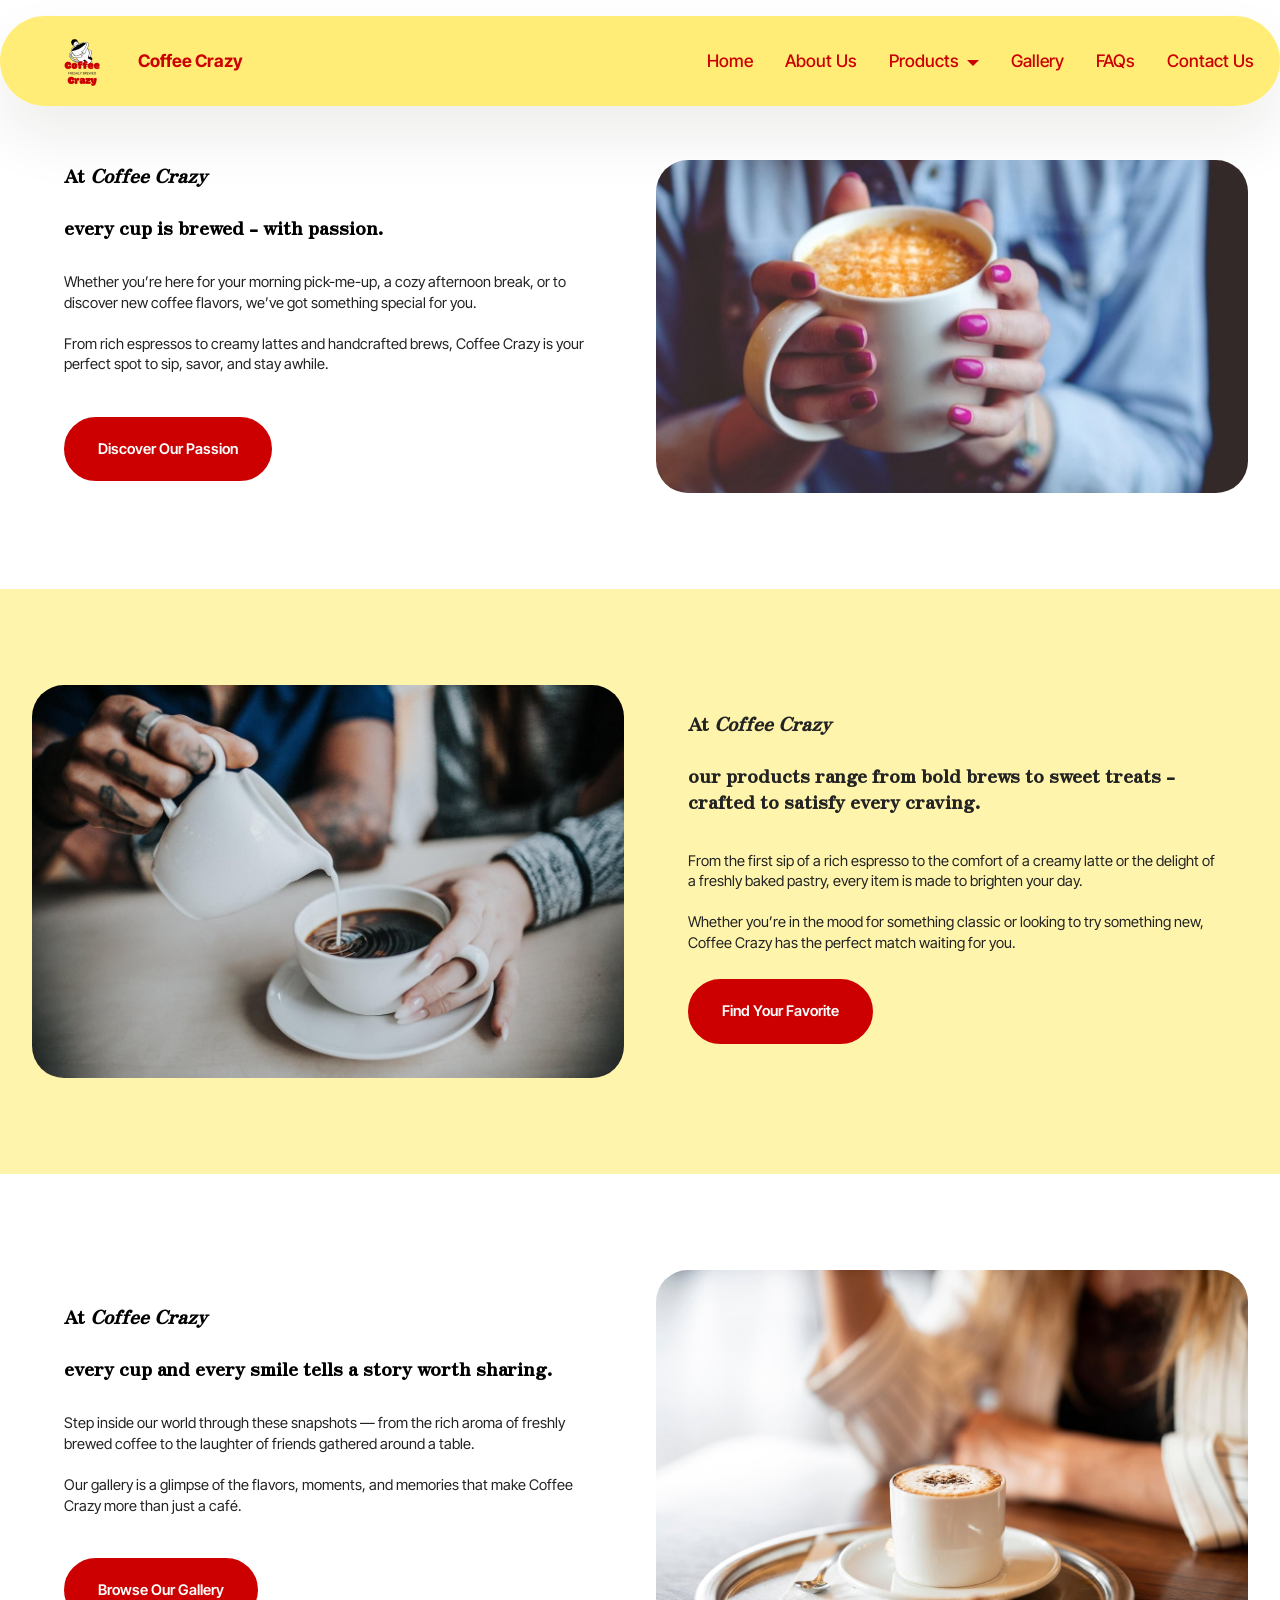
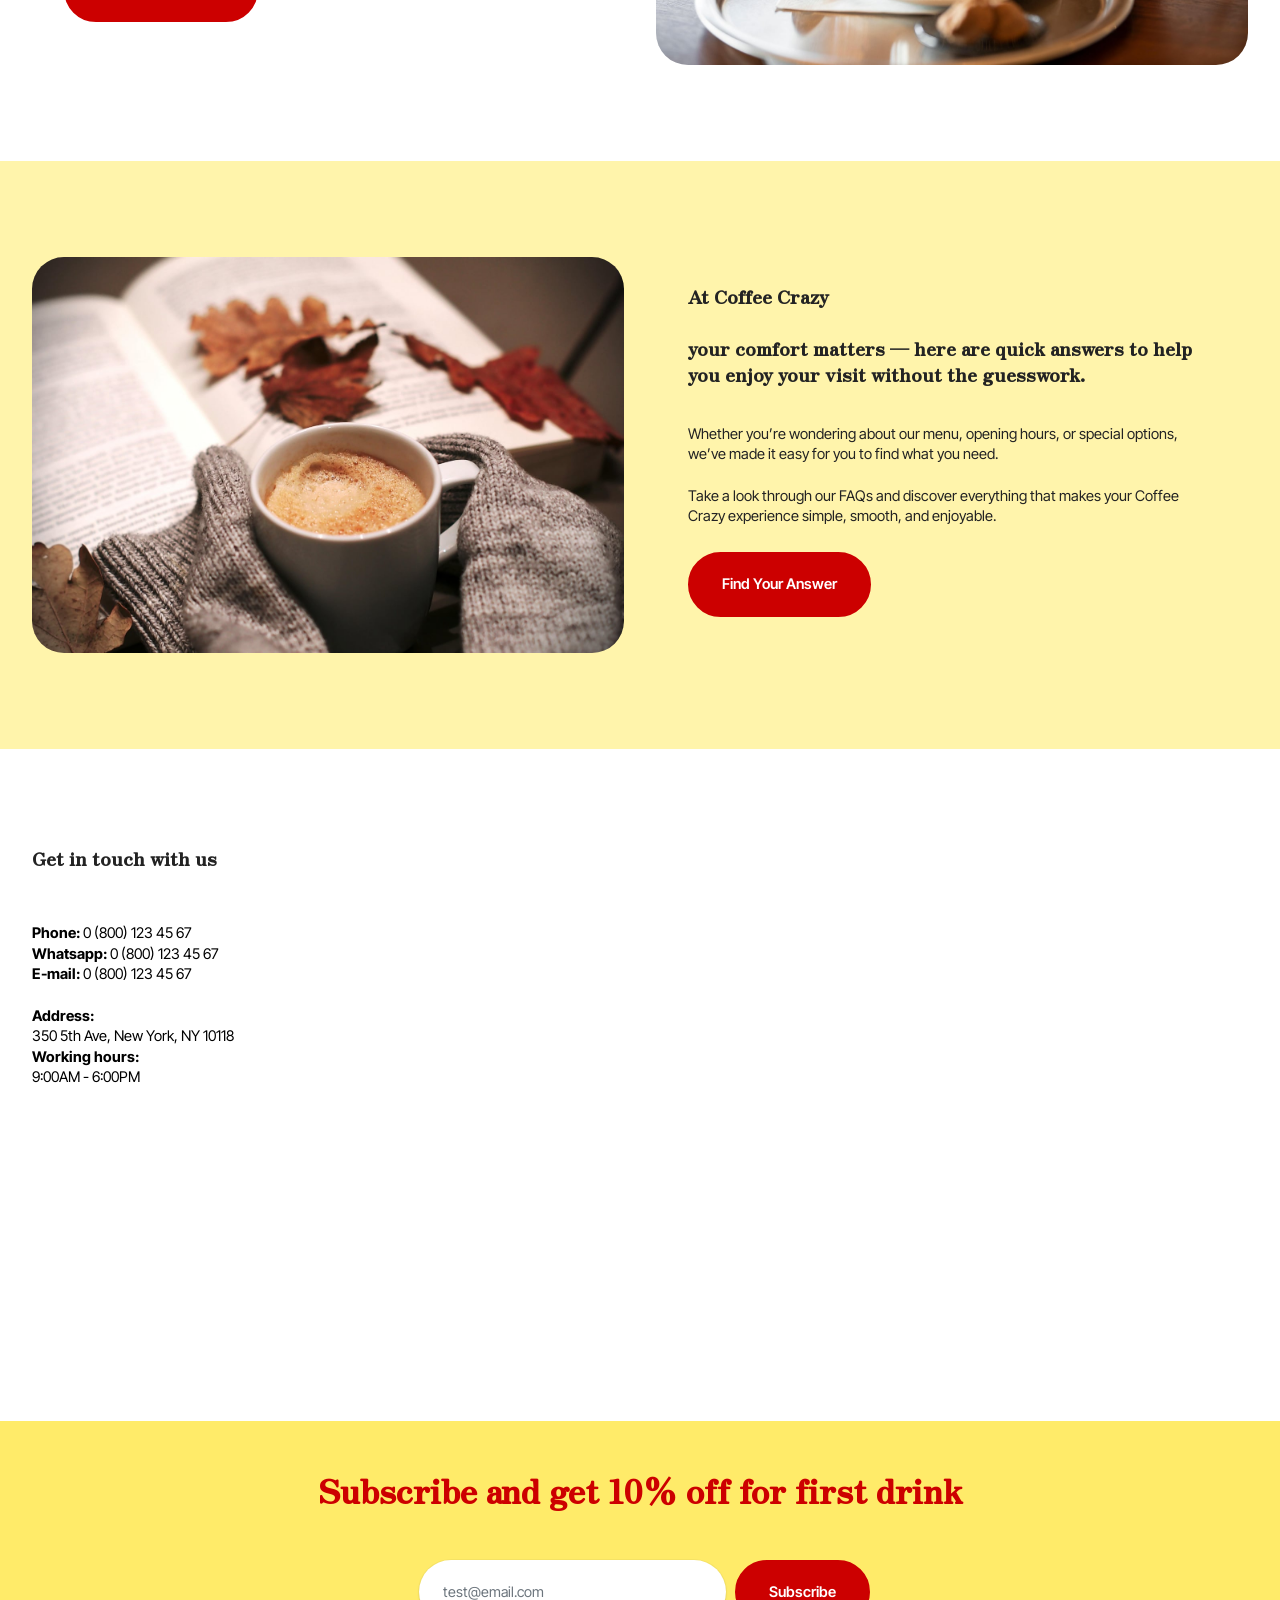
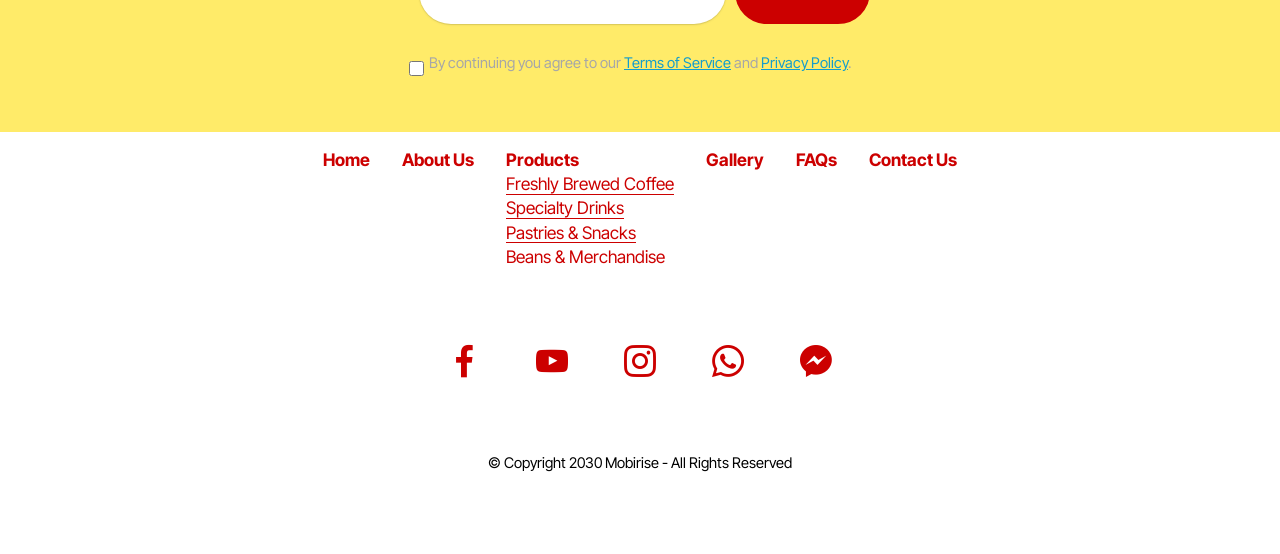
==== index.html @ 73ab34fc "create github pages" ====
<!DOCTYPE html>
<html  >
<head>
  <!-- Site made with Mobirise Website Builder v6.0.6, https://mobirise.com -->
  <meta charset="UTF-8">
  <meta http-equiv="X-UA-Compatible" content="IE=edge">
  <meta name="generator" content="Mobirise v6.0.6, mobirise.com">
  <meta name="twitter:card" content="summary_large_image"/>
  <meta name="twitter:image:src" content="assets/images/index-meta.png">
  <meta property="og:image" content="assets/images/index-meta.png">
  <meta name="twitter:title" content="Coffee Crazy">
  <meta name="viewport" content="width=device-width, initial-scale=1, minimum-scale=1">
  <link rel="shortcut icon" href="assets/images/coffee20crazy20120transparent-160x160.png" type="image/x-icon">
  <meta name="description" content="Discover Coffee Crazy – your cozy spot for freshly brewed coffee, specialty drinks, and warm community vibes. Sip, relax, and enjoy coffee made with love.">
  
  
  <title>Coffee Crazy</title>
  <link rel="stylesheet" href="assets/web/assets/mobirise-icons2/mobirise2.css">
  <link rel="stylesheet" href="assets/bootstrap/css/bootstrap.min.css">
  <link rel="stylesheet" href="assets/bootstrap/css/bootstrap-grid.min.css">
  <link rel="stylesheet" href="assets/bootstrap/css/bootstrap-reboot.min.css">
  <link rel="stylesheet" href="assets/web/assets/gdpr-plugin/gdpr-styles.css">
  <link rel="stylesheet" href="assets/animatecss/animate.css">
  <link rel="stylesheet" href="assets/dropdown/css/style.css">
  <link rel="stylesheet" href="assets/socicon/css/styles.css">
  <link rel="stylesheet" href="assets/theme/css/style.css">
  <link rel="preload" href="https://fonts.googleapis.com/css?family=Zen+Antique:400&display=swap" as="style" onload="this.onload=null;this.rel='stylesheet'">
  <noscript><link rel="stylesheet" href="https://fonts.googleapis.com/css?family=Zen+Antique:400&display=swap"></noscript>
  <link rel="preload" href="https://fonts.googleapis.com/css?family=Inter+Tight:100,200,300,400,500,600,700,800,900,100i,200i,300i,400i,500i,600i,700i,800i,900i&display=swap" as="style" onload="this.onload=null;this.rel='stylesheet'">
  <noscript><link rel="stylesheet" href="https://fonts.googleapis.com/css?family=Inter+Tight:100,200,300,400,500,600,700,800,900,100i,200i,300i,400i,500i,600i,700i,800i,900i&display=swap"></noscript>
  <link rel="preload" as="style" href="assets/mobirise/css/mbr-additional.css?v=KsfEyz"><link rel="stylesheet" href="assets/mobirise/css/mbr-additional.css?v=KsfEyz" type="text/css">

  
  
  
</head>
<body>
  
  <section data-bs-version="5.1" class="menu menu1 cid-tJGsCG1vVL" once="menu" id="menu01-1">
	

	<nav class="navbar navbar-dropdown navbar-fixed-top navbar-expand-lg">
		<div class="container">
			<div class="navbar-brand">
				<span class="navbar-logo">
					<a href="index.html#header01-b">
						<img src="assets/images/coffee20crazy20120transparent-160x160.webp" alt="Mobirise Website Builder" style="height: 5rem;">
					</a>
				</span>
				<span class="navbar-caption-wrap"><a class="navbar-caption text-primary display-4" href="index.html#header01-b">Coffee Crazy</a></span>
			</div>
			<button class="navbar-toggler" type="button" data-toggle="collapse" data-bs-toggle="collapse" data-target="#navbarSupportedContent" data-bs-target="#navbarSupportedContent" aria-controls="navbarNavAltMarkup" aria-expanded="false" aria-label="Toggle navigation">
				<div class="hamburger">
					<span></span>
					<span></span>
					<span></span>
					<span></span>
				</div>
			</button>
			<div class="collapse navbar-collapse" id="navbarSupportedContent">
				<ul class="navbar-nav nav-dropdown nav-right" data-app-modern-menu="true"><li class="nav-item">
						<a class="nav-link link text-primary display-4" href="index.html#features04-3">Home</a>
					</li>
					<li class="nav-item">
						<a class="nav-link link text-primary display-4" href="aboutus.html#header12-15" aria-expanded="false">About Us</a>
					</li>
					<li class="nav-item dropdown">
						<a class="nav-link link text-primary dropdown-toggle show display-4" href="index.html#contacts3-1" data-toggle="dropdown-submenu" data-bs-toggle="dropdown" data-bs-auto-close="outside" aria-expanded="false">Products</a><div class="dropdown-menu show" aria-labelledby="dropdown-804" data-bs-popper="none"><a class="text-primary dropdown-item display-4" href="freshlybrewedcoffee.html#features11-2f">Freshly Brewed Coffee</a><a class="text-primary show dropdown-item display-4" href="specialtydrinks.html#features11-2h">Specialty Drinks</a><a class="text-primary show dropdown-item display-4" href="pastries&snacks.html#features11-2j">Pastries &amp; Snacks</a><a class="text-primary show dropdown-item display-4" href="beans&merchandise.html#features11-2l">Beans &amp; Merchandise</a></div>
					</li><li class="nav-item"><a class="nav-link link text-primary display-4" href="page4.html#header12-1g">Gallery</a></li><li class="nav-item"><a class="nav-link link text-primary display-4" href="page5.html#header09-1l">FAQs</a></li><li class="nav-item"><a class="nav-link link text-primary display-4" href="contactus.html#contacts3-9">Contact Us</a></li></ul>
				
				
			</div>
		</div>
	</nav>
</section>

<section data-bs-version="5.1" class="header1 cid-uWAhSPWGpN" id="header01-b">
	

	
	

	<div class="container-fluid">
		<div class="row justify-content-center">
			<div class="col-12 col-md-12 col-lg-6 image-wrapper">
				<img class="w-100" src="assets/images/mbr-1-1903x1269.webp" alt="Mobirise Website Builder">
			</div>
			<div class="col-12 col-lg col-md-12">
				<div class="text-wrapper align-left">
					<h1 class="mbr-section-title mbr-fonts-style mb-4 display-5"><strong>At&nbsp;<em>Coffee Crazy</em><br><br>every cup is brewed - with passion.</strong></h1>
					<p class="mbr-text mbr-fonts-style mb-4 display-7">
						Whether you’re here for your morning pick-me-up, a cozy afternoon break, or to discover new coffee flavors, we’ve got something special for you. <br><br>From rich espressos to creamy lattes and handcrafted brews, Coffee Crazy is your perfect spot to sip, savor, and stay awhile.
					</p>
					<div class="mbr-section-btn mt-3"><a class="btn btn-info display-7" href="aboutus.html#header12-15">Discover Our Passion</a></div>
				</div>
			</div>
		</div>
	</div>
</section>

<section data-bs-version="5.1" class="header11 cid-uWEttCHLk0" id="header11-s">

    

    
    

    <div class="container">
        <div class="row justify-content-center">
            <div class="col-12 col-md-6 image-wrapper">
                <img class="w-100" src="assets/images/mbr-1256x835.webp" alt="Mobirise Website Builder">
            </div>
            <div class="col-12 col-md">
                <div class="text-wrapper text-center">
                    <h1 class="mbr-section-title mbr-fonts-style mb-3 display-5"><strong>At <em>Coffee Crazy</em></strong><br><br><strong>our products range from bold brews to sweet treats - crafted to satisfy every craving.</strong></h1>
                    <p class="mbr-text mbr-fonts-style display-7">
                        <br>From the first sip of a rich espresso to the comfort of a creamy latte or the delight of a freshly baked pastry, every item is made to brighten your day. <br><br>Whether you’re in the mood for something classic or looking to try something new, Coffee Crazy has the perfect match waiting for you.</p>
                    <div class="mbr-section-btn mt-3"><a class="btn btn-info display-7" href="products.html#header14-2">Find Your Favorite</a></div>
                </div>
            </div>
        </div>
    </div>
</section>

<section data-bs-version="5.1" class="header1 cid-uXe7oBZ0Yq" id="header01-v">
	

	
	

	<div class="container-fluid">
		<div class="row justify-content-center">
			<div class="col-12 col-md-12 col-lg-6 image-wrapper">
				<img class="w-100" src="assets/images/mbr-1673x1115.webp" alt="Mobirise Website Builder">
			</div>
			<div class="col-12 col-lg col-md-12">
				<div class="text-wrapper align-left">
					<h1 class="mbr-section-title mbr-fonts-style mb-4 display-5"><strong>At <em>Coffee Crazy</em></strong><strong><br></strong><br><strong> every cup and every smile tells a story worth sharing.</strong></h1>
					<p class="mbr-text mbr-fonts-style mb-4 display-7">
						Step inside our world through these snapshots — from the rich aroma of freshly brewed coffee to the laughter of friends gathered around a table. <br><br>Our gallery is a glimpse of the flavors, moments, and memories that make Coffee Crazy more than just a café.
					</p>
					<div class="mbr-section-btn mt-3"><a class="btn btn-primary display-7" href="page4.html#header12-1g">Browse Our Gallery</a></div>
				</div>
			</div>
		</div>
	</div>
</section>

<section data-bs-version="5.1" class="header11 cid-uXebrBd7Aq" id="header11-w">

    

    
    

    <div class="container">
        <div class="row justify-content-center">
            <div class="col-12 col-md-6 image-wrapper">
                <img class="w-100" src="assets/images/mbr-1476x987.webp" alt="Mobirise Website Builder">
            </div>
            <div class="col-12 col-md">
                <div class="text-wrapper text-center">
                    <h1 class="mbr-section-title mbr-fonts-style mb-3 display-5"><strong>At Coffee Crazy</strong><br><br><strong>your comfort matters — here are quick answers to help you enjoy your visit without the guesswork.</strong></h1>
                    <p class="mbr-text mbr-fonts-style display-7">
                        <br>Whether you’re wondering about our menu, opening hours, or special options, we’ve made it easy for you to find what you need. <br><br>Take a look through our FAQs and discover everything that makes your Coffee Crazy experience simple, smooth, and enjoyable.</p>
                    <div class="mbr-section-btn mt-3"><a class="btn btn-primary display-7" href="page5.html#header09-1l">Find Your Answer</a></div>
                </div>
            </div>
        </div>
    </div>
</section>

<section data-bs-version="5.1" class="contacts03 cid-uWEu6eNw14" id="contacts03-t">
  

  
  <div class="container">
    <div class="row justify-content-center">
      <div class="col-lg-4">
        <div class="col-12 col-md-12">
          <h5 class="mbr-section-title mbr-fonts-style mt-0 mb-4 display-5"><strong>Get in touch with us</strong></h5>
          <h6 class="mbr-section-subtitle mbr-fonts-style mt-0 mb-4 display-7">
<br><div><strong>Phone: </strong>0 (800) 123 45 67&nbsp;</div><div><strong>Whatsapp:</strong> 0 (800) 123 45 67&nbsp;</div><div><strong>E-mail:</strong> 0 (800) 123 45 67&nbsp;</div><br><div>
</div><div><strong>Address: 
</strong></div><div>350 5th Ave, New York, NY 10118
</div><div><strong>Working hours:
</strong></div><div>9:00AM - 6:00PM</div><div>
</div></h6>
          
        </div>
      </div>
      <div class="col-lg-8 side-features">
        <div class="google-map"><iframe frameborder="0" style="border:0" src="https://www.google.com/maps/embed?pb=!1m14!1m8!1m3!1d6045.3003145248895!2d-73.9884657!3d40.7477229!3m2!1i1024!2i768!4f13.1!3m3!1m2!1s0x89c259a9ac1f1b85%3A0x7e33d1c0e7af3be4!2zMzUwIDV0aCBBdmUsIE5ldyBZb3JrLCBOWSAxMDExOCwg0KHQqNCQ!5e0!3m2!1sru!2sru!4v1689597362021!5m2!1sen!2sen" allowfullscreen=""></iframe></div>
      </div>
    </div>
  </div>
</section>

<section data-bs-version="5.1" class="form1 cid-tJGQpvh1d5" id="form01-6">
	

	

	<div class="container-fluid">
		<div class="row content-wrapper justify-content-center">
			<div class="col-lg-7 mbr-form">
				<div class="col-lg-12 col-md-12 col-sm-12">
					<h5 class="mbr-section-title mbr-fonts-style mb-5 display-2"><strong>Subscribe and get 10% off&nbsp;</strong><strong>for first drink</strong></h5>
				</div>

				<div class="text-wrapper align-left" data-form-type="formoid">
					<!--Formbuilder Form-->
					<form action="https://mobirise.eu/" method="POST" class="mbr-form form-with-styler" data-form-title="Form Name"><input type="hidden" name="email" data-form-email="true" value="WWVTT3R6LeO2b4tVlAUFmzMIvX3sW8cxwnqE4bUFrd6+y8NWQ89IrPPUfMuCHo+SMKeP05lUWjP76TkN3T8ujDSl3M3mFrkxKs1iuxC5IyGtRW6uHihjryfHbFIxCNds">
						<div class="row">
							<div hidden="hidden" data-form-alert="" class="alert alert-success col-12">Thanks for filling out the form!</div>
							<div hidden="hidden" data-form-alert-danger="" class="alert alert-danger col-12">
								Oops...! some problem!
							</div>
						</div>
						<div class="dragArea row">
							<div data-for="email" class="col-lg-6 col-md-6 col-sm-12 form-group">
								<input type="email" name="email" placeholder="test@email.com" data-form-field="email" class="form-control display-7" value="" id="email-form01-6">
							</div>
							<div class="col-auto mbr-section-btn"><button type="submit" class="w-100 w-100 w-100 w-100 w-100 w-100 btn btn-primary display-7">Subscribe</button></div>
						</div>
					<span class="gdpr-block">
<label>
<span class="textGDPR display-7" style="color: #a7a7a7"><input type="checkbox" name="gdpr" id="gdpr-form01-6" required="">By continuing you agree to our <a style="color: #149dcc; text-decoration: underline;" href="terms.html">Terms of Service</a> and <a style="color: #149dcc; text-decoration: underline;" href="policy.html">Privacy Policy</a>.</span>
</label>
</span></form>
					<!--Formbuilder Form-->
				</div>
			</div>
		</div>
	</div>
</section>

<section data-bs-version="5.1" class="footer3 programm5 cid-tL7oDZlVRK" once="footers" id="footer03-3">

        

    

    <div class="container">
        <div class="row">

            <div class="row-links mb-4">
                <ul class="header-menu">
                  
                  
                  
                  
                <li class="header-menu-item mbr-fonts-style display-4"><a href="index.html#header01-b" class="text-primary"><strong>Home</strong></a><br><a href="index.html#header01-b" class="text-primary"><br></a></li><li class="header-menu-item mbr-fonts-style display-4"><a href="aboutus.html#header12-15" class="text-primary"><strong>About Us</strong></a></li><li class="header-menu-item mbr-fonts-style display-4"><a href="products.html#header14-2" class="text-primary"><strong>Products</strong></a><br><a href="freshlybrewedcoffee.html#features11-2f" class="text-primary">Freshly Brewed Coffee</a>
<div><a href="specialtydrinks.html#features11-2h" class="text-primary">Specialty Drinks</a>
</div><div><a href="pastries&snacks.html#features11-2j" class="text-primary">Pastries &amp; Snacks</a>
</div><div><a href="beans&merchandise.html#features11-2l" class="text-primary">Beans &amp; Merchandise</a></div></li><li class="header-menu-item mbr-fonts-style display-4"><a href="page4.html#header12-1g" class="text-primary"><strong>Gallery</strong></a><br><br></li><li class="header-menu-item mbr-fonts-style display-4"><a href="page5.html#header09-1l" class="text-primary"><strong>FAQs</strong></a></li><li class="header-menu-item mbr-fonts-style display-4"><a href="contactus.html#contacts3-9" class="text-primary"><strong>Contact Us</strong></a></li></ul>
              </div>

            <div class="col-12">
                <div class="social-row">
                    <div class="soc-item">
                        <a href="https://mobiri.se/" target="_blank">
                            <span class="mbr-iconfont socicon socicon-facebook display-7"></span>
                        </a>
                    </div>
                    <div class="soc-item">
                        <a href="https://mobiri.se/" target="_blank">
                            <span class="mbr-iconfont socicon-youtube socicon"></span>
                        </a>
                    </div>
                    <div class="soc-item">
                        <a href="https://mobiri.se/" target="_blank">
                            <span class="mbr-iconfont socicon-instagram socicon"></span>
                        </a>
                    </div>
                    <div class="soc-item">
                        <a href="https://mobiri.se/" target="_blank">
                            <span class="mbr-iconfont socicon-whatsapp socicon"></span>
                        </a>
                    </div>
                    <div class="soc-item">
                        <a href="https://mobiri.se/" target="_blank">
                            <span class="mbr-iconfont socicon-messenger socicon" style=""></span>
                        </a>
                    </div>
                </div>
            </div>
            <div class="col-12 mt-5">
                <p class="mbr-fonts-style copyright display-7">
                    © Copyright 2030 Mobirise - All Rights Reserved
                </p>
            </div>
        </div>
    </div>
</section><section class="display-7" style="padding: 0;align-items: center;justify-content: center;flex-wrap: wrap;    align-content: center;display: flex;position: relative;height: 4rem;"><a href="https://mobiri.se/" style="flex: 1 1;height: 4rem;position: absolute;width: 100%;z-index: 1;"><img alt="" style="height: 4rem;" src="[data-uri]"></a><p style="margin: 0;text-align: center;" class="display-7">&#8204;</p><a style="z-index:1" href="https://mobirise.com/builder/ai-website-builder.html">AI Website Builder</a></section><script src="assets/bootstrap/js/bootstrap.bundle.min.js"></script>  <script src="assets/smoothscroll/smooth-scroll.js"></script>  <script src="assets/ytplayer/index.js"></script>  <script src="assets/dropdown/js/navbar-dropdown.js"></script>  <script src="assets/theme/js/script.js"></script>  <script src="assets/formoid/formoid.min.js"></script>  
  
  
 <div id="scrollToTop" class="scrollToTop mbr-arrow-up"><a style="text-align: center;"><i class="mbr-arrow-up-icon mbr-arrow-up-icon-cm cm-icon cm-icon-smallarrow-up"></i></a></div>
    <input name="animation" type="hidden">
  </body>
</html>
---- assets/web/assets/mobirise-icons2/mobirise2.css ----
@font-face {
  font-family: 'Moririse2';
  font-display: swap;
  src:  url('mobirise2.eot?f2bix4');
  src:  url('mobirise2.eot?f2bix4#iefix') format('embedded-opentype'),
    url('mobirise2.ttf?f2bix4') format('truetype'),
    url('mobirise2.woff?f2bix4') format('woff'),
    url('mobirise2.svg?f2bix4#mobirise2') format('svg');
  font-weight: normal;
  font-style: normal;
}

[class^="mobi-"], [class*=" mobi-"] {
  /* use !important to prevent issues with browser extensions that change fonts */
  font-family: 'Moririse2' !important;
  speak: none;
  font-style: normal;
  font-weight: normal;
  font-variant: normal;
  text-transform: none;
  line-height: 1;

  /* Better Font Rendering =========== */
  -webkit-font-smoothing: antialiased;
  -moz-osx-font-smoothing: grayscale;
}

.mobi-mbri-add-submenu:before {
  content: "\e900";
}
.mobi-mbri-alert:before {
  content: "\e901";
}
.mobi-mbri-align-center:before {
  content: "\e902";
}
.mobi-mbri-align-justify:before {
  content: "\e903";
}
.mobi-mbri-align-left:before {
  content: "\e904";
}
.mobi-mbri-align-right:before {
  content: "\e905";
}
.mobi-mbri-android:before {
  content: "\e906";
}
.mobi-mbri-apple:before {
  content: "\e907";
}
.mobi-mbri-arrow-down:before {
  content: "\e908";
}
.mobi-mbri-arrow-next:before {
  content: "\e909";
}
.mobi-mbri-arrow-prev:before {
  content: "\e90a";
}
.mobi-mbri-arrow-up:before {
  content: "\e90b";
}
.mobi-mbri-bold:before {
  content: "\e90c";
}
.mobi-mbri-bookmark:before {
  content: "\e90d";
}
.mobi-mbri-bootstrap:before {
  content: "\e90e";
}
.mobi-mbri-briefcase:before {
  content: "\e90f";
}
.mobi-mbri-browse:before {
  content: "\e910";
}
.mobi-mbri-bulleted-list:before {
  content: "\e911";
}
.mobi-mbri-calendar:before {
  content: "\e912";
}
.mobi-mbri-camera:before {
  content: "\e913";
}
.mobi-mbri-cart-add:before {
  content: "\e914";
}
.mobi-mbri-cart-full:before {
  content: "\e915";
}
.mobi-mbri-cash:before {
  content: "\e916";
}
.mobi-mbri-change-style:before {
  content: "\e917";
}
.mobi-mbri-chat:before {
  content: "\e918";
}
.mobi-mbri-clock:before {
  content: "\e919";
}
.mobi-mbri-close:before {
  content: "\e91a";
}
.mobi-mbri-cloud:before {
  content: "\e91b";
}
.mobi-mbri-code:before {
  content: "\e91c";
}
.mobi-mbri-contact-form:before {
  content: "\e91d";
}
.mobi-mbri-credit-card:before {
  content: "\e91e";
}
.mobi-mbri-cursor-click:before {
  content: "\e91f";
}
.mobi-mbri-cust-feedback:before {
  content: "\e920";
}
.mobi-mbri-database:before {
  content: "\e921";
}
.mobi-mbri-delivery:before {
  content: "\e922";
}
.mobi-mbri-desktop:before {
  content: "\e923";
}
.mobi-mbri-devices:before {
  content: "\e924";
}
.mobi-mbri-down:before {
  content: "\e925";
}
.mobi-mbri-download-2:before {
  content: "\e926";
}
.mobi-mbri-download:before {
  content: "\e927";
}
.mobi-mbri-drag-n-drop-2:before {
  content: "\e928";
}
.mobi-mbri-drag-n-drop:before {
  content: "\e929";
}
.mobi-mbri-edit-2:before {
  content: "\e92a";
}
.mobi-mbri-edit:before {
  content: "\e92b";
}
.mobi-mbri-error:before {
  content: "\e92c";
}
.mobi-mbri-extension:before {
  content: "\e92d";
}
.mobi-mbri-features:before {
  content: "\e92e";
}
.mobi-mbri-file:before {
  content: "\e92f";
}
.mobi-mbri-flag:before {
  content: "\e930";
}
.mobi-mbri-folder:before {
  content: "\e931";
}
.mobi-mbri-gift:before {
  content: "\e932";
}
.mobi-mbri-github:before {
  content: "\e933";
}
.mobi-mbri-globe-2:before {
  content: "\e934";
}
.mobi-mbri-globe:before {
  content: "\e935";
}
.mobi-mbri-growing-chart:before {
  content: "\e936";
}
.mobi-mbri-hearth:before {
  content: "\e937";
}
.mobi-mbri-help:before {
  content: "\e938";
}
.mobi-mbri-home:before {
  content: "\e939";
}
.mobi-mbri-hot-cup:before {
  content: "\e93a";
}
.mobi-mbri-idea:before {
  content: "\e93b";
}
.mobi-mbri-image-gallery:before {
  content: "\e93c";
}
.mobi-mbri-image-slider:before {
  content: "\e93d";
}
.mobi-mbri-info:before {
  content: "\e93e";
}
.mobi-mbri-italic:before {
  content: "\e93f";
}
.mobi-mbri-key:before {
  content: "\e940";
}
.mobi-mbri-laptop:before {
  content: "\e941";
}
.mobi-mbri-layers:before {
  content: "\e942";
}
.mobi-mbri-left-right:before {
  content: "\e943";
}
.mobi-mbri-left:before {
  content: "\e944";
}
.mobi-mbri-letter:before {
  content: "\e945";
}
.mobi-mbri-like:before {
  content: "\e946";
}
.mobi-mbri-link:before {
  content: "\e947";
}
.mobi-mbri-lock:before {
  content: "\e948";
}
.mobi-mbri-login:before {
  content: "\e949";
}
.mobi-mbri-logout:before {
  content: "\e94a";
}
.mobi-mbri-magic-stick:before {
  content: "\e94b";
}
.mobi-mbri-map-pin:before {
  content: "\e94c";
}
.mobi-mbri-menu:before {
  content: "\e94d";
}
.mobi-mbri-mobile-2:before {
  content: "\e94e";
}
.mobi-mbri-mobile-horizontal:before {
  content: "\e94f";
}
.mobi-mbri-mobile:before {
  content: "\e950";
}
.mobi-mbri-mobirise:before {
  content: "\e951";
}
.mobi-mbri-more-horizontal:before {
  content: "\e952";
}
.mobi-mbri-more-vertical:before {
  content: "\e953";
}
.mobi-mbri-music:before {
  content: "\e954";
}
.mobi-mbri-new-file:before {
  content: "\e955";
}
.mobi-mbri-numbered-list:before {
  content: "\e956";
}
.mobi-mbri-opened-folder:before {
  content: "\e957";
}
.mobi-mbri-pages:before {
  content: "\e958";
}
.mobi-mbri-paper-plane:before {
  content: "\e959";
}
.mobi-mbri-paperclip:before {
  content: "\e95a";
}
.mobi-mbri-phone:before {
  content: "\e95b";
}
.mobi-mbri-photo:before {
  content: "\e95c";
}
.mobi-mbri-photos:before {
  content: "\e95d";
}
.mobi-mbri-pin:before {
  content: "\e95e";
}
.mobi-mbri-play:before {
  content: "\e95f";
}
.mobi-mbri-plus:before {
  content: "\e960";
}
.mobi-mbri-preview:before {
  content: "\e961";
}
.mobi-mbri-print:before {
  content: "\e962";
}
.mobi-mbri-protect:before {
  content: "\e963";
}
.mobi-mbri-question:before {
  content: "\e964";
}
.mobi-mbri-quote-left:before {
  content: "\e965";
}
.mobi-mbri-quote-right:before {
  content: "\e966";
}
.mobi-mbri-redo:before {
  content: "\e967";
}
.mobi-mbri-refresh:before {
  content: "\e968";
}
.mobi-mbri-responsive-2:before {
  content: "\e969";
}
.mobi-mbri-responsive:before {
  content: "\e96a";
}
.mobi-mbri-right:before {
  content: "\e96b";
}
.mobi-mbri-rocket:before {
  content: "\e96c";
}
.mobi-mbri-sad-face:before {
  content: "\e96d";
}
.mobi-mbri-sale:before {
  content: "\e96e";
}
.mobi-mbri-save:before {
  content: "\e96f";
}
.mobi-mbri-search:before {
  content: "\e970";
}
.mobi-mbri-setting-2:before {
  content: "\e971";
}
.mobi-mbri-setting-3:before {
  content: "\e972";
}
.mobi-mbri-setting:before {
  content: "\e973";
}
.mobi-mbri-share:before {
  content: "\e974";
}
.mobi-mbri-shopping-bag:before {
  content: "\e975";
}
.mobi-mbri-shopping-basket:before {
  content: "\e976";
}
.mobi-mbri-shopping-cart:before {
  content: "\e977";
}
.mobi-mbri-sites:before {
  content: "\e978";
}
.mobi-mbri-smile-face:before {
  content: "\e979";
}
.mobi-mbri-speed:before {
  content: "\e97a";
}
.mobi-mbri-star:before {
  content: "\e97b";
}
.mobi-mbri-success:before {
  content: "\e97c";
}
.mobi-mbri-sun:before {
  content: "\e97d";
}
.mobi-mbri-sun2:before {
  content: "\e97e";
}
.mobi-mbri-tablet-vertical:before {
  content: "\e97f";
}
.mobi-mbri-tablet:before {
  content: "\e980";
}
.mobi-mbri-target:before {
  content: "\e981";
}
.mobi-mbri-timer:before {
  content: "\e982";
}
.mobi-mbri-to-ftp:before {
  content: "\e983";
}
.mobi-mbri-to-local-drive:before {
  content: "\e984";
}
.mobi-mbri-touch-swipe:before {
  content: "\e985";
}
.mobi-mbri-touch:before {
  content: "\e986";
}
.mobi-mbri-trash:before {
  content: "\e987";
}
.mobi-mbri-underline:before {
  content: "\e988";
}
.mobi-mbri-undo:before {
  content: "\e989";
}
.mobi-mbri-unlink:before {
  content: "\e98a";
}
.mobi-mbri-unlock:before {
  content: "\e98b";
}
.mobi-mbri-up-down:before {
  content: "\e98c";
}
.mobi-mbri-up:before {
  content: "\e98d";
}
.mobi-mbri-update:before {
  content: "\e98e";
}
.mobi-mbri-upload-2:before {
  content: "\e98f";
}
.mobi-mbri-upload:before {
  content: "\e990";
}
.mobi-mbri-user-2:before {
  content: "\e991";
}
.mobi-mbri-user:before {
  content: "\e992";
}
.mobi-mbri-users:before {
  content: "\e993";
}
.mobi-mbri-video-play:before {
  content: "\e994";
}
.mobi-mbri-video:before {
  content: "\e995";
}
.mobi-mbri-watch:before {
  content: "\e996";
}
.mobi-mbri-website-theme-2:before {
  content: "\e997";
}
.mobi-mbri-website-theme:before {
  content: "\e998";
}
.mobi-mbri-wifi:before {
  content: "\e999";
}
.mobi-mbri-windows:before {
  content: "\e99a";
}
.mobi-mbri-zoom-in:before {
  content: "\e99b";
}
.mobi-mbri-zoom-out:before {
  content: "\e99c";
}
---- assets/web/assets/gdpr-plugin/gdpr-styles.css ----
.gdpr-block {
    padding: 10px;
    font-size: 14px;
    display: block;
    width: 100%;
    text-align: center;
}
.gdpr-block.covert {
	display: none;
}
.textGDPR {
    position: relative;
}
.gdpr-block label span.textGDPR input[name='gdpr']{
    width: 15px;
    height: 15px;
    margin: 0;
    position: absolute;
    top: 3px;
    left: -20px;
}
.gdpr-block label {
    color: #a7a7a7;
    vertical-align: middle;
    user-select: none;
    margin-bottom: 0;
}
---- assets/dropdown/css/style.css ----
.navbar-dropdown {
  left: 0;
  padding: 0;
  position: absolute;
  right: 0;
  top: 0;
  transition: all 0.45s ease;
  z-index: 1030;
  background: #282828; }
  .navbar-dropdown .navbar-logo {
    margin-right: 0.8rem;
    transition: margin 0.3s ease-in-out;
    vertical-align: middle; }
    .navbar-dropdown .navbar-logo img {
      height: 3.125rem;
      transition: all 0.3s ease-in-out; }
    .navbar-dropdown .navbar-logo.mbr-iconfont {
      font-size: 3.125rem;
      line-height: 3.125rem; }
  .navbar-dropdown .navbar-caption {
    font-weight: 700;
    white-space: normal;
    vertical-align: -4px;
    line-height: 3.125rem !important; }
    .navbar-dropdown .navbar-caption, .navbar-dropdown .navbar-caption:hover {
      color: inherit;
      text-decoration: none; }
  .navbar-dropdown .mbr-iconfont + .navbar-caption {
    vertical-align: -1px; }
  .navbar-dropdown.navbar-fixed-top {
    position: fixed; }
  .navbar-dropdown .navbar-brand span {
    vertical-align: -4px; }
  .navbar-dropdown.bg-color.transparent {
    background: none; }
  .navbar-dropdown.navbar-short .navbar-brand {
    padding: 0.625rem 0; }
    .navbar-dropdown.navbar-short .navbar-brand span {
      vertical-align: -1px; }
  .navbar-dropdown.navbar-short .navbar-caption {
    line-height: 2.375rem !important;
    vertical-align: -2px; }
  .navbar-dropdown.navbar-short .navbar-logo {
    margin-right: 0.5rem; }
    .navbar-dropdown.navbar-short .navbar-logo img {
      height: 2.375rem; }
    .navbar-dropdown.navbar-short .navbar-logo.mbr-iconfont {
      font-size: 2.375rem;
      line-height: 2.375rem; }
  .navbar-dropdown.navbar-short .mbr-table-cell {
    height: 3.625rem; }
  .navbar-dropdown .navbar-close {
    left: 0.6875rem;
    position: fixed;
    top: 0.75rem;
    z-index: 1000; }
  .navbar-dropdown .hamburger-icon {
    content: "";
    display: inline-block;
    vertical-align: middle;
    width: 16px;
    -webkit-box-shadow: 0 -6px 0 1px #282828,0 0 0 1px #282828,0 6px 0 1px #282828;
    -moz-box-shadow: 0 -6px 0 1px #282828,0 0 0 1px #282828,0 6px 0 1px #282828;
    box-shadow: 0 -6px 0 1px #282828,0 0 0 1px #282828,0 6px 0 1px #282828; }

.dropdown-menu .dropdown-toggle[data-toggle="dropdown-submenu"]::after {
  border-bottom: 0.35em solid transparent;
  border-left: 0.35em solid;
  border-right: 0;
  border-top: 0.35em solid transparent;
  margin-left: 0.3rem; }

.dropdown-menu .dropdown-item:focus {
  outline: 0; }

.nav-dropdown {
  font-size: 0.75rem;
  font-weight: 500;
  height: auto !important; }
  .nav-dropdown .nav-btn {
    padding-left: 1rem; }
  .nav-dropdown .link {
    margin: .667em 1.667em;
    font-weight: 500;
    padding: 0;
    transition: color .2s ease-in-out; }
    .nav-dropdown .link.dropdown-toggle {
      margin-right: 2.583em; }
      .nav-dropdown .link.dropdown-toggle::after {
        margin-left: .25rem;
        border-top: 0.35em solid;
        border-right: 0.35em solid transparent;
        border-left: 0.35em solid transparent;
        border-bottom: 0; }
      .nav-dropdown .link.dropdown-toggle[aria-expanded="true"] {
        margin: 0;
        padding: 0.667em 3.263em  0.667em 1.667em; }
  .nav-dropdown .link::after,
  .nav-dropdown .dropdown-item::after {
    color: inherit; }
  .nav-dropdown .btn {
    font-size: 0.75rem;
    font-weight: 700;
    letter-spacing: 0;
    margin-bottom: 0;
    padding-left: 1.25rem;
    padding-right: 1.25rem; }
  .nav-dropdown .dropdown-menu {
    border-radius: 0;
    border: 0;
    left: 0;
    margin: 0;
    padding-bottom: 1.25rem;
    padding-top: 1.25rem;
    position: relative; }
  .nav-dropdown .dropdown-submenu {
    margin-left: 0.125rem;
    top: 0; }
  .nav-dropdown .dropdown-item {
    font-weight: 500;
    line-height: 2;
    padding: 0.3846em 4.615em 0.3846em 1.5385em;
    position: relative;
    transition: color .2s ease-in-out, background-color .2s ease-in-out; }
    .nav-dropdown .dropdown-item::after {
      margin-top: -0.3077em;
      position: absolute;
      right: 1.1538em;
      top: 50%; }
    .nav-dropdown .dropdown-item:focus, .nav-dropdown .dropdown-item:hover {
      background: none; }

@media (max-width: 767px) {
  .nav-dropdown.navbar-toggleable-sm {
    bottom: 0;
    display: none;
    left: 0;
    overflow-x: hidden;
    position: fixed;
    top: 0;
    transform: translateX(-100%);
    -ms-transform: translateX(-100%);
    -webkit-transform: translateX(-100%);
    width: 18.75rem;
    z-index: 999; } }
.nav-dropdown.navbar-toggleable-xl {
  bottom: 0;
  display: none;
  left: 0;
  overflow-x: hidden;
  position: fixed;
  top: 0;
  transform: translateX(-100%);
  -ms-transform: translateX(-100%);
  -webkit-transform: translateX(-100%);
  width: 18.75rem;
  z-index: 999; }

.nav-dropdown-sm {
  display: block !important;
  overflow-x: hidden;
  overflow: auto;
  padding-top: 3.875rem; }
  .nav-dropdown-sm::after {
    content: "";
    display: block;
    height: 3rem;
    width: 100%; }
  .nav-dropdown-sm.collapse.in ~ .navbar-close {
    display: block !important; }
  .nav-dropdown-sm.collapsing, .nav-dropdown-sm.collapse.in {
    transform: translateX(0);
    -ms-transform: translateX(0);
    -webkit-transform: translateX(0);
    transition: all 0.25s ease-out;
    -webkit-transition: all 0.25s ease-out;
    background: #282828; }
  .nav-dropdown-sm.collapsing[aria-expanded="false"] {
    transform: translateX(-100%);
    -ms-transform: translateX(-100%);
    -webkit-transform: translateX(-100%); }
  .nav-dropdown-sm .nav-item {
    display: block;
    margin-left: 0 !important;
    padding-left: 0; }
  .nav-dropdown-sm .link,
  .nav-dropdown-sm .dropdown-item {
    border-top: 1px dotted rgba(255, 255, 255, 0.1);
    font-size: 0.8125rem;
    line-height: 1.6;
    margin: 0 !important;
    padding: 0.875rem 2.4rem 0.875rem 1.5625rem !important;
    position: relative;
    white-space: normal; }
    .nav-dropdown-sm .link:focus, .nav-dropdown-sm .link:hover,
    .nav-dropdown-sm .dropdown-item:focus,
    .nav-dropdown-sm .dropdown-item:hover {
      background: rgba(0, 0, 0, 0.2) !important;
      color: #c0a375; }
  .nav-dropdown-sm .nav-btn {
    position: relative;
    padding: 1.5625rem 1.5625rem 0 1.5625rem; }
    .nav-dropdown-sm .nav-btn::before {
      border-top: 1px dotted rgba(255, 255, 255, 0.1);
      content: "";
      left: 0;
      position: absolute;
      top: 0;
      width: 100%; }
    .nav-dropdown-sm .nav-btn + .nav-btn {
      padding-top: 0.625rem; }
      .nav-dropdown-sm .nav-btn + .nav-btn::before {
        display: none; }
  .nav-dropdown-sm .btn {
    padding: 0.625rem 0; }
  .nav-dropdown-sm .dropdown-toggle[data-toggle="dropdown-submenu"]::after {
    margin-left: .25rem;
    border-top: 0.35em solid;
    border-right: 0.35em solid transparent;
    border-left: 0.35em solid transparent;
    border-bottom: 0; }
  .nav-dropdown-sm .dropdown-toggle[data-toggle="dropdown-submenu"][aria-expanded="true"]::after {
    border-top: 0;
    border-right: 0.35em solid transparent;
    border-left: 0.35em solid transparent;
    border-bottom: 0.35em solid; }
  .nav-dropdown-sm .dropdown-menu {
    margin: 0;
    padding: 0;
    position: relative;
    top: 0;
    left: 0;
    width: 100%;
    border: 0;
    float: none;
    border-radius: 0;
    background: none; }
  .nav-dropdown-sm .dropdown-submenu {
    left: 100%;
    margin-left: 0.125rem;
    margin-top: -1.25rem;
    top: 0; }

.navbar-toggleable-sm .nav-dropdown .dropdown-menu {
  position: absolute; }

.navbar-toggleable-sm .nav-dropdown .dropdown-submenu {
  left: 100%;
  margin-left: 0.125rem;
  margin-top: -1.25rem;
  top: 0; }

.navbar-toggleable-sm.opened .nav-dropdown .dropdown-menu {
  position: relative; }

.navbar-toggleable-sm.opened .nav-dropdown .dropdown-submenu {
  left: 0;
  margin-left: 00rem;
  margin-top: 0rem;
  top: 0; }

.is-builder .nav-dropdown.collapsing {
  transition: none !important; }
---- assets/socicon/css/styles.css ----
@charset "UTF-8";

@font-face {
  font-family: 'Socicon';
  src:  url('../fonts/socicon.eot');
  src:  url('../fonts/socicon.eot?#iefix') format('embedded-opentype'),
    url('../fonts/socicon.woff2') format('woff2'),
    url('../fonts/socicon.ttf') format('truetype'),
    url('../fonts/socicon.woff') format('woff'),
    url('../fonts/socicon.svg#socicon') format('svg');
  font-weight: normal;
  font-style: normal;
  font-display: swap;
}

[data-icon]:before {
  font-family: "socicon" !important;
  content: attr(data-icon);
  font-style: normal !important;
  font-weight: normal !important;
  font-variant: normal !important;
  text-transform: none !important;
  speak: none;
  line-height: 1;
  -webkit-font-smoothing: antialiased;
  -moz-osx-font-smoothing: grayscale;
}

[class^="socicon-"], [class*=" socicon-"] {
  /* use !important to prevent issues with browser extensions that change fonts */
  font-family: 'Socicon' !important;
  speak: none;
  font-style: normal;
  font-weight: normal;
  font-variant: normal;
  text-transform: none;
  line-height: 1;

  /* Better Font Rendering =========== */
  -webkit-font-smoothing: antialiased;
  -moz-osx-font-smoothing: grayscale;
}

.socicon-500px:before {
  content: "\e000";
}
.socicon-8tracks:before {
  content: "\e001";
}
.socicon-airbnb:before {
  content: "\e002";
}
.socicon-alliance:before {
  content: "\e003";
}
.socicon-amazon:before {
  content: "\e004";
}
.socicon-amplement:before {
  content: "\e005";
}
.socicon-android:before {
  content: "\e006";
}
.socicon-angellist:before {
  content: "\e007";
}
.socicon-apple:before {
  content: "\e008";
}
.socicon-appnet:before {
  content: "\e009";
}
.socicon-baidu:before {
  content: "\e00a";
}
.socicon-bandcamp:before {
  content: "\e00b";
}
.socicon-battlenet:before {
  content: "\e00c";
}
.socicon-mixer:before {
  content: "\e00d";
}
.socicon-bebee:before {
  content: "\e00e";
}
.socicon-bebo:before {
  content: "\e00f";
}
.socicon-behance:before {
  content: "\e010";
}
.socicon-blizzard:before {
  content: "\e011";
}
.socicon-blogger:before {
  content: "\e012";
}
.socicon-buffer:before {
  content: "\e013";
}
.socicon-chrome:before {
  content: "\e014";
}
.socicon-coderwall:before {
  content: "\e015";
}
.socicon-curse:before {
  content: "\e016";
}
.socicon-dailymotion:before {
  content: "\e017";
}
.socicon-deezer:before {
  content: "\e018";
}
.socicon-delicious:before {
  content: "\e019";
}
.socicon-deviantart:before {
  content: "\e01a";
}
.socicon-diablo:before {
  content: "\e01b";
}
.socicon-digg:before {
  content: "\e01c";
}
.socicon-discord:before {
  content: "\e01d";
}
.socicon-disqus:before {
  content: "\e01e";
}
.socicon-douban:before {
  content: "\e01f";
}
.socicon-draugiem:before {
  content: "\e020";
}
.socicon-dribbble:before {
  content: "\e021";
}
.socicon-drupal:before {
  content: "\e022";
}
.socicon-ebay:before {
  content: "\e023";
}
.socicon-ello:before {
  content: "\e024";
}
.socicon-endomodo:before {
  content: "\e025";
}
.socicon-envato:before {
  content: "\e026";
}
.socicon-etsy:before {
  content: "\e027";
}
.socicon-facebook:before {
  content: "\e028";
}
.socicon-feedburner:before {
  content: "\e029";
}
.socicon-filmweb:before {
  content: "\e02a";
}
.socicon-firefox:before {
  content: "\e02b";
}
.socicon-flattr:before {
  content: "\e02c";
}
.socicon-flickr:before {
  content: "\e02d";
}
.socicon-formulr:before {
  content: "\e02e";
}
.socicon-forrst:before {
  content: "\e02f";
}
.socicon-foursquare:before {
  content: "\e030";
}
.socicon-friendfeed:before {
  content: "\e031";
}
.socicon-github:before {
  content: "\e032";
}
.socicon-goodreads:before {
  content: "\e033";
}
.socicon-google:before {
  content: "\e034";
}
.socicon-googlescholar:before {
  content: "\e035";
}
.socicon-googlegroups:before {
  content: "\e036";
}
.socicon-googlephotos:before {
  content: "\e037";
}
.socicon-googleplus:before {
  content: "\e038";
}
.socicon-grooveshark:before {
  content: "\e039";
}
.socicon-hackerrank:before {
  content: "\e03a";
}
.socicon-hearthstone:before {
  content: "\e03b";
}
.socicon-hellocoton:before {
  content: "\e03c";
}
.socicon-heroes:before {
  content: "\e03d";
}
.socicon-smashcast:before {
  content: "\e03e";
}
.socicon-horde:before {
  content: "\e03f";
}
.socicon-houzz:before {
  content: "\e040";
}
.socicon-icq:before {
  content: "\e041";
}
.socicon-identica:before {
  content: "\e042";
}
.socicon-imdb:before {
  content: "\e043";
}
.socicon-instagram:before {
  content: "\e044";
}
.socicon-issuu:before {
  content: "\e045";
}
.socicon-istock:before {
  content: "\e046";
}
.socicon-itunes:before {
  content: "\e047";
}
.socicon-keybase:before {
  content: "\e048";
}
.socicon-lanyrd:before {
  content: "\e049";
}
.socicon-lastfm:before {
  content: "\e04a";
}
.socicon-line:before {
  content: "\e04b";
}
.socicon-linkedin:before {
  content: "\e04c";
}
.socicon-livejournal:before {
  content: "\e04d";
}
.socicon-lyft:before {
  content: "\e04e";
}
.socicon-macos:before {
  content: "\e04f";
}
.socicon-mail:before {
  content: "\e050";
}
.socicon-medium:before {
  content: "\e051";
}
.socicon-meetup:before {
  content: "\e052";
}
.socicon-mixcloud:before {
  content: "\e053";
}
.socicon-modelmayhem:before {
  content: "\e054";
}
.socicon-mumble:before {
  content: "\e055";
}
.socicon-myspace:before {
  content: "\e056";
}
.socicon-newsvine:before {
  content: "\e057";
}
.socicon-nintendo:before {
  content: "\e058";
}
.socicon-npm:before {
  content: "\e059";
}
.socicon-odnoklassniki:before {
  content: "\e05a";
}
.socicon-openid:before {
  content: "\e05b";
}
.socicon-opera:before {
  content: "\e05c";
}
.socicon-outlook:before {
  content: "\e05d";
}
.socicon-overwatch:before {
  content: "\e05e";
}
.socicon-patreon:before {
  content: "\e05f";
}
.socicon-paypal:before {
  content: "\e060";
}
.socicon-periscope:before {
  content: "\e061";
}
.socicon-persona:before {
  content: "\e062";
}
.socicon-pinterest:before {
  content: "\e063";
}
.socicon-play:before {
  content: "\e064";
}
.socicon-player:before {
  content: "\e065";
}
.socicon-playstation:before {
  content: "\e066";
}
.socicon-pocket:before {
  content: "\e067";
}
.socicon-qq:before {
  content: "\e068";
}
.socicon-quora:before {
  content: "\e069";
}
.socicon-raidcall:before {
  content: "\e06a";
}
.socicon-ravelry:before {
  content: "\e06b";
}
.socicon-reddit:before {
  content: "\e06c";
}
.socicon-renren:before {
  content: "\e06d";
}
.socicon-researchgate:before {
  content: "\e06e";
}
.socicon-residentadvisor:before {
  content: "\e06f";
}
.socicon-reverbnation:before {
  content: "\e070";
}
.socicon-rss:before {
  content: "\e071";
}
.socicon-sharethis:before {
  content: "\e072";
}
.socicon-skype:before {
  content: "\e073";
}
.socicon-slideshare:before {
  content: "\e074";
}
.socicon-smugmug:before {
  content: "\e075";
}
.socicon-snapchat:before {
  content: "\e076";
}
.socicon-songkick:before {
  content: "\e077";
}
.socicon-soundcloud:before {
  content: "\e078";
}
.socicon-spotify:before {
  content: "\e079";
}
.socicon-stackexchange:before {
  content: "\e07a";
}
.socicon-stackoverflow:before {
  content: "\e07b";
}
.socicon-starcraft:before {
  content: "\e07c";
}
.socicon-stayfriends:before {
  content: "\e07d";
}
.socicon-steam:before {
  content: "\e07e";
}
.socicon-storehouse:before {
  content: "\e07f";
}
.socicon-strava:before {
  content: "\e080";
}
.socicon-streamjar:before {
  content: "\e081";
}
.socicon-stumbleupon:before {
  content: "\e082";
}
.socicon-swarm:before {
  content: "\e083";
}
.socicon-teamspeak:before {
  content: "\e084";
}
.socicon-teamviewer:before {
  content: "\e085";
}
.socicon-technorati:before {
  content: "\e086";
}
.socicon-telegram:before {
  content: "\e087";
}
.socicon-tripadvisor:before {
  content: "\e088";
}
.socicon-tripit:before {
  content: "\e089";
}
.socicon-triplej:before {
  content: "\e08a";
}
.socicon-tumblr:before {
  content: "\e08b";
}
.socicon-twitch:before {
  content: "\e08c";
}
.socicon-twitter:before {
  content: "\e08d";
}
.socicon-uber:before {
  content: "\e08e";
}
.socicon-ventrilo:before {
  content: "\e08f";
}
.socicon-viadeo:before {
  content: "\e090";
}
.socicon-viber:before {
  content: "\e091";
}
.socicon-viewbug:before {
  content: "\e092";
}
.socicon-vimeo:before {
  content: "\e093";
}
.socicon-vine:before {
  content: "\e094";
}
.socicon-vkontakte:before {
  content: "\e095";
}
.socicon-warcraft:before {
  content: "\e096";
}
.socicon-wechat:before {
  content: "\e097";
}
.socicon-weibo:before {
  content: "\e098";
}
.socicon-whatsapp:before {
  content: "\e099";
}
.socicon-wikipedia:before {
  content: "\e09a";
}
.socicon-windows:before {
  content: "\e09b";
}
.socicon-wordpress:before {
  content: "\e09c";
}
.socicon-wykop:before {
  content: "\e09d";
}
.socicon-xbox:before {
  content: "\e09e";
}
.socicon-xing:before {
  content: "\e09f";
}
.socicon-yahoo:before {
  content: "\e0a0";
}
.socicon-yammer:before {
  content: "\e0a1";
}
.socicon-yandex:before {
  content: "\e0a2";
}
.socicon-yelp:before {
  content: "\e0a3";
}
.socicon-younow:before {
  content: "\e0a4";
}
.socicon-youtube:before {
  content: "\e0a5";
}
.socicon-zapier:before {
  content: "\e0a6";
}
.socicon-zerply:before {
  content: "\e0a7";
}
.socicon-zomato:before {
  content: "\e0a8";
}
.socicon-zynga:before {
  content: "\e0a9";
}
.socicon-bluesky:before {
  content: "\e0aa";
}
.socicon-threads:before {
  content: "\e0ab";
}
.socicon-spreadshirt:before {
  content: "\e901";
}
.socicon-gamejolt:before {
  content: "\e902";
}
.socicon-trello:before {
  content: "\e903";
}
.socicon-tunein:before {
  content: "\e904";
}
.socicon-bloglovin:before {
  content: "\e905";
}
.socicon-gamewisp:before {
  content: "\e906";
}
.socicon-messenger:before {
  content: "\e907";
}
.socicon-pandora:before {
  content: "\e908";
}
.socicon-augment:before {
  content: "\e909";
}
.socicon-bitbucket:before {
  content: "\e90a";
}
.socicon-fyuse:before {
  content: "\e90b";
}
.socicon-yt-gaming:before {
  content: "\e90c";
}
.socicon-sketchfab:before {
  content: "\e90d";
}
.socicon-mobcrush:before {
  content: "\e90e";
}
.socicon-microsoft:before {
  content: "\e90f";
}
.socicon-realtor:before {
  content: "\e910";
}
.socicon-tidal:before {
  content: "\e911";
}
.socicon-qobuz:before {
  content: "\e912";
}
.socicon-natgeo:before {
  content: "\e913";
}
.socicon-mastodon:before {
  content: "\e914";
}
.socicon-unsplash:before {
  content: "\e915";
}
.socicon-homeadvisor:before {
  content: "\e916";
}
.socicon-angieslist:before {
  content: "\e917";
}
.socicon-codepen:before {
  content: "\e918";
}
.socicon-slack:before {
  content: "\e919";
}
.socicon-openaigym:before {
  content: "\e91a";
}
.socicon-logmein:before {
  content: "\e91b";
}
.socicon-fiverr:before {
  content: "\e91c";
}
.socicon-gotomeeting:before {
  content: "\e91d";
}
.socicon-aliexpress:before {
  content: "\e91e";
}
.socicon-guru:before {
  content: "\e91f";
}
.socicon-appstore:before {
  content: "\e920";
}
.socicon-homes:before {
  content: "\e921";
}
.socicon-zoom:before {
  content: "\e922";
}
.socicon-alibaba:before {
  content: "\e923";
}
.socicon-craigslist:before {
  content: "\e924";
}
.socicon-wix:before {
  content: "\e925";
}
.socicon-redfin:before {
  content: "\e926";
}
.socicon-googlecalendar:before {
  content: "\e927";
}
.socicon-shopify:before {
  content: "\e928";
}
.socicon-freelancer:before {
  content: "\e929";
}
.socicon-seedrs:before {
  content: "\e92a";
}
.socicon-bing:before {
  content: "\e92b";
}
.socicon-doodle:before {
  content: "\e92c";
}
.socicon-bonanza:before {
  content: "\e92d";
}
.socicon-squarespace:before {
  content: "\e92e";
}
.socicon-toptal:before {
  content: "\e92f";
}
.socicon-gust:before {
  content: "\e930";
}
.socicon-ask:before {
  content: "\e931";
}
.socicon-trulia:before {
  content: "\e932";
}
.socicon-loomly:before {
  content: "\e933";
}
.socicon-ghost:before {
  content: "\e934";
}
.socicon-upwork:before {
  content: "\e935";
}
.socicon-fundable:before {
  content: "\e936";
}
.socicon-booking:before {
  content: "\e937";
}
.socicon-googlemaps:before {
  content: "\e938";
}
.socicon-zillow:before {
  content: "\e939";
}
.socicon-niconico:before {
  content: "\e93a";
}
.socicon-toneden:before {
  content: "\e93b";
}
.socicon-crunchbase:before {
  content: "\e93c";
}
.socicon-homefy:before {
  content: "\e93d";
}
.socicon-calendly:before {
  content: "\e93e";
}
.socicon-livemaster:before {
  content: "\e93f";
}
.socicon-udemy:before {
  content: "\e940";
}
.socicon-codered:before {
  content: "\e941";
}
.socicon-origin:before {
  content: "\e942";
}
.socicon-nextdoor:before {
  content: "\e943";
}
.socicon-portfolio:before {
  content: "\e944";
}
.socicon-instructables:before {
  content: "\e945";
}
.socicon-gitlab:before {
  content: "\e946";
}
.socicon-hackernews:before {
  content: "\e947";
}
.socicon-smashwords:before {
  content: "\e948";
}
.socicon-kobo:before {
  content: "\e949";
}
.socicon-bookbub:before {
  content: "\e94a";
}
.socicon-mailru:before {
  content: "\e94b";
}
.socicon-moddb:before {
  content: "\e94c";
}
.socicon-indiedb:before {
  content: "\e94d";
}
.socicon-traxsource:before {
  content: "\e94e";
}
.socicon-gamefor:before {
  content: "\e94f";
}
.socicon-pixiv:before {
  content: "\e950";
}
.socicon-myanimelist:before {
  content: "\e951";
}
.socicon-blackberry:before {
  content: "\e952";
}
.socicon-wickr:before {
  content: "\e953";
}
.socicon-spip:before {
  content: "\e954";
}
.socicon-napster:before {
  content: "\e955";
}
.socicon-beatport:before {
  content: "\e956";
}
.socicon-hackerone:before {
  content: "\e957";
}
.socicon-internet:before {
  content: "\e958";
}
.socicon-ubuntu:before {
  content: "\e959";
}
.socicon-artstation:before {
  content: "\e95a";
}
.socicon-invision:before {
  content: "\e95b";
}
.socicon-torial:before {
  content: "\e95c";
}
.socicon-collectorz:before {
  content: "\e95d";
}
.socicon-seenthis:before {
  content: "\e95e";
}
.socicon-googleplaymusic:before {
  content: "\e95f";
}
.socicon-debian:before {
  content: "\e960";
}
.socicon-filmfreeway:before {
  content: "\e961";
}
.socicon-gnome:before {
  content: "\e962";
}
.socicon-itchio:before {
  content: "\e963";
}
.socicon-jamendo:before {
  content: "\e964";
}
.socicon-mix:before {
  content: "\e965";
}
.socicon-sharepoint:before {
  content: "\e966";
}
.socicon-tinder:before {
  content: "\e967";
}
.socicon-windguru:before {
  content: "\e968";
}
.socicon-cdbaby:before {
  content: "\e969";
}
.socicon-elementaryos:before {
  content: "\e96a";
}
.socicon-stage32:before {
  content: "\e96b";
}
.socicon-tiktok:before {
  content: "\e96c";
}
.socicon-gitter:before {
  content: "\e96d";
}
.socicon-letterboxd:before {
  content: "\e96e";
}
.socicon-threema:before {
  content: "\e96f";
}
.socicon-splice:before {
  content: "\e970";
}
.socicon-metapop:before {
  content: "\e971";
}
.socicon-naver:before {
  content: "\e972";
}
.socicon-remote:before {
  content: "\e973";
}
.socicon-flipboard:before {
  content: "\e974";
}
.socicon-googlehangouts:before {
  content: "\e975";
}
.socicon-dlive:before {
  content: "\e976";
}
.socicon-vsco:before {
  content: "\e977";
}
.socicon-stitcher:before {
  content: "\e978";
}
.socicon-avvo:before {
  content: "\e979";
}
.socicon-redbubble:before {
  content: "\e97a";
}
.socicon-society6:before {
  content: "\e97b";
}
.socicon-zazzle:before {
  content: "\e97c";
}
.socicon-eitaa:before {
  content: "\e97d";
}
.socicon-soroush:before {
  content: "\e97e";
}
.socicon-bale:before {
  content: "\e97f";
}
---- assets/theme/css/style.css ----
@charset "UTF-8";
section {
  background-color: #ffffff;
}

body {
  font-style: normal;
  line-height: 1.5;
  font-weight: 400;
  color: #232323;
  position: relative;
}

button {
  background-color: transparent;
  border-color: transparent;
}

.embla__button,
.carousel-control {
  background-color: #edefea !important;
  opacity: 0.8 !important;
  color: #464845 !important;
  border-color: #edefea !important;
}

.carousel .close,
.modalWindow .close {
  background-color: #edefea !important;
  color: #464845 !important;
  border-color: #edefea !important;
  opacity: 0.8 !important;
}

.carousel .close:hover,
.modalWindow .close:hover {
  opacity: 1 !important;
}

.carousel-indicators li {
  background-color: #edefea !important;
  border: 2px solid #464845 !important;
}

.carousel-indicators li:hover,
.carousel-indicators li:active {
  opacity: 0.8 !important;
}

.embla__button:hover,
.carousel-control:hover {
  background-color: #edefea !important;
  opacity: 1 !important;
}

.modalWindow-video-container {
  height: 80%;
}

section,
.container,
.container-fluid {
  position: relative;
  word-wrap: break-word;
}

a.mbr-iconfont:hover {
  text-decoration: none;
}

.article .lead p,
.article .lead ul,
.article .lead ol,
.article .lead pre,
.article .lead blockquote {
  margin-bottom: 0;
}

a {
  font-style: normal;
  font-weight: 400;
  cursor: pointer;
}
a, a:hover {
  text-decoration: none;
}

.mbr-section-title {
  font-style: normal;
  line-height: 1.3;
}

.mbr-section-subtitle {
  line-height: 1.3;
}

.mbr-text {
  font-style: normal;
  line-height: 1.7;
}

h1,
h2,
h3,
h4,
h5,
h6,
.display-1,
.display-2,
.display-4,
.display-5,
.display-7,
span,
p,
a {
  line-height: 1;
  word-break: break-word;
  word-wrap: break-word;
  font-weight: 400;
}

b,
strong {
  font-weight: bold;
}

input:-webkit-autofill, input:-webkit-autofill:hover, input:-webkit-autofill:focus, input:-webkit-autofill:active {
  transition-delay: 9999s;
  -webkit-transition-property: background-color, color;
  transition-property: background-color, color;
}

textarea[type=hidden] {
  display: none;
}

section {
  background-position: 50% 50%;
  background-repeat: no-repeat;
  background-size: cover;
}
section .mbr-background-video,
section .mbr-background-video-preview {
  position: absolute;
  bottom: 0;
  left: 0;
  right: 0;
  top: 0;
}

.hidden {
  visibility: hidden;
}

.mbr-z-index20 {
  z-index: 20;
}

/*! Base colors */
.mbr-white {
  color: #ffffff;
}

.mbr-black {
  color: #111111;
}

.mbr-bg-white {
  background-color: #ffffff;
}

.mbr-bg-black {
  background-color: #000000;
}

/*! Text-aligns */
.align-left {
  text-align: left;
}

.align-center {
  text-align: center;
}

.align-right {
  text-align: right;
}

/*! Font-weight  */
.mbr-light {
  font-weight: 300;
}

.mbr-regular {
  font-weight: 400;
}

.mbr-semibold {
  font-weight: 500;
}

.mbr-bold {
  font-weight: 700;
}

/*! Media  */
.media-content {
  flex-basis: 100%;
}

.media-container-row {
  display: flex;
  flex-direction: row;
  flex-wrap: wrap;
  justify-content: center;
  align-content: center;
  align-items: start;
}
.media-container-row .media-size-item {
  width: 400px;
}

.media-container-column {
  display: flex;
  flex-direction: column;
  flex-wrap: wrap;
  justify-content: center;
  align-content: center;
  align-items: stretch;
}
.media-container-column > * {
  width: 100%;
}

@media (min-width: 992px) {
  .media-container-row {
    flex-wrap: nowrap;
  }
}
figure {
  margin-bottom: 0;
  overflow: hidden;
}

figure[mbr-media-size] {
  transition: width 0.1s;
}

img,
iframe {
  display: block;
  width: 100%;
}

.card {
  background-color: transparent;
  border: none;
}

.card-box {
  width: 100%;
}

.card-img {
  text-align: center;
  flex-shrink: 0;
  -webkit-flex-shrink: 0;
}

.media {
  max-width: 100%;
  margin: 0 auto;
}

.mbr-figure {
  align-self: center;
}

.media-container > div {
  max-width: 100%;
}

.mbr-figure img,
.card-img img {
  width: 100%;
}

@media (max-width: 991px) {
  .media-size-item {
    width: auto !important;
  }
  .media {
    width: auto;
  }
  .mbr-figure {
    width: 100% !important;
  }
}
/*! Buttons */
.mbr-section-btn {
  margin-left: -0.6rem;
  margin-right: -0.6rem;
  font-size: 0;
}

.btn {
  font-weight: 600;
  border-width: 1px;
  font-style: normal;
  margin: 0.6rem 0.6rem;
  white-space: normal;
  transition: all 0.2s ease-in-out;
  display: inline-flex;
  align-items: center;
  justify-content: center;
  word-break: break-word;
}

.btn-sm {
  font-weight: 600;
  letter-spacing: 0px;
  transition: all 0.3s ease-in-out;
}

.btn-md {
  font-weight: 600;
  letter-spacing: 0px;
  transition: all 0.3s ease-in-out;
}

.btn-lg {
  font-weight: 600;
  letter-spacing: 0px;
  transition: all 0.3s ease-in-out;
}

.btn-form {
  margin: 0;
}
.btn-form:hover {
  cursor: pointer;
}

nav .mbr-section-btn {
  margin-left: 0rem;
  margin-right: 0rem;
}

/*! Btn icon margin */
.btn .mbr-iconfont,
.btn.btn-sm .mbr-iconfont {
  order: 1;
  cursor: pointer;
  margin-left: 0.5rem;
  vertical-align: sub;
}

.btn.btn-md .mbr-iconfont,
.btn.btn-md .mbr-iconfont {
  margin-left: 0.8rem;
}

.mbr-regular {
  font-weight: 400;
}

.mbr-semibold {
  font-weight: 500;
}

.mbr-bold {
  font-weight: 700;
}

[type=submit] {
  -webkit-appearance: none;
}

/*! Full-screen */
.mbr-fullscreen .mbr-overlay {
  min-height: 100vh;
}

.mbr-fullscreen {
  display: flex;
  display: -moz-flex;
  display: -ms-flex;
  display: -o-flex;
  align-items: center;
  min-height: 100vh;
  padding-top: 3rem;
  padding-bottom: 3rem;
}

/*! Map */
.map {
  height: 25rem;
  position: relative;
}
.map iframe {
  width: 100%;
  height: 100%;
}

/*! Scroll to top arrow */
.mbr-arrow-up {
  bottom: 25px;
  right: 90px;
  position: fixed;
  text-align: right;
  z-index: 5000;
  color: #ffffff;
  font-size: 22px;
}

.mbr-arrow-up a {
  background: rgba(0, 0, 0, 0.2);
  border-radius: 50%;
  color: #fff;
  display: inline-block;
  height: 60px;
  width: 60px;
  border: 2px solid #fff;
  outline-style: none !important;
  position: relative;
  text-decoration: none;
  transition: all 0.3s ease-in-out;
  cursor: pointer;
  text-align: center;
}
.mbr-arrow-up a:hover {
  background-color: rgba(0, 0, 0, 0.4);
}
.mbr-arrow-up a i {
  line-height: 60px;
}

.mbr-arrow-up-icon {
  display: block;
  color: #fff;
}

.mbr-arrow-up-icon::before {
  content: "›";
  display: inline-block;
  font-family: serif;
  font-size: 22px;
  line-height: 1;
  font-style: normal;
  position: relative;
  top: 6px;
  left: -4px;
  transform: rotate(-90deg);
}

/*! Arrow Down */
.mbr-arrow {
  position: absolute;
  bottom: 45px;
  left: 50%;
  width: 60px;
  height: 60px;
  cursor: pointer;
  background-color: rgba(80, 80, 80, 0.5);
  border-radius: 50%;
  transform: translateX(-50%);
}
@media (max-width: 767px) {
  .mbr-arrow {
    display: none;
  }
}
.mbr-arrow > a {
  display: inline-block;
  text-decoration: none;
  outline-style: none;
  animation: arrowdown 1.7s ease-in-out infinite;
  color: #ffffff;
}
.mbr-arrow > a > i {
  position: absolute;
  top: -2px;
  left: 15px;
  font-size: 2rem;
}

#scrollToTop a i::before {
  content: "";
  position: absolute;
  display: block;
  border-bottom: 2.5px solid #fff;
  border-left: 2.5px solid #fff;
  width: 27.8%;
  height: 27.8%;
  left: 50%;
  top: 51%;
  transform: translateY(-30%) translateX(-50%) rotate(135deg);
}

@keyframes arrowdown {
  0% {
    transform: translateY(0px);
  }
  50% {
    transform: translateY(-5px);
  }
  100% {
    transform: translateY(0px);
  }
}
@media (max-width: 500px) {
  .mbr-arrow-up {
    left: 0;
    right: 0;
    text-align: center;
  }
}
/*Gradients animation*/
@keyframes gradient-animation {
  from {
    background-position: 0% 100%;
    animation-timing-function: ease-in-out;
  }
  to {
    background-position: 100% 0%;
    animation-timing-function: ease-in-out;
  }
}
.bg-gradient {
  background-size: 200% 200%;
  animation: gradient-animation 5s infinite alternate;
  -webkit-animation: gradient-animation 5s infinite alternate;
}

.menu .navbar-brand {
  display: -webkit-flex;
}
.menu .navbar-brand span {
  display: flex;
  display: -webkit-flex;
}
.menu .navbar-brand .navbar-caption-wrap {
  display: -webkit-flex;
}
.menu .navbar-brand .navbar-logo img {
  display: -webkit-flex;
  width: auto;
}
@media (min-width: 768px) and (max-width: 991px) {
  .menu .navbar-toggleable-sm .navbar-nav {
    display: -ms-flexbox;
  }
}
@media (max-width: 991px) {
  .menu .navbar-collapse {
    max-height: 93.5vh;
  }
  .menu .navbar-collapse.show {
    overflow: auto;
  }
}
@media (min-width: 992px) {
  .menu .navbar-nav.nav-dropdown {
    display: -webkit-flex;
  }
  .menu .navbar-toggleable-sm .navbar-collapse {
    display: -webkit-flex !important;
  }
  .menu .collapsed .navbar-collapse {
    max-height: 93.5vh;
  }
  .menu .collapsed .navbar-collapse.show {
    overflow: auto;
  }
}
@media (max-width: 767px) {
  .menu .navbar-collapse {
    max-height: 80vh;
  }
}

.nav-link .mbr-iconfont {
  margin-right: 0.5rem;
}

.navbar {
  display: -webkit-flex;
  -webkit-flex-wrap: wrap;
  -webkit-align-items: center;
  -webkit-justify-content: space-between;
}

.navbar-collapse {
  -webkit-flex-basis: 100%;
  -webkit-flex-grow: 1;
  -webkit-align-items: center;
}

.nav-dropdown .link {
  padding: 0.667em 1.667em !important;
  margin: 0 !important;
}

.nav {
  display: -webkit-flex;
  -webkit-flex-wrap: wrap;
}

.row {
  display: -webkit-flex;
  -webkit-flex-wrap: wrap;
}

.justify-content-center {
  -webkit-justify-content: center;
}

.form-inline {
  display: -webkit-flex;
}

.card-wrapper {
  -webkit-flex: 1;
}

.carousel-control {
  z-index: 10;
  display: -webkit-flex;
}

.carousel-controls {
  display: -webkit-flex;
}

.media {
  display: -webkit-flex;
}

.form-group:focus {
  outline: none;
}

.jq-selectbox__select {
  padding: 7px 0;
  position: relative;
}

.jq-selectbox__dropdown {
  overflow: hidden;
  border-radius: 10px;
  position: absolute;
  top: 100%;
  left: 0 !important;
  width: 100% !important;
}

.jq-selectbox__trigger-arrow {
  right: 0;
  transform: translateY(-50%);
}

.jq-selectbox li {
  padding: 1.07em 0.5em;
}

input[type=range] {
  padding-left: 0 !important;
  padding-right: 0 !important;
}

.modal-dialog,
.modal-content {
  height: 100%;
}

.modal-dialog .carousel-inner {
  height: calc(100vh - 1.75rem);
}
@media (max-width: 575px) {
  .modal-dialog .carousel-inner {
    height: calc(100vh - 1rem);
  }
}

.carousel-item {
  text-align: center;
}

.carousel-item img {
  margin: auto;
}

.navbar-toggler {
  align-self: flex-start;
  padding: 0.25rem 0.75rem;
  font-size: 1.25rem;
  line-height: 1;
  background: transparent;
  border: 1px solid transparent;
  border-radius: 0.25rem;
}

.navbar-toggler:focus,
.navbar-toggler:hover {
  text-decoration: none;
  box-shadow: none;
}

.navbar-toggler-icon {
  display: inline-block;
  width: 1.5em;
  height: 1.5em;
  vertical-align: middle;
  content: "";
  background: no-repeat center center;
  background-size: 100% 100%;
}

.navbar-toggler-left {
  position: absolute;
  left: 1rem;
}

.navbar-toggler-right {
  position: absolute;
  right: 1rem;
}

.card-img {
  width: auto;
}

.menu .navbar.collapsed:not(.beta-menu) {
  flex-direction: column;
}

.carousel-item.active,
.carousel-item-next,
.carousel-item-prev {
  display: flex;
}

.note-air-layout .dropup .dropdown-menu,
.note-air-layout .navbar-fixed-bottom .dropdown .dropdown-menu {
  bottom: initial !important;
}

html,
body {
  height: auto;
  min-height: 100vh;
}

.dropup .dropdown-toggle::after {
  display: none;
}

.form-asterisk {
  font-family: initial;
  position: absolute;
  top: -2px;
  font-weight: normal;
}

.form-control-label {
  position: relative;
  cursor: pointer;
  margin-bottom: 0.357em;
  padding: 0;
}

.alert {
  color: #ffffff;
  border-radius: 0;
  border: 0;
  font-size: 1.1rem;
  line-height: 1.5;
  margin-bottom: 1.875rem;
  padding: 1.25rem;
  position: relative;
  text-align: center;
}
.alert.alert-form::after {
  background-color: inherit;
  bottom: -7px;
  content: "";
  display: block;
  height: 14px;
  left: 50%;
  margin-left: -7px;
  position: absolute;
  transform: rotate(45deg);
  width: 14px;
}

.form-control {
  background-color: #ffffff;
  background-clip: border-box;
  color: #232323;
  line-height: 1rem !important;
  height: auto;
  padding: 1.2rem 2rem;
  transition: border-color 0.25s ease 0s;
  border: 1px solid transparent !important;
  border-radius: 4px;
  box-shadow: rgba(0, 0, 0, 0.07) 0px 1px 1px 0px, rgba(0, 0, 0, 0.07) 0px 1px 3px 0px, rgba(0, 0, 0, 0.03) 0px 0px 0px 1px;
}
.form-active .form-control:invalid {
  border-color: red;
}

.row > * {
  padding-right: 1rem;
  padding-left: 1rem;
}

form .row {
  margin-left: -0.6rem;
  margin-right: -0.6rem;
}
form .row [class*=col] {
  padding-left: 0.6rem;
  padding-right: 0.6rem;
}

form .mbr-section-btn {
  padding-left: 0.6rem;
  padding-right: 0.6rem;
}

form .form-check-input {
  margin-top: 0.5;
}

textarea.form-control {
  line-height: 1.5rem !important;
}

.form-group {
  margin-bottom: 1.2rem;
}

.form-control,
form .btn {
  min-height: 48px;
}

.gdpr-block label span.textGDPR input[name=gdpr] {
  top: 7px;
}

.form-control:focus {
  box-shadow: none;
}

:focus {
  outline: none;
}

.mbr-overlay {
  background-color: #000;
  bottom: 0;
  left: 0;
  opacity: 0.5;
  position: absolute;
  right: 0;
  top: 0;
  z-index: 0;
  pointer-events: none;
}

blockquote {
  font-style: italic;
  padding: 3rem;
  font-size: 1.09rem;
  position: relative;
  border-left: 3px solid;
}

ul,
ol,
pre,
blockquote {
  margin-bottom: 2.3125rem;
}

.mt-4 {
  margin-top: 2rem !important;
}

.mb-4 {
  margin-bottom: 2rem !important;
}

.container,
.container-fluid {
  padding-left: 16px;
  padding-right: 16px;
}

.row {
  margin-left: -16px;
  margin-right: -16px;
}
.row > [class*=col] {
  padding-left: 16px;
  padding-right: 16px;
}

@media (min-width: 992px) {
  .container-fluid {
    padding-left: 32px;
    padding-right: 32px;
  }
}
@media (max-width: 991px) {
  .mbr-container {
    padding-left: 16px;
    padding-right: 16px;
  }
}
.app-video-wrapper > img {
  opacity: 1;
}

.app-video-wrapper {
  background: transparent;
}

.item {
  position: relative;
}

.dropdown-menu .dropdown-menu {
  left: 100%;
}

.dropdown-item + .dropdown-menu {
  display: none;
}

.dropdown-item:hover + .dropdown-menu,
.dropdown-menu:hover {
  display: block;
}

@media (min-aspect-ratio: 16/9) {
  .mbr-video-foreground {
    height: 300% !important;
    top: -100% !important;
  }
}
@media (max-aspect-ratio: 16/9) {
  .mbr-video-foreground {
    width: 300% !important;
    left: -100% !important;
  }
}.engine {
	position: absolute;
	text-indent: -2400px;
	text-align: center;
	padding: 0;
	top: 0;
	left: -2400px;
}
---- assets/mobirise/css/mbr-additional.css ----
.btn {
  border-width: 2px;
}
img,
.card-wrap,
.card-wrapper,
.video-wrapper,
.mbr-figure iframe,
.google-map iframe,
.slide-content,
.plan,
.card,
.item-wrapper {
  border-radius: 2rem !important;
}
.video-wrapper {
  overflow: hidden;
}
body {
  font-family: Inter Tight;
}
.display-1 {
  font-family: 'Zen Antique', serif;
  font-size: 3.3rem;
  line-height: 1;
}
.display-1 > .mbr-iconfont {
  font-size: 4.125rem;
}
.display-2 {
  font-family: 'Zen Antique', serif;
  font-size: 2.3rem;
  line-height: 1;
}
.display-2 > .mbr-iconfont {
  font-size: 2.875rem;
}
.display-4 {
  font-family: 'Inter Tight', sans-serif;
  font-size: 1.1rem;
  line-height: 1.5;
}
.display-4 > .mbr-iconfont {
  font-size: 1.375rem;
}
.display-5 {
  font-family: 'Zen Antique', serif;
  font-size: 1.2rem;
  line-height: 1.5;
}
.display-5 > .mbr-iconfont {
  font-size: 1.5rem;
}
.display-7 {
  font-family: 'Inter Tight', sans-serif;
  font-size: 0.9rem;
  line-height: 1.3;
}
.display-7 > .mbr-iconfont {
  font-size: 1.125rem;
}
/* ---- Fluid typography for mobile devices ---- */
/* 1.4 - font scale ratio ( bootstrap == 1.42857 ) */
/* 100vw - current viewport width */
/* (48 - 20)  48 == 48rem == 768px, 20 == 20rem == 320px(minimal supported viewport) */
/* 0.65 - min scale variable, may vary */
@media (max-width: 992px) {
  .display-1 {
    font-size: 2.64rem;
  }
}
@media (max-width: 768px) {
  .display-1 {
    font-size: 2.31rem;
    font-size: calc( 1.805rem + (3.3 - 1.805) * ((100vw - 20rem) / (48 - 20)));
    line-height: calc( 1.1 * (1.805rem + (3.3 - 1.805) * ((100vw - 20rem) / (48 - 20))));
  }
  .display-2 {
    font-size: 1.84rem;
    font-size: calc( 1.455rem + (2.3 - 1.455) * ((100vw - 20rem) / (48 - 20)));
    line-height: calc( 1.3 * (1.455rem + (2.3 - 1.455) * ((100vw - 20rem) / (48 - 20))));
  }
  .display-4 {
    font-size: 0.88rem;
    font-size: calc( 1.0350000000000001rem + (1.1 - 1.0350000000000001) * ((100vw - 20rem) / (48 - 20)));
    line-height: calc( 1.4 * (1.0350000000000001rem + (1.1 - 1.0350000000000001) * ((100vw - 20rem) / (48 - 20))));
  }
  .display-5 {
    font-size: 0.96rem;
    font-size: calc( 1.07rem + (1.2 - 1.07) * ((100vw - 20rem) / (48 - 20)));
    line-height: calc( 1.4 * (1.07rem + (1.2 - 1.07) * ((100vw - 20rem) / (48 - 20))));
  }
  .display-7 {
    font-size: 0.72rem;
    font-size: calc( 0.965rem + (0.9 - 0.965) * ((100vw - 20rem) / (48 - 20)));
    line-height: calc( 1.4 * (0.965rem + (0.9 - 0.965) * ((100vw - 20rem) / (48 - 20))));
  }
}
@media (min-width: 992px) and (max-width: 1400px) {
  .display-1 {
    font-size: 2.31rem;
    font-size: calc( 1.805rem + (3.3 - 1.805) * ((100vw - 62rem) / (87 - 62)));
    line-height: calc( 1.1 * (1.805rem + (3.3 - 1.805) * ((100vw - 62rem) / (87 - 62))));
  }
  .display-2 {
    font-size: 1.84rem;
    font-size: calc( 1.455rem + (2.3 - 1.455) * ((100vw - 62rem) / (87 - 62)));
    line-height: calc( 1.3 * (1.455rem + (2.3 - 1.455) * ((100vw - 62rem) / (87 - 62))));
  }
  .display-4 {
    font-size: 0.88rem;
    font-size: calc( 1.0350000000000001rem + (1.1 - 1.0350000000000001) * ((100vw - 62rem) / (87 - 62)));
    line-height: calc( 1.4 * (1.0350000000000001rem + (1.1 - 1.0350000000000001) * ((100vw - 62rem) / (87 - 62))));
  }
  .display-5 {
    font-size: 0.96rem;
    font-size: calc( 1.07rem + (1.2 - 1.07) * ((100vw - 62rem) / (87 - 62)));
    line-height: calc( 1.4 * (1.07rem + (1.2 - 1.07) * ((100vw - 62rem) / (87 - 62))));
  }
  .display-7 {
    font-size: 0.72rem;
    font-size: calc( 0.965rem + (0.9 - 0.965) * ((100vw - 62rem) / (87 - 62)));
    line-height: calc( 1.4 * (0.965rem + (0.9 - 0.965) * ((100vw - 62rem) / (87 - 62))));
  }
}
/* Buttons */
.btn {
  padding: 1.25rem 2rem;
  border-radius: 4px;
}
@media (max-width: 767px) {
  .btn {
    padding: 0.75rem 1.5rem;
  }
}
.btn-sm {
  padding: 0.6rem 1.2rem;
  border-radius: 4px;
}
.btn-md {
  padding: 0.6rem 1.2rem;
  border-radius: 4px;
}
.btn-lg {
  padding: 1.25rem 2rem;
  border-radius: 4px;
}
.bg-primary {
  background-color: #cc0000 !important;
}
.bg-success {
  background-color: #000000 !important;
}
.bg-info {
  background-color: #cc0000 !important;
}
.bg-warning {
  background-color: #ffffff !important;
}
.bg-danger {
  background-color: #f7f7f7 !important;
}
.btn-primary,
.btn-primary:active {
  background-color: #cc0000 !important;
  border-color: #cc0000 !important;
  color: #ffffff !important;
  box-shadow: none;
}
.btn-primary:hover,
.btn-primary:focus,
.btn-primary.focus,
.btn-primary.active {
  color: inherit;
  background-color: #ff0000 !important;
  border-color: #ff0000 !important;
  box-shadow: none;
}
.btn-primary.disabled,
.btn-primary:disabled {
  color: #ffffff !important;
  background-color: #ff0000 !important;
  border-color: #ff0000 !important;
}
.btn-secondary,
.btn-secondary:active {
  background-color: #ffeb69 !important;
  border-color: #ffeb69 !important;
  color: #695b00 !important;
  box-shadow: none;
}
.btn-secondary:hover,
.btn-secondary:focus,
.btn-secondary.focus,
.btn-secondary.active {
  color: inherit;
  background-color: #fff29c !important;
  border-color: #fff29c !important;
  box-shadow: none;
}
.btn-secondary.disabled,
.btn-secondary:disabled {
  color: #695b00 !important;
  background-color: #fff29c !important;
  border-color: #fff29c !important;
}
.btn-info,
.btn-info:active {
  background-color: #cc0000 !important;
  border-color: #cc0000 !important;
  color: #ffffff !important;
  box-shadow: none;
}
.btn-info:hover,
.btn-info:focus,
.btn-info.focus,
.btn-info.active {
  color: inherit;
  background-color: #ff0000 !important;
  border-color: #ff0000 !important;
  box-shadow: none;
}
.btn-info.disabled,
.btn-info:disabled {
  color: #ffffff !important;
  background-color: #ff0000 !important;
  border-color: #ff0000 !important;
}
.btn-success,
.btn-success:active {
  background-color: #000000 !important;
  border-color: #000000 !important;
  color: #ffffff !important;
  box-shadow: none;
}
.btn-success:hover,
.btn-success:focus,
.btn-success.focus,
.btn-success.active {
  color: inherit;
  background-color: #1a1a1a !important;
  border-color: #1a1a1a !important;
  box-shadow: none;
}
.btn-success.disabled,
.btn-success:disabled {
  color: #ffffff !important;
  background-color: #1a1a1a !important;
  border-color: #1a1a1a !important;
}
.btn-warning,
.btn-warning:active {
  background-color: #ffffff !important;
  border-color: #ffffff !important;
  color: #808080 !important;
  box-shadow: none;
}
.btn-warning:hover,
.btn-warning:focus,
.btn-warning.focus,
.btn-warning.active {
  color: inherit;
  background-color: #ffffff !important;
  border-color: #ffffff !important;
  box-shadow: none;
}
.btn-warning.disabled,
.btn-warning:disabled {
  color: #808080 !important;
  background-color: #ffffff !important;
  border-color: #ffffff !important;
}
.btn-danger,
.btn-danger:active {
  background-color: #f7f7f7 !important;
  border-color: #f7f7f7 !important;
  color: #787878 !important;
  box-shadow: none;
}
.btn-danger:hover,
.btn-danger:focus,
.btn-danger.focus,
.btn-danger.active {
  color: inherit;
  background-color: #ffffff !important;
  border-color: #ffffff !important;
  box-shadow: none;
}
.btn-danger.disabled,
.btn-danger:disabled {
  color: #787878 !important;
  background-color: #ffffff !important;
  border-color: #ffffff !important;
}
.btn-white,
.btn-white:active {
  background-color: #eff0ec !important;
  border-color: #eff0ec !important;
  color: #757b62 !important;
  box-shadow: none;
}
.btn-white:hover,
.btn-white:focus,
.btn-white.focus,
.btn-white.active {
  color: inherit;
  background-color: #ffffff !important;
  border-color: #ffffff !important;
  box-shadow: none;
}
.btn-white.disabled,
.btn-white:disabled {
  color: #757b62 !important;
  background-color: #ffffff !important;
  border-color: #ffffff !important;
}
.btn-black,
.btn-black:active {
  background-color: #232323 !important;
  border-color: #232323 !important;
  color: #ffffff !important;
  box-shadow: none;
}
.btn-black:hover,
.btn-black:focus,
.btn-black.focus,
.btn-black.active {
  color: inherit;
  background-color: #3d3d3d !important;
  border-color: #3d3d3d !important;
  box-shadow: none;
}
.btn-black.disabled,
.btn-black:disabled {
  color: #ffffff !important;
  background-color: #3d3d3d !important;
  border-color: #3d3d3d !important;
}
.btn-primary-outline,
.btn-primary-outline:active {
  background-color: transparent !important;
  border-color: #cc0000;
  color: #cc0000;
}
.btn-primary-outline:hover,
.btn-primary-outline:focus,
.btn-primary-outline.focus,
.btn-primary-outline.active {
  color: #750000 !important;
  background-color: transparent !important;
  border-color: #750000 !important;
  box-shadow: none !important;
}
.btn-primary-outline.disabled,
.btn-primary-outline:disabled {
  color: #ffffff !important;
  background-color: #cc0000 !important;
  border-color: #cc0000 !important;
}
.btn-secondary-outline,
.btn-secondary-outline:active {
  background-color: transparent !important;
  border-color: #ffeb69;
  color: #ffeb69;
}
.btn-secondary-outline:hover,
.btn-secondary-outline:focus,
.btn-secondary-outline.focus,
.btn-secondary-outline.active {
  color: #ffdf12 !important;
  background-color: transparent !important;
  border-color: #ffdf12 !important;
  box-shadow: none !important;
}
.btn-secondary-outline.disabled,
.btn-secondary-outline:disabled {
  color: #695b00 !important;
  background-color: #ffeb69 !important;
  border-color: #ffeb69 !important;
}
.btn-info-outline,
.btn-info-outline:active {
  background-color: transparent !important;
  border-color: #cc0000;
  color: #cc0000;
}
.btn-info-outline:hover,
.btn-info-outline:focus,
.btn-info-outline.focus,
.btn-info-outline.active {
  color: #750000 !important;
  background-color: transparent !important;
  border-color: #750000 !important;
  box-shadow: none !important;
}
.btn-info-outline.disabled,
.btn-info-outline:disabled {
  color: #ffffff !important;
  background-color: #cc0000 !important;
  border-color: #cc0000 !important;
}
.btn-success-outline,
.btn-success-outline:active {
  background-color: transparent !important;
  border-color: #000000;
  color: #000000;
}
.btn-success-outline:hover,
.btn-success-outline:focus,
.btn-success-outline.focus,
.btn-success-outline.active {
  color: #000000 !important;
  background-color: transparent !important;
  border-color: #000000 !important;
  box-shadow: none !important;
}
.btn-success-outline.disabled,
.btn-success-outline:disabled {
  color: #ffffff !important;
  background-color: #000000 !important;
  border-color: #000000 !important;
}
.btn-warning-outline,
.btn-warning-outline:active {
  background-color: transparent !important;
  border-color: #ffffff;
  color: #ffffff;
}
.btn-warning-outline:hover,
.btn-warning-outline:focus,
.btn-warning-outline.focus,
.btn-warning-outline.active {
  color: #d4d4d4 !important;
  background-color: transparent !important;
  border-color: #d4d4d4 !important;
  box-shadow: none !important;
}
.btn-warning-outline.disabled,
.btn-warning-outline:disabled {
  color: #808080 !important;
  background-color: #ffffff !important;
  border-color: #ffffff !important;
}
.btn-danger-outline,
.btn-danger-outline:active {
  background-color: transparent !important;
  border-color: #f7f7f7;
  color: #f7f7f7;
}
.btn-danger-outline:hover,
.btn-danger-outline:focus,
.btn-danger-outline.focus,
.btn-danger-outline.active {
  color: #cccccc !important;
  background-color: transparent !important;
  border-color: #cccccc !important;
  box-shadow: none !important;
}
.btn-danger-outline.disabled,
.btn-danger-outline:disabled {
  color: #787878 !important;
  background-color: #f7f7f7 !important;
  border-color: #f7f7f7 !important;
}
.btn-black-outline,
.btn-black-outline:active {
  background-color: transparent !important;
  border-color: #232323;
  color: #232323;
}
.btn-black-outline:hover,
.btn-black-outline:focus,
.btn-black-outline.focus,
.btn-black-outline.active {
  color: #000000 !important;
  background-color: transparent !important;
  border-color: #000000 !important;
  box-shadow: none !important;
}
.btn-black-outline.disabled,
.btn-black-outline:disabled {
  color: #ffffff !important;
  background-color: #232323 !important;
  border-color: #232323 !important;
}
.btn-white-outline,
.btn-white-outline:active {
  background-color: transparent !important;
  border-color: #fafafa;
  color: #fafafa;
}
.btn-white-outline:hover,
.btn-white-outline:focus,
.btn-white-outline.focus,
.btn-white-outline.active {
  color: #cfcfcf !important;
  background-color: transparent !important;
  border-color: #cfcfcf !important;
  box-shadow: none !important;
}
.btn-white-outline.disabled,
.btn-white-outline:disabled {
  color: #7a7a7a !important;
  background-color: #fafafa !important;
  border-color: #fafafa !important;
}
.text-primary {
  color: #cc0000 !important;
}
.text-secondary {
  color: #ffeb69 !important;
}
.text-success {
  color: #000000 !important;
}
.text-info {
  color: #cc0000 !important;
}
.text-warning {
  color: #ffffff !important;
}
.text-danger {
  color: #f7f7f7 !important;
}
.text-white {
  color: #fafafa !important;
}
.text-black {
  color: #232323 !important;
}
a.text-primary:hover,
a.text-primary:focus,
a.text-primary.active {
  color: #660000 !important;
}
a.text-secondary:hover,
a.text-secondary:focus,
a.text-secondary.active {
  color: #ffdd03 !important;
}
a.text-success:hover,
a.text-success:focus,
a.text-success.active {
  color: #000000 !important;
}
a.text-info:hover,
a.text-info:focus,
a.text-info.active {
  color: #660000 !important;
}
a.text-warning:hover,
a.text-warning:focus,
a.text-warning.active {
  color: #cccccc !important;
}
a.text-danger:hover,
a.text-danger:focus,
a.text-danger.active {
  color: #c4c4c4 !important;
}
a.text-white:hover,
a.text-white:focus,
a.text-white.active {
  color: #c7c7c7 !important;
}
a.text-black:hover,
a.text-black:focus,
a.text-black.active {
  color: #000000 !important;
}
a[class*="text-"]:not(.nav-link):not(.dropdown-item):not([role]):not(.navbar-caption) {
  transition: 0.2s;
  position: relative;
  background-image: linear-gradient(currentColor 50%, currentColor 50%);
  background-size: 10000px 2px;
  background-repeat: no-repeat;
  background-position: 0 1.2em;
}
.nav-tabs .nav-link.active {
  color: #cc0000;
}
.nav-tabs .nav-link:not(.active) {
  color: #232323;
}
.alert-success {
  background-color: #70c770;
}
.alert-info {
  background-color: #cc0000;
}
.alert-warning {
  background-color: #ffffff;
}
.alert-danger {
  background-color: #f7f7f7;
}
.mbr-section-btn .btn:not(.btn-form) {
  border-radius: 100px;
}
.mbr-gallery-filter li a {
  border-radius: 100px !important;
}
.mbr-gallery-filter li.active .btn {
  background-color: #cc0000;
  border-color: #cc0000;
  color: #ffffff;
}
.mbr-gallery-filter li.active .btn:focus {
  box-shadow: none;
}
.nav-tabs .nav-link {
  border-radius: 100px !important;
}
a,
a:hover {
  color: #cc0000;
}
.mbr-plan-header.bg-primary .mbr-plan-subtitle,
.mbr-plan-header.bg-primary .mbr-plan-price-desc {
  color: #ff9999;
}
.mbr-plan-header.bg-success .mbr-plan-subtitle,
.mbr-plan-header.bg-success .mbr-plan-price-desc {
  color: #b3b3b3;
}
.mbr-plan-header.bg-info .mbr-plan-subtitle,
.mbr-plan-header.bg-info .mbr-plan-price-desc {
  color: #ff9999;
}
.mbr-plan-header.bg-warning .mbr-plan-subtitle,
.mbr-plan-header.bg-warning .mbr-plan-price-desc {
  color: #ffffff;
}
.mbr-plan-header.bg-danger .mbr-plan-subtitle,
.mbr-plan-header.bg-danger .mbr-plan-price-desc {
  color: #ffffff;
}
/* Scroll to top button*/
#scrollToTop a {
  border-radius: 100px;
}
.form-control {
  font-family: 'Inter Tight', sans-serif;
  font-size: 0.9rem;
  line-height: 1.3;
  font-weight: 400;
  border-radius: 40px !important;
}
.form-control > .mbr-iconfont {
  font-size: 1.125rem;
}
.form-control:hover,
.form-control:focus {
  box-shadow: rgba(0, 0, 0, 0.07) 0px 1px 1px 0px, rgba(0, 0, 0, 0.07) 0px 1px 3px 0px, rgba(0, 0, 0, 0.03) 0px 0px 0px 1px;
  border-color: #cc0000 !important;
}
.form-control:-webkit-input-placeholder {
  font-family: 'Inter Tight', sans-serif;
  font-size: 0.9rem;
  line-height: 1.3;
  font-weight: 400;
}
.form-control:-webkit-input-placeholder > .mbr-iconfont {
  font-size: 1.125rem;
}
blockquote {
  border-color: #cc0000;
}
/* Forms */
.mbr-form .input-group-btn .btn {
  border-radius: 100px !important;
}
.mbr-form .input-group-btn .btn:hover {
  box-shadow: 0 10px 40px 0 rgba(0, 0, 0, 0.2);
}
.mbr-form .input-group-btn button[type="submit"] {
  border-radius: 100px !important;
  padding: 1rem 3rem;
}
.mbr-form .input-group-btn button[type="submit"]:hover {
  box-shadow: 0 10px 40px 0 rgba(0, 0, 0, 0.2);
}
.jq-selectbox li:hover,
.jq-selectbox li.selected {
  background-color: #cc0000;
  color: #ffffff;
}
.jq-number__spin {
  transition: 0.25s ease;
}
.jq-number__spin:hover {
  border-color: #cc0000;
}
.jq-selectbox .jq-selectbox__trigger-arrow,
.jq-number__spin.minus:after,
.jq-number__spin.plus:after {
  transition: 0.4s;
  border-top-color: #232323;
  border-bottom-color: #232323;
}
.jq-selectbox:hover .jq-selectbox__trigger-arrow,
.jq-number__spin.minus:hover:after,
.jq-number__spin.plus:hover:after {
  border-top-color: #cc0000;
  border-bottom-color: #cc0000;
}
.xdsoft_datetimepicker .xdsoft_calendar td.xdsoft_default,
.xdsoft_datetimepicker .xdsoft_calendar td.xdsoft_current,
.xdsoft_datetimepicker .xdsoft_timepicker .xdsoft_time_box > div > div.xdsoft_current {
  color: #ffffff !important;
  background-color: #cc0000 !important;
  box-shadow: none !important;
}
.xdsoft_datetimepicker .xdsoft_calendar td:hover,
.xdsoft_datetimepicker .xdsoft_timepicker .xdsoft_time_box > div > div:hover {
  color: #000000 !important;
  background: #ffeb69 !important;
  box-shadow: none !important;
}
.lazy-bg {
  background-image: none !important;
}
.lazy-placeholder:not(section),
.lazy-none {
  display: block;
  position: relative;
  padding-bottom: 56.25%;
  width: 100%;
  height: auto;
}
iframe.lazy-placeholder,
.lazy-placeholder:after {
  content: '';
  position: absolute;
  width: 200px;
  height: 200px;
  background: transparent no-repeat center;
  background-size: contain;
  top: 50%;
  left: 50%;
  transform: translateX(-50%) translateY(-50%);
  background-image: url("data:image/svg+xml;charset=UTF-8,%3csvg width='32' height='32' viewBox='0 0 64 64' xmlns='http://www.w3.org/2000/svg' stroke='%23cc0000' %3e%3cg fill='none' fill-rule='evenodd'%3e%3cg transform='translate(16 16)' stroke-width='2'%3e%3ccircle stroke-opacity='.5' cx='16' cy='16' r='16'/%3e%3cpath d='M32 16c0-9.94-8.06-16-16-16'%3e%3canimateTransform attributeName='transform' type='rotate' from='0 16 16' to='360 16 16' dur='1s' repeatCount='indefinite'/%3e%3c/path%3e%3c/g%3e%3c/g%3e%3c/svg%3e");
}
section.lazy-placeholder:after {
  opacity: 0.5;
}
body {
  overflow-x: hidden;
}
a {
  transition: color 0.6s;
}
@media (max-width: 1400px) {
  .container {
    max-width: 100%;
  }
}
@media (max-width: 1400px) and (min-width: 768px) {
  .container {
    padding-left: 32px;
    padding-right: 32px;
  }
}
@media (max-width: 1400px) and (min-width: 768px) {
  .container-fluid {
    padding-left: 32px;
    padding-right: 32px;
  }
}
@media (max-width: 767px) {
  .container-fluid {
    padding-left: 16px;
    padding-right: 16px;
  }
}
.cid-uWzuOpXOfu {
  z-index: 1000;
  width: 100%;
  position: relative;
}
.cid-uWzuOpXOfu .dropdown-item:before {
  font-family: Moririse2 !important;
  content: "\e966";
  display: inline-block;
  width: 0;
  position: absolute;
  left: 1rem;
  top: 0.5rem;
  margin-right: 0.5rem;
  line-height: 1;
  font-size: inherit;
  vertical-align: middle;
  text-align: center;
  overflow: hidden;
  transform: scale(0, 1);
  transition: all 0.25s ease-in-out;
}
@media (max-width: 767px) {
  .cid-uWzuOpXOfu .navbar-toggler {
    transform: scale(0.8);
  }
}
.cid-uWzuOpXOfu .navbar-brand {
  flex-shrink: 0;
  align-items: center;
  margin-right: 0;
  padding: 10px 0;
  transition: all 0.3s;
  word-break: break-word;
  z-index: 1;
}
.cid-uWzuOpXOfu .navbar-brand img {
  max-width: 100%;
  max-height: 100%;
  border-radius: 0px !important;
}
.cid-uWzuOpXOfu .navbar-brand .navbar-caption {
  line-height: inherit !important;
}
.cid-uWzuOpXOfu .navbar-brand .navbar-logo a {
  outline: none;
}
.cid-uWzuOpXOfu .navbar-nav {
  margin: auto;
  margin-left: 0;
  margin-left: auto;
  margin-right: 0;
}
.cid-uWzuOpXOfu .navbar-nav .nav-item {
  padding: 0 !important;
  transition: .3s all !important;
}
.cid-uWzuOpXOfu .navbar-nav .nav-item .nav-link {
  padding: 16px !important;
  margin: 0 !important;
  border-radius: 1rem !important;
  transition: .3s all !important;
}
.cid-uWzuOpXOfu .navbar-nav .nav-item .nav-link:hover {
  background-color: rgba(27, 31, 10, 0.06);
}
.cid-uWzuOpXOfu .navbar-nav .open .nav-link::after {
  transform: rotate(180deg);
}
@media (min-width: 992px) {
  .cid-uWzuOpXOfu .navbar-nav .open .nav-link::before {
    content: "";
    width: 100%;
    height: 20px;
    top: 100%;
    background: transparent;
    position: absolute;
  }
}
.cid-uWzuOpXOfu .navbar-nav .dropdown-item {
  padding: 12px !important;
  border-radius: 0.5rem !important;
  margin: 0 8px !important;
  transition: .3s all !important;
}
.cid-uWzuOpXOfu .navbar-nav .dropdown-item:hover {
  background-color: rgba(27, 31, 10, 0.06);
}
@media (min-width: 992px) {
  .cid-uWzuOpXOfu .navbar-nav {
    padding-left: 1.5rem;
  }
}
.cid-uWzuOpXOfu .nav-link {
  width: fit-content;
  position: relative;
}
.cid-uWzuOpXOfu .navbar-logo {
  padding-left: 2rem;
  margin: 0 !important;
}
@media (max-width: 767px) {
  .cid-uWzuOpXOfu .navbar-logo {
    padding-left: 1rem;
  }
}
.cid-uWzuOpXOfu .navbar-caption {
  padding-left: 1rem;
  padding-right: .5rem;
}
@media (max-width: 767px) {
  .cid-uWzuOpXOfu .nav-dropdown {
    padding-bottom: 0.5rem;
  }
}
.cid-uWzuOpXOfu .nav-dropdown .link.dropdown-toggle::after {
  margin-left: 0.5rem;
  margin-top: 0.2rem;
  transition: .3s all;
}
.cid-uWzuOpXOfu .container {
  display: flex;
  height: 90px;
  padding: 0.5rem 0.6rem;
  flex-wrap: nowrap;
  background: rgba(255, 235, 105, 0.9) !important;
  left: 0;
  right: 0;
  -webkit-box-pack: justify;
  -ms-flex-pack: justify;
  justify-content: flex-end;
  -webkit-box-align: center;
  -webkit-align-items: center;
  -ms-flex-align: center;
  align-items: center;
  border-radius: 100vw;
  margin-top: 1rem;
  background-color: #ffeb69;
  box-shadow: 0 30px 60px 0 rgba(27, 31, 10, 0.08);
}
@media (max-width: 992px) {
  .cid-uWzuOpXOfu .container {
    padding-right: 2rem;
  }
}
@media (max-width: 767px) {
  .cid-uWzuOpXOfu .container {
    width: 95%;
    height: 56px !important;
    padding-right: 1rem;
    margin-top: 0rem;
  }
}
.cid-uWzuOpXOfu .iconfont-wrapper {
  color: #ff4552 !important;
  font-size: 1.5rem;
  padding-right: 0.5rem;
}
.cid-uWzuOpXOfu .dropdown-menu {
  flex-wrap: wrap;
  flex-direction: column;
  max-width: 100%;
  padding: 12px 4px !important;
  border-radius: 1.5rem;
  transition: .3s all !important;
  min-width: auto;
  background: #ffeb69;
  background: rgba(255, 235, 105, 0.9) !important;
}
.cid-uWzuOpXOfu .nav-item:focus,
.cid-uWzuOpXOfu .nav-link:focus {
  outline: none;
}
.cid-uWzuOpXOfu .dropdown .dropdown-menu .dropdown-item {
  width: auto;
  transition: all 0.25s ease-in-out;
}
.cid-uWzuOpXOfu .dropdown .dropdown-menu .dropdown-item::after {
  right: 0.5rem;
}
.cid-uWzuOpXOfu .dropdown .dropdown-menu .dropdown-item .mbr-iconfont {
  margin-right: 0.5rem;
  vertical-align: sub;
}
.cid-uWzuOpXOfu .dropdown .dropdown-menu .dropdown-item .mbr-iconfont:before {
  display: inline-block;
  transform: scale(1, 1);
  transition: all 0.25s ease-in-out;
}
.cid-uWzuOpXOfu .collapsed .dropdown-menu .dropdown-item:before {
  display: none;
}
.cid-uWzuOpXOfu .collapsed .dropdown .dropdown-menu .dropdown-item {
  padding: 0.235em 1.5em 0.235em 1.5em !important;
  transition: none;
  margin: 0 !important;
}
.cid-uWzuOpXOfu .navbar {
  min-height: 90px;
  transition: all 0.3s;
  border-bottom: 1px solid transparent;
  background: transparent !important;
  padding: 0 !important;
  border: none !important;
  box-shadow: none !important;
  border-radius: 0 !important;
}
.cid-uWzuOpXOfu .navbar.opened {
  transition: all 0.3s;
}
.cid-uWzuOpXOfu .navbar .dropdown-item {
  padding: 0.5rem 1.8rem;
}
.cid-uWzuOpXOfu .navbar .navbar-logo img {
  width: auto;
}
.cid-uWzuOpXOfu .navbar .navbar-collapse {
  z-index: 1;
  justify-content: flex-end;
}
.cid-uWzuOpXOfu .navbar.collapsed {
  justify-content: center;
}
.cid-uWzuOpXOfu .navbar.collapsed .nav-item .nav-link::before {
  display: none;
}
.cid-uWzuOpXOfu .navbar.collapsed.opened .dropdown-menu {
  top: 0;
}
@media (min-width: 992px) {
  .cid-uWzuOpXOfu .navbar.collapsed.opened:not(.navbar-short) .navbar-collapse {
    max-height: calc(98.5vh - 5rem);
  }
}
.cid-uWzuOpXOfu .navbar.collapsed .dropdown-menu .dropdown-submenu {
  left: 0 !important;
}
.cid-uWzuOpXOfu .navbar.collapsed .dropdown-menu .dropdown-item:after {
  right: auto;
}
.cid-uWzuOpXOfu .navbar.collapsed .dropdown-menu .dropdown-toggle[data-toggle="dropdown-submenu"]:after {
  margin-left: 0.5rem;
  margin-top: 0.2rem;
  border-top: 0.35em solid;
  border-right: 0.35em solid transparent;
  border-left: 0.35em solid transparent;
  border-bottom: 0;
  top: 41%;
}
.cid-uWzuOpXOfu .navbar.collapsed ul.navbar-nav li {
  margin: auto;
}
.cid-uWzuOpXOfu .navbar.collapsed .dropdown-menu .dropdown-item {
  padding: 0.25rem 1.5rem;
  text-align: center;
}
.cid-uWzuOpXOfu .navbar.collapsed .icons-menu {
  padding-left: 0;
  padding-right: 0;
  padding-top: 0.5rem;
  padding-bottom: 0.5rem;
}
@media (max-width: 767px) {
  .cid-uWzuOpXOfu .navbar {
    min-height: 72px;
  }
  .cid-uWzuOpXOfu .navbar .navbar-logo img {
    height: 2rem !important;
  }
}
@media (max-width: 991px) {
  .cid-uWzuOpXOfu .navbar .nav-item .nav-link::before {
    display: none;
  }
  .cid-uWzuOpXOfu .navbar.opened .dropdown-menu {
    top: 0;
  }
  .cid-uWzuOpXOfu .navbar .dropdown-menu .dropdown-submenu {
    left: 0 !important;
  }
  .cid-uWzuOpXOfu .navbar .dropdown-menu .dropdown-item:after {
    right: auto;
  }
  .cid-uWzuOpXOfu .navbar .dropdown-menu .dropdown-toggle[data-toggle="dropdown-submenu"]:after {
    margin-left: 0.5rem;
    margin-top: 0.2rem;
    border-top: 0.35em solid;
    border-right: 0.35em solid transparent;
    border-left: 0.35em solid transparent;
    border-bottom: 0;
    top: 40%;
  }
  .cid-uWzuOpXOfu .navbar .dropdown-menu .dropdown-item {
    padding: 0.25rem 1.5rem !important;
    text-align: center;
  }
  .cid-uWzuOpXOfu .navbar .navbar-brand {
    flex-shrink: initial;
    flex-basis: auto;
    word-break: break-word;
    padding-right: 10px;
  }
  .cid-uWzuOpXOfu .navbar .navbar-toggler {
    flex-basis: auto;
  }
  .cid-uWzuOpXOfu .navbar .icons-menu {
    padding-left: 0;
    padding-top: 0.5rem;
    padding-bottom: 0.5rem;
  }
}
.cid-uWzuOpXOfu .navbar.navbar-short .navbar-logo img {
  height: 2rem;
}
.cid-uWzuOpXOfu .dropdown-item.active,
.cid-uWzuOpXOfu .dropdown-item:active {
  background-color: transparent;
}
.cid-uWzuOpXOfu .navbar-expand-lg .navbar-nav .nav-link {
  padding: 0;
}
.cid-uWzuOpXOfu .nav-dropdown .link.dropdown-toggle {
  margin-right: 1.667em;
}
.cid-uWzuOpXOfu .nav-dropdown .link.dropdown-toggle[aria-expanded="true"] {
  margin-right: 0;
  padding: 0.667em 1.667em;
}
.cid-uWzuOpXOfu .navbar.navbar-expand-lg .dropdown .dropdown-menu {
  background: #ffeb69;
}
.cid-uWzuOpXOfu .navbar.navbar-expand-lg .dropdown .dropdown-menu .dropdown-submenu {
  margin: 0;
  left: 105%;
  transform: none;
  top: -12px;
}
.cid-uWzuOpXOfu .navbar .dropdown.open > .dropdown-menu {
  display: flex;
}
.cid-uWzuOpXOfu ul.navbar-nav {
  flex-wrap: wrap;
}
.cid-uWzuOpXOfu .navbar-buttons {
  text-align: center;
  min-width: 140px;
}
@media (max-width: 992px) {
  .cid-uWzuOpXOfu .navbar-buttons {
    text-align: left;
  }
}
.cid-uWzuOpXOfu button.navbar-toggler {
  outline: none;
  width: 31px;
  height: 20px;
  cursor: pointer;
  transition: all 0.2s;
  position: relative;
  align-self: center;
}
.cid-uWzuOpXOfu button.navbar-toggler .hamburger span {
  position: absolute;
  right: 0;
  width: 30px;
  height: 2px;
  border-right: 5px;
  background-color: #cc0000;
}
.cid-uWzuOpXOfu button.navbar-toggler .hamburger span:nth-child(1) {
  top: 0;
  transition: all 0.2s;
}
.cid-uWzuOpXOfu button.navbar-toggler .hamburger span:nth-child(2) {
  top: 8px;
  transition: all 0.15s;
}
.cid-uWzuOpXOfu button.navbar-toggler .hamburger span:nth-child(3) {
  top: 8px;
  transition: all 0.15s;
}
.cid-uWzuOpXOfu button.navbar-toggler .hamburger span:nth-child(4) {
  top: 16px;
  transition: all 0.2s;
}
.cid-uWzuOpXOfu nav.opened .hamburger span:nth-child(1) {
  top: 8px;
  width: 0;
  opacity: 0;
  right: 50%;
  transition: all 0.2s;
}
.cid-uWzuOpXOfu nav.opened .hamburger span:nth-child(2) {
  transform: rotate(45deg);
  transition: all 0.25s;
}
.cid-uWzuOpXOfu nav.opened .hamburger span:nth-child(3) {
  transform: rotate(-45deg);
  transition: all 0.25s;
}
.cid-uWzuOpXOfu nav.opened .hamburger span:nth-child(4) {
  top: 8px;
  width: 0;
  opacity: 0;
  right: 50%;
  transition: all 0.2s;
}
.cid-uWzuOpXOfu .navbar-dropdown {
  padding: 0 1rem;
}
.cid-uWzuOpXOfu a.nav-link {
  display: flex;
  align-items: center;
  justify-content: center;
}
.cid-uWzuOpXOfu .icons-menu {
  flex-wrap: nowrap;
  display: flex;
  justify-content: center;
  padding-left: 1rem;
  padding-right: 1rem;
  padding-top: 0.3rem;
  text-align: center;
}
@media (max-width: 992px) {
  .cid-uWzuOpXOfu .icons-menu {
    justify-content: flex-start;
    margin-bottom: .5rem;
  }
}
@media screen and (-ms-high-contrast: active), (-ms-high-contrast: none) {
  .cid-uWzuOpXOfu .navbar {
    height: 70px;
  }
  .cid-uWzuOpXOfu .navbar.opened {
    height: auto;
  }
  .cid-uWzuOpXOfu .nav-item .nav-link:hover::before {
    width: 175%;
    max-width: calc(100% + 2rem);
    left: -1rem;
  }
}
.cid-uWzuOpXOfu .navbar .dropdown > .dropdown-menu {
  display: none;
  width: max-content;
  max-width: 500px !important;
  transform: translateX(-50%);
  top: calc(100% + 20px);
  left: 50%;
}
.cid-uWzuOpXOfu .navbar .dropdown > .dropdown-menu .dropdown-item {
  line-height: 1 !important;
}
.cid-uWzuOpXOfu .navbar .dropdown > .dropdown-menu .dropdown .dropdown-item {
  align-items: center;
  display: flex;
  height: max-content !important;
  min-height: max-content !important;
}
.cid-uWzuOpXOfu .navbar .dropdown > .dropdown-menu .dropdown .dropdown-item::after {
  display: inline-block;
  position: static;
  margin-left: 0.5rem;
  margin-top: 0;
  margin-right: 0;
  margin-bottom: 0;
  transition: .3s all;
  transform: rotate(-90deg);
}
.cid-uWzuOpXOfu .navbar .dropdown > .dropdown-menu .dropdown.open .dropdown-item::after {
  transform: rotate(0deg);
}
.cid-uWzuOpXOfu .mbr-section-btn {
  margin: -0.6rem -0.6rem;
}
.cid-uWzuOpXOfu .navbar-toggler {
  margin-left: 12px;
  margin-right: 8px;
  order: 1000;
}
@media (max-width: 991px) {
  .cid-uWzuOpXOfu .navbar-brand {
    margin-right: auto;
  }
  .cid-uWzuOpXOfu .navbar-collapse {
    z-index: -1 !important;
    position: absolute;
    top: 110%;
    left: 0;
    width: 100%;
    padding: 1rem;
    border-radius: 1.5rem;
    background: #ffeb69;
    opacity: 1;
    border-color: rgba(255, 235, 105, 0.9) !important;
    background: rgba(255, 235, 105, 0.9) !important;
    backdrop-filter: blur(8px);
  }
  .cid-uWzuOpXOfu .navbar-nav .nav-item .nav-link::after {
    margin-left: 10px;
  }
  .cid-uWzuOpXOfu .navbar-nav .dropdown-item:hover {
    background-color: rgba(27, 31, 10, 0.06);
  }
  .cid-uWzuOpXOfu .navbar .dropdown > .dropdown-menu {
    max-width: 100% !important;
    transform: translateX(0);
    top: 10px;
    left: 0;
    padding: 8px !important;
    border-radius: 1rem;
    background-color: rgba(27, 31, 10, 0.04) !important;
  }
  .cid-uWzuOpXOfu .navbar .dropdown > .dropdown-menu .dropdown-item {
    padding: 8px !important;
    line-height: 1 !important;
    margin-bottom: 4px !important;
  }
  .cid-uWzuOpXOfu .navbar .dropdown > .dropdown-menu .dropdown .dropdown-item {
    align-items: center;
    display: flex;
    height: max-content !important;
    min-height: max-content !important;
  }
  .cid-uWzuOpXOfu .navbar .dropdown > .dropdown-menu .dropdown .dropdown-item::after {
    display: inline-block;
    position: static;
    margin-left: 0.5rem;
    margin-top: 0;
    margin-right: 0;
    margin-bottom: 0;
    transition: .3s all;
    transform: rotate(0deg);
  }
  .cid-uWzuOpXOfu .navbar .dropdown > .dropdown-menu .dropdown.open .dropdown-item::after {
    transform: rotate(180deg);
  }
  .cid-uWzuOpXOfu .navbar .dropdown > .dropdown-menu .dropdown-submenu {
    position: static;
    width: 100%;
    max-width: 100% !important;
    transform: translateX(0) !important;
    top: 0;
    left: 0;
    padding: 8px !important;
    border-radius: 1rem;
    background-color: rgba(27, 31, 10, 0.04) !important;
  }
  .cid-uWzuOpXOfu .navbar .dropdown.open > .dropdown-menu {
    display: flex !important;
    flex-direction: column;
    align-items: flex-start;
  }
}
@media (max-width: 575px) {
  .cid-uWzuOpXOfu .navbar-collapse {
    padding: 1rem;
  }
}
.cid-uWzuOvr8KN {
  padding-top: 10rem;
  padding-bottom: 6rem;
  background: #ffffff;
}
.cid-uWzuOvr8KN .mbr-fallback-image.disabled {
  display: none;
}
.cid-uWzuOvr8KN .mbr-fallback-image {
  display: block;
  background-size: cover;
  background-position: center center;
  width: 100%;
  height: 100%;
  position: absolute;
  top: 0;
}
@media (max-width: 767px) {
  .cid-uWzuOvr8KN .row {
    flex-direction: column-reverse;
  }
  .cid-uWzuOvr8KN .row .map-wrapper {
    margin-bottom: 2rem;
  }
}
.cid-uWzuOvr8KN .google-map {
  height: 100%;
  position: relative;
}
.cid-uWzuOvr8KN .google-map iframe {
  height: 100%;
  width: 100%;
}
.cid-uWzuOvr8KN .google-map [data-state-details] {
  color: #6b6763;
  height: 1.5em;
  margin-top: -0.75em;
  padding-left: 1.25rem;
  padding-right: 1.25rem;
  position: absolute;
  text-align: center;
  top: 50%;
  width: 100%;
}
.cid-uWzuOvr8KN .google-map[data-state] {
  background: #e9e5dc;
}
.cid-uWzuOvr8KN .google-map[data-state="loading"] [data-state-details] {
  display: none;
}
.cid-uWzuOvr8KN .image-wrapper {
  display: flex;
  align-items: center;
}
.cid-uWzuOvr8KN .card-wrapper {
  display: flex;
  border-radius: 4px;
  background: #f7f7f7;
}
.cid-uWzuOvr8KN .card-wrapper:not(:nth-last-child(1)) {
  margin-bottom: 2rem;
}
@media (max-width: 991px) {
  .cid-uWzuOvr8KN .card-wrapper {
    padding: 1rem 2rem;
  }
}
@media (min-width: 992px) {
  .cid-uWzuOvr8KN .card-wrapper {
    padding: 2rem 4rem;
  }
}
.cid-uWzuOvr8KN .mbr-iconfont {
  font-size: 2rem;
  padding-right: 1.5rem;
  color: #cc0000;
}
.cid-uWzuOvr8KN P {
  text-align: left;
}
.cid-uWzuOvr8KN .mbr-section-title {
  color: #cc0000;
}
.cid-uWzuOvr8KN .card-title {
  color: #cc0000;
}
.cid-uWzuOtq8Ou {
  padding-top: 4rem;
  padding-bottom: 4rem;
  background-color: #ffeb69;
}
.cid-uWzuOtq8Ou input {
  padding: 1.2rem 1.5rem;
  border: none !important;
  height: 100%;
}
.cid-uWzuOtq8Ou input:hover {
  border: none !important;
}
.cid-uWzuOtq8Ou .btn {
  height: 100%;
  margin: auto;
}
@media (min-width: 992px) {
  .cid-uWzuOtq8Ou .text-wrapper {
    padding: 0 2rem;
  }
}
.cid-uWzuOtq8Ou .row {
  justify-content: center;
}
.cid-uWzuOtq8Ou .mbr-section-btn {
  display: flex;
  margin-bottom: 1.2rem;
  width: fit-content;
}
.cid-uWzuOtq8Ou .mbr-section-btn .btn {
  width: auto;
}
@media (max-width: 991px) {
  .cid-uWzuOtq8Ou .image-wrapper {
    margin-bottom: 2rem;
  }
  .cid-uWzuOtq8Ou .content-wrapper {
    flex-direction: column-reverse;
  }
}
.cid-uWzuOtq8Ou .justify-content-center {
  align-items: center;
}
.cid-uWzuOtq8Ou .mbr-section-title {
  text-align: center;
  color: #cc0000;
}
.cid-uWzuOw2odF {
  padding-top: 1rem;
  padding-bottom: 1rem;
  background-color: #ffffff;
}
@media (max-width: 991px) {
  .cid-uWzuOw2odF .container {
    padding: 0 16px;
  }
}
@media (max-width: 767px) {
  .cid-uWzuOw2odF .container {
    padding: 0 12px;
  }
}
.cid-uWzuOw2odF .social-row {
  display: flex;
  justify-content: center;
  align-items: center;
  flex-wrap: wrap;
}
.cid-uWzuOw2odF .social-row .soc-item {
  margin: 8px;
}
.cid-uWzuOw2odF .social-row .soc-item a:hover .mbr-iconfont,
.cid-uWzuOw2odF .social-row .soc-item a:focus .mbr-iconfont {
  background-color: #ffffff;
}
.cid-uWzuOw2odF .social-row .soc-item a .mbr-iconfont {
  width: 72px;
  height: 72px;
  display: flex;
  align-items: center;
  justify-content: center;
  border-radius: 100%;
  font-size: 32px;
  background-color: #ffffff;
  color: #cc0000;
  transition: all 0.3s ease-in-out;
}
.cid-uWzuOw2odF .row-links {
  width: 100%;
  justify-content: center;
}
.cid-uWzuOw2odF .header-menu {
  list-style: none;
  display: flex;
  justify-content: center;
  flex-wrap: wrap;
  padding: 0;
  margin-bottom: 0;
}
.cid-uWzuOw2odF .header-menu li {
  padding: 0 1rem 1rem 1rem;
}
.cid-uWzuOw2odF .header-menu li p {
  margin: 0;
}
.cid-uWzuOw2odF .copyright {
  margin-bottom: 0;
  color: #000000;
  text-align: center;
}
.cid-uWzuOw2odF .mbr-section-title {
  color: #ffffff;
}
.cid-uWzuOw2odF header-menu-item {
  text-align: center;
}
.cid-tJGsCG1vVL {
  z-index: 1000;
  width: 100%;
  position: relative;
}
.cid-tJGsCG1vVL .dropdown-item:before {
  font-family: Moririse2 !important;
  content: "\e966";
  display: inline-block;
  width: 0;
  position: absolute;
  left: 1rem;
  top: 0.5rem;
  margin-right: 0.5rem;
  line-height: 1;
  font-size: inherit;
  vertical-align: middle;
  text-align: center;
  overflow: hidden;
  transform: scale(0, 1);
  transition: all 0.25s ease-in-out;
}
@media (max-width: 767px) {
  .cid-tJGsCG1vVL .navbar-toggler {
    transform: scale(0.8);
  }
}
.cid-tJGsCG1vVL .navbar-brand {
  flex-shrink: 0;
  align-items: center;
  margin-right: 0;
  padding: 10px 0;
  transition: all 0.3s;
  word-break: break-word;
  z-index: 1;
}
.cid-tJGsCG1vVL .navbar-brand img {
  max-width: 100%;
  max-height: 100%;
  border-radius: 0px !important;
}
.cid-tJGsCG1vVL .navbar-brand .navbar-caption {
  line-height: inherit !important;
}
.cid-tJGsCG1vVL .navbar-brand .navbar-logo a {
  outline: none;
}
.cid-tJGsCG1vVL .navbar-nav {
  margin: auto;
  margin-left: 0;
  margin-left: auto;
  margin-right: 0;
}
.cid-tJGsCG1vVL .navbar-nav .nav-item {
  padding: 0 !important;
  transition: .3s all !important;
}
.cid-tJGsCG1vVL .navbar-nav .nav-item .nav-link {
  padding: 16px !important;
  margin: 0 !important;
  border-radius: 1rem !important;
  transition: .3s all !important;
}
.cid-tJGsCG1vVL .navbar-nav .nav-item .nav-link:hover {
  background-color: rgba(27, 31, 10, 0.06);
}
.cid-tJGsCG1vVL .navbar-nav .open .nav-link::after {
  transform: rotate(180deg);
}
@media (min-width: 992px) {
  .cid-tJGsCG1vVL .navbar-nav .open .nav-link::before {
    content: "";
    width: 100%;
    height: 20px;
    top: 100%;
    background: transparent;
    position: absolute;
  }
}
.cid-tJGsCG1vVL .navbar-nav .dropdown-item {
  padding: 12px !important;
  border-radius: 0.5rem !important;
  margin: 0 8px !important;
  transition: .3s all !important;
}
.cid-tJGsCG1vVL .navbar-nav .dropdown-item:hover {
  background-color: rgba(27, 31, 10, 0.06);
}
@media (min-width: 992px) {
  .cid-tJGsCG1vVL .navbar-nav {
    padding-left: 1.5rem;
  }
}
.cid-tJGsCG1vVL .nav-link {
  width: fit-content;
  position: relative;
}
.cid-tJGsCG1vVL .navbar-logo {
  padding-left: 2rem;
  margin: 0 !important;
}
@media (max-width: 767px) {
  .cid-tJGsCG1vVL .navbar-logo {
    padding-left: 1rem;
  }
}
.cid-tJGsCG1vVL .navbar-caption {
  padding-left: 1rem;
  padding-right: .5rem;
}
@media (max-width: 767px) {
  .cid-tJGsCG1vVL .nav-dropdown {
    padding-bottom: 0.5rem;
  }
}
.cid-tJGsCG1vVL .nav-dropdown .link.dropdown-toggle::after {
  margin-left: 0.5rem;
  margin-top: 0.2rem;
  transition: .3s all;
}
.cid-tJGsCG1vVL .container {
  display: flex;
  height: 90px;
  padding: 0.5rem 0.6rem;
  flex-wrap: nowrap;
  background: rgba(255, 235, 105, 0.9) !important;
  left: 0;
  right: 0;
  -webkit-box-pack: justify;
  -ms-flex-pack: justify;
  justify-content: flex-end;
  -webkit-box-align: center;
  -webkit-align-items: center;
  -ms-flex-align: center;
  align-items: center;
  border-radius: 100vw;
  margin-top: 1rem;
  background-color: #ffeb69;
  box-shadow: 0 30px 60px 0 rgba(27, 31, 10, 0.08);
}
@media (max-width: 992px) {
  .cid-tJGsCG1vVL .container {
    padding-right: 2rem;
  }
}
@media (max-width: 767px) {
  .cid-tJGsCG1vVL .container {
    width: 95%;
    height: 56px !important;
    padding-right: 1rem;
    margin-top: 0rem;
  }
}
.cid-tJGsCG1vVL .iconfont-wrapper {
  color: #ff4552 !important;
  font-size: 1.5rem;
  padding-right: 0.5rem;
}
.cid-tJGsCG1vVL .dropdown-menu {
  flex-wrap: wrap;
  flex-direction: column;
  max-width: 100%;
  padding: 12px 4px !important;
  border-radius: 1.5rem;
  transition: .3s all !important;
  min-width: auto;
  background: #ffeb69;
  background: rgba(255, 235, 105, 0.9) !important;
}
.cid-tJGsCG1vVL .nav-item:focus,
.cid-tJGsCG1vVL .nav-link:focus {
  outline: none;
}
.cid-tJGsCG1vVL .dropdown .dropdown-menu .dropdown-item {
  width: auto;
  transition: all 0.25s ease-in-out;
}
.cid-tJGsCG1vVL .dropdown .dropdown-menu .dropdown-item::after {
  right: 0.5rem;
}
.cid-tJGsCG1vVL .dropdown .dropdown-menu .dropdown-item .mbr-iconfont {
  margin-right: 0.5rem;
  vertical-align: sub;
}
.cid-tJGsCG1vVL .dropdown .dropdown-menu .dropdown-item .mbr-iconfont:before {
  display: inline-block;
  transform: scale(1, 1);
  transition: all 0.25s ease-in-out;
}
.cid-tJGsCG1vVL .collapsed .dropdown-menu .dropdown-item:before {
  display: none;
}
.cid-tJGsCG1vVL .collapsed .dropdown .dropdown-menu .dropdown-item {
  padding: 0.235em 1.5em 0.235em 1.5em !important;
  transition: none;
  margin: 0 !important;
}
.cid-tJGsCG1vVL .navbar {
  min-height: 90px;
  transition: all 0.3s;
  border-bottom: 1px solid transparent;
  background: transparent !important;
  padding: 0 !important;
  border: none !important;
  box-shadow: none !important;
  border-radius: 0 !important;
}
.cid-tJGsCG1vVL .navbar.opened {
  transition: all 0.3s;
}
.cid-tJGsCG1vVL .navbar .dropdown-item {
  padding: 0.5rem 1.8rem;
}
.cid-tJGsCG1vVL .navbar .navbar-logo img {
  width: auto;
}
.cid-tJGsCG1vVL .navbar .navbar-collapse {
  z-index: 1;
  justify-content: flex-end;
}
.cid-tJGsCG1vVL .navbar.collapsed {
  justify-content: center;
}
.cid-tJGsCG1vVL .navbar.collapsed .nav-item .nav-link::before {
  display: none;
}
.cid-tJGsCG1vVL .navbar.collapsed.opened .dropdown-menu {
  top: 0;
}
@media (min-width: 992px) {
  .cid-tJGsCG1vVL .navbar.collapsed.opened:not(.navbar-short) .navbar-collapse {
    max-height: calc(98.5vh - 5rem);
  }
}
.cid-tJGsCG1vVL .navbar.collapsed .dropdown-menu .dropdown-submenu {
  left: 0 !important;
}
.cid-tJGsCG1vVL .navbar.collapsed .dropdown-menu .dropdown-item:after {
  right: auto;
}
.cid-tJGsCG1vVL .navbar.collapsed .dropdown-menu .dropdown-toggle[data-toggle="dropdown-submenu"]:after {
  margin-left: 0.5rem;
  margin-top: 0.2rem;
  border-top: 0.35em solid;
  border-right: 0.35em solid transparent;
  border-left: 0.35em solid transparent;
  border-bottom: 0;
  top: 41%;
}
.cid-tJGsCG1vVL .navbar.collapsed ul.navbar-nav li {
  margin: auto;
}
.cid-tJGsCG1vVL .navbar.collapsed .dropdown-menu .dropdown-item {
  padding: 0.25rem 1.5rem;
  text-align: center;
}
.cid-tJGsCG1vVL .navbar.collapsed .icons-menu {
  padding-left: 0;
  padding-right: 0;
  padding-top: 0.5rem;
  padding-bottom: 0.5rem;
}
@media (max-width: 767px) {
  .cid-tJGsCG1vVL .navbar {
    min-height: 72px;
  }
  .cid-tJGsCG1vVL .navbar .navbar-logo img {
    height: 2rem !important;
  }
}
@media (max-width: 991px) {
  .cid-tJGsCG1vVL .navbar .nav-item .nav-link::before {
    display: none;
  }
  .cid-tJGsCG1vVL .navbar.opened .dropdown-menu {
    top: 0;
  }
  .cid-tJGsCG1vVL .navbar .dropdown-menu .dropdown-submenu {
    left: 0 !important;
  }
  .cid-tJGsCG1vVL .navbar .dropdown-menu .dropdown-item:after {
    right: auto;
  }
  .cid-tJGsCG1vVL .navbar .dropdown-menu .dropdown-toggle[data-toggle="dropdown-submenu"]:after {
    margin-left: 0.5rem;
    margin-top: 0.2rem;
    border-top: 0.35em solid;
    border-right: 0.35em solid transparent;
    border-left: 0.35em solid transparent;
    border-bottom: 0;
    top: 40%;
  }
  .cid-tJGsCG1vVL .navbar .dropdown-menu .dropdown-item {
    padding: 0.25rem 1.5rem !important;
    text-align: center;
  }
  .cid-tJGsCG1vVL .navbar .navbar-brand {
    flex-shrink: initial;
    flex-basis: auto;
    word-break: break-word;
    padding-right: 10px;
  }
  .cid-tJGsCG1vVL .navbar .navbar-toggler {
    flex-basis: auto;
  }
  .cid-tJGsCG1vVL .navbar .icons-menu {
    padding-left: 0;
    padding-top: 0.5rem;
    padding-bottom: 0.5rem;
  }
}
.cid-tJGsCG1vVL .navbar.navbar-short .navbar-logo img {
  height: 2rem;
}
.cid-tJGsCG1vVL .dropdown-item.active,
.cid-tJGsCG1vVL .dropdown-item:active {
  background-color: transparent;
}
.cid-tJGsCG1vVL .navbar-expand-lg .navbar-nav .nav-link {
  padding: 0;
}
.cid-tJGsCG1vVL .nav-dropdown .link.dropdown-toggle {
  margin-right: 1.667em;
}
.cid-tJGsCG1vVL .nav-dropdown .link.dropdown-toggle[aria-expanded="true"] {
  margin-right: 0;
  padding: 0.667em 1.667em;
}
.cid-tJGsCG1vVL .navbar.navbar-expand-lg .dropdown .dropdown-menu {
  background: #ffeb69;
}
.cid-tJGsCG1vVL .navbar.navbar-expand-lg .dropdown .dropdown-menu .dropdown-submenu {
  margin: 0;
  left: 105%;
  transform: none;
  top: -12px;
}
.cid-tJGsCG1vVL .navbar .dropdown.open > .dropdown-menu {
  display: flex;
}
.cid-tJGsCG1vVL ul.navbar-nav {
  flex-wrap: wrap;
}
.cid-tJGsCG1vVL .navbar-buttons {
  text-align: center;
  min-width: 140px;
}
@media (max-width: 992px) {
  .cid-tJGsCG1vVL .navbar-buttons {
    text-align: left;
  }
}
.cid-tJGsCG1vVL button.navbar-toggler {
  outline: none;
  width: 31px;
  height: 20px;
  cursor: pointer;
  transition: all 0.2s;
  position: relative;
  align-self: center;
}
.cid-tJGsCG1vVL button.navbar-toggler .hamburger span {
  position: absolute;
  right: 0;
  width: 30px;
  height: 2px;
  border-right: 5px;
  background-color: #cc0000;
}
.cid-tJGsCG1vVL button.navbar-toggler .hamburger span:nth-child(1) {
  top: 0;
  transition: all 0.2s;
}
.cid-tJGsCG1vVL button.navbar-toggler .hamburger span:nth-child(2) {
  top: 8px;
  transition: all 0.15s;
}
.cid-tJGsCG1vVL button.navbar-toggler .hamburger span:nth-child(3) {
  top: 8px;
  transition: all 0.15s;
}
.cid-tJGsCG1vVL button.navbar-toggler .hamburger span:nth-child(4) {
  top: 16px;
  transition: all 0.2s;
}
.cid-tJGsCG1vVL nav.opened .hamburger span:nth-child(1) {
  top: 8px;
  width: 0;
  opacity: 0;
  right: 50%;
  transition: all 0.2s;
}
.cid-tJGsCG1vVL nav.opened .hamburger span:nth-child(2) {
  transform: rotate(45deg);
  transition: all 0.25s;
}
.cid-tJGsCG1vVL nav.opened .hamburger span:nth-child(3) {
  transform: rotate(-45deg);
  transition: all 0.25s;
}
.cid-tJGsCG1vVL nav.opened .hamburger span:nth-child(4) {
  top: 8px;
  width: 0;
  opacity: 0;
  right: 50%;
  transition: all 0.2s;
}
.cid-tJGsCG1vVL .navbar-dropdown {
  padding: 0 1rem;
}
.cid-tJGsCG1vVL a.nav-link {
  display: flex;
  align-items: center;
  justify-content: center;
}
.cid-tJGsCG1vVL .icons-menu {
  flex-wrap: nowrap;
  display: flex;
  justify-content: center;
  padding-left: 1rem;
  padding-right: 1rem;
  padding-top: 0.3rem;
  text-align: center;
}
@media (max-width: 992px) {
  .cid-tJGsCG1vVL .icons-menu {
    justify-content: flex-start;
    margin-bottom: .5rem;
  }
}
@media screen and (-ms-high-contrast: active), (-ms-high-contrast: none) {
  .cid-tJGsCG1vVL .navbar {
    height: 70px;
  }
  .cid-tJGsCG1vVL .navbar.opened {
    height: auto;
  }
  .cid-tJGsCG1vVL .nav-item .nav-link:hover::before {
    width: 175%;
    max-width: calc(100% + 2rem);
    left: -1rem;
  }
}
.cid-tJGsCG1vVL .navbar .dropdown > .dropdown-menu {
  display: none;
  width: max-content;
  max-width: 500px !important;
  transform: translateX(-50%);
  top: calc(100% + 20px);
  left: 50%;
}
.cid-tJGsCG1vVL .navbar .dropdown > .dropdown-menu .dropdown-item {
  line-height: 1 !important;
}
.cid-tJGsCG1vVL .navbar .dropdown > .dropdown-menu .dropdown .dropdown-item {
  align-items: center;
  display: flex;
  height: max-content !important;
  min-height: max-content !important;
}
.cid-tJGsCG1vVL .navbar .dropdown > .dropdown-menu .dropdown .dropdown-item::after {
  display: inline-block;
  position: static;
  margin-left: 0.5rem;
  margin-top: 0;
  margin-right: 0;
  margin-bottom: 0;
  transition: .3s all;
  transform: rotate(-90deg);
}
.cid-tJGsCG1vVL .navbar .dropdown > .dropdown-menu .dropdown.open .dropdown-item::after {
  transform: rotate(0deg);
}
.cid-tJGsCG1vVL .mbr-section-btn {
  margin: -0.6rem -0.6rem;
}
.cid-tJGsCG1vVL .navbar-toggler {
  margin-left: 12px;
  margin-right: 8px;
  order: 1000;
}
@media (max-width: 991px) {
  .cid-tJGsCG1vVL .navbar-brand {
    margin-right: auto;
  }
  .cid-tJGsCG1vVL .navbar-collapse {
    z-index: -1 !important;
    position: absolute;
    top: 110%;
    left: 0;
    width: 100%;
    padding: 1rem;
    border-radius: 1.5rem;
    background: #ffeb69;
    opacity: 1;
    border-color: rgba(255, 235, 105, 0.9) !important;
    background: rgba(255, 235, 105, 0.9) !important;
    backdrop-filter: blur(8px);
  }
  .cid-tJGsCG1vVL .navbar-nav .nav-item .nav-link::after {
    margin-left: 10px;
  }
  .cid-tJGsCG1vVL .navbar-nav .dropdown-item:hover {
    background-color: rgba(27, 31, 10, 0.06);
  }
  .cid-tJGsCG1vVL .navbar .dropdown > .dropdown-menu {
    max-width: 100% !important;
    transform: translateX(0);
    top: 10px;
    left: 0;
    padding: 8px !important;
    border-radius: 1rem;
    background-color: rgba(27, 31, 10, 0.04) !important;
  }
  .cid-tJGsCG1vVL .navbar .dropdown > .dropdown-menu .dropdown-item {
    padding: 8px !important;
    line-height: 1 !important;
    margin-bottom: 4px !important;
  }
  .cid-tJGsCG1vVL .navbar .dropdown > .dropdown-menu .dropdown .dropdown-item {
    align-items: center;
    display: flex;
    height: max-content !important;
    min-height: max-content !important;
  }
  .cid-tJGsCG1vVL .navbar .dropdown > .dropdown-menu .dropdown .dropdown-item::after {
    display: inline-block;
    position: static;
    margin-left: 0.5rem;
    margin-top: 0;
    margin-right: 0;
    margin-bottom: 0;
    transition: .3s all;
    transform: rotate(0deg);
  }
  .cid-tJGsCG1vVL .navbar .dropdown > .dropdown-menu .dropdown.open .dropdown-item::after {
    transform: rotate(180deg);
  }
  .cid-tJGsCG1vVL .navbar .dropdown > .dropdown-menu .dropdown-submenu {
    position: static;
    width: 100%;
    max-width: 100% !important;
    transform: translateX(0) !important;
    top: 0;
    left: 0;
    padding: 8px !important;
    border-radius: 1rem;
    background-color: rgba(27, 31, 10, 0.04) !important;
  }
  .cid-tJGsCG1vVL .navbar .dropdown.open > .dropdown-menu {
    display: flex !important;
    flex-direction: column;
    align-items: flex-start;
  }
}
@media (max-width: 575px) {
  .cid-tJGsCG1vVL .navbar-collapse {
    padding: 1rem;
  }
}
.cid-uXepxAZPL7 {
  padding-top: 10rem;
  padding-bottom: 6rem;
}
.cid-uXepxAZPL7 .mbr-fallback-image.disabled {
  display: none;
}
.cid-uXepxAZPL7 .mbr-fallback-image {
  display: block;
  background-size: cover;
  background-position: center center;
  width: 100%;
  height: 100%;
  position: absolute;
  top: 0;
  background-image: url("../../../assets/images/background13.webp");
}
.cid-uXepxAZPL7 .card-wrapper {
  background: #fff4ab;
  border-radius: 4px;
}
@media (max-width: 767px) {
  .cid-uXepxAZPL7 .card-wrapper {
    padding: 1rem;
  }
}
@media (min-width: 768px) and (max-width: 991px) {
  .cid-uXepxAZPL7 .card-wrapper {
    padding: 2rem;
  }
}
@media (min-width: 992px) {
  .cid-uXepxAZPL7 .card-wrapper {
    padding: 4rem;
  }
}
.cid-uXepxAZPL7 .card-title {
  color: #cc0000;
}
.cid-uWAj9oo1ho {
  padding-top: 6rem;
  padding-bottom: 6rem;
  background-color: #ffffff;
}
.cid-uWAj9oo1ho .mbr-fallback-image.disabled {
  display: none;
}
.cid-uWAj9oo1ho .mbr-fallback-image {
  display: block;
  background-size: cover;
  background-position: center center;
  width: 100%;
  height: 100%;
  position: absolute;
  top: 0;
}
.cid-uWAj9oo1ho .item-wrapper {
  display: flex;
  margin-bottom: 2rem;
}
@media (max-width: 767px) {
  .cid-uWAj9oo1ho .item-wrapper {
    margin-bottom: 1rem;
  }
}
.cid-uWAj9oo1ho .mbr-section-title {
  text-align: center;
  color: #cc0000;
}
.cid-uWAj9oo1ho .mbr-section-subtitle {
  text-align: center;
}
.cid-uWAj9oo1ho .image-wrapper {
  width: 5rem;
  height: 5rem;
  border-radius: 50%;
  overflow: hidden;
}
.cid-uWAj9oo1ho .image-wrapper img {
  height: 100%;
  width: 100%;
  object-fit: cover;
}
.cid-uWAj9oo1ho .content-head {
  max-width: 800px;
}
.cid-uWAj9oo1ho .img-box {
  display: flex;
  justify-content: center;
}
.cid-uWAj9oo1ho .card-title {
  text-align: center;
}
.cid-uWAj9oo1ho .card-text {
  text-align: center;
}
.cid-uWAj9oo1ho .link {
  text-align: center;
}
.cid-uXexubBrDm {
  padding-top: 6rem;
  padding-bottom: 2rem;
  background-color: #fff4ab;
}
.cid-uXexubBrDm .mbr-fallback-image.disabled {
  display: none;
}
.cid-uXexubBrDm .mbr-fallback-image {
  display: block;
  background-size: cover;
  background-position: center center;
  width: 100%;
  height: 100%;
  position: absolute;
  top: 0;
}
.cid-uXexubBrDm .mbr-section-title {
  color: #cc0000;
}
.cid-uXewG1gtp0 {
  padding-top: 2rem;
  padding-bottom: 6rem;
  background-color: #fff4ab;
}
.cid-uXewG1gtp0 .mbr-fallback-image.disabled {
  display: none;
}
.cid-uXewG1gtp0 .mbr-fallback-image {
  display: block;
  background-size: cover;
  background-position: center center;
  width: 100%;
  height: 100%;
  position: absolute;
  top: 0;
}
.cid-uXewG1gtp0 .mbr-section-title {
  color: #cc0000;
}
.cid-uXf0Hh912x {
  padding-top: 6rem;
  padding-bottom: 6rem;
  background-image: url("../../../assets/images/mbr-1920x1734.webp");
}
.cid-uXf0Hh912x .mbr-fallback-image.disabled {
  display: none;
}
.cid-uXf0Hh912x .mbr-fallback-image {
  display: block;
  background-size: cover;
  background-position: center center;
  width: 100%;
  height: 100%;
  position: absolute;
  top: 0;
}
.cid-uXf0Hh912x .item {
  display: flex;
  align-items: center;
  margin-bottom: 4rem;
  flex-direction: column;
}
.cid-uXf0Hh912x .icon-box {
  margin-bottom: 1rem;
  text-align: center;
  display: inline-block;
}
.cid-uXf0Hh912x .text-box {
  text-align: center;
}
.cid-uXf0Hh912x span {
  font-size: 9rem;
  color: #cc0000;
  font-weight: bold;
  display: block;
}
@media (max-width: 991px) {
  .cid-uXf0Hh912x .card {
    margin-bottom: 2rem;
  }
  .cid-uXf0Hh912x .card-wrapper {
    margin-bottom: 2rem;
  }
}
@media (max-width: 768px) {
  .cid-uXf0Hh912x span {
    font-size: 21vw;
  }
}
.cid-uXf0Hh912x .item .icon-box .step-number {
  color: #cc0000;
}
.cid-uWB3SLRk2U {
  padding-top: 4rem;
  padding-bottom: 4rem;
  background-color: #ffeb69;
}
.cid-uWB3SLRk2U input {
  padding: 1.2rem 1.5rem;
  border: none !important;
  height: 100%;
}
.cid-uWB3SLRk2U input:hover {
  border: none !important;
}
.cid-uWB3SLRk2U .btn {
  height: 100%;
  margin: auto;
}
@media (min-width: 992px) {
  .cid-uWB3SLRk2U .text-wrapper {
    padding: 0 2rem;
  }
}
.cid-uWB3SLRk2U .row {
  justify-content: center;
}
.cid-uWB3SLRk2U .mbr-section-btn {
  display: flex;
  margin-bottom: 1.2rem;
  width: fit-content;
}
@media (min-width: 768px) {
  .cid-uWB3SLRk2U .mbr-section-btn {
    margin-left: initial;
  }
}
.cid-uWB3SLRk2U .mbr-section-btn .btn {
  width: auto;
}
@media (max-width: 991px) {
  .cid-uWB3SLRk2U .image-wrapper {
    margin-bottom: 2rem;
  }
  .cid-uWB3SLRk2U .content-wrapper {
    flex-direction: column-reverse;
  }
}
.cid-uWB3SLRk2U .justify-content-center {
  align-items: center;
}
.cid-uWB3SLRk2U .mbr-section-title {
  text-align: center;
  color: #cc0000;
}
.cid-tL7oDZlVRK {
  padding-top: 1rem;
  padding-bottom: 1rem;
  background-color: #ffffff;
}
@media (max-width: 991px) {
  .cid-tL7oDZlVRK .container {
    padding: 0 16px;
  }
}
@media (max-width: 767px) {
  .cid-tL7oDZlVRK .container {
    padding: 0 12px;
  }
}
.cid-tL7oDZlVRK .social-row {
  display: flex;
  justify-content: center;
  align-items: center;
  flex-wrap: wrap;
}
.cid-tL7oDZlVRK .social-row .soc-item {
  margin: 8px;
}
.cid-tL7oDZlVRK .social-row .soc-item a:hover .mbr-iconfont,
.cid-tL7oDZlVRK .social-row .soc-item a:focus .mbr-iconfont {
  background-color: #ffffff;
}
.cid-tL7oDZlVRK .social-row .soc-item a .mbr-iconfont {
  width: 72px;
  height: 72px;
  display: flex;
  align-items: center;
  justify-content: center;
  border-radius: 100%;
  font-size: 32px;
  background-color: #ffffff;
  color: #cc0000;
  transition: all 0.3s ease-in-out;
}
.cid-tL7oDZlVRK .row-links {
  width: 100%;
  justify-content: center;
}
.cid-tL7oDZlVRK .header-menu {
  list-style: none;
  display: flex;
  justify-content: center;
  flex-wrap: wrap;
  padding: 0;
  margin-bottom: 0;
}
.cid-tL7oDZlVRK .header-menu li {
  padding: 0 1rem 1rem 1rem;
}
.cid-tL7oDZlVRK .header-menu li p {
  margin: 0;
}
.cid-tL7oDZlVRK .copyright {
  margin-bottom: 0;
  color: #000000;
  text-align: center;
}
.cid-tL7oDZlVRK .mbr-section-title {
  color: #ffffff;
}
.cid-tL7oDZlVRK header-menu-item {
  text-align: center;
}
.cid-tJGsCG1vVL {
  z-index: 1000;
  width: 100%;
  position: relative;
}
.cid-tJGsCG1vVL .dropdown-item:before {
  font-family: Moririse2 !important;
  content: "\e966";
  display: inline-block;
  width: 0;
  position: absolute;
  left: 1rem;
  top: 0.5rem;
  margin-right: 0.5rem;
  line-height: 1;
  font-size: inherit;
  vertical-align: middle;
  text-align: center;
  overflow: hidden;
  transform: scale(0, 1);
  transition: all 0.25s ease-in-out;
}
@media (max-width: 767px) {
  .cid-tJGsCG1vVL .navbar-toggler {
    transform: scale(0.8);
  }
}
.cid-tJGsCG1vVL .navbar-brand {
  flex-shrink: 0;
  align-items: center;
  margin-right: 0;
  padding: 10px 0;
  transition: all 0.3s;
  word-break: break-word;
  z-index: 1;
}
.cid-tJGsCG1vVL .navbar-brand img {
  max-width: 100%;
  max-height: 100%;
  border-radius: 0px !important;
}
.cid-tJGsCG1vVL .navbar-brand .navbar-caption {
  line-height: inherit !important;
}
.cid-tJGsCG1vVL .navbar-brand .navbar-logo a {
  outline: none;
}
.cid-tJGsCG1vVL .navbar-nav {
  margin: auto;
  margin-left: 0;
  margin-left: auto;
  margin-right: 0;
}
.cid-tJGsCG1vVL .navbar-nav .nav-item {
  padding: 0 !important;
  transition: .3s all !important;
}
.cid-tJGsCG1vVL .navbar-nav .nav-item .nav-link {
  padding: 16px !important;
  margin: 0 !important;
  border-radius: 1rem !important;
  transition: .3s all !important;
}
.cid-tJGsCG1vVL .navbar-nav .nav-item .nav-link:hover {
  background-color: rgba(27, 31, 10, 0.06);
}
.cid-tJGsCG1vVL .navbar-nav .open .nav-link::after {
  transform: rotate(180deg);
}
@media (min-width: 992px) {
  .cid-tJGsCG1vVL .navbar-nav .open .nav-link::before {
    content: "";
    width: 100%;
    height: 20px;
    top: 100%;
    background: transparent;
    position: absolute;
  }
}
.cid-tJGsCG1vVL .navbar-nav .dropdown-item {
  padding: 12px !important;
  border-radius: 0.5rem !important;
  margin: 0 8px !important;
  transition: .3s all !important;
}
.cid-tJGsCG1vVL .navbar-nav .dropdown-item:hover {
  background-color: rgba(27, 31, 10, 0.06);
}
@media (min-width: 992px) {
  .cid-tJGsCG1vVL .navbar-nav {
    padding-left: 1.5rem;
  }
}
.cid-tJGsCG1vVL .nav-link {
  width: fit-content;
  position: relative;
}
.cid-tJGsCG1vVL .navbar-logo {
  padding-left: 2rem;
  margin: 0 !important;
}
@media (max-width: 767px) {
  .cid-tJGsCG1vVL .navbar-logo {
    padding-left: 1rem;
  }
}
.cid-tJGsCG1vVL .navbar-caption {
  padding-left: 1rem;
  padding-right: .5rem;
}
@media (max-width: 767px) {
  .cid-tJGsCG1vVL .nav-dropdown {
    padding-bottom: 0.5rem;
  }
}
.cid-tJGsCG1vVL .nav-dropdown .link.dropdown-toggle::after {
  margin-left: 0.5rem;
  margin-top: 0.2rem;
  transition: .3s all;
}
.cid-tJGsCG1vVL .container {
  display: flex;
  height: 90px;
  padding: 0.5rem 0.6rem;
  flex-wrap: nowrap;
  background: rgba(255, 235, 105, 0.9) !important;
  left: 0;
  right: 0;
  -webkit-box-pack: justify;
  -ms-flex-pack: justify;
  justify-content: flex-end;
  -webkit-box-align: center;
  -webkit-align-items: center;
  -ms-flex-align: center;
  align-items: center;
  border-radius: 100vw;
  margin-top: 1rem;
  background-color: #ffeb69;
  box-shadow: 0 30px 60px 0 rgba(27, 31, 10, 0.08);
}
@media (max-width: 992px) {
  .cid-tJGsCG1vVL .container {
    padding-right: 2rem;
  }
}
@media (max-width: 767px) {
  .cid-tJGsCG1vVL .container {
    width: 95%;
    height: 56px !important;
    padding-right: 1rem;
    margin-top: 0rem;
  }
}
.cid-tJGsCG1vVL .iconfont-wrapper {
  color: #ff4552 !important;
  font-size: 1.5rem;
  padding-right: 0.5rem;
}
.cid-tJGsCG1vVL .dropdown-menu {
  flex-wrap: wrap;
  flex-direction: column;
  max-width: 100%;
  padding: 12px 4px !important;
  border-radius: 1.5rem;
  transition: .3s all !important;
  min-width: auto;
  background: #ffeb69;
  background: rgba(255, 235, 105, 0.9) !important;
}
.cid-tJGsCG1vVL .nav-item:focus,
.cid-tJGsCG1vVL .nav-link:focus {
  outline: none;
}
.cid-tJGsCG1vVL .dropdown .dropdown-menu .dropdown-item {
  width: auto;
  transition: all 0.25s ease-in-out;
}
.cid-tJGsCG1vVL .dropdown .dropdown-menu .dropdown-item::after {
  right: 0.5rem;
}
.cid-tJGsCG1vVL .dropdown .dropdown-menu .dropdown-item .mbr-iconfont {
  margin-right: 0.5rem;
  vertical-align: sub;
}
.cid-tJGsCG1vVL .dropdown .dropdown-menu .dropdown-item .mbr-iconfont:before {
  display: inline-block;
  transform: scale(1, 1);
  transition: all 0.25s ease-in-out;
}
.cid-tJGsCG1vVL .collapsed .dropdown-menu .dropdown-item:before {
  display: none;
}
.cid-tJGsCG1vVL .collapsed .dropdown .dropdown-menu .dropdown-item {
  padding: 0.235em 1.5em 0.235em 1.5em !important;
  transition: none;
  margin: 0 !important;
}
.cid-tJGsCG1vVL .navbar {
  min-height: 90px;
  transition: all 0.3s;
  border-bottom: 1px solid transparent;
  background: transparent !important;
  padding: 0 !important;
  border: none !important;
  box-shadow: none !important;
  border-radius: 0 !important;
}
.cid-tJGsCG1vVL .navbar.opened {
  transition: all 0.3s;
}
.cid-tJGsCG1vVL .navbar .dropdown-item {
  padding: 0.5rem 1.8rem;
}
.cid-tJGsCG1vVL .navbar .navbar-logo img {
  width: auto;
}
.cid-tJGsCG1vVL .navbar .navbar-collapse {
  z-index: 1;
  justify-content: flex-end;
}
.cid-tJGsCG1vVL .navbar.collapsed {
  justify-content: center;
}
.cid-tJGsCG1vVL .navbar.collapsed .nav-item .nav-link::before {
  display: none;
}
.cid-tJGsCG1vVL .navbar.collapsed.opened .dropdown-menu {
  top: 0;
}
@media (min-width: 992px) {
  .cid-tJGsCG1vVL .navbar.collapsed.opened:not(.navbar-short) .navbar-collapse {
    max-height: calc(98.5vh - 5rem);
  }
}
.cid-tJGsCG1vVL .navbar.collapsed .dropdown-menu .dropdown-submenu {
  left: 0 !important;
}
.cid-tJGsCG1vVL .navbar.collapsed .dropdown-menu .dropdown-item:after {
  right: auto;
}
.cid-tJGsCG1vVL .navbar.collapsed .dropdown-menu .dropdown-toggle[data-toggle="dropdown-submenu"]:after {
  margin-left: 0.5rem;
  margin-top: 0.2rem;
  border-top: 0.35em solid;
  border-right: 0.35em solid transparent;
  border-left: 0.35em solid transparent;
  border-bottom: 0;
  top: 41%;
}
.cid-tJGsCG1vVL .navbar.collapsed ul.navbar-nav li {
  margin: auto;
}
.cid-tJGsCG1vVL .navbar.collapsed .dropdown-menu .dropdown-item {
  padding: 0.25rem 1.5rem;
  text-align: center;
}
.cid-tJGsCG1vVL .navbar.collapsed .icons-menu {
  padding-left: 0;
  padding-right: 0;
  padding-top: 0.5rem;
  padding-bottom: 0.5rem;
}
@media (max-width: 767px) {
  .cid-tJGsCG1vVL .navbar {
    min-height: 72px;
  }
  .cid-tJGsCG1vVL .navbar .navbar-logo img {
    height: 2rem !important;
  }
}
@media (max-width: 991px) {
  .cid-tJGsCG1vVL .navbar .nav-item .nav-link::before {
    display: none;
  }
  .cid-tJGsCG1vVL .navbar.opened .dropdown-menu {
    top: 0;
  }
  .cid-tJGsCG1vVL .navbar .dropdown-menu .dropdown-submenu {
    left: 0 !important;
  }
  .cid-tJGsCG1vVL .navbar .dropdown-menu .dropdown-item:after {
    right: auto;
  }
  .cid-tJGsCG1vVL .navbar .dropdown-menu .dropdown-toggle[data-toggle="dropdown-submenu"]:after {
    margin-left: 0.5rem;
    margin-top: 0.2rem;
    border-top: 0.35em solid;
    border-right: 0.35em solid transparent;
    border-left: 0.35em solid transparent;
    border-bottom: 0;
    top: 40%;
  }
  .cid-tJGsCG1vVL .navbar .dropdown-menu .dropdown-item {
    padding: 0.25rem 1.5rem !important;
    text-align: center;
  }
  .cid-tJGsCG1vVL .navbar .navbar-brand {
    flex-shrink: initial;
    flex-basis: auto;
    word-break: break-word;
    padding-right: 10px;
  }
  .cid-tJGsCG1vVL .navbar .navbar-toggler {
    flex-basis: auto;
  }
  .cid-tJGsCG1vVL .navbar .icons-menu {
    padding-left: 0;
    padding-top: 0.5rem;
    padding-bottom: 0.5rem;
  }
}
.cid-tJGsCG1vVL .navbar.navbar-short .navbar-logo img {
  height: 2rem;
}
.cid-tJGsCG1vVL .dropdown-item.active,
.cid-tJGsCG1vVL .dropdown-item:active {
  background-color: transparent;
}
.cid-tJGsCG1vVL .navbar-expand-lg .navbar-nav .nav-link {
  padding: 0;
}
.cid-tJGsCG1vVL .nav-dropdown .link.dropdown-toggle {
  margin-right: 1.667em;
}
.cid-tJGsCG1vVL .nav-dropdown .link.dropdown-toggle[aria-expanded="true"] {
  margin-right: 0;
  padding: 0.667em 1.667em;
}
.cid-tJGsCG1vVL .navbar.navbar-expand-lg .dropdown .dropdown-menu {
  background: #ffeb69;
}
.cid-tJGsCG1vVL .navbar.navbar-expand-lg .dropdown .dropdown-menu .dropdown-submenu {
  margin: 0;
  left: 105%;
  transform: none;
  top: -12px;
}
.cid-tJGsCG1vVL .navbar .dropdown.open > .dropdown-menu {
  display: flex;
}
.cid-tJGsCG1vVL ul.navbar-nav {
  flex-wrap: wrap;
}
.cid-tJGsCG1vVL .navbar-buttons {
  text-align: center;
  min-width: 140px;
}
@media (max-width: 992px) {
  .cid-tJGsCG1vVL .navbar-buttons {
    text-align: left;
  }
}
.cid-tJGsCG1vVL button.navbar-toggler {
  outline: none;
  width: 31px;
  height: 20px;
  cursor: pointer;
  transition: all 0.2s;
  position: relative;
  align-self: center;
}
.cid-tJGsCG1vVL button.navbar-toggler .hamburger span {
  position: absolute;
  right: 0;
  width: 30px;
  height: 2px;
  border-right: 5px;
  background-color: #cc0000;
}
.cid-tJGsCG1vVL button.navbar-toggler .hamburger span:nth-child(1) {
  top: 0;
  transition: all 0.2s;
}
.cid-tJGsCG1vVL button.navbar-toggler .hamburger span:nth-child(2) {
  top: 8px;
  transition: all 0.15s;
}
.cid-tJGsCG1vVL button.navbar-toggler .hamburger span:nth-child(3) {
  top: 8px;
  transition: all 0.15s;
}
.cid-tJGsCG1vVL button.navbar-toggler .hamburger span:nth-child(4) {
  top: 16px;
  transition: all 0.2s;
}
.cid-tJGsCG1vVL nav.opened .hamburger span:nth-child(1) {
  top: 8px;
  width: 0;
  opacity: 0;
  right: 50%;
  transition: all 0.2s;
}
.cid-tJGsCG1vVL nav.opened .hamburger span:nth-child(2) {
  transform: rotate(45deg);
  transition: all 0.25s;
}
.cid-tJGsCG1vVL nav.opened .hamburger span:nth-child(3) {
  transform: rotate(-45deg);
  transition: all 0.25s;
}
.cid-tJGsCG1vVL nav.opened .hamburger span:nth-child(4) {
  top: 8px;
  width: 0;
  opacity: 0;
  right: 50%;
  transition: all 0.2s;
}
.cid-tJGsCG1vVL .navbar-dropdown {
  padding: 0 1rem;
}
.cid-tJGsCG1vVL a.nav-link {
  display: flex;
  align-items: center;
  justify-content: center;
}
.cid-tJGsCG1vVL .icons-menu {
  flex-wrap: nowrap;
  display: flex;
  justify-content: center;
  padding-left: 1rem;
  padding-right: 1rem;
  padding-top: 0.3rem;
  text-align: center;
}
@media (max-width: 992px) {
  .cid-tJGsCG1vVL .icons-menu {
    justify-content: flex-start;
    margin-bottom: .5rem;
  }
}
@media screen and (-ms-high-contrast: active), (-ms-high-contrast: none) {
  .cid-tJGsCG1vVL .navbar {
    height: 70px;
  }
  .cid-tJGsCG1vVL .navbar.opened {
    height: auto;
  }
  .cid-tJGsCG1vVL .nav-item .nav-link:hover::before {
    width: 175%;
    max-width: calc(100% + 2rem);
    left: -1rem;
  }
}
.cid-tJGsCG1vVL .navbar .dropdown > .dropdown-menu {
  display: none;
  width: max-content;
  max-width: 500px !important;
  transform: translateX(-50%);
  top: calc(100% + 20px);
  left: 50%;
}
.cid-tJGsCG1vVL .navbar .dropdown > .dropdown-menu .dropdown-item {
  line-height: 1 !important;
}
.cid-tJGsCG1vVL .navbar .dropdown > .dropdown-menu .dropdown .dropdown-item {
  align-items: center;
  display: flex;
  height: max-content !important;
  min-height: max-content !important;
}
.cid-tJGsCG1vVL .navbar .dropdown > .dropdown-menu .dropdown .dropdown-item::after {
  display: inline-block;
  position: static;
  margin-left: 0.5rem;
  margin-top: 0;
  margin-right: 0;
  margin-bottom: 0;
  transition: .3s all;
  transform: rotate(-90deg);
}
.cid-tJGsCG1vVL .navbar .dropdown > .dropdown-menu .dropdown.open .dropdown-item::after {
  transform: rotate(0deg);
}
.cid-tJGsCG1vVL .mbr-section-btn {
  margin: -0.6rem -0.6rem;
}
.cid-tJGsCG1vVL .navbar-toggler {
  margin-left: 12px;
  margin-right: 8px;
  order: 1000;
}
@media (max-width: 991px) {
  .cid-tJGsCG1vVL .navbar-brand {
    margin-right: auto;
  }
  .cid-tJGsCG1vVL .navbar-collapse {
    z-index: -1 !important;
    position: absolute;
    top: 110%;
    left: 0;
    width: 100%;
    padding: 1rem;
    border-radius: 1.5rem;
    background: #ffeb69;
    opacity: 1;
    border-color: rgba(255, 235, 105, 0.9) !important;
    background: rgba(255, 235, 105, 0.9) !important;
    backdrop-filter: blur(8px);
  }
  .cid-tJGsCG1vVL .navbar-nav .nav-item .nav-link::after {
    margin-left: 10px;
  }
  .cid-tJGsCG1vVL .navbar-nav .dropdown-item:hover {
    background-color: rgba(27, 31, 10, 0.06);
  }
  .cid-tJGsCG1vVL .navbar .dropdown > .dropdown-menu {
    max-width: 100% !important;
    transform: translateX(0);
    top: 10px;
    left: 0;
    padding: 8px !important;
    border-radius: 1rem;
    background-color: rgba(27, 31, 10, 0.04) !important;
  }
  .cid-tJGsCG1vVL .navbar .dropdown > .dropdown-menu .dropdown-item {
    padding: 8px !important;
    line-height: 1 !important;
    margin-bottom: 4px !important;
  }
  .cid-tJGsCG1vVL .navbar .dropdown > .dropdown-menu .dropdown .dropdown-item {
    align-items: center;
    display: flex;
    height: max-content !important;
    min-height: max-content !important;
  }
  .cid-tJGsCG1vVL .navbar .dropdown > .dropdown-menu .dropdown .dropdown-item::after {
    display: inline-block;
    position: static;
    margin-left: 0.5rem;
    margin-top: 0;
    margin-right: 0;
    margin-bottom: 0;
    transition: .3s all;
    transform: rotate(0deg);
  }
  .cid-tJGsCG1vVL .navbar .dropdown > .dropdown-menu .dropdown.open .dropdown-item::after {
    transform: rotate(180deg);
  }
  .cid-tJGsCG1vVL .navbar .dropdown > .dropdown-menu .dropdown-submenu {
    position: static;
    width: 100%;
    max-width: 100% !important;
    transform: translateX(0) !important;
    top: 0;
    left: 0;
    padding: 8px !important;
    border-radius: 1rem;
    background-color: rgba(27, 31, 10, 0.04) !important;
  }
  .cid-tJGsCG1vVL .navbar .dropdown.open > .dropdown-menu {
    display: flex !important;
    flex-direction: column;
    align-items: flex-start;
  }
}
@media (max-width: 575px) {
  .cid-tJGsCG1vVL .navbar-collapse {
    padding: 1rem;
  }
}
.cid-uWAhSPWGpN {
  padding-top: 10rem;
  padding-bottom: 6rem;
  background-color: #ffffff;
}
.cid-uWAhSPWGpN .mbr-fallback-image.disabled {
  display: none;
}
.cid-uWAhSPWGpN .mbr-fallback-image {
  display: block;
  background-size: cover;
  background-position: center center;
  width: 100%;
  height: 100%;
  position: absolute;
  top: 0;
}
@media (max-width: 991px) {
  .cid-uWAhSPWGpN .image-wrapper {
    margin-bottom: 1rem;
  }
}
.cid-uWAhSPWGpN .row {
  flex-direction: row-reverse;
}
.cid-uWAhSPWGpN .row {
  align-items: center;
}
@media (max-width: 991px) {
  .cid-uWAhSPWGpN .image-wrapper {
    padding: 1rem;
  }
}
@media (min-width: 992px) {
  .cid-uWAhSPWGpN .text-wrapper {
    padding: 0 2rem;
  }
}
.cid-uWAhSPWGpN .mbr-section-title {
  color: #000000;
}
.cid-uWAhSPWGpN .mbr-text,
.cid-uWAhSPWGpN .mbr-section-btn {
  color: #232323;
  text-align: left;
}
.cid-uWEttCHLk0 {
  padding-top: 6rem;
  padding-bottom: 6rem;
  background-color: #fff4ab;
}
.cid-uWEttCHLk0 .mbr-fallback-image.disabled {
  display: none;
}
.cid-uWEttCHLk0 .mbr-fallback-image {
  display: block;
  background-size: cover;
  background-position: center center;
  width: 100%;
  height: 100%;
  position: absolute;
  top: 0;
}
.cid-uWEttCHLk0 .row {
  align-items: center;
}
@media (max-width: 991px) {
  .cid-uWEttCHLk0 .image-wrapper {
    padding: 1rem;
  }
}
@media (min-width: 992px) {
  .cid-uWEttCHLk0 .text-wrapper {
    padding: 0 2rem;
  }
}
.cid-uWEttCHLk0 .mbr-section-title {
  text-align: left;
}
.cid-uWEttCHLk0 .mbr-text,
.cid-uWEttCHLk0 .mbr-section-btn {
  text-align: left;
}
.cid-uXe7oBZ0Yq {
  padding-top: 6rem;
  padding-bottom: 6rem;
  background-color: #ffffff;
}
.cid-uXe7oBZ0Yq .mbr-fallback-image.disabled {
  display: none;
}
.cid-uXe7oBZ0Yq .mbr-fallback-image {
  display: block;
  background-size: cover;
  background-position: center center;
  width: 100%;
  height: 100%;
  position: absolute;
  top: 0;
}
@media (max-width: 991px) {
  .cid-uXe7oBZ0Yq .image-wrapper {
    margin-bottom: 1rem;
  }
}
.cid-uXe7oBZ0Yq .row {
  flex-direction: row-reverse;
}
.cid-uXe7oBZ0Yq .row {
  align-items: center;
}
@media (max-width: 991px) {
  .cid-uXe7oBZ0Yq .image-wrapper {
    padding: 1rem;
  }
}
@media (min-width: 992px) {
  .cid-uXe7oBZ0Yq .text-wrapper {
    padding: 0 2rem;
  }
}
.cid-uXe7oBZ0Yq .mbr-section-title {
  color: #000000;
}
.cid-uXe7oBZ0Yq .mbr-text,
.cid-uXe7oBZ0Yq .mbr-section-btn {
  color: #232323;
}
.cid-uXebrBd7Aq {
  padding-top: 6rem;
  padding-bottom: 6rem;
  background-color: #fff4ab;
}
.cid-uXebrBd7Aq .mbr-fallback-image.disabled {
  display: none;
}
.cid-uXebrBd7Aq .mbr-fallback-image {
  display: block;
  background-size: cover;
  background-position: center center;
  width: 100%;
  height: 100%;
  position: absolute;
  top: 0;
}
.cid-uXebrBd7Aq .row {
  align-items: center;
}
@media (max-width: 991px) {
  .cid-uXebrBd7Aq .image-wrapper {
    padding: 1rem;
  }
}
@media (min-width: 992px) {
  .cid-uXebrBd7Aq .text-wrapper {
    padding: 0 2rem;
  }
}
.cid-uXebrBd7Aq .mbr-section-title {
  text-align: left;
}
.cid-uXebrBd7Aq .mbr-text,
.cid-uXebrBd7Aq .mbr-section-btn {
  text-align: left;
}
.cid-uWEu6eNw14 {
  padding-top: 6rem;
  padding-bottom: 6rem;
  background-color: #ffffff;
}
.cid-uWEu6eNw14 .mbr-fallback-image.disabled {
  display: none;
}
.cid-uWEu6eNw14 .mbr-fallback-image {
  display: block;
  background-size: cover;
  background-position: center center;
  width: 100%;
  height: 100%;
  position: absolute;
  top: 0;
}
.cid-uWEu6eNw14 .mbr-text {
  color: #000000;
}
.cid-uWEu6eNw14 .mbr-section-subtitle {
  color: #ffffff;
  text-align: left;
}
.cid-uWEu6eNw14 .main-button {
  margin-bottom: 2rem;
}
@media (max-width: 767px) {
  .cid-uWEu6eNw14 .main-button {
    margin-bottom: 2rem;
  }
}
.cid-uWEu6eNw14 .mbr-section-subtitle,
.cid-uWEu6eNw14 .main-button {
  color: #000000;
}
.cid-uWEu6eNw14 .google-map {
  height: 30rem;
  position: relative;
  border-radius: 2rem;
}
.cid-uWEu6eNw14 .google-map iframe {
  height: 100%;
  width: 100%;
  border-radius: 2rem;
}
.cid-uWEu6eNw14 .google-map [data-state-details] {
  color: #6b6763;
  height: 1.5em;
  margin-top: -0.75em;
  padding-left: 1.25rem;
  padding-right: 1.25rem;
  position: absolute;
  text-align: center;
  top: 50%;
  width: 100%;
}
.cid-uWEu6eNw14 .google-map[data-state] {
  background: #e9e5dc;
}
.cid-uWEu6eNw14 .google-map[data-state="loading"] [data-state-details] {
  display: none;
}
.cid-tJGQpvh1d5 {
  padding-top: 4rem;
  padding-bottom: 4rem;
  background-color: #ffeb69;
}
.cid-tJGQpvh1d5 input {
  padding: 1.2rem 1.5rem;
  border: none !important;
  height: 100%;
}
.cid-tJGQpvh1d5 input:hover {
  border: none !important;
}
.cid-tJGQpvh1d5 .btn {
  height: 100%;
  margin: auto;
}
@media (min-width: 992px) {
  .cid-tJGQpvh1d5 .text-wrapper {
    padding: 0 2rem;
  }
}
.cid-tJGQpvh1d5 .row {
  justify-content: center;
}
.cid-tJGQpvh1d5 .mbr-section-btn {
  display: flex;
  margin-bottom: 1.2rem;
  width: fit-content;
}
.cid-tJGQpvh1d5 .mbr-section-btn .btn {
  width: auto;
}
@media (max-width: 991px) {
  .cid-tJGQpvh1d5 .image-wrapper {
    margin-bottom: 2rem;
  }
  .cid-tJGQpvh1d5 .content-wrapper {
    flex-direction: column-reverse;
  }
}
.cid-tJGQpvh1d5 .justify-content-center {
  align-items: center;
}
.cid-tJGQpvh1d5 .mbr-section-title {
  text-align: center;
  color: #cc0000;
}
.cid-tL7oDZlVRK {
  padding-top: 1rem;
  padding-bottom: 1rem;
  background-color: #ffffff;
}
@media (max-width: 991px) {
  .cid-tL7oDZlVRK .container {
    padding: 0 16px;
  }
}
@media (max-width: 767px) {
  .cid-tL7oDZlVRK .container {
    padding: 0 12px;
  }
}
.cid-tL7oDZlVRK .social-row {
  display: flex;
  justify-content: center;
  align-items: center;
  flex-wrap: wrap;
}
.cid-tL7oDZlVRK .social-row .soc-item {
  margin: 8px;
}
.cid-tL7oDZlVRK .social-row .soc-item a:hover .mbr-iconfont,
.cid-tL7oDZlVRK .social-row .soc-item a:focus .mbr-iconfont {
  background-color: #ffffff;
}
.cid-tL7oDZlVRK .social-row .soc-item a .mbr-iconfont {
  width: 72px;
  height: 72px;
  display: flex;
  align-items: center;
  justify-content: center;
  border-radius: 100%;
  font-size: 32px;
  background-color: #ffffff;
  color: #cc0000;
  transition: all 0.3s ease-in-out;
}
.cid-tL7oDZlVRK .row-links {
  width: 100%;
  justify-content: center;
}
.cid-tL7oDZlVRK .header-menu {
  list-style: none;
  display: flex;
  justify-content: center;
  flex-wrap: wrap;
  padding: 0;
  margin-bottom: 0;
}
.cid-tL7oDZlVRK .header-menu li {
  padding: 0 1rem 1rem 1rem;
}
.cid-tL7oDZlVRK .header-menu li p {
  margin: 0;
}
.cid-tL7oDZlVRK .copyright {
  margin-bottom: 0;
  color: #000000;
  text-align: center;
}
.cid-tL7oDZlVRK .mbr-section-title {
  color: #ffffff;
}
.cid-tL7oDZlVRK header-menu-item {
  text-align: center;
}
.cid-tJGsCG1vVL {
  z-index: 1000;
  width: 100%;
  position: relative;
}
.cid-tJGsCG1vVL .dropdown-item:before {
  font-family: Moririse2 !important;
  content: "\e966";
  display: inline-block;
  width: 0;
  position: absolute;
  left: 1rem;
  top: 0.5rem;
  margin-right: 0.5rem;
  line-height: 1;
  font-size: inherit;
  vertical-align: middle;
  text-align: center;
  overflow: hidden;
  transform: scale(0, 1);
  transition: all 0.25s ease-in-out;
}
@media (max-width: 767px) {
  .cid-tJGsCG1vVL .navbar-toggler {
    transform: scale(0.8);
  }
}
.cid-tJGsCG1vVL .navbar-brand {
  flex-shrink: 0;
  align-items: center;
  margin-right: 0;
  padding: 10px 0;
  transition: all 0.3s;
  word-break: break-word;
  z-index: 1;
}
.cid-tJGsCG1vVL .navbar-brand img {
  max-width: 100%;
  max-height: 100%;
  border-radius: 0px !important;
}
.cid-tJGsCG1vVL .navbar-brand .navbar-caption {
  line-height: inherit !important;
}
.cid-tJGsCG1vVL .navbar-brand .navbar-logo a {
  outline: none;
}
.cid-tJGsCG1vVL .navbar-nav {
  margin: auto;
  margin-left: 0;
  margin-left: auto;
  margin-right: 0;
}
.cid-tJGsCG1vVL .navbar-nav .nav-item {
  padding: 0 !important;
  transition: .3s all !important;
}
.cid-tJGsCG1vVL .navbar-nav .nav-item .nav-link {
  padding: 16px !important;
  margin: 0 !important;
  border-radius: 1rem !important;
  transition: .3s all !important;
}
.cid-tJGsCG1vVL .navbar-nav .nav-item .nav-link:hover {
  background-color: rgba(27, 31, 10, 0.06);
}
.cid-tJGsCG1vVL .navbar-nav .open .nav-link::after {
  transform: rotate(180deg);
}
@media (min-width: 992px) {
  .cid-tJGsCG1vVL .navbar-nav .open .nav-link::before {
    content: "";
    width: 100%;
    height: 20px;
    top: 100%;
    background: transparent;
    position: absolute;
  }
}
.cid-tJGsCG1vVL .navbar-nav .dropdown-item {
  padding: 12px !important;
  border-radius: 0.5rem !important;
  margin: 0 8px !important;
  transition: .3s all !important;
}
.cid-tJGsCG1vVL .navbar-nav .dropdown-item:hover {
  background-color: rgba(27, 31, 10, 0.06);
}
@media (min-width: 992px) {
  .cid-tJGsCG1vVL .navbar-nav {
    padding-left: 1.5rem;
  }
}
.cid-tJGsCG1vVL .nav-link {
  width: fit-content;
  position: relative;
}
.cid-tJGsCG1vVL .navbar-logo {
  padding-left: 2rem;
  margin: 0 !important;
}
@media (max-width: 767px) {
  .cid-tJGsCG1vVL .navbar-logo {
    padding-left: 1rem;
  }
}
.cid-tJGsCG1vVL .navbar-caption {
  padding-left: 1rem;
  padding-right: .5rem;
}
@media (max-width: 767px) {
  .cid-tJGsCG1vVL .nav-dropdown {
    padding-bottom: 0.5rem;
  }
}
.cid-tJGsCG1vVL .nav-dropdown .link.dropdown-toggle::after {
  margin-left: 0.5rem;
  margin-top: 0.2rem;
  transition: .3s all;
}
.cid-tJGsCG1vVL .container {
  display: flex;
  height: 90px;
  padding: 0.5rem 0.6rem;
  flex-wrap: nowrap;
  background: rgba(255, 235, 105, 0.9) !important;
  left: 0;
  right: 0;
  -webkit-box-pack: justify;
  -ms-flex-pack: justify;
  justify-content: flex-end;
  -webkit-box-align: center;
  -webkit-align-items: center;
  -ms-flex-align: center;
  align-items: center;
  border-radius: 100vw;
  margin-top: 1rem;
  background-color: #ffeb69;
  box-shadow: 0 30px 60px 0 rgba(27, 31, 10, 0.08);
}
@media (max-width: 992px) {
  .cid-tJGsCG1vVL .container {
    padding-right: 2rem;
  }
}
@media (max-width: 767px) {
  .cid-tJGsCG1vVL .container {
    width: 95%;
    height: 56px !important;
    padding-right: 1rem;
    margin-top: 0rem;
  }
}
.cid-tJGsCG1vVL .iconfont-wrapper {
  color: #ff4552 !important;
  font-size: 1.5rem;
  padding-right: 0.5rem;
}
.cid-tJGsCG1vVL .dropdown-menu {
  flex-wrap: wrap;
  flex-direction: column;
  max-width: 100%;
  padding: 12px 4px !important;
  border-radius: 1.5rem;
  transition: .3s all !important;
  min-width: auto;
  background: #ffeb69;
  background: rgba(255, 235, 105, 0.9) !important;
}
.cid-tJGsCG1vVL .nav-item:focus,
.cid-tJGsCG1vVL .nav-link:focus {
  outline: none;
}
.cid-tJGsCG1vVL .dropdown .dropdown-menu .dropdown-item {
  width: auto;
  transition: all 0.25s ease-in-out;
}
.cid-tJGsCG1vVL .dropdown .dropdown-menu .dropdown-item::after {
  right: 0.5rem;
}
.cid-tJGsCG1vVL .dropdown .dropdown-menu .dropdown-item .mbr-iconfont {
  margin-right: 0.5rem;
  vertical-align: sub;
}
.cid-tJGsCG1vVL .dropdown .dropdown-menu .dropdown-item .mbr-iconfont:before {
  display: inline-block;
  transform: scale(1, 1);
  transition: all 0.25s ease-in-out;
}
.cid-tJGsCG1vVL .collapsed .dropdown-menu .dropdown-item:before {
  display: none;
}
.cid-tJGsCG1vVL .collapsed .dropdown .dropdown-menu .dropdown-item {
  padding: 0.235em 1.5em 0.235em 1.5em !important;
  transition: none;
  margin: 0 !important;
}
.cid-tJGsCG1vVL .navbar {
  min-height: 90px;
  transition: all 0.3s;
  border-bottom: 1px solid transparent;
  background: transparent !important;
  padding: 0 !important;
  border: none !important;
  box-shadow: none !important;
  border-radius: 0 !important;
}
.cid-tJGsCG1vVL .navbar.opened {
  transition: all 0.3s;
}
.cid-tJGsCG1vVL .navbar .dropdown-item {
  padding: 0.5rem 1.8rem;
}
.cid-tJGsCG1vVL .navbar .navbar-logo img {
  width: auto;
}
.cid-tJGsCG1vVL .navbar .navbar-collapse {
  z-index: 1;
  justify-content: flex-end;
}
.cid-tJGsCG1vVL .navbar.collapsed {
  justify-content: center;
}
.cid-tJGsCG1vVL .navbar.collapsed .nav-item .nav-link::before {
  display: none;
}
.cid-tJGsCG1vVL .navbar.collapsed.opened .dropdown-menu {
  top: 0;
}
@media (min-width: 992px) {
  .cid-tJGsCG1vVL .navbar.collapsed.opened:not(.navbar-short) .navbar-collapse {
    max-height: calc(98.5vh - 5rem);
  }
}
.cid-tJGsCG1vVL .navbar.collapsed .dropdown-menu .dropdown-submenu {
  left: 0 !important;
}
.cid-tJGsCG1vVL .navbar.collapsed .dropdown-menu .dropdown-item:after {
  right: auto;
}
.cid-tJGsCG1vVL .navbar.collapsed .dropdown-menu .dropdown-toggle[data-toggle="dropdown-submenu"]:after {
  margin-left: 0.5rem;
  margin-top: 0.2rem;
  border-top: 0.35em solid;
  border-right: 0.35em solid transparent;
  border-left: 0.35em solid transparent;
  border-bottom: 0;
  top: 41%;
}
.cid-tJGsCG1vVL .navbar.collapsed ul.navbar-nav li {
  margin: auto;
}
.cid-tJGsCG1vVL .navbar.collapsed .dropdown-menu .dropdown-item {
  padding: 0.25rem 1.5rem;
  text-align: center;
}
.cid-tJGsCG1vVL .navbar.collapsed .icons-menu {
  padding-left: 0;
  padding-right: 0;
  padding-top: 0.5rem;
  padding-bottom: 0.5rem;
}
@media (max-width: 767px) {
  .cid-tJGsCG1vVL .navbar {
    min-height: 72px;
  }
  .cid-tJGsCG1vVL .navbar .navbar-logo img {
    height: 2rem !important;
  }
}
@media (max-width: 991px) {
  .cid-tJGsCG1vVL .navbar .nav-item .nav-link::before {
    display: none;
  }
  .cid-tJGsCG1vVL .navbar.opened .dropdown-menu {
    top: 0;
  }
  .cid-tJGsCG1vVL .navbar .dropdown-menu .dropdown-submenu {
    left: 0 !important;
  }
  .cid-tJGsCG1vVL .navbar .dropdown-menu .dropdown-item:after {
    right: auto;
  }
  .cid-tJGsCG1vVL .navbar .dropdown-menu .dropdown-toggle[data-toggle="dropdown-submenu"]:after {
    margin-left: 0.5rem;
    margin-top: 0.2rem;
    border-top: 0.35em solid;
    border-right: 0.35em solid transparent;
    border-left: 0.35em solid transparent;
    border-bottom: 0;
    top: 40%;
  }
  .cid-tJGsCG1vVL .navbar .dropdown-menu .dropdown-item {
    padding: 0.25rem 1.5rem !important;
    text-align: center;
  }
  .cid-tJGsCG1vVL .navbar .navbar-brand {
    flex-shrink: initial;
    flex-basis: auto;
    word-break: break-word;
    padding-right: 10px;
  }
  .cid-tJGsCG1vVL .navbar .navbar-toggler {
    flex-basis: auto;
  }
  .cid-tJGsCG1vVL .navbar .icons-menu {
    padding-left: 0;
    padding-top: 0.5rem;
    padding-bottom: 0.5rem;
  }
}
.cid-tJGsCG1vVL .navbar.navbar-short .navbar-logo img {
  height: 2rem;
}
.cid-tJGsCG1vVL .dropdown-item.active,
.cid-tJGsCG1vVL .dropdown-item:active {
  background-color: transparent;
}
.cid-tJGsCG1vVL .navbar-expand-lg .navbar-nav .nav-link {
  padding: 0;
}
.cid-tJGsCG1vVL .nav-dropdown .link.dropdown-toggle {
  margin-right: 1.667em;
}
.cid-tJGsCG1vVL .nav-dropdown .link.dropdown-toggle[aria-expanded="true"] {
  margin-right: 0;
  padding: 0.667em 1.667em;
}
.cid-tJGsCG1vVL .navbar.navbar-expand-lg .dropdown .dropdown-menu {
  background: #ffeb69;
}
.cid-tJGsCG1vVL .navbar.navbar-expand-lg .dropdown .dropdown-menu .dropdown-submenu {
  margin: 0;
  left: 105%;
  transform: none;
  top: -12px;
}
.cid-tJGsCG1vVL .navbar .dropdown.open > .dropdown-menu {
  display: flex;
}
.cid-tJGsCG1vVL ul.navbar-nav {
  flex-wrap: wrap;
}
.cid-tJGsCG1vVL .navbar-buttons {
  text-align: center;
  min-width: 140px;
}
@media (max-width: 992px) {
  .cid-tJGsCG1vVL .navbar-buttons {
    text-align: left;
  }
}
.cid-tJGsCG1vVL button.navbar-toggler {
  outline: none;
  width: 31px;
  height: 20px;
  cursor: pointer;
  transition: all 0.2s;
  position: relative;
  align-self: center;
}
.cid-tJGsCG1vVL button.navbar-toggler .hamburger span {
  position: absolute;
  right: 0;
  width: 30px;
  height: 2px;
  border-right: 5px;
  background-color: #cc0000;
}
.cid-tJGsCG1vVL button.navbar-toggler .hamburger span:nth-child(1) {
  top: 0;
  transition: all 0.2s;
}
.cid-tJGsCG1vVL button.navbar-toggler .hamburger span:nth-child(2) {
  top: 8px;
  transition: all 0.15s;
}
.cid-tJGsCG1vVL button.navbar-toggler .hamburger span:nth-child(3) {
  top: 8px;
  transition: all 0.15s;
}
.cid-tJGsCG1vVL button.navbar-toggler .hamburger span:nth-child(4) {
  top: 16px;
  transition: all 0.2s;
}
.cid-tJGsCG1vVL nav.opened .hamburger span:nth-child(1) {
  top: 8px;
  width: 0;
  opacity: 0;
  right: 50%;
  transition: all 0.2s;
}
.cid-tJGsCG1vVL nav.opened .hamburger span:nth-child(2) {
  transform: rotate(45deg);
  transition: all 0.25s;
}
.cid-tJGsCG1vVL nav.opened .hamburger span:nth-child(3) {
  transform: rotate(-45deg);
  transition: all 0.25s;
}
.cid-tJGsCG1vVL nav.opened .hamburger span:nth-child(4) {
  top: 8px;
  width: 0;
  opacity: 0;
  right: 50%;
  transition: all 0.2s;
}
.cid-tJGsCG1vVL .navbar-dropdown {
  padding: 0 1rem;
}
.cid-tJGsCG1vVL a.nav-link {
  display: flex;
  align-items: center;
  justify-content: center;
}
.cid-tJGsCG1vVL .icons-menu {
  flex-wrap: nowrap;
  display: flex;
  justify-content: center;
  padding-left: 1rem;
  padding-right: 1rem;
  padding-top: 0.3rem;
  text-align: center;
}
@media (max-width: 992px) {
  .cid-tJGsCG1vVL .icons-menu {
    justify-content: flex-start;
    margin-bottom: .5rem;
  }
}
@media screen and (-ms-high-contrast: active), (-ms-high-contrast: none) {
  .cid-tJGsCG1vVL .navbar {
    height: 70px;
  }
  .cid-tJGsCG1vVL .navbar.opened {
    height: auto;
  }
  .cid-tJGsCG1vVL .nav-item .nav-link:hover::before {
    width: 175%;
    max-width: calc(100% + 2rem);
    left: -1rem;
  }
}
.cid-tJGsCG1vVL .navbar .dropdown > .dropdown-menu {
  display: none;
  width: max-content;
  max-width: 500px !important;
  transform: translateX(-50%);
  top: calc(100% + 20px);
  left: 50%;
}
.cid-tJGsCG1vVL .navbar .dropdown > .dropdown-menu .dropdown-item {
  line-height: 1 !important;
}
.cid-tJGsCG1vVL .navbar .dropdown > .dropdown-menu .dropdown .dropdown-item {
  align-items: center;
  display: flex;
  height: max-content !important;
  min-height: max-content !important;
}
.cid-tJGsCG1vVL .navbar .dropdown > .dropdown-menu .dropdown .dropdown-item::after {
  display: inline-block;
  position: static;
  margin-left: 0.5rem;
  margin-top: 0;
  margin-right: 0;
  margin-bottom: 0;
  transition: .3s all;
  transform: rotate(-90deg);
}
.cid-tJGsCG1vVL .navbar .dropdown > .dropdown-menu .dropdown.open .dropdown-item::after {
  transform: rotate(0deg);
}
.cid-tJGsCG1vVL .mbr-section-btn {
  margin: -0.6rem -0.6rem;
}
.cid-tJGsCG1vVL .navbar-toggler {
  margin-left: 12px;
  margin-right: 8px;
  order: 1000;
}
@media (max-width: 991px) {
  .cid-tJGsCG1vVL .navbar-brand {
    margin-right: auto;
  }
  .cid-tJGsCG1vVL .navbar-collapse {
    z-index: -1 !important;
    position: absolute;
    top: 110%;
    left: 0;
    width: 100%;
    padding: 1rem;
    border-radius: 1.5rem;
    background: #ffeb69;
    opacity: 1;
    border-color: rgba(255, 235, 105, 0.9) !important;
    background: rgba(255, 235, 105, 0.9) !important;
    backdrop-filter: blur(8px);
  }
  .cid-tJGsCG1vVL .navbar-nav .nav-item .nav-link::after {
    margin-left: 10px;
  }
  .cid-tJGsCG1vVL .navbar-nav .dropdown-item:hover {
    background-color: rgba(27, 31, 10, 0.06);
  }
  .cid-tJGsCG1vVL .navbar .dropdown > .dropdown-menu {
    max-width: 100% !important;
    transform: translateX(0);
    top: 10px;
    left: 0;
    padding: 8px !important;
    border-radius: 1rem;
    background-color: rgba(27, 31, 10, 0.04) !important;
  }
  .cid-tJGsCG1vVL .navbar .dropdown > .dropdown-menu .dropdown-item {
    padding: 8px !important;
    line-height: 1 !important;
    margin-bottom: 4px !important;
  }
  .cid-tJGsCG1vVL .navbar .dropdown > .dropdown-menu .dropdown .dropdown-item {
    align-items: center;
    display: flex;
    height: max-content !important;
    min-height: max-content !important;
  }
  .cid-tJGsCG1vVL .navbar .dropdown > .dropdown-menu .dropdown .dropdown-item::after {
    display: inline-block;
    position: static;
    margin-left: 0.5rem;
    margin-top: 0;
    margin-right: 0;
    margin-bottom: 0;
    transition: .3s all;
    transform: rotate(0deg);
  }
  .cid-tJGsCG1vVL .navbar .dropdown > .dropdown-menu .dropdown.open .dropdown-item::after {
    transform: rotate(180deg);
  }
  .cid-tJGsCG1vVL .navbar .dropdown > .dropdown-menu .dropdown-submenu {
    position: static;
    width: 100%;
    max-width: 100% !important;
    transform: translateX(0) !important;
    top: 0;
    left: 0;
    padding: 8px !important;
    border-radius: 1rem;
    background-color: rgba(27, 31, 10, 0.04) !important;
  }
  .cid-tJGsCG1vVL .navbar .dropdown.open > .dropdown-menu {
    display: flex !important;
    flex-direction: column;
    align-items: flex-start;
  }
}
@media (max-width: 575px) {
  .cid-tJGsCG1vVL .navbar-collapse {
    padding: 1rem;
  }
}
.cid-uXfg8drkFs {
  padding-top: 10rem;
  padding-bottom: 6rem;
}
.cid-uXfg8drkFs .mbr-fallback-image.disabled {
  display: none;
}
.cid-uXfg8drkFs .mbr-fallback-image {
  display: block;
  background-size: cover;
  background-position: center center;
  width: 100%;
  height: 100%;
  position: absolute;
  top: 0;
  background-image: url("../../../assets/images/background13.webp");
}
.cid-uXfg8drkFs .card-wrapper {
  background: #fff4ab;
  border-radius: 4px;
}
@media (max-width: 767px) {
  .cid-uXfg8drkFs .card-wrapper {
    padding: 1rem;
  }
}
@media (min-width: 768px) and (max-width: 991px) {
  .cid-uXfg8drkFs .card-wrapper {
    padding: 2rem;
  }
}
@media (min-width: 992px) {
  .cid-uXfg8drkFs .card-wrapper {
    padding: 4rem;
  }
}
.cid-uXfg8drkFs .card-title {
  color: #cc0000;
}
.cid-uWErsyPei4 {
  padding-top: 6rem;
  padding-bottom: 6rem;
  background-color: #ffffff;
}
.cid-uWErsyPei4 .item {
  margin-bottom: 2rem;
}
@media (max-width: 767px) {
  .cid-uWErsyPei4 .item {
    margin-bottom: 1rem;
  }
}
.cid-uWErsyPei4 .item-wrapper {
  height: 100%;
  position: relative;
}
.cid-uWErsyPei4 .item-wrapper img {
  height: 100%;
  object-fit: cover;
}
.cid-uWErsyPei4 .item-wrapper .icon-wrapper {
  pointer-events: none;
  position: absolute;
  width: 60px;
  height: 60px;
  font-size: 22px;
  left: 50%;
  top: 50%;
  display: flex;
  align-items: center;
  justify-content: center;
  border: 2px solid transparent;
  border-radius: 50%;
  opacity: 0;
  color: #464845 !important;
  transform: translateX(-50%) translateY(-50%);
  background-color: #edefea !important;
  transition: 0.2s;
}
.cid-uWErsyPei4 .item-wrapper:hover .icon-wrapper {
  opacity: 1;
}
.cid-uWErsyPei4 .carousel-control,
.cid-uWErsyPei4 .close {
  background: #1b1b1b;
}
.cid-uWErsyPei4 .carousel-control-prev {
  margin-left: 2.5rem;
}
.cid-uWErsyPei4 .carousel-control-prev span {
  margin-right: 5px;
}
.cid-uWErsyPei4 .carousel-control-next {
  margin-right: 2.5rem;
}
.cid-uWErsyPei4 .carousel-control-next span {
  margin-left: 5px;
}
.cid-uWErsyPei4 .close {
  position: fixed;
  opacity: 0.5;
  font-size: 22px;
  font-weight: 300;
  width: 60px;
  height: 60px;
  border-radius: 50%;
  color: #fff;
  top: 2.5rem;
  right: 2.5rem;
  border: 2px solid #fff;
  text-shadow: none;
  z-index: 5;
  transition: opacity 0.3s ease;
  font-family: 'Moririse2';
  align-items: center;
  justify-content: center;
  display: flex;
}
.cid-uWErsyPei4 .close::before {
  content: '\e91a';
}
.cid-uWErsyPei4 .close:hover {
  opacity: 1;
  background: #000;
  color: #fff;
}
.cid-uWErsyPei4 .carousel-control {
  display: flex;
  top: 50%;
  width: 60px;
  height: 60px;
  margin-top: -1.5rem;
  font-size: 22px;
  background-color: rgba(0, 0, 0, 0.5);
  border: 2px solid #fff;
  border-radius: 50%;
  transition: all 0.3s;
}
.cid-uWErsyPei4 .carousel-control.carousel-control-prev {
  left: 0;
  margin-left: 2.5rem;
}
.cid-uWErsyPei4 .carousel-control.carousel-control-next {
  right: 0;
  margin-right: 2.5rem;
}
@media (max-width: 767px) {
  .cid-uWErsyPei4 .carousel-control {
    top: auto;
    bottom: 1rem;
  }
}
.cid-uWErsyPei4 .carousel-indicators {
  position: absolute;
  bottom: 0;
  margin-bottom: 3px;
}
.cid-uWErsyPei4 .carousel-indicators li {
  max-width: 15px;
  height: 15px;
  width: 15px;
  max-height: 15px;
  margin: 3px;
  background-color: rgba(0, 0, 0, 0.5);
  border: 2px solid #fff;
  border-radius: 50%;
  opacity: 0.5;
  transition: all 0.3s;
}
.cid-uWErsyPei4 .carousel-indicators li.active,
.cid-uWErsyPei4 .carousel-indicators li:hover {
  opacity: 0.9;
}
.cid-uWErsyPei4 .carousel-indicators li::after,
.cid-uWErsyPei4 .carousel-indicators li::before {
  content: none;
}
.cid-uWErsyPei4 .carousel-indicators.ie-fix {
  left: 50%;
  display: block;
  width: 60%;
  margin-left: -30%;
  text-align: center;
}
@media (max-width: 768px) {
  .cid-uWErsyPei4 .carousel-indicators {
    display: none !important;
  }
}
@media (max-width: 991px) {
  .cid-uWErsyPei4 .carousel-indicators {
    margin-bottom: 3.625rem !important;
    padding-left: 2.5rem;
    padding-right: 2.5rem;
  }
}
@media (max-width: 767px) {
  .cid-uWErsyPei4 .carousel-indicators {
    display: none;
  }
}
.cid-uWErsyPei4 .carousel-inner {
  display: flex;
  align-items: center;
}
.cid-uWErsyPei4 .carousel-inner > .active {
  display: block;
}
.cid-uWErsyPei4 .carousel-control.left {
  left: 0;
  margin-left: 2.5rem;
}
.cid-uWErsyPei4 .carousel-control.right {
  right: 0;
  margin-right: 2.5rem;
}
.cid-uWErsyPei4 .carousel-control:hover {
  background: #1b1b1b;
  color: #fff;
  opacity: 1;
}
@media (max-width: 768px) {
  .cid-uWErsyPei4 .carousel-control,
  .cid-uWErsyPei4 .carousel-indicators,
  .cid-uWErsyPei4 .modal .close {
    position: fixed;
  }
}
@media (max-width: 767px) {
  .cid-uWErsyPei4 .mbr-slider .carousel-control {
    top: auto;
    bottom: 20px;
  }
  .cid-uWErsyPei4 .mbr-slider > .container .carousel-control {
    margin-bottom: 0;
  }
}
.cid-uWErsyPei4 .carousel-indicators .active,
.cid-uWErsyPei4 .carousel-indicators li {
  width: 7px;
  height: 7px;
  margin: 3px;
  background: #000000;
  opacity: 0.5;
  border: 4px solid #000000;
}
.cid-uWErsyPei4 .carousel-indicators .active {
  background: #fff;
}
.cid-uWErsyPei4 .carousel-indicators li {
  max-width: 15px;
  max-height: 15px;
  border-radius: 50%;
}
.cid-uWErsyPei4 .modal {
  padding-left: 0 !important;
  position: fixed;
  overflow: hidden;
  padding-right: 0 !important;
}
.cid-uWErsyPei4 .modal-dialog {
  margin: 0 auto;
  max-width: 100%;
  padding-left: 1rem;
  padding-right: 1rem;
}
.cid-uWErsyPei4 .modal-content {
  border-radius: 0;
  border: none;
  background: transparent;
}
.cid-uWErsyPei4 .modal-body {
  padding: 0;
  display: flex;
  align-items: center;
}
.cid-uWErsyPei4 .modal-body img {
  width: 100%;
  object-fit: contain;
  max-height: calc(100vh - 1.75rem);
}
.cid-uWErsyPei4 .carousel {
  width: 100%;
}
.cid-uWErsyPei4 .modal-backdrop.in {
  opacity: 0.8;
}
.cid-uWErsyPei4 .modal.fade .modal-dialog {
  transition: margin-top 0.3s ease-out;
}
.cid-uWErsyPei4 .modal.fade .modal-dialog,
.cid-uWErsyPei4 .modal.in .modal-dialog {
  transform: none;
}
.cid-uWErsyPei4 .mbr-gallery .item-wrapper {
  cursor: pointer;
}
.cid-uWErsyPei4 .content-head {
  max-width: 800px;
}
.cid-uWErsyPei4 H3 {
  color: #cc0000;
}
.cid-uXfgplJRD6 {
  padding-top: 5rem;
  padding-bottom: 5rem;
  background-color: #fff4ab;
}
.cid-uXfgplJRD6 .mbr-section-title {
  text-align: center;
  color: #cc0000;
}
.cid-uXfgplJRD6 .mbr-section-subtitle {
  text-align: center;
  color: #232323;
}
.cid-uXflasyfbS {
  padding-top: 4rem;
  padding-bottom: 4rem;
  background-color: #ffeb69;
}
.cid-uXflasyfbS input {
  padding: 1.2rem 1.5rem;
  border: none !important;
  height: 100%;
}
.cid-uXflasyfbS input:hover {
  border: none !important;
}
.cid-uXflasyfbS .btn {
  height: 100%;
  margin: auto;
}
@media (min-width: 992px) {
  .cid-uXflasyfbS .text-wrapper {
    padding: 0 2rem;
  }
}
.cid-uXflasyfbS .row {
  justify-content: center;
}
.cid-uXflasyfbS .mbr-section-btn {
  display: flex;
  margin-bottom: 1.2rem;
  width: fit-content;
}
@media (min-width: 768px) {
  .cid-uXflasyfbS .mbr-section-btn {
    margin-left: initial;
  }
}
.cid-uXflasyfbS .mbr-section-btn .btn {
  width: auto;
}
@media (max-width: 991px) {
  .cid-uXflasyfbS .image-wrapper {
    margin-bottom: 2rem;
  }
  .cid-uXflasyfbS .content-wrapper {
    flex-direction: column-reverse;
  }
}
.cid-uXflasyfbS .justify-content-center {
  align-items: center;
}
.cid-uXflasyfbS .mbr-section-title {
  text-align: center;
  color: #cc0000;
}
.cid-tL7oDZlVRK {
  padding-top: 1rem;
  padding-bottom: 1rem;
  background-color: #ffffff;
}
@media (max-width: 991px) {
  .cid-tL7oDZlVRK .container {
    padding: 0 16px;
  }
}
@media (max-width: 767px) {
  .cid-tL7oDZlVRK .container {
    padding: 0 12px;
  }
}
.cid-tL7oDZlVRK .social-row {
  display: flex;
  justify-content: center;
  align-items: center;
  flex-wrap: wrap;
}
.cid-tL7oDZlVRK .social-row .soc-item {
  margin: 8px;
}
.cid-tL7oDZlVRK .social-row .soc-item a:hover .mbr-iconfont,
.cid-tL7oDZlVRK .social-row .soc-item a:focus .mbr-iconfont {
  background-color: #ffffff;
}
.cid-tL7oDZlVRK .social-row .soc-item a .mbr-iconfont {
  width: 72px;
  height: 72px;
  display: flex;
  align-items: center;
  justify-content: center;
  border-radius: 100%;
  font-size: 32px;
  background-color: #ffffff;
  color: #cc0000;
  transition: all 0.3s ease-in-out;
}
.cid-tL7oDZlVRK .row-links {
  width: 100%;
  justify-content: center;
}
.cid-tL7oDZlVRK .header-menu {
  list-style: none;
  display: flex;
  justify-content: center;
  flex-wrap: wrap;
  padding: 0;
  margin-bottom: 0;
}
.cid-tL7oDZlVRK .header-menu li {
  padding: 0 1rem 1rem 1rem;
}
.cid-tL7oDZlVRK .header-menu li p {
  margin: 0;
}
.cid-tL7oDZlVRK .copyright {
  margin-bottom: 0;
  color: #000000;
  text-align: center;
}
.cid-tL7oDZlVRK .mbr-section-title {
  color: #ffffff;
}
.cid-tL7oDZlVRK header-menu-item {
  text-align: center;
}
.cid-tJGsCG1vVL {
  z-index: 1000;
  width: 100%;
  position: relative;
}
.cid-tJGsCG1vVL .dropdown-item:before {
  font-family: Moririse2 !important;
  content: "\e966";
  display: inline-block;
  width: 0;
  position: absolute;
  left: 1rem;
  top: 0.5rem;
  margin-right: 0.5rem;
  line-height: 1;
  font-size: inherit;
  vertical-align: middle;
  text-align: center;
  overflow: hidden;
  transform: scale(0, 1);
  transition: all 0.25s ease-in-out;
}
@media (max-width: 767px) {
  .cid-tJGsCG1vVL .navbar-toggler {
    transform: scale(0.8);
  }
}
.cid-tJGsCG1vVL .navbar-brand {
  flex-shrink: 0;
  align-items: center;
  margin-right: 0;
  padding: 10px 0;
  transition: all 0.3s;
  word-break: break-word;
  z-index: 1;
}
.cid-tJGsCG1vVL .navbar-brand img {
  max-width: 100%;
  max-height: 100%;
  border-radius: 0px !important;
}
.cid-tJGsCG1vVL .navbar-brand .navbar-caption {
  line-height: inherit !important;
}
.cid-tJGsCG1vVL .navbar-brand .navbar-logo a {
  outline: none;
}
.cid-tJGsCG1vVL .navbar-nav {
  margin: auto;
  margin-left: 0;
  margin-left: auto;
  margin-right: 0;
}
.cid-tJGsCG1vVL .navbar-nav .nav-item {
  padding: 0 !important;
  transition: .3s all !important;
}
.cid-tJGsCG1vVL .navbar-nav .nav-item .nav-link {
  padding: 16px !important;
  margin: 0 !important;
  border-radius: 1rem !important;
  transition: .3s all !important;
}
.cid-tJGsCG1vVL .navbar-nav .nav-item .nav-link:hover {
  background-color: rgba(27, 31, 10, 0.06);
}
.cid-tJGsCG1vVL .navbar-nav .open .nav-link::after {
  transform: rotate(180deg);
}
@media (min-width: 992px) {
  .cid-tJGsCG1vVL .navbar-nav .open .nav-link::before {
    content: "";
    width: 100%;
    height: 20px;
    top: 100%;
    background: transparent;
    position: absolute;
  }
}
.cid-tJGsCG1vVL .navbar-nav .dropdown-item {
  padding: 12px !important;
  border-radius: 0.5rem !important;
  margin: 0 8px !important;
  transition: .3s all !important;
}
.cid-tJGsCG1vVL .navbar-nav .dropdown-item:hover {
  background-color: rgba(27, 31, 10, 0.06);
}
@media (min-width: 992px) {
  .cid-tJGsCG1vVL .navbar-nav {
    padding-left: 1.5rem;
  }
}
.cid-tJGsCG1vVL .nav-link {
  width: fit-content;
  position: relative;
}
.cid-tJGsCG1vVL .navbar-logo {
  padding-left: 2rem;
  margin: 0 !important;
}
@media (max-width: 767px) {
  .cid-tJGsCG1vVL .navbar-logo {
    padding-left: 1rem;
  }
}
.cid-tJGsCG1vVL .navbar-caption {
  padding-left: 1rem;
  padding-right: .5rem;
}
@media (max-width: 767px) {
  .cid-tJGsCG1vVL .nav-dropdown {
    padding-bottom: 0.5rem;
  }
}
.cid-tJGsCG1vVL .nav-dropdown .link.dropdown-toggle::after {
  margin-left: 0.5rem;
  margin-top: 0.2rem;
  transition: .3s all;
}
.cid-tJGsCG1vVL .container {
  display: flex;
  height: 90px;
  padding: 0.5rem 0.6rem;
  flex-wrap: nowrap;
  background: rgba(255, 235, 105, 0.9) !important;
  left: 0;
  right: 0;
  -webkit-box-pack: justify;
  -ms-flex-pack: justify;
  justify-content: flex-end;
  -webkit-box-align: center;
  -webkit-align-items: center;
  -ms-flex-align: center;
  align-items: center;
  border-radius: 100vw;
  margin-top: 1rem;
  background-color: #ffeb69;
  box-shadow: 0 30px 60px 0 rgba(27, 31, 10, 0.08);
}
@media (max-width: 992px) {
  .cid-tJGsCG1vVL .container {
    padding-right: 2rem;
  }
}
@media (max-width: 767px) {
  .cid-tJGsCG1vVL .container {
    width: 95%;
    height: 56px !important;
    padding-right: 1rem;
    margin-top: 0rem;
  }
}
.cid-tJGsCG1vVL .iconfont-wrapper {
  color: #ff4552 !important;
  font-size: 1.5rem;
  padding-right: 0.5rem;
}
.cid-tJGsCG1vVL .dropdown-menu {
  flex-wrap: wrap;
  flex-direction: column;
  max-width: 100%;
  padding: 12px 4px !important;
  border-radius: 1.5rem;
  transition: .3s all !important;
  min-width: auto;
  background: #ffeb69;
  background: rgba(255, 235, 105, 0.9) !important;
}
.cid-tJGsCG1vVL .nav-item:focus,
.cid-tJGsCG1vVL .nav-link:focus {
  outline: none;
}
.cid-tJGsCG1vVL .dropdown .dropdown-menu .dropdown-item {
  width: auto;
  transition: all 0.25s ease-in-out;
}
.cid-tJGsCG1vVL .dropdown .dropdown-menu .dropdown-item::after {
  right: 0.5rem;
}
.cid-tJGsCG1vVL .dropdown .dropdown-menu .dropdown-item .mbr-iconfont {
  margin-right: 0.5rem;
  vertical-align: sub;
}
.cid-tJGsCG1vVL .dropdown .dropdown-menu .dropdown-item .mbr-iconfont:before {
  display: inline-block;
  transform: scale(1, 1);
  transition: all 0.25s ease-in-out;
}
.cid-tJGsCG1vVL .collapsed .dropdown-menu .dropdown-item:before {
  display: none;
}
.cid-tJGsCG1vVL .collapsed .dropdown .dropdown-menu .dropdown-item {
  padding: 0.235em 1.5em 0.235em 1.5em !important;
  transition: none;
  margin: 0 !important;
}
.cid-tJGsCG1vVL .navbar {
  min-height: 90px;
  transition: all 0.3s;
  border-bottom: 1px solid transparent;
  background: transparent !important;
  padding: 0 !important;
  border: none !important;
  box-shadow: none !important;
  border-radius: 0 !important;
}
.cid-tJGsCG1vVL .navbar.opened {
  transition: all 0.3s;
}
.cid-tJGsCG1vVL .navbar .dropdown-item {
  padding: 0.5rem 1.8rem;
}
.cid-tJGsCG1vVL .navbar .navbar-logo img {
  width: auto;
}
.cid-tJGsCG1vVL .navbar .navbar-collapse {
  z-index: 1;
  justify-content: flex-end;
}
.cid-tJGsCG1vVL .navbar.collapsed {
  justify-content: center;
}
.cid-tJGsCG1vVL .navbar.collapsed .nav-item .nav-link::before {
  display: none;
}
.cid-tJGsCG1vVL .navbar.collapsed.opened .dropdown-menu {
  top: 0;
}
@media (min-width: 992px) {
  .cid-tJGsCG1vVL .navbar.collapsed.opened:not(.navbar-short) .navbar-collapse {
    max-height: calc(98.5vh - 5rem);
  }
}
.cid-tJGsCG1vVL .navbar.collapsed .dropdown-menu .dropdown-submenu {
  left: 0 !important;
}
.cid-tJGsCG1vVL .navbar.collapsed .dropdown-menu .dropdown-item:after {
  right: auto;
}
.cid-tJGsCG1vVL .navbar.collapsed .dropdown-menu .dropdown-toggle[data-toggle="dropdown-submenu"]:after {
  margin-left: 0.5rem;
  margin-top: 0.2rem;
  border-top: 0.35em solid;
  border-right: 0.35em solid transparent;
  border-left: 0.35em solid transparent;
  border-bottom: 0;
  top: 41%;
}
.cid-tJGsCG1vVL .navbar.collapsed ul.navbar-nav li {
  margin: auto;
}
.cid-tJGsCG1vVL .navbar.collapsed .dropdown-menu .dropdown-item {
  padding: 0.25rem 1.5rem;
  text-align: center;
}
.cid-tJGsCG1vVL .navbar.collapsed .icons-menu {
  padding-left: 0;
  padding-right: 0;
  padding-top: 0.5rem;
  padding-bottom: 0.5rem;
}
@media (max-width: 767px) {
  .cid-tJGsCG1vVL .navbar {
    min-height: 72px;
  }
  .cid-tJGsCG1vVL .navbar .navbar-logo img {
    height: 2rem !important;
  }
}
@media (max-width: 991px) {
  .cid-tJGsCG1vVL .navbar .nav-item .nav-link::before {
    display: none;
  }
  .cid-tJGsCG1vVL .navbar.opened .dropdown-menu {
    top: 0;
  }
  .cid-tJGsCG1vVL .navbar .dropdown-menu .dropdown-submenu {
    left: 0 !important;
  }
  .cid-tJGsCG1vVL .navbar .dropdown-menu .dropdown-item:after {
    right: auto;
  }
  .cid-tJGsCG1vVL .navbar .dropdown-menu .dropdown-toggle[data-toggle="dropdown-submenu"]:after {
    margin-left: 0.5rem;
    margin-top: 0.2rem;
    border-top: 0.35em solid;
    border-right: 0.35em solid transparent;
    border-left: 0.35em solid transparent;
    border-bottom: 0;
    top: 40%;
  }
  .cid-tJGsCG1vVL .navbar .dropdown-menu .dropdown-item {
    padding: 0.25rem 1.5rem !important;
    text-align: center;
  }
  .cid-tJGsCG1vVL .navbar .navbar-brand {
    flex-shrink: initial;
    flex-basis: auto;
    word-break: break-word;
    padding-right: 10px;
  }
  .cid-tJGsCG1vVL .navbar .navbar-toggler {
    flex-basis: auto;
  }
  .cid-tJGsCG1vVL .navbar .icons-menu {
    padding-left: 0;
    padding-top: 0.5rem;
    padding-bottom: 0.5rem;
  }
}
.cid-tJGsCG1vVL .navbar.navbar-short .navbar-logo img {
  height: 2rem;
}
.cid-tJGsCG1vVL .dropdown-item.active,
.cid-tJGsCG1vVL .dropdown-item:active {
  background-color: transparent;
}
.cid-tJGsCG1vVL .navbar-expand-lg .navbar-nav .nav-link {
  padding: 0;
}
.cid-tJGsCG1vVL .nav-dropdown .link.dropdown-toggle {
  margin-right: 1.667em;
}
.cid-tJGsCG1vVL .nav-dropdown .link.dropdown-toggle[aria-expanded="true"] {
  margin-right: 0;
  padding: 0.667em 1.667em;
}
.cid-tJGsCG1vVL .navbar.navbar-expand-lg .dropdown .dropdown-menu {
  background: #ffeb69;
}
.cid-tJGsCG1vVL .navbar.navbar-expand-lg .dropdown .dropdown-menu .dropdown-submenu {
  margin: 0;
  left: 105%;
  transform: none;
  top: -12px;
}
.cid-tJGsCG1vVL .navbar .dropdown.open > .dropdown-menu {
  display: flex;
}
.cid-tJGsCG1vVL ul.navbar-nav {
  flex-wrap: wrap;
}
.cid-tJGsCG1vVL .navbar-buttons {
  text-align: center;
  min-width: 140px;
}
@media (max-width: 992px) {
  .cid-tJGsCG1vVL .navbar-buttons {
    text-align: left;
  }
}
.cid-tJGsCG1vVL button.navbar-toggler {
  outline: none;
  width: 31px;
  height: 20px;
  cursor: pointer;
  transition: all 0.2s;
  position: relative;
  align-self: center;
}
.cid-tJGsCG1vVL button.navbar-toggler .hamburger span {
  position: absolute;
  right: 0;
  width: 30px;
  height: 2px;
  border-right: 5px;
  background-color: #cc0000;
}
.cid-tJGsCG1vVL button.navbar-toggler .hamburger span:nth-child(1) {
  top: 0;
  transition: all 0.2s;
}
.cid-tJGsCG1vVL button.navbar-toggler .hamburger span:nth-child(2) {
  top: 8px;
  transition: all 0.15s;
}
.cid-tJGsCG1vVL button.navbar-toggler .hamburger span:nth-child(3) {
  top: 8px;
  transition: all 0.15s;
}
.cid-tJGsCG1vVL button.navbar-toggler .hamburger span:nth-child(4) {
  top: 16px;
  transition: all 0.2s;
}
.cid-tJGsCG1vVL nav.opened .hamburger span:nth-child(1) {
  top: 8px;
  width: 0;
  opacity: 0;
  right: 50%;
  transition: all 0.2s;
}
.cid-tJGsCG1vVL nav.opened .hamburger span:nth-child(2) {
  transform: rotate(45deg);
  transition: all 0.25s;
}
.cid-tJGsCG1vVL nav.opened .hamburger span:nth-child(3) {
  transform: rotate(-45deg);
  transition: all 0.25s;
}
.cid-tJGsCG1vVL nav.opened .hamburger span:nth-child(4) {
  top: 8px;
  width: 0;
  opacity: 0;
  right: 50%;
  transition: all 0.2s;
}
.cid-tJGsCG1vVL .navbar-dropdown {
  padding: 0 1rem;
}
.cid-tJGsCG1vVL a.nav-link {
  display: flex;
  align-items: center;
  justify-content: center;
}
.cid-tJGsCG1vVL .icons-menu {
  flex-wrap: nowrap;
  display: flex;
  justify-content: center;
  padding-left: 1rem;
  padding-right: 1rem;
  padding-top: 0.3rem;
  text-align: center;
}
@media (max-width: 992px) {
  .cid-tJGsCG1vVL .icons-menu {
    justify-content: flex-start;
    margin-bottom: .5rem;
  }
}
@media screen and (-ms-high-contrast: active), (-ms-high-contrast: none) {
  .cid-tJGsCG1vVL .navbar {
    height: 70px;
  }
  .cid-tJGsCG1vVL .navbar.opened {
    height: auto;
  }
  .cid-tJGsCG1vVL .nav-item .nav-link:hover::before {
    width: 175%;
    max-width: calc(100% + 2rem);
    left: -1rem;
  }
}
.cid-tJGsCG1vVL .navbar .dropdown > .dropdown-menu {
  display: none;
  width: max-content;
  max-width: 500px !important;
  transform: translateX(-50%);
  top: calc(100% + 20px);
  left: 50%;
}
.cid-tJGsCG1vVL .navbar .dropdown > .dropdown-menu .dropdown-item {
  line-height: 1 !important;
}
.cid-tJGsCG1vVL .navbar .dropdown > .dropdown-menu .dropdown .dropdown-item {
  align-items: center;
  display: flex;
  height: max-content !important;
  min-height: max-content !important;
}
.cid-tJGsCG1vVL .navbar .dropdown > .dropdown-menu .dropdown .dropdown-item::after {
  display: inline-block;
  position: static;
  margin-left: 0.5rem;
  margin-top: 0;
  margin-right: 0;
  margin-bottom: 0;
  transition: .3s all;
  transform: rotate(-90deg);
}
.cid-tJGsCG1vVL .navbar .dropdown > .dropdown-menu .dropdown.open .dropdown-item::after {
  transform: rotate(0deg);
}
.cid-tJGsCG1vVL .mbr-section-btn {
  margin: -0.6rem -0.6rem;
}
.cid-tJGsCG1vVL .navbar-toggler {
  margin-left: 12px;
  margin-right: 8px;
  order: 1000;
}
@media (max-width: 991px) {
  .cid-tJGsCG1vVL .navbar-brand {
    margin-right: auto;
  }
  .cid-tJGsCG1vVL .navbar-collapse {
    z-index: -1 !important;
    position: absolute;
    top: 110%;
    left: 0;
    width: 100%;
    padding: 1rem;
    border-radius: 1.5rem;
    background: #ffeb69;
    opacity: 1;
    border-color: rgba(255, 235, 105, 0.9) !important;
    background: rgba(255, 235, 105, 0.9) !important;
    backdrop-filter: blur(8px);
  }
  .cid-tJGsCG1vVL .navbar-nav .nav-item .nav-link::after {
    margin-left: 10px;
  }
  .cid-tJGsCG1vVL .navbar-nav .dropdown-item:hover {
    background-color: rgba(27, 31, 10, 0.06);
  }
  .cid-tJGsCG1vVL .navbar .dropdown > .dropdown-menu {
    max-width: 100% !important;
    transform: translateX(0);
    top: 10px;
    left: 0;
    padding: 8px !important;
    border-radius: 1rem;
    background-color: rgba(27, 31, 10, 0.04) !important;
  }
  .cid-tJGsCG1vVL .navbar .dropdown > .dropdown-menu .dropdown-item {
    padding: 8px !important;
    line-height: 1 !important;
    margin-bottom: 4px !important;
  }
  .cid-tJGsCG1vVL .navbar .dropdown > .dropdown-menu .dropdown .dropdown-item {
    align-items: center;
    display: flex;
    height: max-content !important;
    min-height: max-content !important;
  }
  .cid-tJGsCG1vVL .navbar .dropdown > .dropdown-menu .dropdown .dropdown-item::after {
    display: inline-block;
    position: static;
    margin-left: 0.5rem;
    margin-top: 0;
    margin-right: 0;
    margin-bottom: 0;
    transition: .3s all;
    transform: rotate(0deg);
  }
  .cid-tJGsCG1vVL .navbar .dropdown > .dropdown-menu .dropdown.open .dropdown-item::after {
    transform: rotate(180deg);
  }
  .cid-tJGsCG1vVL .navbar .dropdown > .dropdown-menu .dropdown-submenu {
    position: static;
    width: 100%;
    max-width: 100% !important;
    transform: translateX(0) !important;
    top: 0;
    left: 0;
    padding: 8px !important;
    border-radius: 1rem;
    background-color: rgba(27, 31, 10, 0.04) !important;
  }
  .cid-tJGsCG1vVL .navbar .dropdown.open > .dropdown-menu {
    display: flex !important;
    flex-direction: column;
    align-items: flex-start;
  }
}
@media (max-width: 575px) {
  .cid-tJGsCG1vVL .navbar-collapse {
    padding: 1rem;
  }
}
.cid-uXfrynEHdo {
  display: flex;
  padding-top: 7rem;
  padding-bottom: 0rem;
  background-color: #ffffff;
}
.cid-uXfrynEHdo .mbr-fallback-image.disabled {
  display: none;
}
.cid-uXfrynEHdo .mbr-fallback-image {
  display: block;
  background-size: cover;
  background-position: center center;
  width: 100%;
  height: 100%;
  position: absolute;
  top: 0;
}
.cid-uXfrynEHdo .content-wrap {
  padding: 5rem 1rem;
}
@media (min-width: 992px) {
  .cid-uXfrynEHdo .content-wrap {
    padding: 5rem 3rem;
  }
}
@media (min-width: 768px) {
  .cid-uXfrynEHdo {
    align-items: center;
  }
  .cid-uXfrynEHdo .row {
    justify-content: center;
  }
}
@media (max-width: 991px) and (min-width: 768px) {
  .cid-uXfrynEHdo .content-wrap {
    min-width: 50%;
  }
}
@media (max-width: 767px) {
  .cid-uXfrynEHdo {
    -webkit-align-items: center;
    align-items: center;
  }
  .cid-uXfrynEHdo .mbr-row {
    -webkit-justify-content: center;
    justify-content: center;
  }
  .cid-uXfrynEHdo .content-wrap {
    width: 100%;
  }
}
.cid-uXfrynEHdo .mbr-section-title {
  text-align: center;
  color: #cc0000;
}
.cid-uXfrynEHdo .mbr-text,
.cid-uXfrynEHdo .mbr-section-btn {
  text-align: center;
  color: #000000;
}
.cid-uWErEs6sh5 {
  padding-top: 6rem;
  padding-bottom: 0rem;
  background-color: #fff4ab;
}
.cid-uWErEs6sh5 .mbr-iconfont {
  font-size: 1.2rem !important;
  font-family: 'Moririse2' !important;
  color: white;
  transition: all 0.3s;
  transform: rotate(180deg);
  padding-left: 0.5rem;
}
.cid-uWErEs6sh5 .panel-group {
  border: none;
}
.cid-uWErEs6sh5 .card-header {
  padding: 0rem;
}
@media (max-width: 767px) {
  .cid-uWErEs6sh5 .card-header {
    padding: 0rem;
  }
}
.cid-uWErEs6sh5 .panel-body {
  padding: 0rem;
  padding-bottom: 0.5rem;
  margin-top: 1rem;
}
.cid-uWErEs6sh5 .img-col {
  padding: 0;
}
.cid-uWErEs6sh5 .img-item {
  height: 100%;
}
.cid-uWErEs6sh5 img {
  height: 100%;
  object-fit: cover;
}
.cid-uWErEs6sh5 .collapsed span {
  transform: rotate(0deg);
}
.cid-uWErEs6sh5 .panel-title {
  display: flex;
  align-items: center;
  justify-content: space-between;
}
.cid-uWErEs6sh5 p {
  margin-bottom: 0.3rem;
}
.cid-uWErEs6sh5 .panel-title-edit {
  color: #000000;
}
.cid-uWErEs6sh5 .card .card-header {
  background-color: transparent;
  margin-bottom: 0;
  border: 0;
  border-radius: 2rem;
}
.cid-uWErEs6sh5 .card {
  background: #ffffff;
  padding: 2.25rem;
  margin-bottom: 1rem;
}
@media (max-width: 767px) {
  .cid-uWErEs6sh5 .card {
    padding: 2rem 1.5rem;
    margin-bottom: 1rem;
  }
}
@media (min-width: 992px) and (max-width: 1200px) {
  .cid-uWErEs6sh5 .card {
    margin-bottom: 1rem;
    padding: 2rem 1.5rem;
  }
}
.cid-uWErEs6sh5 .panel-text {
  color: #000000;
}
.cid-uWErEs6sh5 .mbr-section-title {
  text-align: center;
  color: #cc0000;
}
.cid-uWErEs6sh5 .mbr-section-subtitle {
  color: #000000;
  text-align: center;
}
.cid-uWErEs6sh5 .panel-title-edit,
.cid-uWErEs6sh5 .mbr-iconfont {
  color: #cc0000;
}
.cid-uXfsPsavre {
  padding-top: 2rem;
  padding-bottom: 0rem;
  background-color: #fff4ab;
}
.cid-uXfsPsavre .mbr-iconfont {
  font-size: 1.2rem !important;
  font-family: 'Moririse2' !important;
  color: white;
  transition: all 0.3s;
  transform: rotate(180deg);
  padding-left: 0.5rem;
}
.cid-uXfsPsavre .panel-group {
  border: none;
}
.cid-uXfsPsavre .card-header {
  padding: 0rem;
}
@media (max-width: 767px) {
  .cid-uXfsPsavre .card-header {
    padding: 0rem;
  }
}
.cid-uXfsPsavre .panel-body {
  padding: 0rem;
  padding-bottom: 0.5rem;
  margin-top: 1rem;
}
.cid-uXfsPsavre .img-col {
  padding: 0;
}
.cid-uXfsPsavre .img-item {
  height: 100%;
}
.cid-uXfsPsavre img {
  height: 100%;
  object-fit: cover;
}
.cid-uXfsPsavre .collapsed span {
  transform: rotate(0deg);
}
.cid-uXfsPsavre .panel-title {
  display: flex;
  align-items: center;
  justify-content: space-between;
}
.cid-uXfsPsavre p {
  margin-bottom: 0.3rem;
}
.cid-uXfsPsavre .panel-title-edit {
  color: #000000;
}
.cid-uXfsPsavre .card .card-header {
  background-color: transparent;
  margin-bottom: 0;
  border: 0;
  border-radius: 2rem;
}
.cid-uXfsPsavre .card {
  background: #ffffff;
  padding: 2.25rem;
  margin-bottom: 1rem;
}
@media (max-width: 767px) {
  .cid-uXfsPsavre .card {
    padding: 2rem 1.5rem;
    margin-bottom: 1rem;
  }
}
@media (min-width: 992px) and (max-width: 1200px) {
  .cid-uXfsPsavre .card {
    margin-bottom: 1rem;
    padding: 2rem 1.5rem;
  }
}
.cid-uXfsPsavre .panel-text {
  color: #000000;
}
.cid-uXfsPsavre .mbr-section-title {
  text-align: center;
  color: #cc0000;
}
.cid-uXfsPsavre .mbr-section-subtitle {
  color: #000000;
  text-align: center;
}
.cid-uXfsPsavre .panel-title-edit,
.cid-uXfsPsavre .mbr-iconfont {
  color: #cc0000;
}
.cid-uXfsPZ0nbx {
  padding-top: 2rem;
  padding-bottom: 0rem;
  background-color: #fff4ab;
}
.cid-uXfsPZ0nbx .mbr-iconfont {
  font-size: 1.2rem !important;
  font-family: 'Moririse2' !important;
  color: white;
  transition: all 0.3s;
  transform: rotate(180deg);
  padding-left: 0.5rem;
}
.cid-uXfsPZ0nbx .panel-group {
  border: none;
}
.cid-uXfsPZ0nbx .card-header {
  padding: 0rem;
}
@media (max-width: 767px) {
  .cid-uXfsPZ0nbx .card-header {
    padding: 0rem;
  }
}
.cid-uXfsPZ0nbx .panel-body {
  padding: 0rem;
  padding-bottom: 0.5rem;
  margin-top: 1rem;
}
.cid-uXfsPZ0nbx .img-col {
  padding: 0;
}
.cid-uXfsPZ0nbx .img-item {
  height: 100%;
}
.cid-uXfsPZ0nbx img {
  height: 100%;
  object-fit: cover;
}
.cid-uXfsPZ0nbx .collapsed span {
  transform: rotate(0deg);
}
.cid-uXfsPZ0nbx .panel-title {
  display: flex;
  align-items: center;
  justify-content: space-between;
}
.cid-uXfsPZ0nbx p {
  margin-bottom: 0.3rem;
}
.cid-uXfsPZ0nbx .panel-title-edit {
  color: #000000;
}
.cid-uXfsPZ0nbx .card .card-header {
  background-color: transparent;
  margin-bottom: 0;
  border: 0;
  border-radius: 2rem;
}
.cid-uXfsPZ0nbx .card {
  background: #ffffff;
  padding: 2.25rem;
  margin-bottom: 1rem;
}
@media (max-width: 767px) {
  .cid-uXfsPZ0nbx .card {
    padding: 2rem 1.5rem;
    margin-bottom: 1rem;
  }
}
@media (min-width: 992px) and (max-width: 1200px) {
  .cid-uXfsPZ0nbx .card {
    margin-bottom: 1rem;
    padding: 2rem 1.5rem;
  }
}
.cid-uXfsPZ0nbx .panel-text {
  color: #000000;
}
.cid-uXfsPZ0nbx .mbr-section-title {
  text-align: center;
  color: #cc0000;
}
.cid-uXfsPZ0nbx .mbr-section-subtitle {
  color: #000000;
  text-align: center;
}
.cid-uXfsPZ0nbx .panel-title-edit,
.cid-uXfsPZ0nbx .mbr-iconfont {
  color: #cc0000;
}
.cid-uXfsQC3FKc {
  padding-top: 2rem;
  padding-bottom: 6rem;
  background-color: #fff4ab;
}
.cid-uXfsQC3FKc .mbr-iconfont {
  font-size: 1.2rem !important;
  font-family: 'Moririse2' !important;
  color: white;
  transition: all 0.3s;
  transform: rotate(180deg);
  padding-left: 0.5rem;
}
.cid-uXfsQC3FKc .panel-group {
  border: none;
}
.cid-uXfsQC3FKc .card-header {
  padding: 0rem;
}
@media (max-width: 767px) {
  .cid-uXfsQC3FKc .card-header {
    padding: 0rem;
  }
}
.cid-uXfsQC3FKc .panel-body {
  padding: 0rem;
  padding-bottom: 0.5rem;
  margin-top: 1rem;
}
.cid-uXfsQC3FKc .img-col {
  padding: 0;
}
.cid-uXfsQC3FKc .img-item {
  height: 100%;
}
.cid-uXfsQC3FKc img {
  height: 100%;
  object-fit: cover;
}
.cid-uXfsQC3FKc .collapsed span {
  transform: rotate(0deg);
}
.cid-uXfsQC3FKc .panel-title {
  display: flex;
  align-items: center;
  justify-content: space-between;
}
.cid-uXfsQC3FKc p {
  margin-bottom: 0.3rem;
}
.cid-uXfsQC3FKc .panel-title-edit {
  color: #000000;
}
.cid-uXfsQC3FKc .card .card-header {
  background-color: transparent;
  margin-bottom: 0;
  border: 0;
  border-radius: 2rem;
}
.cid-uXfsQC3FKc .card {
  background: #ffffff;
  padding: 2.25rem;
  margin-bottom: 1rem;
}
@media (max-width: 767px) {
  .cid-uXfsQC3FKc .card {
    padding: 2rem 1.5rem;
    margin-bottom: 1rem;
  }
}
@media (min-width: 992px) and (max-width: 1200px) {
  .cid-uXfsQC3FKc .card {
    margin-bottom: 1rem;
    padding: 2rem 1.5rem;
  }
}
.cid-uXfsQC3FKc .panel-text {
  color: #000000;
}
.cid-uXfsQC3FKc .mbr-section-title {
  text-align: center;
  color: #cc0000;
}
.cid-uXfsQC3FKc .mbr-section-subtitle {
  color: #000000;
  text-align: center;
}
.cid-uXfsQC3FKc .panel-title-edit,
.cid-uXfsQC3FKc .mbr-iconfont {
  color: #cc0000;
}
.cid-uXfqoS9r2G {
  padding-top: 4rem;
  padding-bottom: 4rem;
  background-color: #ffeb69;
}
.cid-uXfqoS9r2G input {
  padding: 1.2rem 1.5rem;
  border: none !important;
  height: 100%;
}
.cid-uXfqoS9r2G input:hover {
  border: none !important;
}
.cid-uXfqoS9r2G .btn {
  height: 100%;
  margin: auto;
}
@media (min-width: 992px) {
  .cid-uXfqoS9r2G .text-wrapper {
    padding: 0 2rem;
  }
}
.cid-uXfqoS9r2G .row {
  justify-content: center;
}
.cid-uXfqoS9r2G .mbr-section-btn {
  display: flex;
  margin-bottom: 1.2rem;
  width: fit-content;
}
@media (min-width: 768px) {
  .cid-uXfqoS9r2G .mbr-section-btn {
    margin-left: initial;
  }
}
.cid-uXfqoS9r2G .mbr-section-btn .btn {
  width: auto;
}
@media (max-width: 991px) {
  .cid-uXfqoS9r2G .image-wrapper {
    margin-bottom: 2rem;
  }
  .cid-uXfqoS9r2G .content-wrapper {
    flex-direction: column-reverse;
  }
}
.cid-uXfqoS9r2G .justify-content-center {
  align-items: center;
}
.cid-uXfqoS9r2G .mbr-section-title {
  text-align: center;
  color: #cc0000;
}
.cid-tL7oDZlVRK {
  padding-top: 1rem;
  padding-bottom: 1rem;
  background-color: #ffffff;
}
@media (max-width: 991px) {
  .cid-tL7oDZlVRK .container {
    padding: 0 16px;
  }
}
@media (max-width: 767px) {
  .cid-tL7oDZlVRK .container {
    padding: 0 12px;
  }
}
.cid-tL7oDZlVRK .social-row {
  display: flex;
  justify-content: center;
  align-items: center;
  flex-wrap: wrap;
}
.cid-tL7oDZlVRK .social-row .soc-item {
  margin: 8px;
}
.cid-tL7oDZlVRK .social-row .soc-item a:hover .mbr-iconfont,
.cid-tL7oDZlVRK .social-row .soc-item a:focus .mbr-iconfont {
  background-color: #ffffff;
}
.cid-tL7oDZlVRK .social-row .soc-item a .mbr-iconfont {
  width: 72px;
  height: 72px;
  display: flex;
  align-items: center;
  justify-content: center;
  border-radius: 100%;
  font-size: 32px;
  background-color: #ffffff;
  color: #cc0000;
  transition: all 0.3s ease-in-out;
}
.cid-tL7oDZlVRK .row-links {
  width: 100%;
  justify-content: center;
}
.cid-tL7oDZlVRK .header-menu {
  list-style: none;
  display: flex;
  justify-content: center;
  flex-wrap: wrap;
  padding: 0;
  margin-bottom: 0;
}
.cid-tL7oDZlVRK .header-menu li {
  padding: 0 1rem 1rem 1rem;
}
.cid-tL7oDZlVRK .header-menu li p {
  margin: 0;
}
.cid-tL7oDZlVRK .copyright {
  margin-bottom: 0;
  color: #000000;
  text-align: center;
}
.cid-tL7oDZlVRK .mbr-section-title {
  color: #ffffff;
}
.cid-tL7oDZlVRK header-menu-item {
  text-align: center;
}
.cid-tJGsCG1vVL {
  z-index: 1000;
  width: 100%;
  position: relative;
}
.cid-tJGsCG1vVL .dropdown-item:before {
  font-family: Moririse2 !important;
  content: "\e966";
  display: inline-block;
  width: 0;
  position: absolute;
  left: 1rem;
  top: 0.5rem;
  margin-right: 0.5rem;
  line-height: 1;
  font-size: inherit;
  vertical-align: middle;
  text-align: center;
  overflow: hidden;
  transform: scale(0, 1);
  transition: all 0.25s ease-in-out;
}
@media (max-width: 767px) {
  .cid-tJGsCG1vVL .navbar-toggler {
    transform: scale(0.8);
  }
}
.cid-tJGsCG1vVL .navbar-brand {
  flex-shrink: 0;
  align-items: center;
  margin-right: 0;
  padding: 10px 0;
  transition: all 0.3s;
  word-break: break-word;
  z-index: 1;
}
.cid-tJGsCG1vVL .navbar-brand img {
  max-width: 100%;
  max-height: 100%;
  border-radius: 0px !important;
}
.cid-tJGsCG1vVL .navbar-brand .navbar-caption {
  line-height: inherit !important;
}
.cid-tJGsCG1vVL .navbar-brand .navbar-logo a {
  outline: none;
}
.cid-tJGsCG1vVL .navbar-nav {
  margin: auto;
  margin-left: 0;
  margin-left: auto;
  margin-right: 0;
}
.cid-tJGsCG1vVL .navbar-nav .nav-item {
  padding: 0 !important;
  transition: .3s all !important;
}
.cid-tJGsCG1vVL .navbar-nav .nav-item .nav-link {
  padding: 16px !important;
  margin: 0 !important;
  border-radius: 1rem !important;
  transition: .3s all !important;
}
.cid-tJGsCG1vVL .navbar-nav .nav-item .nav-link:hover {
  background-color: rgba(27, 31, 10, 0.06);
}
.cid-tJGsCG1vVL .navbar-nav .open .nav-link::after {
  transform: rotate(180deg);
}
@media (min-width: 992px) {
  .cid-tJGsCG1vVL .navbar-nav .open .nav-link::before {
    content: "";
    width: 100%;
    height: 20px;
    top: 100%;
    background: transparent;
    position: absolute;
  }
}
.cid-tJGsCG1vVL .navbar-nav .dropdown-item {
  padding: 12px !important;
  border-radius: 0.5rem !important;
  margin: 0 8px !important;
  transition: .3s all !important;
}
.cid-tJGsCG1vVL .navbar-nav .dropdown-item:hover {
  background-color: rgba(27, 31, 10, 0.06);
}
@media (min-width: 992px) {
  .cid-tJGsCG1vVL .navbar-nav {
    padding-left: 1.5rem;
  }
}
.cid-tJGsCG1vVL .nav-link {
  width: fit-content;
  position: relative;
}
.cid-tJGsCG1vVL .navbar-logo {
  padding-left: 2rem;
  margin: 0 !important;
}
@media (max-width: 767px) {
  .cid-tJGsCG1vVL .navbar-logo {
    padding-left: 1rem;
  }
}
.cid-tJGsCG1vVL .navbar-caption {
  padding-left: 1rem;
  padding-right: .5rem;
}
@media (max-width: 767px) {
  .cid-tJGsCG1vVL .nav-dropdown {
    padding-bottom: 0.5rem;
  }
}
.cid-tJGsCG1vVL .nav-dropdown .link.dropdown-toggle::after {
  margin-left: 0.5rem;
  margin-top: 0.2rem;
  transition: .3s all;
}
.cid-tJGsCG1vVL .container {
  display: flex;
  height: 90px;
  padding: 0.5rem 0.6rem;
  flex-wrap: nowrap;
  background: rgba(255, 235, 105, 0.9) !important;
  left: 0;
  right: 0;
  -webkit-box-pack: justify;
  -ms-flex-pack: justify;
  justify-content: flex-end;
  -webkit-box-align: center;
  -webkit-align-items: center;
  -ms-flex-align: center;
  align-items: center;
  border-radius: 100vw;
  margin-top: 1rem;
  background-color: #ffeb69;
  box-shadow: 0 30px 60px 0 rgba(27, 31, 10, 0.08);
}
@media (max-width: 992px) {
  .cid-tJGsCG1vVL .container {
    padding-right: 2rem;
  }
}
@media (max-width: 767px) {
  .cid-tJGsCG1vVL .container {
    width: 95%;
    height: 56px !important;
    padding-right: 1rem;
    margin-top: 0rem;
  }
}
.cid-tJGsCG1vVL .iconfont-wrapper {
  color: #ff4552 !important;
  font-size: 1.5rem;
  padding-right: 0.5rem;
}
.cid-tJGsCG1vVL .dropdown-menu {
  flex-wrap: wrap;
  flex-direction: column;
  max-width: 100%;
  padding: 12px 4px !important;
  border-radius: 1.5rem;
  transition: .3s all !important;
  min-width: auto;
  background: #ffeb69;
  background: rgba(255, 235, 105, 0.9) !important;
}
.cid-tJGsCG1vVL .nav-item:focus,
.cid-tJGsCG1vVL .nav-link:focus {
  outline: none;
}
.cid-tJGsCG1vVL .dropdown .dropdown-menu .dropdown-item {
  width: auto;
  transition: all 0.25s ease-in-out;
}
.cid-tJGsCG1vVL .dropdown .dropdown-menu .dropdown-item::after {
  right: 0.5rem;
}
.cid-tJGsCG1vVL .dropdown .dropdown-menu .dropdown-item .mbr-iconfont {
  margin-right: 0.5rem;
  vertical-align: sub;
}
.cid-tJGsCG1vVL .dropdown .dropdown-menu .dropdown-item .mbr-iconfont:before {
  display: inline-block;
  transform: scale(1, 1);
  transition: all 0.25s ease-in-out;
}
.cid-tJGsCG1vVL .collapsed .dropdown-menu .dropdown-item:before {
  display: none;
}
.cid-tJGsCG1vVL .collapsed .dropdown .dropdown-menu .dropdown-item {
  padding: 0.235em 1.5em 0.235em 1.5em !important;
  transition: none;
  margin: 0 !important;
}
.cid-tJGsCG1vVL .navbar {
  min-height: 90px;
  transition: all 0.3s;
  border-bottom: 1px solid transparent;
  background: transparent !important;
  padding: 0 !important;
  border: none !important;
  box-shadow: none !important;
  border-radius: 0 !important;
}
.cid-tJGsCG1vVL .navbar.opened {
  transition: all 0.3s;
}
.cid-tJGsCG1vVL .navbar .dropdown-item {
  padding: 0.5rem 1.8rem;
}
.cid-tJGsCG1vVL .navbar .navbar-logo img {
  width: auto;
}
.cid-tJGsCG1vVL .navbar .navbar-collapse {
  z-index: 1;
  justify-content: flex-end;
}
.cid-tJGsCG1vVL .navbar.collapsed {
  justify-content: center;
}
.cid-tJGsCG1vVL .navbar.collapsed .nav-item .nav-link::before {
  display: none;
}
.cid-tJGsCG1vVL .navbar.collapsed.opened .dropdown-menu {
  top: 0;
}
@media (min-width: 992px) {
  .cid-tJGsCG1vVL .navbar.collapsed.opened:not(.navbar-short) .navbar-collapse {
    max-height: calc(98.5vh - 5rem);
  }
}
.cid-tJGsCG1vVL .navbar.collapsed .dropdown-menu .dropdown-submenu {
  left: 0 !important;
}
.cid-tJGsCG1vVL .navbar.collapsed .dropdown-menu .dropdown-item:after {
  right: auto;
}
.cid-tJGsCG1vVL .navbar.collapsed .dropdown-menu .dropdown-toggle[data-toggle="dropdown-submenu"]:after {
  margin-left: 0.5rem;
  margin-top: 0.2rem;
  border-top: 0.35em solid;
  border-right: 0.35em solid transparent;
  border-left: 0.35em solid transparent;
  border-bottom: 0;
  top: 41%;
}
.cid-tJGsCG1vVL .navbar.collapsed ul.navbar-nav li {
  margin: auto;
}
.cid-tJGsCG1vVL .navbar.collapsed .dropdown-menu .dropdown-item {
  padding: 0.25rem 1.5rem;
  text-align: center;
}
.cid-tJGsCG1vVL .navbar.collapsed .icons-menu {
  padding-left: 0;
  padding-right: 0;
  padding-top: 0.5rem;
  padding-bottom: 0.5rem;
}
@media (max-width: 767px) {
  .cid-tJGsCG1vVL .navbar {
    min-height: 72px;
  }
  .cid-tJGsCG1vVL .navbar .navbar-logo img {
    height: 2rem !important;
  }
}
@media (max-width: 991px) {
  .cid-tJGsCG1vVL .navbar .nav-item .nav-link::before {
    display: none;
  }
  .cid-tJGsCG1vVL .navbar.opened .dropdown-menu {
    top: 0;
  }
  .cid-tJGsCG1vVL .navbar .dropdown-menu .dropdown-submenu {
    left: 0 !important;
  }
  .cid-tJGsCG1vVL .navbar .dropdown-menu .dropdown-item:after {
    right: auto;
  }
  .cid-tJGsCG1vVL .navbar .dropdown-menu .dropdown-toggle[data-toggle="dropdown-submenu"]:after {
    margin-left: 0.5rem;
    margin-top: 0.2rem;
    border-top: 0.35em solid;
    border-right: 0.35em solid transparent;
    border-left: 0.35em solid transparent;
    border-bottom: 0;
    top: 40%;
  }
  .cid-tJGsCG1vVL .navbar .dropdown-menu .dropdown-item {
    padding: 0.25rem 1.5rem !important;
    text-align: center;
  }
  .cid-tJGsCG1vVL .navbar .navbar-brand {
    flex-shrink: initial;
    flex-basis: auto;
    word-break: break-word;
    padding-right: 10px;
  }
  .cid-tJGsCG1vVL .navbar .navbar-toggler {
    flex-basis: auto;
  }
  .cid-tJGsCG1vVL .navbar .icons-menu {
    padding-left: 0;
    padding-top: 0.5rem;
    padding-bottom: 0.5rem;
  }
}
.cid-tJGsCG1vVL .navbar.navbar-short .navbar-logo img {
  height: 2rem;
}
.cid-tJGsCG1vVL .dropdown-item.active,
.cid-tJGsCG1vVL .dropdown-item:active {
  background-color: transparent;
}
.cid-tJGsCG1vVL .navbar-expand-lg .navbar-nav .nav-link {
  padding: 0;
}
.cid-tJGsCG1vVL .nav-dropdown .link.dropdown-toggle {
  margin-right: 1.667em;
}
.cid-tJGsCG1vVL .nav-dropdown .link.dropdown-toggle[aria-expanded="true"] {
  margin-right: 0;
  padding: 0.667em 1.667em;
}
.cid-tJGsCG1vVL .navbar.navbar-expand-lg .dropdown .dropdown-menu {
  background: #ffeb69;
}
.cid-tJGsCG1vVL .navbar.navbar-expand-lg .dropdown .dropdown-menu .dropdown-submenu {
  margin: 0;
  left: 105%;
  transform: none;
  top: -12px;
}
.cid-tJGsCG1vVL .navbar .dropdown.open > .dropdown-menu {
  display: flex;
}
.cid-tJGsCG1vVL ul.navbar-nav {
  flex-wrap: wrap;
}
.cid-tJGsCG1vVL .navbar-buttons {
  text-align: center;
  min-width: 140px;
}
@media (max-width: 992px) {
  .cid-tJGsCG1vVL .navbar-buttons {
    text-align: left;
  }
}
.cid-tJGsCG1vVL button.navbar-toggler {
  outline: none;
  width: 31px;
  height: 20px;
  cursor: pointer;
  transition: all 0.2s;
  position: relative;
  align-self: center;
}
.cid-tJGsCG1vVL button.navbar-toggler .hamburger span {
  position: absolute;
  right: 0;
  width: 30px;
  height: 2px;
  border-right: 5px;
  background-color: #cc0000;
}
.cid-tJGsCG1vVL button.navbar-toggler .hamburger span:nth-child(1) {
  top: 0;
  transition: all 0.2s;
}
.cid-tJGsCG1vVL button.navbar-toggler .hamburger span:nth-child(2) {
  top: 8px;
  transition: all 0.15s;
}
.cid-tJGsCG1vVL button.navbar-toggler .hamburger span:nth-child(3) {
  top: 8px;
  transition: all 0.15s;
}
.cid-tJGsCG1vVL button.navbar-toggler .hamburger span:nth-child(4) {
  top: 16px;
  transition: all 0.2s;
}
.cid-tJGsCG1vVL nav.opened .hamburger span:nth-child(1) {
  top: 8px;
  width: 0;
  opacity: 0;
  right: 50%;
  transition: all 0.2s;
}
.cid-tJGsCG1vVL nav.opened .hamburger span:nth-child(2) {
  transform: rotate(45deg);
  transition: all 0.25s;
}
.cid-tJGsCG1vVL nav.opened .hamburger span:nth-child(3) {
  transform: rotate(-45deg);
  transition: all 0.25s;
}
.cid-tJGsCG1vVL nav.opened .hamburger span:nth-child(4) {
  top: 8px;
  width: 0;
  opacity: 0;
  right: 50%;
  transition: all 0.2s;
}
.cid-tJGsCG1vVL .navbar-dropdown {
  padding: 0 1rem;
}
.cid-tJGsCG1vVL a.nav-link {
  display: flex;
  align-items: center;
  justify-content: center;
}
.cid-tJGsCG1vVL .icons-menu {
  flex-wrap: nowrap;
  display: flex;
  justify-content: center;
  padding-left: 1rem;
  padding-right: 1rem;
  padding-top: 0.3rem;
  text-align: center;
}
@media (max-width: 992px) {
  .cid-tJGsCG1vVL .icons-menu {
    justify-content: flex-start;
    margin-bottom: .5rem;
  }
}
@media screen and (-ms-high-contrast: active), (-ms-high-contrast: none) {
  .cid-tJGsCG1vVL .navbar {
    height: 70px;
  }
  .cid-tJGsCG1vVL .navbar.opened {
    height: auto;
  }
  .cid-tJGsCG1vVL .nav-item .nav-link:hover::before {
    width: 175%;
    max-width: calc(100% + 2rem);
    left: -1rem;
  }
}
.cid-tJGsCG1vVL .navbar .dropdown > .dropdown-menu {
  display: none;
  width: max-content;
  max-width: 500px !important;
  transform: translateX(-50%);
  top: calc(100% + 20px);
  left: 50%;
}
.cid-tJGsCG1vVL .navbar .dropdown > .dropdown-menu .dropdown-item {
  line-height: 1 !important;
}
.cid-tJGsCG1vVL .navbar .dropdown > .dropdown-menu .dropdown .dropdown-item {
  align-items: center;
  display: flex;
  height: max-content !important;
  min-height: max-content !important;
}
.cid-tJGsCG1vVL .navbar .dropdown > .dropdown-menu .dropdown .dropdown-item::after {
  display: inline-block;
  position: static;
  margin-left: 0.5rem;
  margin-top: 0;
  margin-right: 0;
  margin-bottom: 0;
  transition: .3s all;
  transform: rotate(-90deg);
}
.cid-tJGsCG1vVL .navbar .dropdown > .dropdown-menu .dropdown.open .dropdown-item::after {
  transform: rotate(0deg);
}
.cid-tJGsCG1vVL .mbr-section-btn {
  margin: -0.6rem -0.6rem;
}
.cid-tJGsCG1vVL .navbar-toggler {
  margin-left: 12px;
  margin-right: 8px;
  order: 1000;
}
@media (max-width: 991px) {
  .cid-tJGsCG1vVL .navbar-brand {
    margin-right: auto;
  }
  .cid-tJGsCG1vVL .navbar-collapse {
    z-index: -1 !important;
    position: absolute;
    top: 110%;
    left: 0;
    width: 100%;
    padding: 1rem;
    border-radius: 1.5rem;
    background: #ffeb69;
    opacity: 1;
    border-color: rgba(255, 235, 105, 0.9) !important;
    background: rgba(255, 235, 105, 0.9) !important;
    backdrop-filter: blur(8px);
  }
  .cid-tJGsCG1vVL .navbar-nav .nav-item .nav-link::after {
    margin-left: 10px;
  }
  .cid-tJGsCG1vVL .navbar-nav .dropdown-item:hover {
    background-color: rgba(27, 31, 10, 0.06);
  }
  .cid-tJGsCG1vVL .navbar .dropdown > .dropdown-menu {
    max-width: 100% !important;
    transform: translateX(0);
    top: 10px;
    left: 0;
    padding: 8px !important;
    border-radius: 1rem;
    background-color: rgba(27, 31, 10, 0.04) !important;
  }
  .cid-tJGsCG1vVL .navbar .dropdown > .dropdown-menu .dropdown-item {
    padding: 8px !important;
    line-height: 1 !important;
    margin-bottom: 4px !important;
  }
  .cid-tJGsCG1vVL .navbar .dropdown > .dropdown-menu .dropdown .dropdown-item {
    align-items: center;
    display: flex;
    height: max-content !important;
    min-height: max-content !important;
  }
  .cid-tJGsCG1vVL .navbar .dropdown > .dropdown-menu .dropdown .dropdown-item::after {
    display: inline-block;
    position: static;
    margin-left: 0.5rem;
    margin-top: 0;
    margin-right: 0;
    margin-bottom: 0;
    transition: .3s all;
    transform: rotate(0deg);
  }
  .cid-tJGsCG1vVL .navbar .dropdown > .dropdown-menu .dropdown.open .dropdown-item::after {
    transform: rotate(180deg);
  }
  .cid-tJGsCG1vVL .navbar .dropdown > .dropdown-menu .dropdown-submenu {
    position: static;
    width: 100%;
    max-width: 100% !important;
    transform: translateX(0) !important;
    top: 0;
    left: 0;
    padding: 8px !important;
    border-radius: 1rem;
    background-color: rgba(27, 31, 10, 0.04) !important;
  }
  .cid-tJGsCG1vVL .navbar .dropdown.open > .dropdown-menu {
    display: flex !important;
    flex-direction: column;
    align-items: flex-start;
  }
}
@media (max-width: 575px) {
  .cid-tJGsCG1vVL .navbar-collapse {
    padding: 1rem;
  }
}
.cid-tJGD1DIY2H {
  padding-top: 10rem;
  padding-bottom: 6rem;
}
.cid-tJGD1DIY2H .mbr-fallback-image.disabled {
  display: none;
}
.cid-tJGD1DIY2H .mbr-fallback-image {
  display: block;
  background-size: cover;
  background-position: center center;
  width: 100%;
  height: 100%;
  position: absolute;
  top: 0;
  background-image: url("../../../assets/images/background13.webp");
}
.cid-tJGD1DIY2H .card-wrapper {
  background: #fff4ab;
  border-radius: 4px;
}
@media (max-width: 767px) {
  .cid-tJGD1DIY2H .card-wrapper {
    padding: 1rem;
  }
}
@media (min-width: 768px) and (max-width: 991px) {
  .cid-tJGD1DIY2H .card-wrapper {
    padding: 2rem;
  }
}
@media (min-width: 992px) {
  .cid-tJGD1DIY2H .card-wrapper {
    padding: 4rem;
  }
}
.cid-tJGD1DIY2H .card-title {
  color: #cc0000;
}
.cid-tJGKiS9ad3 {
  padding-top: 6rem;
  padding-bottom: 6rem;
  background-color: #ffffff;
}
.cid-tJGKiS9ad3 img,
.cid-tJGKiS9ad3 .item-img {
  width: 100%;
  height: 100%;
  height: 400px;
  object-fit: cover;
}
.cid-tJGKiS9ad3 .item:focus,
.cid-tJGKiS9ad3 span:focus {
  outline: none;
}
.cid-tJGKiS9ad3 .item {
  margin-bottom: 2rem;
}
@media (max-width: 767px) {
  .cid-tJGKiS9ad3 .item {
    margin-bottom: 1rem;
  }
}
.cid-tJGKiS9ad3 .item-content {
  margin-top: 2rem;
  padding: 0 2.25rem 2.25rem;
  display: flex;
  flex-direction: column;
  height: 100%;
}
@media (max-width: 767px) {
  .cid-tJGKiS9ad3 .item-content {
    padding: 0 2rem 1.5rem;
    margin-top: 1rem;
  }
}
.cid-tJGKiS9ad3 .item-wrapper {
  position: relative;
  border-radius: 2rem;
  background: #f7f7f7;
  height: 100%;
  display: flex;
  flex-flow: column nowrap;
}
.cid-tJGKiS9ad3 .item-wrapper .item-footer {
  margin-top: auto;
}
.cid-tJGKiS9ad3 .mbr-section-title {
  color: #cc0000;
  text-align: center;
}
.cid-tJGKiS9ad3 .item-title {
  text-align: left;
  color: #cc0000;
}
.cid-tJGKiS9ad3 .item-subtitle {
  text-align: left;
}
.cid-tJGKiS9ad3 .mbr-text,
.cid-tJGKiS9ad3 .item .mbr-section-btn {
  text-align: left;
}
.cid-tJGKiS9ad3 .mbr-section-subtitle,
.cid-tJGKiS9ad3 .mbr-section-head .mbr-section-btn {
  text-align: center;
}
.cid-uXfENYPnF3 {
  padding-top: 6rem;
  padding-bottom: 6rem;
  background-color: #fff4ab;
}
.cid-uXfENYPnF3 .mbr-fallback-image.disabled {
  display: none;
}
.cid-uXfENYPnF3 .mbr-fallback-image {
  display: block;
  background-size: cover;
  background-position: center center;
  width: 100%;
  height: 100%;
  position: absolute;
  top: 0;
}
.cid-uXfENYPnF3 .mbr-iconfont {
  margin: auto;
  display: inline-flex;
  font-size: 2rem;
  color: #cc0000;
  width: 40px;
  justify-content: center;
  align-items: center;
}
.cid-uXfENYPnF3 .card-title,
.cid-uXfENYPnF3 .iconfont-wrapper {
  color: #232323;
}
.cid-uXfENYPnF3 .card-text {
  color: #232323;
}
.cid-uXfENYPnF3 .mbr-section-title {
  color: #232323;
}
.cid-uXfENYPnF3 .mbr-section-subtitle {
  color: #232323;
}
.cid-uXfENYPnF3 .content-head {
  max-width: 800px;
}
.cid-tJGQpvh1d5 {
  padding-top: 3rem;
  padding-bottom: 3rem;
  background-color: #ffeb69;
}
.cid-tJGQpvh1d5 input {
  padding: 1.2rem 1.5rem;
  border: none !important;
  height: 100%;
}
.cid-tJGQpvh1d5 input:hover {
  border: none !important;
}
.cid-tJGQpvh1d5 .btn {
  height: 100%;
  margin: auto;
}
@media (min-width: 992px) {
  .cid-tJGQpvh1d5 .text-wrapper {
    padding: 0 2rem;
  }
}
.cid-tJGQpvh1d5 .row {
  justify-content: center;
}
.cid-tJGQpvh1d5 .mbr-section-btn {
  display: flex;
  margin-bottom: 1.2rem;
  width: fit-content;
}
.cid-tJGQpvh1d5 .mbr-section-btn .btn {
  width: auto;
}
@media (max-width: 991px) {
  .cid-tJGQpvh1d5 .image-wrapper {
    margin-bottom: 2rem;
  }
  .cid-tJGQpvh1d5 .content-wrapper {
    flex-direction: column-reverse;
  }
}
.cid-tJGQpvh1d5 .justify-content-center {
  align-items: center;
}
.cid-tJGQpvh1d5 .mbr-section-title {
  text-align: center;
  color: #cc0000;
}
.cid-tL7oDZlVRK {
  padding-top: 1rem;
  padding-bottom: 1rem;
  background-color: #ffffff;
}
@media (max-width: 991px) {
  .cid-tL7oDZlVRK .container {
    padding: 0 16px;
  }
}
@media (max-width: 767px) {
  .cid-tL7oDZlVRK .container {
    padding: 0 12px;
  }
}
.cid-tL7oDZlVRK .social-row {
  display: flex;
  justify-content: center;
  align-items: center;
  flex-wrap: wrap;
}
.cid-tL7oDZlVRK .social-row .soc-item {
  margin: 8px;
}
.cid-tL7oDZlVRK .social-row .soc-item a:hover .mbr-iconfont,
.cid-tL7oDZlVRK .social-row .soc-item a:focus .mbr-iconfont {
  background-color: #ffffff;
}
.cid-tL7oDZlVRK .social-row .soc-item a .mbr-iconfont {
  width: 72px;
  height: 72px;
  display: flex;
  align-items: center;
  justify-content: center;
  border-radius: 100%;
  font-size: 32px;
  background-color: #ffffff;
  color: #cc0000;
  transition: all 0.3s ease-in-out;
}
.cid-tL7oDZlVRK .row-links {
  width: 100%;
  justify-content: center;
}
.cid-tL7oDZlVRK .header-menu {
  list-style: none;
  display: flex;
  justify-content: center;
  flex-wrap: wrap;
  padding: 0;
  margin-bottom: 0;
}
.cid-tL7oDZlVRK .header-menu li {
  padding: 0 1rem 1rem 1rem;
}
.cid-tL7oDZlVRK .header-menu li p {
  margin: 0;
}
.cid-tL7oDZlVRK .copyright {
  margin-bottom: 0;
  color: #000000;
  text-align: center;
}
.cid-tL7oDZlVRK .mbr-section-title {
  color: #ffffff;
}
.cid-tL7oDZlVRK header-menu-item {
  text-align: center;
}
.cid-uXfIHWkma1 {
  z-index: 1000;
  width: 100%;
  position: relative;
}
.cid-uXfIHWkma1 .dropdown-item:before {
  font-family: Moririse2 !important;
  content: "\e966";
  display: inline-block;
  width: 0;
  position: absolute;
  left: 1rem;
  top: 0.5rem;
  margin-right: 0.5rem;
  line-height: 1;
  font-size: inherit;
  vertical-align: middle;
  text-align: center;
  overflow: hidden;
  transform: scale(0, 1);
  transition: all 0.25s ease-in-out;
}
@media (max-width: 767px) {
  .cid-uXfIHWkma1 .navbar-toggler {
    transform: scale(0.8);
  }
}
.cid-uXfIHWkma1 .navbar-brand {
  flex-shrink: 0;
  align-items: center;
  margin-right: 0;
  padding: 10px 0;
  transition: all 0.3s;
  word-break: break-word;
  z-index: 1;
}
.cid-uXfIHWkma1 .navbar-brand img {
  max-width: 100%;
  max-height: 100%;
  border-radius: 0px !important;
}
.cid-uXfIHWkma1 .navbar-brand .navbar-caption {
  line-height: inherit !important;
}
.cid-uXfIHWkma1 .navbar-brand .navbar-logo a {
  outline: none;
}
.cid-uXfIHWkma1 .navbar-nav {
  margin: auto;
  margin-left: 0;
  margin-left: auto;
  margin-right: 0;
}
.cid-uXfIHWkma1 .navbar-nav .nav-item {
  padding: 0 !important;
  transition: .3s all !important;
}
.cid-uXfIHWkma1 .navbar-nav .nav-item .nav-link {
  padding: 16px !important;
  margin: 0 !important;
  border-radius: 1rem !important;
  transition: .3s all !important;
}
.cid-uXfIHWkma1 .navbar-nav .nav-item .nav-link:hover {
  background-color: rgba(27, 31, 10, 0.06);
}
.cid-uXfIHWkma1 .navbar-nav .open .nav-link::after {
  transform: rotate(180deg);
}
@media (min-width: 992px) {
  .cid-uXfIHWkma1 .navbar-nav .open .nav-link::before {
    content: "";
    width: 100%;
    height: 20px;
    top: 100%;
    background: transparent;
    position: absolute;
  }
}
.cid-uXfIHWkma1 .navbar-nav .dropdown-item {
  padding: 12px !important;
  border-radius: 0.5rem !important;
  margin: 0 8px !important;
  transition: .3s all !important;
}
.cid-uXfIHWkma1 .navbar-nav .dropdown-item:hover {
  background-color: rgba(27, 31, 10, 0.06);
}
@media (min-width: 992px) {
  .cid-uXfIHWkma1 .navbar-nav {
    padding-left: 1.5rem;
  }
}
.cid-uXfIHWkma1 .nav-link {
  width: fit-content;
  position: relative;
}
.cid-uXfIHWkma1 .navbar-logo {
  padding-left: 2rem;
  margin: 0 !important;
}
@media (max-width: 767px) {
  .cid-uXfIHWkma1 .navbar-logo {
    padding-left: 1rem;
  }
}
.cid-uXfIHWkma1 .navbar-caption {
  padding-left: 1rem;
  padding-right: .5rem;
}
@media (max-width: 767px) {
  .cid-uXfIHWkma1 .nav-dropdown {
    padding-bottom: 0.5rem;
  }
}
.cid-uXfIHWkma1 .nav-dropdown .link.dropdown-toggle::after {
  margin-left: 0.5rem;
  margin-top: 0.2rem;
  transition: .3s all;
}
.cid-uXfIHWkma1 .container {
  display: flex;
  height: 90px;
  padding: 0.5rem 0.6rem;
  flex-wrap: nowrap;
  background: rgba(255, 235, 105, 0.9) !important;
  left: 0;
  right: 0;
  -webkit-box-pack: justify;
  -ms-flex-pack: justify;
  justify-content: flex-end;
  -webkit-box-align: center;
  -webkit-align-items: center;
  -ms-flex-align: center;
  align-items: center;
  border-radius: 100vw;
  margin-top: 1rem;
  background-color: #ffeb69;
  box-shadow: 0 30px 60px 0 rgba(27, 31, 10, 0.08);
}
@media (max-width: 992px) {
  .cid-uXfIHWkma1 .container {
    padding-right: 2rem;
  }
}
@media (max-width: 767px) {
  .cid-uXfIHWkma1 .container {
    width: 95%;
    height: 56px !important;
    padding-right: 1rem;
    margin-top: 0rem;
  }
}
.cid-uXfIHWkma1 .iconfont-wrapper {
  color: #ff4552 !important;
  font-size: 1.5rem;
  padding-right: 0.5rem;
}
.cid-uXfIHWkma1 .dropdown-menu {
  flex-wrap: wrap;
  flex-direction: column;
  max-width: 100%;
  padding: 12px 4px !important;
  border-radius: 1.5rem;
  transition: .3s all !important;
  min-width: auto;
  background: #ffeb69;
  background: rgba(255, 235, 105, 0.9) !important;
}
.cid-uXfIHWkma1 .nav-item:focus,
.cid-uXfIHWkma1 .nav-link:focus {
  outline: none;
}
.cid-uXfIHWkma1 .dropdown .dropdown-menu .dropdown-item {
  width: auto;
  transition: all 0.25s ease-in-out;
}
.cid-uXfIHWkma1 .dropdown .dropdown-menu .dropdown-item::after {
  right: 0.5rem;
}
.cid-uXfIHWkma1 .dropdown .dropdown-menu .dropdown-item .mbr-iconfont {
  margin-right: 0.5rem;
  vertical-align: sub;
}
.cid-uXfIHWkma1 .dropdown .dropdown-menu .dropdown-item .mbr-iconfont:before {
  display: inline-block;
  transform: scale(1, 1);
  transition: all 0.25s ease-in-out;
}
.cid-uXfIHWkma1 .collapsed .dropdown-menu .dropdown-item:before {
  display: none;
}
.cid-uXfIHWkma1 .collapsed .dropdown .dropdown-menu .dropdown-item {
  padding: 0.235em 1.5em 0.235em 1.5em !important;
  transition: none;
  margin: 0 !important;
}
.cid-uXfIHWkma1 .navbar {
  min-height: 90px;
  transition: all 0.3s;
  border-bottom: 1px solid transparent;
  background: transparent !important;
  padding: 0 !important;
  border: none !important;
  box-shadow: none !important;
  border-radius: 0 !important;
}
.cid-uXfIHWkma1 .navbar.opened {
  transition: all 0.3s;
}
.cid-uXfIHWkma1 .navbar .dropdown-item {
  padding: 0.5rem 1.8rem;
}
.cid-uXfIHWkma1 .navbar .navbar-logo img {
  width: auto;
}
.cid-uXfIHWkma1 .navbar .navbar-collapse {
  z-index: 1;
  justify-content: flex-end;
}
.cid-uXfIHWkma1 .navbar.collapsed {
  justify-content: center;
}
.cid-uXfIHWkma1 .navbar.collapsed .nav-item .nav-link::before {
  display: none;
}
.cid-uXfIHWkma1 .navbar.collapsed.opened .dropdown-menu {
  top: 0;
}
@media (min-width: 992px) {
  .cid-uXfIHWkma1 .navbar.collapsed.opened:not(.navbar-short) .navbar-collapse {
    max-height: calc(98.5vh - 5rem);
  }
}
.cid-uXfIHWkma1 .navbar.collapsed .dropdown-menu .dropdown-submenu {
  left: 0 !important;
}
.cid-uXfIHWkma1 .navbar.collapsed .dropdown-menu .dropdown-item:after {
  right: auto;
}
.cid-uXfIHWkma1 .navbar.collapsed .dropdown-menu .dropdown-toggle[data-toggle="dropdown-submenu"]:after {
  margin-left: 0.5rem;
  margin-top: 0.2rem;
  border-top: 0.35em solid;
  border-right: 0.35em solid transparent;
  border-left: 0.35em solid transparent;
  border-bottom: 0;
  top: 41%;
}
.cid-uXfIHWkma1 .navbar.collapsed ul.navbar-nav li {
  margin: auto;
}
.cid-uXfIHWkma1 .navbar.collapsed .dropdown-menu .dropdown-item {
  padding: 0.25rem 1.5rem;
  text-align: center;
}
.cid-uXfIHWkma1 .navbar.collapsed .icons-menu {
  padding-left: 0;
  padding-right: 0;
  padding-top: 0.5rem;
  padding-bottom: 0.5rem;
}
@media (max-width: 767px) {
  .cid-uXfIHWkma1 .navbar {
    min-height: 72px;
  }
  .cid-uXfIHWkma1 .navbar .navbar-logo img {
    height: 2rem !important;
  }
}
@media (max-width: 991px) {
  .cid-uXfIHWkma1 .navbar .nav-item .nav-link::before {
    display: none;
  }
  .cid-uXfIHWkma1 .navbar.opened .dropdown-menu {
    top: 0;
  }
  .cid-uXfIHWkma1 .navbar .dropdown-menu .dropdown-submenu {
    left: 0 !important;
  }
  .cid-uXfIHWkma1 .navbar .dropdown-menu .dropdown-item:after {
    right: auto;
  }
  .cid-uXfIHWkma1 .navbar .dropdown-menu .dropdown-toggle[data-toggle="dropdown-submenu"]:after {
    margin-left: 0.5rem;
    margin-top: 0.2rem;
    border-top: 0.35em solid;
    border-right: 0.35em solid transparent;
    border-left: 0.35em solid transparent;
    border-bottom: 0;
    top: 40%;
  }
  .cid-uXfIHWkma1 .navbar .dropdown-menu .dropdown-item {
    padding: 0.25rem 1.5rem !important;
    text-align: center;
  }
  .cid-uXfIHWkma1 .navbar .navbar-brand {
    flex-shrink: initial;
    flex-basis: auto;
    word-break: break-word;
    padding-right: 10px;
  }
  .cid-uXfIHWkma1 .navbar .navbar-toggler {
    flex-basis: auto;
  }
  .cid-uXfIHWkma1 .navbar .icons-menu {
    padding-left: 0;
    padding-top: 0.5rem;
    padding-bottom: 0.5rem;
  }
}
.cid-uXfIHWkma1 .navbar.navbar-short .navbar-logo img {
  height: 2rem;
}
.cid-uXfIHWkma1 .dropdown-item.active,
.cid-uXfIHWkma1 .dropdown-item:active {
  background-color: transparent;
}
.cid-uXfIHWkma1 .navbar-expand-lg .navbar-nav .nav-link {
  padding: 0;
}
.cid-uXfIHWkma1 .nav-dropdown .link.dropdown-toggle {
  margin-right: 1.667em;
}
.cid-uXfIHWkma1 .nav-dropdown .link.dropdown-toggle[aria-expanded="true"] {
  margin-right: 0;
  padding: 0.667em 1.667em;
}
.cid-uXfIHWkma1 .navbar.navbar-expand-lg .dropdown .dropdown-menu {
  background: #ffeb69;
}
.cid-uXfIHWkma1 .navbar.navbar-expand-lg .dropdown .dropdown-menu .dropdown-submenu {
  margin: 0;
  left: 105%;
  transform: none;
  top: -12px;
}
.cid-uXfIHWkma1 .navbar .dropdown.open > .dropdown-menu {
  display: flex;
}
.cid-uXfIHWkma1 ul.navbar-nav {
  flex-wrap: wrap;
}
.cid-uXfIHWkma1 .navbar-buttons {
  text-align: center;
  min-width: 140px;
}
@media (max-width: 992px) {
  .cid-uXfIHWkma1 .navbar-buttons {
    text-align: left;
  }
}
.cid-uXfIHWkma1 button.navbar-toggler {
  outline: none;
  width: 31px;
  height: 20px;
  cursor: pointer;
  transition: all 0.2s;
  position: relative;
  align-self: center;
}
.cid-uXfIHWkma1 button.navbar-toggler .hamburger span {
  position: absolute;
  right: 0;
  width: 30px;
  height: 2px;
  border-right: 5px;
  background-color: #cc0000;
}
.cid-uXfIHWkma1 button.navbar-toggler .hamburger span:nth-child(1) {
  top: 0;
  transition: all 0.2s;
}
.cid-uXfIHWkma1 button.navbar-toggler .hamburger span:nth-child(2) {
  top: 8px;
  transition: all 0.15s;
}
.cid-uXfIHWkma1 button.navbar-toggler .hamburger span:nth-child(3) {
  top: 8px;
  transition: all 0.15s;
}
.cid-uXfIHWkma1 button.navbar-toggler .hamburger span:nth-child(4) {
  top: 16px;
  transition: all 0.2s;
}
.cid-uXfIHWkma1 nav.opened .hamburger span:nth-child(1) {
  top: 8px;
  width: 0;
  opacity: 0;
  right: 50%;
  transition: all 0.2s;
}
.cid-uXfIHWkma1 nav.opened .hamburger span:nth-child(2) {
  transform: rotate(45deg);
  transition: all 0.25s;
}
.cid-uXfIHWkma1 nav.opened .hamburger span:nth-child(3) {
  transform: rotate(-45deg);
  transition: all 0.25s;
}
.cid-uXfIHWkma1 nav.opened .hamburger span:nth-child(4) {
  top: 8px;
  width: 0;
  opacity: 0;
  right: 50%;
  transition: all 0.2s;
}
.cid-uXfIHWkma1 .navbar-dropdown {
  padding: 0 1rem;
}
.cid-uXfIHWkma1 a.nav-link {
  display: flex;
  align-items: center;
  justify-content: center;
}
.cid-uXfIHWkma1 .icons-menu {
  flex-wrap: nowrap;
  display: flex;
  justify-content: center;
  padding-left: 1rem;
  padding-right: 1rem;
  padding-top: 0.3rem;
  text-align: center;
}
@media (max-width: 992px) {
  .cid-uXfIHWkma1 .icons-menu {
    justify-content: flex-start;
    margin-bottom: .5rem;
  }
}
@media screen and (-ms-high-contrast: active), (-ms-high-contrast: none) {
  .cid-uXfIHWkma1 .navbar {
    height: 70px;
  }
  .cid-uXfIHWkma1 .navbar.opened {
    height: auto;
  }
  .cid-uXfIHWkma1 .nav-item .nav-link:hover::before {
    width: 175%;
    max-width: calc(100% + 2rem);
    left: -1rem;
  }
}
.cid-uXfIHWkma1 .navbar .dropdown > .dropdown-menu {
  display: none;
  width: max-content;
  max-width: 500px !important;
  transform: translateX(-50%);
  top: calc(100% + 20px);
  left: 50%;
}
.cid-uXfIHWkma1 .navbar .dropdown > .dropdown-menu .dropdown-item {
  line-height: 1 !important;
}
.cid-uXfIHWkma1 .navbar .dropdown > .dropdown-menu .dropdown .dropdown-item {
  align-items: center;
  display: flex;
  height: max-content !important;
  min-height: max-content !important;
}
.cid-uXfIHWkma1 .navbar .dropdown > .dropdown-menu .dropdown .dropdown-item::after {
  display: inline-block;
  position: static;
  margin-left: 0.5rem;
  margin-top: 0;
  margin-right: 0;
  margin-bottom: 0;
  transition: .3s all;
  transform: rotate(-90deg);
}
.cid-uXfIHWkma1 .navbar .dropdown > .dropdown-menu .dropdown.open .dropdown-item::after {
  transform: rotate(0deg);
}
.cid-uXfIHWkma1 .mbr-section-btn {
  margin: -0.6rem -0.6rem;
}
.cid-uXfIHWkma1 .navbar-toggler {
  margin-left: 12px;
  margin-right: 8px;
  order: 1000;
}
@media (max-width: 991px) {
  .cid-uXfIHWkma1 .navbar-brand {
    margin-right: auto;
  }
  .cid-uXfIHWkma1 .navbar-collapse {
    z-index: -1 !important;
    position: absolute;
    top: 110%;
    left: 0;
    width: 100%;
    padding: 1rem;
    border-radius: 1.5rem;
    background: #ffeb69;
    opacity: 1;
    border-color: rgba(255, 235, 105, 0.9) !important;
    background: rgba(255, 235, 105, 0.9) !important;
    backdrop-filter: blur(8px);
  }
  .cid-uXfIHWkma1 .navbar-nav .nav-item .nav-link::after {
    margin-left: 10px;
  }
  .cid-uXfIHWkma1 .navbar-nav .dropdown-item:hover {
    background-color: rgba(27, 31, 10, 0.06);
  }
  .cid-uXfIHWkma1 .navbar .dropdown > .dropdown-menu {
    max-width: 100% !important;
    transform: translateX(0);
    top: 10px;
    left: 0;
    padding: 8px !important;
    border-radius: 1rem;
    background-color: rgba(27, 31, 10, 0.04) !important;
  }
  .cid-uXfIHWkma1 .navbar .dropdown > .dropdown-menu .dropdown-item {
    padding: 8px !important;
    line-height: 1 !important;
    margin-bottom: 4px !important;
  }
  .cid-uXfIHWkma1 .navbar .dropdown > .dropdown-menu .dropdown .dropdown-item {
    align-items: center;
    display: flex;
    height: max-content !important;
    min-height: max-content !important;
  }
  .cid-uXfIHWkma1 .navbar .dropdown > .dropdown-menu .dropdown .dropdown-item::after {
    display: inline-block;
    position: static;
    margin-left: 0.5rem;
    margin-top: 0;
    margin-right: 0;
    margin-bottom: 0;
    transition: .3s all;
    transform: rotate(0deg);
  }
  .cid-uXfIHWkma1 .navbar .dropdown > .dropdown-menu .dropdown.open .dropdown-item::after {
    transform: rotate(180deg);
  }
  .cid-uXfIHWkma1 .navbar .dropdown > .dropdown-menu .dropdown-submenu {
    position: static;
    width: 100%;
    max-width: 100% !important;
    transform: translateX(0) !important;
    top: 0;
    left: 0;
    padding: 8px !important;
    border-radius: 1rem;
    background-color: rgba(27, 31, 10, 0.04) !important;
  }
  .cid-uXfIHWkma1 .navbar .dropdown.open > .dropdown-menu {
    display: flex !important;
    flex-direction: column;
    align-items: flex-start;
  }
}
@media (max-width: 575px) {
  .cid-uXfIHWkma1 .navbar-collapse {
    padding: 1rem;
  }
}
.cid-uXfWDAg7FU {
  padding-top: 10rem;
  padding-bottom: 0rem;
  background-color: #ffffff;
}
.cid-uXfWDAg7FU .mbr-fallback-image.disabled {
  display: none;
}
.cid-uXfWDAg7FU .mbr-fallback-image {
  display: block;
  background-size: cover;
  background-position: center center;
  width: 100%;
  height: 100%;
  position: absolute;
  top: 0;
}
.cid-uXfWDAg7FU .top-line {
  display: flex;
  justify-content: space-between;
}
.cid-uXfWDAg7FU .mbr-section-title,
.cid-uXfWDAg7FU .mbr-section-subtitle {
  text-align: center;
}
.cid-uXfWDAg7FU .item:not(:nth-last-child(1)) {
  margin-bottom: 2rem;
}
.cid-uXfWDAg7FU .item-wrapper {
  border-radius: 4px;
  background-color: #fafafa;
}
.cid-uXfWDAg7FU .image-wrapper img {
  width: 100%;
  object-fit: cover;
}
@media (max-width: 767px) {
  .cid-uXfWDAg7FU .card-box {
    padding: 1rem;
  }
}
@media (min-width: 768px) {
  .cid-uXfWDAg7FU .card-box {
    padding-right: 2rem;
  }
}
@media (min-width: 992px) {
  .cid-uXfWDAg7FU .card-box {
    padding-left: 2rem;
    padding-right: 4rem;
  }
}
.cid-uXfWE6Ueod {
  padding-top: 0rem;
  padding-bottom: 6rem;
  background-color: #ffffff;
}
.cid-uXfWE6Ueod .mbr-fallback-image.disabled {
  display: none;
}
.cid-uXfWE6Ueod .mbr-fallback-image {
  display: block;
  background-size: cover;
  background-position: center center;
  width: 100%;
  height: 100%;
  position: absolute;
  top: 0;
}
.cid-uXfWE6Ueod .top-line {
  display: flex;
  justify-content: space-between;
}
.cid-uXfWE6Ueod .mbr-section-title,
.cid-uXfWE6Ueod .mbr-section-subtitle {
  text-align: center;
}
.cid-uXfWE6Ueod .item:not(:nth-last-child(1)) {
  margin-bottom: 2rem;
}
.cid-uXfWE6Ueod .item-wrapper {
  border-radius: 4px;
  background-color: #fafafa;
}
.cid-uXfWE6Ueod .image-wrapper img {
  width: 100%;
  object-fit: cover;
}
@media (max-width: 767px) {
  .cid-uXfWE6Ueod .card-box {
    padding: 1rem;
  }
}
@media (min-width: 768px) {
  .cid-uXfWE6Ueod .card-box {
    padding-right: 2rem;
  }
}
@media (min-width: 992px) {
  .cid-uXfWE6Ueod .card-box {
    padding-left: 2rem;
    padding-right: 4rem;
  }
}
.cid-uXfIHZWHyB {
  padding-top: 3rem;
  padding-bottom: 3rem;
  background-color: #ffeb69;
}
.cid-uXfIHZWHyB input {
  padding: 1.2rem 1.5rem;
  border: none !important;
  height: 100%;
}
.cid-uXfIHZWHyB input:hover {
  border: none !important;
}
.cid-uXfIHZWHyB .btn {
  height: 100%;
  margin: auto;
}
@media (min-width: 992px) {
  .cid-uXfIHZWHyB .text-wrapper {
    padding: 0 2rem;
  }
}
.cid-uXfIHZWHyB .row {
  justify-content: center;
}
.cid-uXfIHZWHyB .mbr-section-btn {
  display: flex;
  margin-bottom: 1.2rem;
  width: fit-content;
}
.cid-uXfIHZWHyB .mbr-section-btn .btn {
  width: auto;
}
@media (max-width: 991px) {
  .cid-uXfIHZWHyB .image-wrapper {
    margin-bottom: 2rem;
  }
  .cid-uXfIHZWHyB .content-wrapper {
    flex-direction: column-reverse;
  }
}
.cid-uXfIHZWHyB .justify-content-center {
  align-items: center;
}
.cid-uXfIHZWHyB .mbr-section-title {
  text-align: center;
  color: #cc0000;
}
.cid-uXfII0hXEP {
  padding-top: 1rem;
  padding-bottom: 1rem;
  background-color: #ffffff;
}
@media (max-width: 991px) {
  .cid-uXfII0hXEP .container {
    padding: 0 16px;
  }
}
@media (max-width: 767px) {
  .cid-uXfII0hXEP .container {
    padding: 0 12px;
  }
}
.cid-uXfII0hXEP .social-row {
  display: flex;
  justify-content: center;
  align-items: center;
  flex-wrap: wrap;
}
.cid-uXfII0hXEP .social-row .soc-item {
  margin: 8px;
}
.cid-uXfII0hXEP .social-row .soc-item a:hover .mbr-iconfont,
.cid-uXfII0hXEP .social-row .soc-item a:focus .mbr-iconfont {
  background-color: #ffffff;
}
.cid-uXfII0hXEP .social-row .soc-item a .mbr-iconfont {
  width: 72px;
  height: 72px;
  display: flex;
  align-items: center;
  justify-content: center;
  border-radius: 100%;
  font-size: 32px;
  background-color: #ffffff;
  color: #cc0000;
  transition: all 0.3s ease-in-out;
}
.cid-uXfII0hXEP .row-links {
  width: 100%;
  justify-content: center;
}
.cid-uXfII0hXEP .header-menu {
  list-style: none;
  display: flex;
  justify-content: center;
  flex-wrap: wrap;
  padding: 0;
  margin-bottom: 0;
}
.cid-uXfII0hXEP .header-menu li {
  padding: 0 1rem 1rem 1rem;
}
.cid-uXfII0hXEP .header-menu li p {
  margin: 0;
}
.cid-uXfII0hXEP .copyright {
  margin-bottom: 0;
  color: #000000;
  text-align: center;
}
.cid-uXfII0hXEP .mbr-section-title {
  color: #ffffff;
}
.cid-uXfII0hXEP header-menu-item {
  text-align: center;
}
.cid-uXfILBezKj {
  z-index: 1000;
  width: 100%;
  position: relative;
}
.cid-uXfILBezKj .dropdown-item:before {
  font-family: Moririse2 !important;
  content: "\e966";
  display: inline-block;
  width: 0;
  position: absolute;
  left: 1rem;
  top: 0.5rem;
  margin-right: 0.5rem;
  line-height: 1;
  font-size: inherit;
  vertical-align: middle;
  text-align: center;
  overflow: hidden;
  transform: scale(0, 1);
  transition: all 0.25s ease-in-out;
}
@media (max-width: 767px) {
  .cid-uXfILBezKj .navbar-toggler {
    transform: scale(0.8);
  }
}
.cid-uXfILBezKj .navbar-brand {
  flex-shrink: 0;
  align-items: center;
  margin-right: 0;
  padding: 10px 0;
  transition: all 0.3s;
  word-break: break-word;
  z-index: 1;
}
.cid-uXfILBezKj .navbar-brand img {
  max-width: 100%;
  max-height: 100%;
  border-radius: 0px !important;
}
.cid-uXfILBezKj .navbar-brand .navbar-caption {
  line-height: inherit !important;
}
.cid-uXfILBezKj .navbar-brand .navbar-logo a {
  outline: none;
}
.cid-uXfILBezKj .navbar-nav {
  margin: auto;
  margin-left: 0;
  margin-left: auto;
  margin-right: 0;
}
.cid-uXfILBezKj .navbar-nav .nav-item {
  padding: 0 !important;
  transition: .3s all !important;
}
.cid-uXfILBezKj .navbar-nav .nav-item .nav-link {
  padding: 16px !important;
  margin: 0 !important;
  border-radius: 1rem !important;
  transition: .3s all !important;
}
.cid-uXfILBezKj .navbar-nav .nav-item .nav-link:hover {
  background-color: rgba(27, 31, 10, 0.06);
}
.cid-uXfILBezKj .navbar-nav .open .nav-link::after {
  transform: rotate(180deg);
}
@media (min-width: 992px) {
  .cid-uXfILBezKj .navbar-nav .open .nav-link::before {
    content: "";
    width: 100%;
    height: 20px;
    top: 100%;
    background: transparent;
    position: absolute;
  }
}
.cid-uXfILBezKj .navbar-nav .dropdown-item {
  padding: 12px !important;
  border-radius: 0.5rem !important;
  margin: 0 8px !important;
  transition: .3s all !important;
}
.cid-uXfILBezKj .navbar-nav .dropdown-item:hover {
  background-color: rgba(27, 31, 10, 0.06);
}
@media (min-width: 992px) {
  .cid-uXfILBezKj .navbar-nav {
    padding-left: 1.5rem;
  }
}
.cid-uXfILBezKj .nav-link {
  width: fit-content;
  position: relative;
}
.cid-uXfILBezKj .navbar-logo {
  padding-left: 2rem;
  margin: 0 !important;
}
@media (max-width: 767px) {
  .cid-uXfILBezKj .navbar-logo {
    padding-left: 1rem;
  }
}
.cid-uXfILBezKj .navbar-caption {
  padding-left: 1rem;
  padding-right: .5rem;
}
@media (max-width: 767px) {
  .cid-uXfILBezKj .nav-dropdown {
    padding-bottom: 0.5rem;
  }
}
.cid-uXfILBezKj .nav-dropdown .link.dropdown-toggle::after {
  margin-left: 0.5rem;
  margin-top: 0.2rem;
  transition: .3s all;
}
.cid-uXfILBezKj .container {
  display: flex;
  height: 90px;
  padding: 0.5rem 0.6rem;
  flex-wrap: nowrap;
  background: rgba(255, 235, 105, 0.9) !important;
  left: 0;
  right: 0;
  -webkit-box-pack: justify;
  -ms-flex-pack: justify;
  justify-content: flex-end;
  -webkit-box-align: center;
  -webkit-align-items: center;
  -ms-flex-align: center;
  align-items: center;
  border-radius: 100vw;
  margin-top: 1rem;
  background-color: #ffeb69;
  box-shadow: 0 30px 60px 0 rgba(27, 31, 10, 0.08);
}
@media (max-width: 992px) {
  .cid-uXfILBezKj .container {
    padding-right: 2rem;
  }
}
@media (max-width: 767px) {
  .cid-uXfILBezKj .container {
    width: 95%;
    height: 56px !important;
    padding-right: 1rem;
    margin-top: 0rem;
  }
}
.cid-uXfILBezKj .iconfont-wrapper {
  color: #ff4552 !important;
  font-size: 1.5rem;
  padding-right: 0.5rem;
}
.cid-uXfILBezKj .dropdown-menu {
  flex-wrap: wrap;
  flex-direction: column;
  max-width: 100%;
  padding: 12px 4px !important;
  border-radius: 1.5rem;
  transition: .3s all !important;
  min-width: auto;
  background: #ffeb69;
  background: rgba(255, 235, 105, 0.9) !important;
}
.cid-uXfILBezKj .nav-item:focus,
.cid-uXfILBezKj .nav-link:focus {
  outline: none;
}
.cid-uXfILBezKj .dropdown .dropdown-menu .dropdown-item {
  width: auto;
  transition: all 0.25s ease-in-out;
}
.cid-uXfILBezKj .dropdown .dropdown-menu .dropdown-item::after {
  right: 0.5rem;
}
.cid-uXfILBezKj .dropdown .dropdown-menu .dropdown-item .mbr-iconfont {
  margin-right: 0.5rem;
  vertical-align: sub;
}
.cid-uXfILBezKj .dropdown .dropdown-menu .dropdown-item .mbr-iconfont:before {
  display: inline-block;
  transform: scale(1, 1);
  transition: all 0.25s ease-in-out;
}
.cid-uXfILBezKj .collapsed .dropdown-menu .dropdown-item:before {
  display: none;
}
.cid-uXfILBezKj .collapsed .dropdown .dropdown-menu .dropdown-item {
  padding: 0.235em 1.5em 0.235em 1.5em !important;
  transition: none;
  margin: 0 !important;
}
.cid-uXfILBezKj .navbar {
  min-height: 90px;
  transition: all 0.3s;
  border-bottom: 1px solid transparent;
  background: transparent !important;
  padding: 0 !important;
  border: none !important;
  box-shadow: none !important;
  border-radius: 0 !important;
}
.cid-uXfILBezKj .navbar.opened {
  transition: all 0.3s;
}
.cid-uXfILBezKj .navbar .dropdown-item {
  padding: 0.5rem 1.8rem;
}
.cid-uXfILBezKj .navbar .navbar-logo img {
  width: auto;
}
.cid-uXfILBezKj .navbar .navbar-collapse {
  z-index: 1;
  justify-content: flex-end;
}
.cid-uXfILBezKj .navbar.collapsed {
  justify-content: center;
}
.cid-uXfILBezKj .navbar.collapsed .nav-item .nav-link::before {
  display: none;
}
.cid-uXfILBezKj .navbar.collapsed.opened .dropdown-menu {
  top: 0;
}
@media (min-width: 992px) {
  .cid-uXfILBezKj .navbar.collapsed.opened:not(.navbar-short) .navbar-collapse {
    max-height: calc(98.5vh - 5rem);
  }
}
.cid-uXfILBezKj .navbar.collapsed .dropdown-menu .dropdown-submenu {
  left: 0 !important;
}
.cid-uXfILBezKj .navbar.collapsed .dropdown-menu .dropdown-item:after {
  right: auto;
}
.cid-uXfILBezKj .navbar.collapsed .dropdown-menu .dropdown-toggle[data-toggle="dropdown-submenu"]:after {
  margin-left: 0.5rem;
  margin-top: 0.2rem;
  border-top: 0.35em solid;
  border-right: 0.35em solid transparent;
  border-left: 0.35em solid transparent;
  border-bottom: 0;
  top: 41%;
}
.cid-uXfILBezKj .navbar.collapsed ul.navbar-nav li {
  margin: auto;
}
.cid-uXfILBezKj .navbar.collapsed .dropdown-menu .dropdown-item {
  padding: 0.25rem 1.5rem;
  text-align: center;
}
.cid-uXfILBezKj .navbar.collapsed .icons-menu {
  padding-left: 0;
  padding-right: 0;
  padding-top: 0.5rem;
  padding-bottom: 0.5rem;
}
@media (max-width: 767px) {
  .cid-uXfILBezKj .navbar {
    min-height: 72px;
  }
  .cid-uXfILBezKj .navbar .navbar-logo img {
    height: 2rem !important;
  }
}
@media (max-width: 991px) {
  .cid-uXfILBezKj .navbar .nav-item .nav-link::before {
    display: none;
  }
  .cid-uXfILBezKj .navbar.opened .dropdown-menu {
    top: 0;
  }
  .cid-uXfILBezKj .navbar .dropdown-menu .dropdown-submenu {
    left: 0 !important;
  }
  .cid-uXfILBezKj .navbar .dropdown-menu .dropdown-item:after {
    right: auto;
  }
  .cid-uXfILBezKj .navbar .dropdown-menu .dropdown-toggle[data-toggle="dropdown-submenu"]:after {
    margin-left: 0.5rem;
    margin-top: 0.2rem;
    border-top: 0.35em solid;
    border-right: 0.35em solid transparent;
    border-left: 0.35em solid transparent;
    border-bottom: 0;
    top: 40%;
  }
  .cid-uXfILBezKj .navbar .dropdown-menu .dropdown-item {
    padding: 0.25rem 1.5rem !important;
    text-align: center;
  }
  .cid-uXfILBezKj .navbar .navbar-brand {
    flex-shrink: initial;
    flex-basis: auto;
    word-break: break-word;
    padding-right: 10px;
  }
  .cid-uXfILBezKj .navbar .navbar-toggler {
    flex-basis: auto;
  }
  .cid-uXfILBezKj .navbar .icons-menu {
    padding-left: 0;
    padding-top: 0.5rem;
    padding-bottom: 0.5rem;
  }
}
.cid-uXfILBezKj .navbar.navbar-short .navbar-logo img {
  height: 2rem;
}
.cid-uXfILBezKj .dropdown-item.active,
.cid-uXfILBezKj .dropdown-item:active {
  background-color: transparent;
}
.cid-uXfILBezKj .navbar-expand-lg .navbar-nav .nav-link {
  padding: 0;
}
.cid-uXfILBezKj .nav-dropdown .link.dropdown-toggle {
  margin-right: 1.667em;
}
.cid-uXfILBezKj .nav-dropdown .link.dropdown-toggle[aria-expanded="true"] {
  margin-right: 0;
  padding: 0.667em 1.667em;
}
.cid-uXfILBezKj .navbar.navbar-expand-lg .dropdown .dropdown-menu {
  background: #ffeb69;
}
.cid-uXfILBezKj .navbar.navbar-expand-lg .dropdown .dropdown-menu .dropdown-submenu {
  margin: 0;
  left: 105%;
  transform: none;
  top: -12px;
}
.cid-uXfILBezKj .navbar .dropdown.open > .dropdown-menu {
  display: flex;
}
.cid-uXfILBezKj ul.navbar-nav {
  flex-wrap: wrap;
}
.cid-uXfILBezKj .navbar-buttons {
  text-align: center;
  min-width: 140px;
}
@media (max-width: 992px) {
  .cid-uXfILBezKj .navbar-buttons {
    text-align: left;
  }
}
.cid-uXfILBezKj button.navbar-toggler {
  outline: none;
  width: 31px;
  height: 20px;
  cursor: pointer;
  transition: all 0.2s;
  position: relative;
  align-self: center;
}
.cid-uXfILBezKj button.navbar-toggler .hamburger span {
  position: absolute;
  right: 0;
  width: 30px;
  height: 2px;
  border-right: 5px;
  background-color: #cc0000;
}
.cid-uXfILBezKj button.navbar-toggler .hamburger span:nth-child(1) {
  top: 0;
  transition: all 0.2s;
}
.cid-uXfILBezKj button.navbar-toggler .hamburger span:nth-child(2) {
  top: 8px;
  transition: all 0.15s;
}
.cid-uXfILBezKj button.navbar-toggler .hamburger span:nth-child(3) {
  top: 8px;
  transition: all 0.15s;
}
.cid-uXfILBezKj button.navbar-toggler .hamburger span:nth-child(4) {
  top: 16px;
  transition: all 0.2s;
}
.cid-uXfILBezKj nav.opened .hamburger span:nth-child(1) {
  top: 8px;
  width: 0;
  opacity: 0;
  right: 50%;
  transition: all 0.2s;
}
.cid-uXfILBezKj nav.opened .hamburger span:nth-child(2) {
  transform: rotate(45deg);
  transition: all 0.25s;
}
.cid-uXfILBezKj nav.opened .hamburger span:nth-child(3) {
  transform: rotate(-45deg);
  transition: all 0.25s;
}
.cid-uXfILBezKj nav.opened .hamburger span:nth-child(4) {
  top: 8px;
  width: 0;
  opacity: 0;
  right: 50%;
  transition: all 0.2s;
}
.cid-uXfILBezKj .navbar-dropdown {
  padding: 0 1rem;
}
.cid-uXfILBezKj a.nav-link {
  display: flex;
  align-items: center;
  justify-content: center;
}
.cid-uXfILBezKj .icons-menu {
  flex-wrap: nowrap;
  display: flex;
  justify-content: center;
  padding-left: 1rem;
  padding-right: 1rem;
  padding-top: 0.3rem;
  text-align: center;
}
@media (max-width: 992px) {
  .cid-uXfILBezKj .icons-menu {
    justify-content: flex-start;
    margin-bottom: .5rem;
  }
}
@media screen and (-ms-high-contrast: active), (-ms-high-contrast: none) {
  .cid-uXfILBezKj .navbar {
    height: 70px;
  }
  .cid-uXfILBezKj .navbar.opened {
    height: auto;
  }
  .cid-uXfILBezKj .nav-item .nav-link:hover::before {
    width: 175%;
    max-width: calc(100% + 2rem);
    left: -1rem;
  }
}
.cid-uXfILBezKj .navbar .dropdown > .dropdown-menu {
  display: none;
  width: max-content;
  max-width: 500px !important;
  transform: translateX(-50%);
  top: calc(100% + 20px);
  left: 50%;
}
.cid-uXfILBezKj .navbar .dropdown > .dropdown-menu .dropdown-item {
  line-height: 1 !important;
}
.cid-uXfILBezKj .navbar .dropdown > .dropdown-menu .dropdown .dropdown-item {
  align-items: center;
  display: flex;
  height: max-content !important;
  min-height: max-content !important;
}
.cid-uXfILBezKj .navbar .dropdown > .dropdown-menu .dropdown .dropdown-item::after {
  display: inline-block;
  position: static;
  margin-left: 0.5rem;
  margin-top: 0;
  margin-right: 0;
  margin-bottom: 0;
  transition: .3s all;
  transform: rotate(-90deg);
}
.cid-uXfILBezKj .navbar .dropdown > .dropdown-menu .dropdown.open .dropdown-item::after {
  transform: rotate(0deg);
}
.cid-uXfILBezKj .mbr-section-btn {
  margin: -0.6rem -0.6rem;
}
.cid-uXfILBezKj .navbar-toggler {
  margin-left: 12px;
  margin-right: 8px;
  order: 1000;
}
@media (max-width: 991px) {
  .cid-uXfILBezKj .navbar-brand {
    margin-right: auto;
  }
  .cid-uXfILBezKj .navbar-collapse {
    z-index: -1 !important;
    position: absolute;
    top: 110%;
    left: 0;
    width: 100%;
    padding: 1rem;
    border-radius: 1.5rem;
    background: #ffeb69;
    opacity: 1;
    border-color: rgba(255, 235, 105, 0.9) !important;
    background: rgba(255, 235, 105, 0.9) !important;
    backdrop-filter: blur(8px);
  }
  .cid-uXfILBezKj .navbar-nav .nav-item .nav-link::after {
    margin-left: 10px;
  }
  .cid-uXfILBezKj .navbar-nav .dropdown-item:hover {
    background-color: rgba(27, 31, 10, 0.06);
  }
  .cid-uXfILBezKj .navbar .dropdown > .dropdown-menu {
    max-width: 100% !important;
    transform: translateX(0);
    top: 10px;
    left: 0;
    padding: 8px !important;
    border-radius: 1rem;
    background-color: rgba(27, 31, 10, 0.04) !important;
  }
  .cid-uXfILBezKj .navbar .dropdown > .dropdown-menu .dropdown-item {
    padding: 8px !important;
    line-height: 1 !important;
    margin-bottom: 4px !important;
  }
  .cid-uXfILBezKj .navbar .dropdown > .dropdown-menu .dropdown .dropdown-item {
    align-items: center;
    display: flex;
    height: max-content !important;
    min-height: max-content !important;
  }
  .cid-uXfILBezKj .navbar .dropdown > .dropdown-menu .dropdown .dropdown-item::after {
    display: inline-block;
    position: static;
    margin-left: 0.5rem;
    margin-top: 0;
    margin-right: 0;
    margin-bottom: 0;
    transition: .3s all;
    transform: rotate(0deg);
  }
  .cid-uXfILBezKj .navbar .dropdown > .dropdown-menu .dropdown.open .dropdown-item::after {
    transform: rotate(180deg);
  }
  .cid-uXfILBezKj .navbar .dropdown > .dropdown-menu .dropdown-submenu {
    position: static;
    width: 100%;
    max-width: 100% !important;
    transform: translateX(0) !important;
    top: 0;
    left: 0;
    padding: 8px !important;
    border-radius: 1rem;
    background-color: rgba(27, 31, 10, 0.04) !important;
  }
  .cid-uXfILBezKj .navbar .dropdown.open > .dropdown-menu {
    display: flex !important;
    flex-direction: column;
    align-items: flex-start;
  }
}
@media (max-width: 575px) {
  .cid-uXfILBezKj .navbar-collapse {
    padding: 1rem;
  }
}
.cid-uXfYS1BLtt {
  padding-top: 10rem;
  padding-bottom: 0rem;
  background-color: #ffffff;
}
.cid-uXfYS1BLtt .mbr-fallback-image.disabled {
  display: none;
}
.cid-uXfYS1BLtt .mbr-fallback-image {
  display: block;
  background-size: cover;
  background-position: center center;
  width: 100%;
  height: 100%;
  position: absolute;
  top: 0;
}
.cid-uXfYS1BLtt .top-line {
  display: flex;
  justify-content: space-between;
}
.cid-uXfYS1BLtt .mbr-section-title,
.cid-uXfYS1BLtt .mbr-section-subtitle {
  text-align: center;
}
.cid-uXfYS1BLtt .item:not(:nth-last-child(1)) {
  margin-bottom: 2rem;
}
.cid-uXfYS1BLtt .item-wrapper {
  border-radius: 4px;
  background-color: #fafafa;
}
.cid-uXfYS1BLtt .image-wrapper img {
  width: 100%;
  object-fit: cover;
}
@media (max-width: 767px) {
  .cid-uXfYS1BLtt .card-box {
    padding: 1rem;
  }
}
@media (min-width: 768px) {
  .cid-uXfYS1BLtt .card-box {
    padding-right: 2rem;
  }
}
@media (min-width: 992px) {
  .cid-uXfYS1BLtt .card-box {
    padding-left: 2rem;
    padding-right: 4rem;
  }
}
.cid-uXfYSDGzn6 {
  padding-top: 0rem;
  padding-bottom: 6rem;
  background-color: #ffffff;
}
.cid-uXfYSDGzn6 .mbr-fallback-image.disabled {
  display: none;
}
.cid-uXfYSDGzn6 .mbr-fallback-image {
  display: block;
  background-size: cover;
  background-position: center center;
  width: 100%;
  height: 100%;
  position: absolute;
  top: 0;
}
.cid-uXfYSDGzn6 .top-line {
  display: flex;
  justify-content: space-between;
}
.cid-uXfYSDGzn6 .mbr-section-title,
.cid-uXfYSDGzn6 .mbr-section-subtitle {
  text-align: center;
}
.cid-uXfYSDGzn6 .item:not(:nth-last-child(1)) {
  margin-bottom: 2rem;
}
.cid-uXfYSDGzn6 .item-wrapper {
  border-radius: 4px;
  background-color: #fafafa;
}
.cid-uXfYSDGzn6 .image-wrapper img {
  width: 100%;
  object-fit: cover;
}
@media (max-width: 767px) {
  .cid-uXfYSDGzn6 .card-box {
    padding: 1rem;
  }
}
@media (min-width: 768px) {
  .cid-uXfYSDGzn6 .card-box {
    padding-right: 2rem;
  }
}
@media (min-width: 992px) {
  .cid-uXfYSDGzn6 .card-box {
    padding-left: 2rem;
    padding-right: 4rem;
  }
}
.cid-uXfILCMLC8 {
  padding-top: 3rem;
  padding-bottom: 3rem;
  background-color: #ffeb69;
}
.cid-uXfILCMLC8 input {
  padding: 1.2rem 1.5rem;
  border: none !important;
  height: 100%;
}
.cid-uXfILCMLC8 input:hover {
  border: none !important;
}
.cid-uXfILCMLC8 .btn {
  height: 100%;
  margin: auto;
}
@media (min-width: 992px) {
  .cid-uXfILCMLC8 .text-wrapper {
    padding: 0 2rem;
  }
}
.cid-uXfILCMLC8 .row {
  justify-content: center;
}
.cid-uXfILCMLC8 .mbr-section-btn {
  display: flex;
  margin-bottom: 1.2rem;
  width: fit-content;
}
.cid-uXfILCMLC8 .mbr-section-btn .btn {
  width: auto;
}
@media (max-width: 991px) {
  .cid-uXfILCMLC8 .image-wrapper {
    margin-bottom: 2rem;
  }
  .cid-uXfILCMLC8 .content-wrapper {
    flex-direction: column-reverse;
  }
}
.cid-uXfILCMLC8 .justify-content-center {
  align-items: center;
}
.cid-uXfILCMLC8 .mbr-section-title {
  text-align: center;
  color: #cc0000;
}
.cid-uXfILD5GJq {
  padding-top: 1rem;
  padding-bottom: 1rem;
  background-color: #ffffff;
}
@media (max-width: 991px) {
  .cid-uXfILD5GJq .container {
    padding: 0 16px;
  }
}
@media (max-width: 767px) {
  .cid-uXfILD5GJq .container {
    padding: 0 12px;
  }
}
.cid-uXfILD5GJq .social-row {
  display: flex;
  justify-content: center;
  align-items: center;
  flex-wrap: wrap;
}
.cid-uXfILD5GJq .social-row .soc-item {
  margin: 8px;
}
.cid-uXfILD5GJq .social-row .soc-item a:hover .mbr-iconfont,
.cid-uXfILD5GJq .social-row .soc-item a:focus .mbr-iconfont {
  background-color: #ffffff;
}
.cid-uXfILD5GJq .social-row .soc-item a .mbr-iconfont {
  width: 72px;
  height: 72px;
  display: flex;
  align-items: center;
  justify-content: center;
  border-radius: 100%;
  font-size: 32px;
  background-color: #ffffff;
  color: #cc0000;
  transition: all 0.3s ease-in-out;
}
.cid-uXfILD5GJq .row-links {
  width: 100%;
  justify-content: center;
}
.cid-uXfILD5GJq .header-menu {
  list-style: none;
  display: flex;
  justify-content: center;
  flex-wrap: wrap;
  padding: 0;
  margin-bottom: 0;
}
.cid-uXfILD5GJq .header-menu li {
  padding: 0 1rem 1rem 1rem;
}
.cid-uXfILD5GJq .header-menu li p {
  margin: 0;
}
.cid-uXfILD5GJq .copyright {
  margin-bottom: 0;
  color: #000000;
  text-align: center;
}
.cid-uXfILD5GJq .mbr-section-title {
  color: #ffffff;
}
.cid-uXfILD5GJq header-menu-item {
  text-align: center;
}
.cid-uXfIDufLvh {
  z-index: 1000;
  width: 100%;
  position: relative;
}
.cid-uXfIDufLvh .dropdown-item:before {
  font-family: Moririse2 !important;
  content: "\e966";
  display: inline-block;
  width: 0;
  position: absolute;
  left: 1rem;
  top: 0.5rem;
  margin-right: 0.5rem;
  line-height: 1;
  font-size: inherit;
  vertical-align: middle;
  text-align: center;
  overflow: hidden;
  transform: scale(0, 1);
  transition: all 0.25s ease-in-out;
}
@media (max-width: 767px) {
  .cid-uXfIDufLvh .navbar-toggler {
    transform: scale(0.8);
  }
}
.cid-uXfIDufLvh .navbar-brand {
  flex-shrink: 0;
  align-items: center;
  margin-right: 0;
  padding: 10px 0;
  transition: all 0.3s;
  word-break: break-word;
  z-index: 1;
}
.cid-uXfIDufLvh .navbar-brand img {
  max-width: 100%;
  max-height: 100%;
  border-radius: 0px !important;
}
.cid-uXfIDufLvh .navbar-brand .navbar-caption {
  line-height: inherit !important;
}
.cid-uXfIDufLvh .navbar-brand .navbar-logo a {
  outline: none;
}
.cid-uXfIDufLvh .navbar-nav {
  margin: auto;
  margin-left: 0;
  margin-left: auto;
  margin-right: 0;
}
.cid-uXfIDufLvh .navbar-nav .nav-item {
  padding: 0 !important;
  transition: .3s all !important;
}
.cid-uXfIDufLvh .navbar-nav .nav-item .nav-link {
  padding: 16px !important;
  margin: 0 !important;
  border-radius: 1rem !important;
  transition: .3s all !important;
}
.cid-uXfIDufLvh .navbar-nav .nav-item .nav-link:hover {
  background-color: rgba(27, 31, 10, 0.06);
}
.cid-uXfIDufLvh .navbar-nav .open .nav-link::after {
  transform: rotate(180deg);
}
@media (min-width: 992px) {
  .cid-uXfIDufLvh .navbar-nav .open .nav-link::before {
    content: "";
    width: 100%;
    height: 20px;
    top: 100%;
    background: transparent;
    position: absolute;
  }
}
.cid-uXfIDufLvh .navbar-nav .dropdown-item {
  padding: 12px !important;
  border-radius: 0.5rem !important;
  margin: 0 8px !important;
  transition: .3s all !important;
}
.cid-uXfIDufLvh .navbar-nav .dropdown-item:hover {
  background-color: rgba(27, 31, 10, 0.06);
}
@media (min-width: 992px) {
  .cid-uXfIDufLvh .navbar-nav {
    padding-left: 1.5rem;
  }
}
.cid-uXfIDufLvh .nav-link {
  width: fit-content;
  position: relative;
}
.cid-uXfIDufLvh .navbar-logo {
  padding-left: 2rem;
  margin: 0 !important;
}
@media (max-width: 767px) {
  .cid-uXfIDufLvh .navbar-logo {
    padding-left: 1rem;
  }
}
.cid-uXfIDufLvh .navbar-caption {
  padding-left: 1rem;
  padding-right: .5rem;
}
@media (max-width: 767px) {
  .cid-uXfIDufLvh .nav-dropdown {
    padding-bottom: 0.5rem;
  }
}
.cid-uXfIDufLvh .nav-dropdown .link.dropdown-toggle::after {
  margin-left: 0.5rem;
  margin-top: 0.2rem;
  transition: .3s all;
}
.cid-uXfIDufLvh .container {
  display: flex;
  height: 90px;
  padding: 0.5rem 0.6rem;
  flex-wrap: nowrap;
  background: rgba(255, 235, 105, 0.9) !important;
  left: 0;
  right: 0;
  -webkit-box-pack: justify;
  -ms-flex-pack: justify;
  justify-content: flex-end;
  -webkit-box-align: center;
  -webkit-align-items: center;
  -ms-flex-align: center;
  align-items: center;
  border-radius: 100vw;
  margin-top: 1rem;
  background-color: #ffeb69;
  box-shadow: 0 30px 60px 0 rgba(27, 31, 10, 0.08);
}
@media (max-width: 992px) {
  .cid-uXfIDufLvh .container {
    padding-right: 2rem;
  }
}
@media (max-width: 767px) {
  .cid-uXfIDufLvh .container {
    width: 95%;
    height: 56px !important;
    padding-right: 1rem;
    margin-top: 0rem;
  }
}
.cid-uXfIDufLvh .iconfont-wrapper {
  color: #ff4552 !important;
  font-size: 1.5rem;
  padding-right: 0.5rem;
}
.cid-uXfIDufLvh .dropdown-menu {
  flex-wrap: wrap;
  flex-direction: column;
  max-width: 100%;
  padding: 12px 4px !important;
  border-radius: 1.5rem;
  transition: .3s all !important;
  min-width: auto;
  background: #ffeb69;
  background: rgba(255, 235, 105, 0.9) !important;
}
.cid-uXfIDufLvh .nav-item:focus,
.cid-uXfIDufLvh .nav-link:focus {
  outline: none;
}
.cid-uXfIDufLvh .dropdown .dropdown-menu .dropdown-item {
  width: auto;
  transition: all 0.25s ease-in-out;
}
.cid-uXfIDufLvh .dropdown .dropdown-menu .dropdown-item::after {
  right: 0.5rem;
}
.cid-uXfIDufLvh .dropdown .dropdown-menu .dropdown-item .mbr-iconfont {
  margin-right: 0.5rem;
  vertical-align: sub;
}
.cid-uXfIDufLvh .dropdown .dropdown-menu .dropdown-item .mbr-iconfont:before {
  display: inline-block;
  transform: scale(1, 1);
  transition: all 0.25s ease-in-out;
}
.cid-uXfIDufLvh .collapsed .dropdown-menu .dropdown-item:before {
  display: none;
}
.cid-uXfIDufLvh .collapsed .dropdown .dropdown-menu .dropdown-item {
  padding: 0.235em 1.5em 0.235em 1.5em !important;
  transition: none;
  margin: 0 !important;
}
.cid-uXfIDufLvh .navbar {
  min-height: 90px;
  transition: all 0.3s;
  border-bottom: 1px solid transparent;
  background: transparent !important;
  padding: 0 !important;
  border: none !important;
  box-shadow: none !important;
  border-radius: 0 !important;
}
.cid-uXfIDufLvh .navbar.opened {
  transition: all 0.3s;
}
.cid-uXfIDufLvh .navbar .dropdown-item {
  padding: 0.5rem 1.8rem;
}
.cid-uXfIDufLvh .navbar .navbar-logo img {
  width: auto;
}
.cid-uXfIDufLvh .navbar .navbar-collapse {
  z-index: 1;
  justify-content: flex-end;
}
.cid-uXfIDufLvh .navbar.collapsed {
  justify-content: center;
}
.cid-uXfIDufLvh .navbar.collapsed .nav-item .nav-link::before {
  display: none;
}
.cid-uXfIDufLvh .navbar.collapsed.opened .dropdown-menu {
  top: 0;
}
@media (min-width: 992px) {
  .cid-uXfIDufLvh .navbar.collapsed.opened:not(.navbar-short) .navbar-collapse {
    max-height: calc(98.5vh - 5rem);
  }
}
.cid-uXfIDufLvh .navbar.collapsed .dropdown-menu .dropdown-submenu {
  left: 0 !important;
}
.cid-uXfIDufLvh .navbar.collapsed .dropdown-menu .dropdown-item:after {
  right: auto;
}
.cid-uXfIDufLvh .navbar.collapsed .dropdown-menu .dropdown-toggle[data-toggle="dropdown-submenu"]:after {
  margin-left: 0.5rem;
  margin-top: 0.2rem;
  border-top: 0.35em solid;
  border-right: 0.35em solid transparent;
  border-left: 0.35em solid transparent;
  border-bottom: 0;
  top: 41%;
}
.cid-uXfIDufLvh .navbar.collapsed ul.navbar-nav li {
  margin: auto;
}
.cid-uXfIDufLvh .navbar.collapsed .dropdown-menu .dropdown-item {
  padding: 0.25rem 1.5rem;
  text-align: center;
}
.cid-uXfIDufLvh .navbar.collapsed .icons-menu {
  padding-left: 0;
  padding-right: 0;
  padding-top: 0.5rem;
  padding-bottom: 0.5rem;
}
@media (max-width: 767px) {
  .cid-uXfIDufLvh .navbar {
    min-height: 72px;
  }
  .cid-uXfIDufLvh .navbar .navbar-logo img {
    height: 2rem !important;
  }
}
@media (max-width: 991px) {
  .cid-uXfIDufLvh .navbar .nav-item .nav-link::before {
    display: none;
  }
  .cid-uXfIDufLvh .navbar.opened .dropdown-menu {
    top: 0;
  }
  .cid-uXfIDufLvh .navbar .dropdown-menu .dropdown-submenu {
    left: 0 !important;
  }
  .cid-uXfIDufLvh .navbar .dropdown-menu .dropdown-item:after {
    right: auto;
  }
  .cid-uXfIDufLvh .navbar .dropdown-menu .dropdown-toggle[data-toggle="dropdown-submenu"]:after {
    margin-left: 0.5rem;
    margin-top: 0.2rem;
    border-top: 0.35em solid;
    border-right: 0.35em solid transparent;
    border-left: 0.35em solid transparent;
    border-bottom: 0;
    top: 40%;
  }
  .cid-uXfIDufLvh .navbar .dropdown-menu .dropdown-item {
    padding: 0.25rem 1.5rem !important;
    text-align: center;
  }
  .cid-uXfIDufLvh .navbar .navbar-brand {
    flex-shrink: initial;
    flex-basis: auto;
    word-break: break-word;
    padding-right: 10px;
  }
  .cid-uXfIDufLvh .navbar .navbar-toggler {
    flex-basis: auto;
  }
  .cid-uXfIDufLvh .navbar .icons-menu {
    padding-left: 0;
    padding-top: 0.5rem;
    padding-bottom: 0.5rem;
  }
}
.cid-uXfIDufLvh .navbar.navbar-short .navbar-logo img {
  height: 2rem;
}
.cid-uXfIDufLvh .dropdown-item.active,
.cid-uXfIDufLvh .dropdown-item:active {
  background-color: transparent;
}
.cid-uXfIDufLvh .navbar-expand-lg .navbar-nav .nav-link {
  padding: 0;
}
.cid-uXfIDufLvh .nav-dropdown .link.dropdown-toggle {
  margin-right: 1.667em;
}
.cid-uXfIDufLvh .nav-dropdown .link.dropdown-toggle[aria-expanded="true"] {
  margin-right: 0;
  padding: 0.667em 1.667em;
}
.cid-uXfIDufLvh .navbar.navbar-expand-lg .dropdown .dropdown-menu {
  background: #ffeb69;
}
.cid-uXfIDufLvh .navbar.navbar-expand-lg .dropdown .dropdown-menu .dropdown-submenu {
  margin: 0;
  left: 105%;
  transform: none;
  top: -12px;
}
.cid-uXfIDufLvh .navbar .dropdown.open > .dropdown-menu {
  display: flex;
}
.cid-uXfIDufLvh ul.navbar-nav {
  flex-wrap: wrap;
}
.cid-uXfIDufLvh .navbar-buttons {
  text-align: center;
  min-width: 140px;
}
@media (max-width: 992px) {
  .cid-uXfIDufLvh .navbar-buttons {
    text-align: left;
  }
}
.cid-uXfIDufLvh button.navbar-toggler {
  outline: none;
  width: 31px;
  height: 20px;
  cursor: pointer;
  transition: all 0.2s;
  position: relative;
  align-self: center;
}
.cid-uXfIDufLvh button.navbar-toggler .hamburger span {
  position: absolute;
  right: 0;
  width: 30px;
  height: 2px;
  border-right: 5px;
  background-color: #cc0000;
}
.cid-uXfIDufLvh button.navbar-toggler .hamburger span:nth-child(1) {
  top: 0;
  transition: all 0.2s;
}
.cid-uXfIDufLvh button.navbar-toggler .hamburger span:nth-child(2) {
  top: 8px;
  transition: all 0.15s;
}
.cid-uXfIDufLvh button.navbar-toggler .hamburger span:nth-child(3) {
  top: 8px;
  transition: all 0.15s;
}
.cid-uXfIDufLvh button.navbar-toggler .hamburger span:nth-child(4) {
  top: 16px;
  transition: all 0.2s;
}
.cid-uXfIDufLvh nav.opened .hamburger span:nth-child(1) {
  top: 8px;
  width: 0;
  opacity: 0;
  right: 50%;
  transition: all 0.2s;
}
.cid-uXfIDufLvh nav.opened .hamburger span:nth-child(2) {
  transform: rotate(45deg);
  transition: all 0.25s;
}
.cid-uXfIDufLvh nav.opened .hamburger span:nth-child(3) {
  transform: rotate(-45deg);
  transition: all 0.25s;
}
.cid-uXfIDufLvh nav.opened .hamburger span:nth-child(4) {
  top: 8px;
  width: 0;
  opacity: 0;
  right: 50%;
  transition: all 0.2s;
}
.cid-uXfIDufLvh .navbar-dropdown {
  padding: 0 1rem;
}
.cid-uXfIDufLvh a.nav-link {
  display: flex;
  align-items: center;
  justify-content: center;
}
.cid-uXfIDufLvh .icons-menu {
  flex-wrap: nowrap;
  display: flex;
  justify-content: center;
  padding-left: 1rem;
  padding-right: 1rem;
  padding-top: 0.3rem;
  text-align: center;
}
@media (max-width: 992px) {
  .cid-uXfIDufLvh .icons-menu {
    justify-content: flex-start;
    margin-bottom: .5rem;
  }
}
@media screen and (-ms-high-contrast: active), (-ms-high-contrast: none) {
  .cid-uXfIDufLvh .navbar {
    height: 70px;
  }
  .cid-uXfIDufLvh .navbar.opened {
    height: auto;
  }
  .cid-uXfIDufLvh .nav-item .nav-link:hover::before {
    width: 175%;
    max-width: calc(100% + 2rem);
    left: -1rem;
  }
}
.cid-uXfIDufLvh .navbar .dropdown > .dropdown-menu {
  display: none;
  width: max-content;
  max-width: 500px !important;
  transform: translateX(-50%);
  top: calc(100% + 20px);
  left: 50%;
}
.cid-uXfIDufLvh .navbar .dropdown > .dropdown-menu .dropdown-item {
  line-height: 1 !important;
}
.cid-uXfIDufLvh .navbar .dropdown > .dropdown-menu .dropdown .dropdown-item {
  align-items: center;
  display: flex;
  height: max-content !important;
  min-height: max-content !important;
}
.cid-uXfIDufLvh .navbar .dropdown > .dropdown-menu .dropdown .dropdown-item::after {
  display: inline-block;
  position: static;
  margin-left: 0.5rem;
  margin-top: 0;
  margin-right: 0;
  margin-bottom: 0;
  transition: .3s all;
  transform: rotate(-90deg);
}
.cid-uXfIDufLvh .navbar .dropdown > .dropdown-menu .dropdown.open .dropdown-item::after {
  transform: rotate(0deg);
}
.cid-uXfIDufLvh .mbr-section-btn {
  margin: -0.6rem -0.6rem;
}
.cid-uXfIDufLvh .navbar-toggler {
  margin-left: 12px;
  margin-right: 8px;
  order: 1000;
}
@media (max-width: 991px) {
  .cid-uXfIDufLvh .navbar-brand {
    margin-right: auto;
  }
  .cid-uXfIDufLvh .navbar-collapse {
    z-index: -1 !important;
    position: absolute;
    top: 110%;
    left: 0;
    width: 100%;
    padding: 1rem;
    border-radius: 1.5rem;
    background: #ffeb69;
    opacity: 1;
    border-color: rgba(255, 235, 105, 0.9) !important;
    background: rgba(255, 235, 105, 0.9) !important;
    backdrop-filter: blur(8px);
  }
  .cid-uXfIDufLvh .navbar-nav .nav-item .nav-link::after {
    margin-left: 10px;
  }
  .cid-uXfIDufLvh .navbar-nav .dropdown-item:hover {
    background-color: rgba(27, 31, 10, 0.06);
  }
  .cid-uXfIDufLvh .navbar .dropdown > .dropdown-menu {
    max-width: 100% !important;
    transform: translateX(0);
    top: 10px;
    left: 0;
    padding: 8px !important;
    border-radius: 1rem;
    background-color: rgba(27, 31, 10, 0.04) !important;
  }
  .cid-uXfIDufLvh .navbar .dropdown > .dropdown-menu .dropdown-item {
    padding: 8px !important;
    line-height: 1 !important;
    margin-bottom: 4px !important;
  }
  .cid-uXfIDufLvh .navbar .dropdown > .dropdown-menu .dropdown .dropdown-item {
    align-items: center;
    display: flex;
    height: max-content !important;
    min-height: max-content !important;
  }
  .cid-uXfIDufLvh .navbar .dropdown > .dropdown-menu .dropdown .dropdown-item::after {
    display: inline-block;
    position: static;
    margin-left: 0.5rem;
    margin-top: 0;
    margin-right: 0;
    margin-bottom: 0;
    transition: .3s all;
    transform: rotate(0deg);
  }
  .cid-uXfIDufLvh .navbar .dropdown > .dropdown-menu .dropdown.open .dropdown-item::after {
    transform: rotate(180deg);
  }
  .cid-uXfIDufLvh .navbar .dropdown > .dropdown-menu .dropdown-submenu {
    position: static;
    width: 100%;
    max-width: 100% !important;
    transform: translateX(0) !important;
    top: 0;
    left: 0;
    padding: 8px !important;
    border-radius: 1rem;
    background-color: rgba(27, 31, 10, 0.04) !important;
  }
  .cid-uXfIDufLvh .navbar .dropdown.open > .dropdown-menu {
    display: flex !important;
    flex-direction: column;
    align-items: flex-start;
  }
}
@media (max-width: 575px) {
  .cid-uXfIDufLvh .navbar-collapse {
    padding: 1rem;
  }
}
.cid-uXfUexz55W {
  padding-top: 10rem;
  padding-bottom: 0rem;
  background-color: #ffffff;
}
.cid-uXfUexz55W .mbr-fallback-image.disabled {
  display: none;
}
.cid-uXfUexz55W .mbr-fallback-image {
  display: block;
  background-size: cover;
  background-position: center center;
  width: 100%;
  height: 100%;
  position: absolute;
  top: 0;
}
.cid-uXfUexz55W .top-line {
  display: flex;
  justify-content: space-between;
}
.cid-uXfUexz55W .mbr-section-title,
.cid-uXfUexz55W .mbr-section-subtitle {
  text-align: center;
}
.cid-uXfUexz55W .item:not(:nth-last-child(1)) {
  margin-bottom: 2rem;
}
.cid-uXfUexz55W .item-wrapper {
  border-radius: 4px;
  background-color: #fafafa;
}
.cid-uXfUexz55W .image-wrapper img {
  width: 100%;
  object-fit: cover;
}
@media (max-width: 767px) {
  .cid-uXfUexz55W .card-box {
    padding: 1rem;
  }
}
@media (min-width: 768px) {
  .cid-uXfUexz55W .card-box {
    padding-right: 2rem;
  }
}
@media (min-width: 992px) {
  .cid-uXfUexz55W .card-box {
    padding-left: 2rem;
    padding-right: 4rem;
  }
}
.cid-uXfUfwRxLH {
  padding-top: 0rem;
  padding-bottom: 6rem;
  background-color: #ffffff;
}
.cid-uXfUfwRxLH .mbr-fallback-image.disabled {
  display: none;
}
.cid-uXfUfwRxLH .mbr-fallback-image {
  display: block;
  background-size: cover;
  background-position: center center;
  width: 100%;
  height: 100%;
  position: absolute;
  top: 0;
}
.cid-uXfUfwRxLH .top-line {
  display: flex;
  justify-content: space-between;
}
.cid-uXfUfwRxLH .mbr-section-title,
.cid-uXfUfwRxLH .mbr-section-subtitle {
  text-align: center;
}
.cid-uXfUfwRxLH .item:not(:nth-last-child(1)) {
  margin-bottom: 2rem;
}
.cid-uXfUfwRxLH .item-wrapper {
  border-radius: 4px;
  background-color: #fafafa;
}
.cid-uXfUfwRxLH .image-wrapper img {
  width: 100%;
  object-fit: cover;
}
@media (max-width: 767px) {
  .cid-uXfUfwRxLH .card-box {
    padding: 1rem;
  }
}
@media (min-width: 768px) {
  .cid-uXfUfwRxLH .card-box {
    padding-right: 2rem;
  }
}
@media (min-width: 992px) {
  .cid-uXfUfwRxLH .card-box {
    padding-left: 2rem;
    padding-right: 4rem;
  }
}
.cid-uXfIDvSaAM {
  padding-top: 3rem;
  padding-bottom: 3rem;
  background-color: #ffeb69;
}
.cid-uXfIDvSaAM input {
  padding: 1.2rem 1.5rem;
  border: none !important;
  height: 100%;
}
.cid-uXfIDvSaAM input:hover {
  border: none !important;
}
.cid-uXfIDvSaAM .btn {
  height: 100%;
  margin: auto;
}
@media (min-width: 992px) {
  .cid-uXfIDvSaAM .text-wrapper {
    padding: 0 2rem;
  }
}
.cid-uXfIDvSaAM .row {
  justify-content: center;
}
.cid-uXfIDvSaAM .mbr-section-btn {
  display: flex;
  margin-bottom: 1.2rem;
  width: fit-content;
}
.cid-uXfIDvSaAM .mbr-section-btn .btn {
  width: auto;
}
@media (max-width: 991px) {
  .cid-uXfIDvSaAM .image-wrapper {
    margin-bottom: 2rem;
  }
  .cid-uXfIDvSaAM .content-wrapper {
    flex-direction: column-reverse;
  }
}
.cid-uXfIDvSaAM .justify-content-center {
  align-items: center;
}
.cid-uXfIDvSaAM .mbr-section-title {
  text-align: center;
  color: #cc0000;
}
.cid-uXfIDw6L2w {
  padding-top: 1rem;
  padding-bottom: 1rem;
  background-color: #ffffff;
}
@media (max-width: 991px) {
  .cid-uXfIDw6L2w .container {
    padding: 0 16px;
  }
}
@media (max-width: 767px) {
  .cid-uXfIDw6L2w .container {
    padding: 0 12px;
  }
}
.cid-uXfIDw6L2w .social-row {
  display: flex;
  justify-content: center;
  align-items: center;
  flex-wrap: wrap;
}
.cid-uXfIDw6L2w .social-row .soc-item {
  margin: 8px;
}
.cid-uXfIDw6L2w .social-row .soc-item a:hover .mbr-iconfont,
.cid-uXfIDw6L2w .social-row .soc-item a:focus .mbr-iconfont {
  background-color: #ffffff;
}
.cid-uXfIDw6L2w .social-row .soc-item a .mbr-iconfont {
  width: 72px;
  height: 72px;
  display: flex;
  align-items: center;
  justify-content: center;
  border-radius: 100%;
  font-size: 32px;
  background-color: #ffffff;
  color: #cc0000;
  transition: all 0.3s ease-in-out;
}
.cid-uXfIDw6L2w .row-links {
  width: 100%;
  justify-content: center;
}
.cid-uXfIDw6L2w .header-menu {
  list-style: none;
  display: flex;
  justify-content: center;
  flex-wrap: wrap;
  padding: 0;
  margin-bottom: 0;
}
.cid-uXfIDw6L2w .header-menu li {
  padding: 0 1rem 1rem 1rem;
}
.cid-uXfIDw6L2w .header-menu li p {
  margin: 0;
}
.cid-uXfIDw6L2w .copyright {
  margin-bottom: 0;
  color: #000000;
  text-align: center;
}
.cid-uXfIDw6L2w .mbr-section-title {
  color: #ffffff;
}
.cid-uXfIDw6L2w header-menu-item {
  text-align: center;
}
.cid-uXfIsmLnho {
  z-index: 1000;
  width: 100%;
  position: relative;
}
.cid-uXfIsmLnho .dropdown-item:before {
  font-family: Moririse2 !important;
  content: "\e966";
  display: inline-block;
  width: 0;
  position: absolute;
  left: 1rem;
  top: 0.5rem;
  margin-right: 0.5rem;
  line-height: 1;
  font-size: inherit;
  vertical-align: middle;
  text-align: center;
  overflow: hidden;
  transform: scale(0, 1);
  transition: all 0.25s ease-in-out;
}
@media (max-width: 767px) {
  .cid-uXfIsmLnho .navbar-toggler {
    transform: scale(0.8);
  }
}
.cid-uXfIsmLnho .navbar-brand {
  flex-shrink: 0;
  align-items: center;
  margin-right: 0;
  padding: 10px 0;
  transition: all 0.3s;
  word-break: break-word;
  z-index: 1;
}
.cid-uXfIsmLnho .navbar-brand img {
  max-width: 100%;
  max-height: 100%;
  border-radius: 0px !important;
}
.cid-uXfIsmLnho .navbar-brand .navbar-caption {
  line-height: inherit !important;
}
.cid-uXfIsmLnho .navbar-brand .navbar-logo a {
  outline: none;
}
.cid-uXfIsmLnho .navbar-nav {
  margin: auto;
  margin-left: 0;
  margin-left: auto;
  margin-right: 0;
}
.cid-uXfIsmLnho .navbar-nav .nav-item {
  padding: 0 !important;
  transition: .3s all !important;
}
.cid-uXfIsmLnho .navbar-nav .nav-item .nav-link {
  padding: 16px !important;
  margin: 0 !important;
  border-radius: 1rem !important;
  transition: .3s all !important;
}
.cid-uXfIsmLnho .navbar-nav .nav-item .nav-link:hover {
  background-color: rgba(27, 31, 10, 0.06);
}
.cid-uXfIsmLnho .navbar-nav .open .nav-link::after {
  transform: rotate(180deg);
}
@media (min-width: 992px) {
  .cid-uXfIsmLnho .navbar-nav .open .nav-link::before {
    content: "";
    width: 100%;
    height: 20px;
    top: 100%;
    background: transparent;
    position: absolute;
  }
}
.cid-uXfIsmLnho .navbar-nav .dropdown-item {
  padding: 12px !important;
  border-radius: 0.5rem !important;
  margin: 0 8px !important;
  transition: .3s all !important;
}
.cid-uXfIsmLnho .navbar-nav .dropdown-item:hover {
  background-color: rgba(27, 31, 10, 0.06);
}
@media (min-width: 992px) {
  .cid-uXfIsmLnho .navbar-nav {
    padding-left: 1.5rem;
  }
}
.cid-uXfIsmLnho .nav-link {
  width: fit-content;
  position: relative;
}
.cid-uXfIsmLnho .navbar-logo {
  padding-left: 2rem;
  margin: 0 !important;
}
@media (max-width: 767px) {
  .cid-uXfIsmLnho .navbar-logo {
    padding-left: 1rem;
  }
}
.cid-uXfIsmLnho .navbar-caption {
  padding-left: 1rem;
  padding-right: .5rem;
}
@media (max-width: 767px) {
  .cid-uXfIsmLnho .nav-dropdown {
    padding-bottom: 0.5rem;
  }
}
.cid-uXfIsmLnho .nav-dropdown .link.dropdown-toggle::after {
  margin-left: 0.5rem;
  margin-top: 0.2rem;
  transition: .3s all;
}
.cid-uXfIsmLnho .container {
  display: flex;
  height: 90px;
  padding: 0.5rem 0.6rem;
  flex-wrap: nowrap;
  background: rgba(255, 235, 105, 0.9) !important;
  left: 0;
  right: 0;
  -webkit-box-pack: justify;
  -ms-flex-pack: justify;
  justify-content: flex-end;
  -webkit-box-align: center;
  -webkit-align-items: center;
  -ms-flex-align: center;
  align-items: center;
  border-radius: 100vw;
  margin-top: 1rem;
  background-color: #ffeb69;
  box-shadow: 0 30px 60px 0 rgba(27, 31, 10, 0.08);
}
@media (max-width: 992px) {
  .cid-uXfIsmLnho .container {
    padding-right: 2rem;
  }
}
@media (max-width: 767px) {
  .cid-uXfIsmLnho .container {
    width: 95%;
    height: 56px !important;
    padding-right: 1rem;
    margin-top: 0rem;
  }
}
.cid-uXfIsmLnho .iconfont-wrapper {
  color: #ff4552 !important;
  font-size: 1.5rem;
  padding-right: 0.5rem;
}
.cid-uXfIsmLnho .dropdown-menu {
  flex-wrap: wrap;
  flex-direction: column;
  max-width: 100%;
  padding: 12px 4px !important;
  border-radius: 1.5rem;
  transition: .3s all !important;
  min-width: auto;
  background: #ffeb69;
  background: rgba(255, 235, 105, 0.9) !important;
}
.cid-uXfIsmLnho .nav-item:focus,
.cid-uXfIsmLnho .nav-link:focus {
  outline: none;
}
.cid-uXfIsmLnho .dropdown .dropdown-menu .dropdown-item {
  width: auto;
  transition: all 0.25s ease-in-out;
}
.cid-uXfIsmLnho .dropdown .dropdown-menu .dropdown-item::after {
  right: 0.5rem;
}
.cid-uXfIsmLnho .dropdown .dropdown-menu .dropdown-item .mbr-iconfont {
  margin-right: 0.5rem;
  vertical-align: sub;
}
.cid-uXfIsmLnho .dropdown .dropdown-menu .dropdown-item .mbr-iconfont:before {
  display: inline-block;
  transform: scale(1, 1);
  transition: all 0.25s ease-in-out;
}
.cid-uXfIsmLnho .collapsed .dropdown-menu .dropdown-item:before {
  display: none;
}
.cid-uXfIsmLnho .collapsed .dropdown .dropdown-menu .dropdown-item {
  padding: 0.235em 1.5em 0.235em 1.5em !important;
  transition: none;
  margin: 0 !important;
}
.cid-uXfIsmLnho .navbar {
  min-height: 90px;
  transition: all 0.3s;
  border-bottom: 1px solid transparent;
  background: transparent !important;
  padding: 0 !important;
  border: none !important;
  box-shadow: none !important;
  border-radius: 0 !important;
}
.cid-uXfIsmLnho .navbar.opened {
  transition: all 0.3s;
}
.cid-uXfIsmLnho .navbar .dropdown-item {
  padding: 0.5rem 1.8rem;
}
.cid-uXfIsmLnho .navbar .navbar-logo img {
  width: auto;
}
.cid-uXfIsmLnho .navbar .navbar-collapse {
  z-index: 1;
  justify-content: flex-end;
}
.cid-uXfIsmLnho .navbar.collapsed {
  justify-content: center;
}
.cid-uXfIsmLnho .navbar.collapsed .nav-item .nav-link::before {
  display: none;
}
.cid-uXfIsmLnho .navbar.collapsed.opened .dropdown-menu {
  top: 0;
}
@media (min-width: 992px) {
  .cid-uXfIsmLnho .navbar.collapsed.opened:not(.navbar-short) .navbar-collapse {
    max-height: calc(98.5vh - 5rem);
  }
}
.cid-uXfIsmLnho .navbar.collapsed .dropdown-menu .dropdown-submenu {
  left: 0 !important;
}
.cid-uXfIsmLnho .navbar.collapsed .dropdown-menu .dropdown-item:after {
  right: auto;
}
.cid-uXfIsmLnho .navbar.collapsed .dropdown-menu .dropdown-toggle[data-toggle="dropdown-submenu"]:after {
  margin-left: 0.5rem;
  margin-top: 0.2rem;
  border-top: 0.35em solid;
  border-right: 0.35em solid transparent;
  border-left: 0.35em solid transparent;
  border-bottom: 0;
  top: 41%;
}
.cid-uXfIsmLnho .navbar.collapsed ul.navbar-nav li {
  margin: auto;
}
.cid-uXfIsmLnho .navbar.collapsed .dropdown-menu .dropdown-item {
  padding: 0.25rem 1.5rem;
  text-align: center;
}
.cid-uXfIsmLnho .navbar.collapsed .icons-menu {
  padding-left: 0;
  padding-right: 0;
  padding-top: 0.5rem;
  padding-bottom: 0.5rem;
}
@media (max-width: 767px) {
  .cid-uXfIsmLnho .navbar {
    min-height: 72px;
  }
  .cid-uXfIsmLnho .navbar .navbar-logo img {
    height: 2rem !important;
  }
}
@media (max-width: 991px) {
  .cid-uXfIsmLnho .navbar .nav-item .nav-link::before {
    display: none;
  }
  .cid-uXfIsmLnho .navbar.opened .dropdown-menu {
    top: 0;
  }
  .cid-uXfIsmLnho .navbar .dropdown-menu .dropdown-submenu {
    left: 0 !important;
  }
  .cid-uXfIsmLnho .navbar .dropdown-menu .dropdown-item:after {
    right: auto;
  }
  .cid-uXfIsmLnho .navbar .dropdown-menu .dropdown-toggle[data-toggle="dropdown-submenu"]:after {
    margin-left: 0.5rem;
    margin-top: 0.2rem;
    border-top: 0.35em solid;
    border-right: 0.35em solid transparent;
    border-left: 0.35em solid transparent;
    border-bottom: 0;
    top: 40%;
  }
  .cid-uXfIsmLnho .navbar .dropdown-menu .dropdown-item {
    padding: 0.25rem 1.5rem !important;
    text-align: center;
  }
  .cid-uXfIsmLnho .navbar .navbar-brand {
    flex-shrink: initial;
    flex-basis: auto;
    word-break: break-word;
    padding-right: 10px;
  }
  .cid-uXfIsmLnho .navbar .navbar-toggler {
    flex-basis: auto;
  }
  .cid-uXfIsmLnho .navbar .icons-menu {
    padding-left: 0;
    padding-top: 0.5rem;
    padding-bottom: 0.5rem;
  }
}
.cid-uXfIsmLnho .navbar.navbar-short .navbar-logo img {
  height: 2rem;
}
.cid-uXfIsmLnho .dropdown-item.active,
.cid-uXfIsmLnho .dropdown-item:active {
  background-color: transparent;
}
.cid-uXfIsmLnho .navbar-expand-lg .navbar-nav .nav-link {
  padding: 0;
}
.cid-uXfIsmLnho .nav-dropdown .link.dropdown-toggle {
  margin-right: 1.667em;
}
.cid-uXfIsmLnho .nav-dropdown .link.dropdown-toggle[aria-expanded="true"] {
  margin-right: 0;
  padding: 0.667em 1.667em;
}
.cid-uXfIsmLnho .navbar.navbar-expand-lg .dropdown .dropdown-menu {
  background: #ffeb69;
}
.cid-uXfIsmLnho .navbar.navbar-expand-lg .dropdown .dropdown-menu .dropdown-submenu {
  margin: 0;
  left: 105%;
  transform: none;
  top: -12px;
}
.cid-uXfIsmLnho .navbar .dropdown.open > .dropdown-menu {
  display: flex;
}
.cid-uXfIsmLnho ul.navbar-nav {
  flex-wrap: wrap;
}
.cid-uXfIsmLnho .navbar-buttons {
  text-align: center;
  min-width: 140px;
}
@media (max-width: 992px) {
  .cid-uXfIsmLnho .navbar-buttons {
    text-align: left;
  }
}
.cid-uXfIsmLnho button.navbar-toggler {
  outline: none;
  width: 31px;
  height: 20px;
  cursor: pointer;
  transition: all 0.2s;
  position: relative;
  align-self: center;
}
.cid-uXfIsmLnho button.navbar-toggler .hamburger span {
  position: absolute;
  right: 0;
  width: 30px;
  height: 2px;
  border-right: 5px;
  background-color: #cc0000;
}
.cid-uXfIsmLnho button.navbar-toggler .hamburger span:nth-child(1) {
  top: 0;
  transition: all 0.2s;
}
.cid-uXfIsmLnho button.navbar-toggler .hamburger span:nth-child(2) {
  top: 8px;
  transition: all 0.15s;
}
.cid-uXfIsmLnho button.navbar-toggler .hamburger span:nth-child(3) {
  top: 8px;
  transition: all 0.15s;
}
.cid-uXfIsmLnho button.navbar-toggler .hamburger span:nth-child(4) {
  top: 16px;
  transition: all 0.2s;
}
.cid-uXfIsmLnho nav.opened .hamburger span:nth-child(1) {
  top: 8px;
  width: 0;
  opacity: 0;
  right: 50%;
  transition: all 0.2s;
}
.cid-uXfIsmLnho nav.opened .hamburger span:nth-child(2) {
  transform: rotate(45deg);
  transition: all 0.25s;
}
.cid-uXfIsmLnho nav.opened .hamburger span:nth-child(3) {
  transform: rotate(-45deg);
  transition: all 0.25s;
}
.cid-uXfIsmLnho nav.opened .hamburger span:nth-child(4) {
  top: 8px;
  width: 0;
  opacity: 0;
  right: 50%;
  transition: all 0.2s;
}
.cid-uXfIsmLnho .navbar-dropdown {
  padding: 0 1rem;
}
.cid-uXfIsmLnho a.nav-link {
  display: flex;
  align-items: center;
  justify-content: center;
}
.cid-uXfIsmLnho .icons-menu {
  flex-wrap: nowrap;
  display: flex;
  justify-content: center;
  padding-left: 1rem;
  padding-right: 1rem;
  padding-top: 0.3rem;
  text-align: center;
}
@media (max-width: 992px) {
  .cid-uXfIsmLnho .icons-menu {
    justify-content: flex-start;
    margin-bottom: .5rem;
  }
}
@media screen and (-ms-high-contrast: active), (-ms-high-contrast: none) {
  .cid-uXfIsmLnho .navbar {
    height: 70px;
  }
  .cid-uXfIsmLnho .navbar.opened {
    height: auto;
  }
  .cid-uXfIsmLnho .nav-item .nav-link:hover::before {
    width: 175%;
    max-width: calc(100% + 2rem);
    left: -1rem;
  }
}
.cid-uXfIsmLnho .navbar .dropdown > .dropdown-menu {
  display: none;
  width: max-content;
  max-width: 500px !important;
  transform: translateX(-50%);
  top: calc(100% + 20px);
  left: 50%;
}
.cid-uXfIsmLnho .navbar .dropdown > .dropdown-menu .dropdown-item {
  line-height: 1 !important;
}
.cid-uXfIsmLnho .navbar .dropdown > .dropdown-menu .dropdown .dropdown-item {
  align-items: center;
  display: flex;
  height: max-content !important;
  min-height: max-content !important;
}
.cid-uXfIsmLnho .navbar .dropdown > .dropdown-menu .dropdown .dropdown-item::after {
  display: inline-block;
  position: static;
  margin-left: 0.5rem;
  margin-top: 0;
  margin-right: 0;
  margin-bottom: 0;
  transition: .3s all;
  transform: rotate(-90deg);
}
.cid-uXfIsmLnho .navbar .dropdown > .dropdown-menu .dropdown.open .dropdown-item::after {
  transform: rotate(0deg);
}
.cid-uXfIsmLnho .mbr-section-btn {
  margin: -0.6rem -0.6rem;
}
.cid-uXfIsmLnho .navbar-toggler {
  margin-left: 12px;
  margin-right: 8px;
  order: 1000;
}
@media (max-width: 991px) {
  .cid-uXfIsmLnho .navbar-brand {
    margin-right: auto;
  }
  .cid-uXfIsmLnho .navbar-collapse {
    z-index: -1 !important;
    position: absolute;
    top: 110%;
    left: 0;
    width: 100%;
    padding: 1rem;
    border-radius: 1.5rem;
    background: #ffeb69;
    opacity: 1;
    border-color: rgba(255, 235, 105, 0.9) !important;
    background: rgba(255, 235, 105, 0.9) !important;
    backdrop-filter: blur(8px);
  }
  .cid-uXfIsmLnho .navbar-nav .nav-item .nav-link::after {
    margin-left: 10px;
  }
  .cid-uXfIsmLnho .navbar-nav .dropdown-item:hover {
    background-color: rgba(27, 31, 10, 0.06);
  }
  .cid-uXfIsmLnho .navbar .dropdown > .dropdown-menu {
    max-width: 100% !important;
    transform: translateX(0);
    top: 10px;
    left: 0;
    padding: 8px !important;
    border-radius: 1rem;
    background-color: rgba(27, 31, 10, 0.04) !important;
  }
  .cid-uXfIsmLnho .navbar .dropdown > .dropdown-menu .dropdown-item {
    padding: 8px !important;
    line-height: 1 !important;
    margin-bottom: 4px !important;
  }
  .cid-uXfIsmLnho .navbar .dropdown > .dropdown-menu .dropdown .dropdown-item {
    align-items: center;
    display: flex;
    height: max-content !important;
    min-height: max-content !important;
  }
  .cid-uXfIsmLnho .navbar .dropdown > .dropdown-menu .dropdown .dropdown-item::after {
    display: inline-block;
    position: static;
    margin-left: 0.5rem;
    margin-top: 0;
    margin-right: 0;
    margin-bottom: 0;
    transition: .3s all;
    transform: rotate(0deg);
  }
  .cid-uXfIsmLnho .navbar .dropdown > .dropdown-menu .dropdown.open .dropdown-item::after {
    transform: rotate(180deg);
  }
  .cid-uXfIsmLnho .navbar .dropdown > .dropdown-menu .dropdown-submenu {
    position: static;
    width: 100%;
    max-width: 100% !important;
    transform: translateX(0) !important;
    top: 0;
    left: 0;
    padding: 8px !important;
    border-radius: 1rem;
    background-color: rgba(27, 31, 10, 0.04) !important;
  }
  .cid-uXfIsmLnho .navbar .dropdown.open > .dropdown-menu {
    display: flex !important;
    flex-direction: column;
    align-items: flex-start;
  }
}
@media (max-width: 575px) {
  .cid-uXfIsmLnho .navbar-collapse {
    padding: 1rem;
  }
}
.cid-uXfKC1HyDq {
  padding-top: 10rem;
  padding-bottom: 0rem;
  background-color: #ffffff;
}
.cid-uXfKC1HyDq .mbr-fallback-image.disabled {
  display: none;
}
.cid-uXfKC1HyDq .mbr-fallback-image {
  display: block;
  background-size: cover;
  background-position: center center;
  width: 100%;
  height: 100%;
  position: absolute;
  top: 0;
}
.cid-uXfKC1HyDq .top-line {
  display: flex;
  justify-content: space-between;
}
.cid-uXfKC1HyDq .mbr-section-title,
.cid-uXfKC1HyDq .mbr-section-subtitle {
  text-align: center;
}
.cid-uXfKC1HyDq .item:not(:nth-last-child(1)) {
  margin-bottom: 2rem;
}
.cid-uXfKC1HyDq .item-wrapper {
  border-radius: 4px;
  background-color: #fafafa;
}
.cid-uXfKC1HyDq .image-wrapper img {
  width: 100%;
  object-fit: cover;
}
@media (max-width: 767px) {
  .cid-uXfKC1HyDq .card-box {
    padding: 1rem;
  }
}
@media (min-width: 768px) {
  .cid-uXfKC1HyDq .card-box {
    padding-right: 2rem;
  }
}
@media (min-width: 992px) {
  .cid-uXfKC1HyDq .card-box {
    padding-left: 2rem;
    padding-right: 4rem;
  }
}
.cid-uXfQupINDL {
  padding-top: 0rem;
  padding-bottom: 6rem;
  background-color: #ffffff;
}
.cid-uXfQupINDL .mbr-fallback-image.disabled {
  display: none;
}
.cid-uXfQupINDL .mbr-fallback-image {
  display: block;
  background-size: cover;
  background-position: center center;
  width: 100%;
  height: 100%;
  position: absolute;
  top: 0;
}
.cid-uXfQupINDL .top-line {
  display: flex;
  justify-content: space-between;
}
.cid-uXfQupINDL .mbr-section-title,
.cid-uXfQupINDL .mbr-section-subtitle {
  text-align: center;
}
.cid-uXfQupINDL .item:not(:nth-last-child(1)) {
  margin-bottom: 2rem;
}
.cid-uXfQupINDL .item-wrapper {
  border-radius: 4px;
  background-color: #fafafa;
}
.cid-uXfQupINDL .image-wrapper img {
  width: 100%;
  object-fit: cover;
}
@media (max-width: 767px) {
  .cid-uXfQupINDL .card-box {
    padding: 1rem;
  }
}
@media (min-width: 768px) {
  .cid-uXfQupINDL .card-box {
    padding-right: 2rem;
  }
}
@media (min-width: 992px) {
  .cid-uXfQupINDL .card-box {
    padding-left: 2rem;
    padding-right: 4rem;
  }
}
.cid-uXfIsopJ2k {
  padding-top: 3rem;
  padding-bottom: 3rem;
  background-color: #ffeb69;
}
.cid-uXfIsopJ2k input {
  padding: 1.2rem 1.5rem;
  border: none !important;
  height: 100%;
}
.cid-uXfIsopJ2k input:hover {
  border: none !important;
}
.cid-uXfIsopJ2k .btn {
  height: 100%;
  margin: auto;
}
@media (min-width: 992px) {
  .cid-uXfIsopJ2k .text-wrapper {
    padding: 0 2rem;
  }
}
.cid-uXfIsopJ2k .row {
  justify-content: center;
}
.cid-uXfIsopJ2k .mbr-section-btn {
  display: flex;
  margin-bottom: 1.2rem;
  width: fit-content;
}
.cid-uXfIsopJ2k .mbr-section-btn .btn {
  width: auto;
}
@media (max-width: 991px) {
  .cid-uXfIsopJ2k .image-wrapper {
    margin-bottom: 2rem;
  }
  .cid-uXfIsopJ2k .content-wrapper {
    flex-direction: column-reverse;
  }
}
.cid-uXfIsopJ2k .justify-content-center {
  align-items: center;
}
.cid-uXfIsopJ2k .mbr-section-title {
  text-align: center;
  color: #cc0000;
}
.cid-uXfIsoDJtY {
  padding-top: 1rem;
  padding-bottom: 1rem;
  background-color: #ffffff;
}
@media (max-width: 991px) {
  .cid-uXfIsoDJtY .container {
    padding: 0 16px;
  }
}
@media (max-width: 767px) {
  .cid-uXfIsoDJtY .container {
    padding: 0 12px;
  }
}
.cid-uXfIsoDJtY .social-row {
  display: flex;
  justify-content: center;
  align-items: center;
  flex-wrap: wrap;
}
.cid-uXfIsoDJtY .social-row .soc-item {
  margin: 8px;
}
.cid-uXfIsoDJtY .social-row .soc-item a:hover .mbr-iconfont,
.cid-uXfIsoDJtY .social-row .soc-item a:focus .mbr-iconfont {
  background-color: #ffffff;
}
.cid-uXfIsoDJtY .social-row .soc-item a .mbr-iconfont {
  width: 72px;
  height: 72px;
  display: flex;
  align-items: center;
  justify-content: center;
  border-radius: 100%;
  font-size: 32px;
  background-color: #ffffff;
  color: #cc0000;
  transition: all 0.3s ease-in-out;
}
.cid-uXfIsoDJtY .row-links {
  width: 100%;
  justify-content: center;
}
.cid-uXfIsoDJtY .header-menu {
  list-style: none;
  display: flex;
  justify-content: center;
  flex-wrap: wrap;
  padding: 0;
  margin-bottom: 0;
}
.cid-uXfIsoDJtY .header-menu li {
  padding: 0 1rem 1rem 1rem;
}
.cid-uXfIsoDJtY .header-menu li p {
  margin: 0;
}
.cid-uXfIsoDJtY .copyright {
  margin-bottom: 0;
  color: #000000;
  text-align: center;
}
.cid-uXfIsoDJtY .mbr-section-title {
  color: #ffffff;
}
.cid-uXfIsoDJtY header-menu-item {
  text-align: center;
}
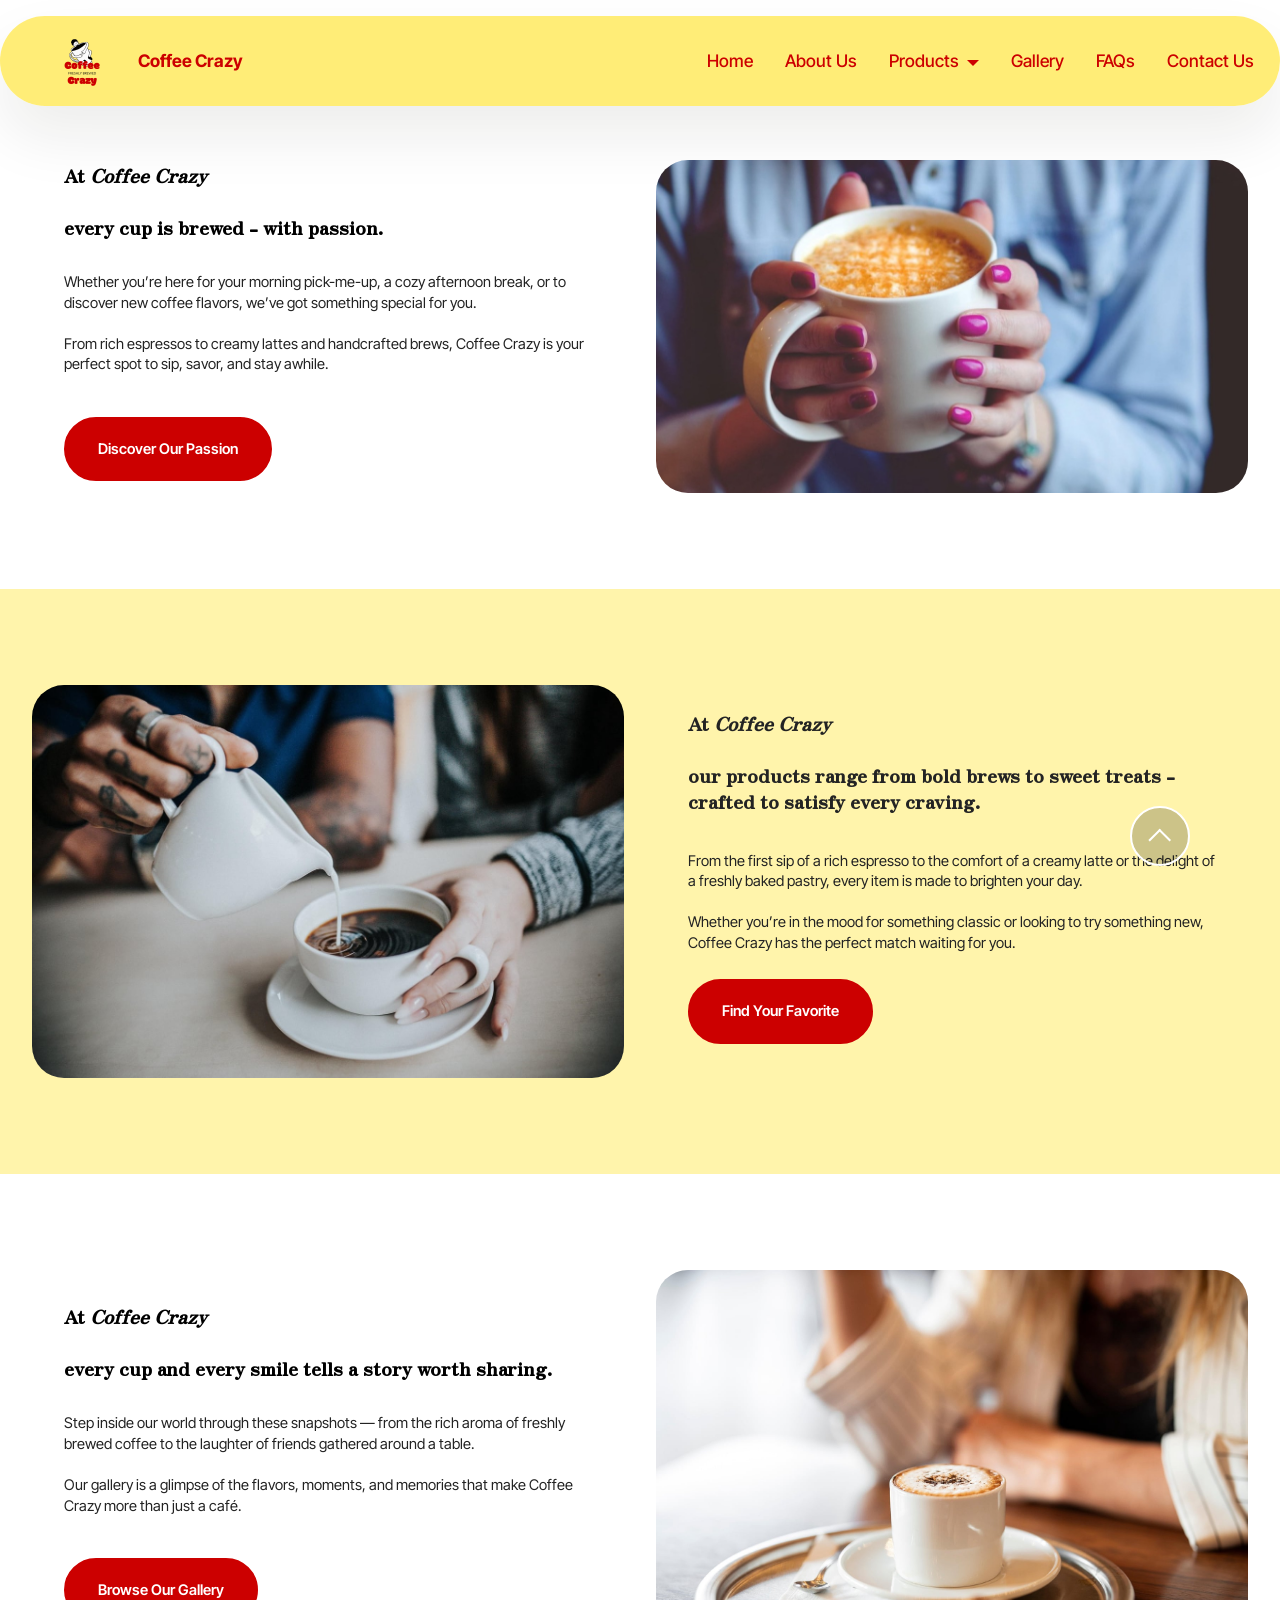
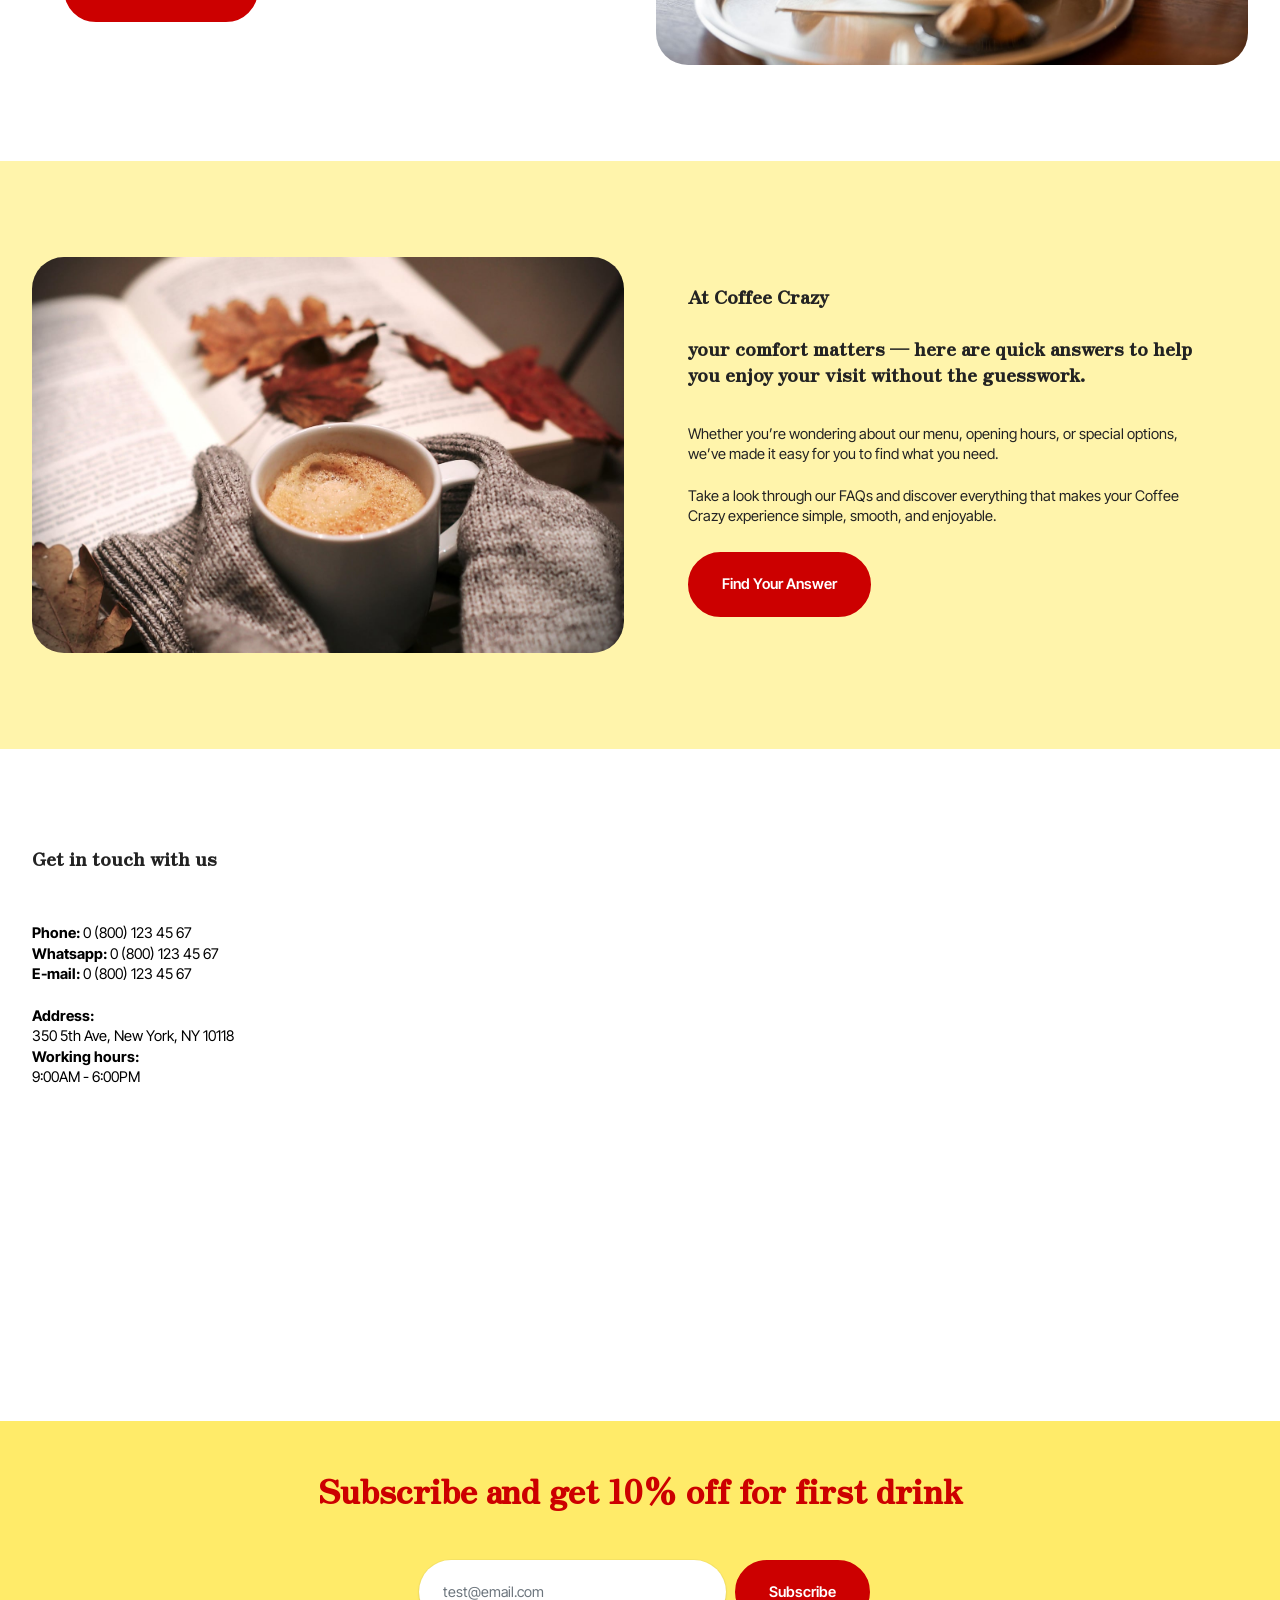
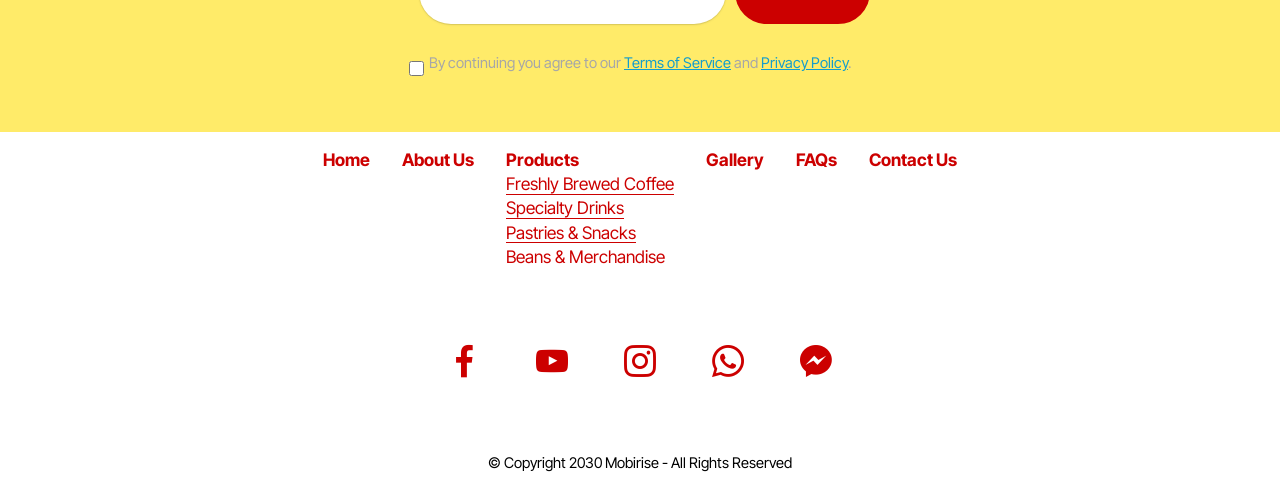
==== commit 5315005d: "Update index.html" ====
--- a/index.html
+++ b/index.html
@@ -292,10 +292,10 @@
             </div>
         </div>
     </div>
-</section><section class="display-7" style="padding: 0;align-items: center;justify-content: center;flex-wrap: wrap;    align-content: center;display: flex;position: relative;height: 4rem;"><a href="https://mobiri.se/" style="flex: 1 1;height: 4rem;position: absolute;width: 100%;z-index: 1;"><img alt="" style="height: 4rem;" src="[data-uri]"></a><p style="margin: 0;text-align: center;" class="display-7">&#8204;</p><a style="z-index:1" href="https://mobirise.com/builder/ai-website-builder.html">AI Website Builder</a></section><script src="assets/bootstrap/js/bootstrap.bundle.min.js"></script>  <script src="assets/smoothscroll/smooth-scroll.js"></script>  <script src="assets/ytplayer/index.js"></script>  <script src="assets/dropdown/js/navbar-dropdown.js"></script>  <script src="assets/theme/js/script.js"></script>  <script src="assets/formoid/formoid.min.js"></script>  
+</section>
   
   
  <div id="scrollToTop" class="scrollToTop mbr-arrow-up"><a style="text-align: center;"><i class="mbr-arrow-up-icon mbr-arrow-up-icon-cm cm-icon cm-icon-smallarrow-up"></i></a></div>
     <input name="animation" type="hidden">
   </body>
-</html>+</html>
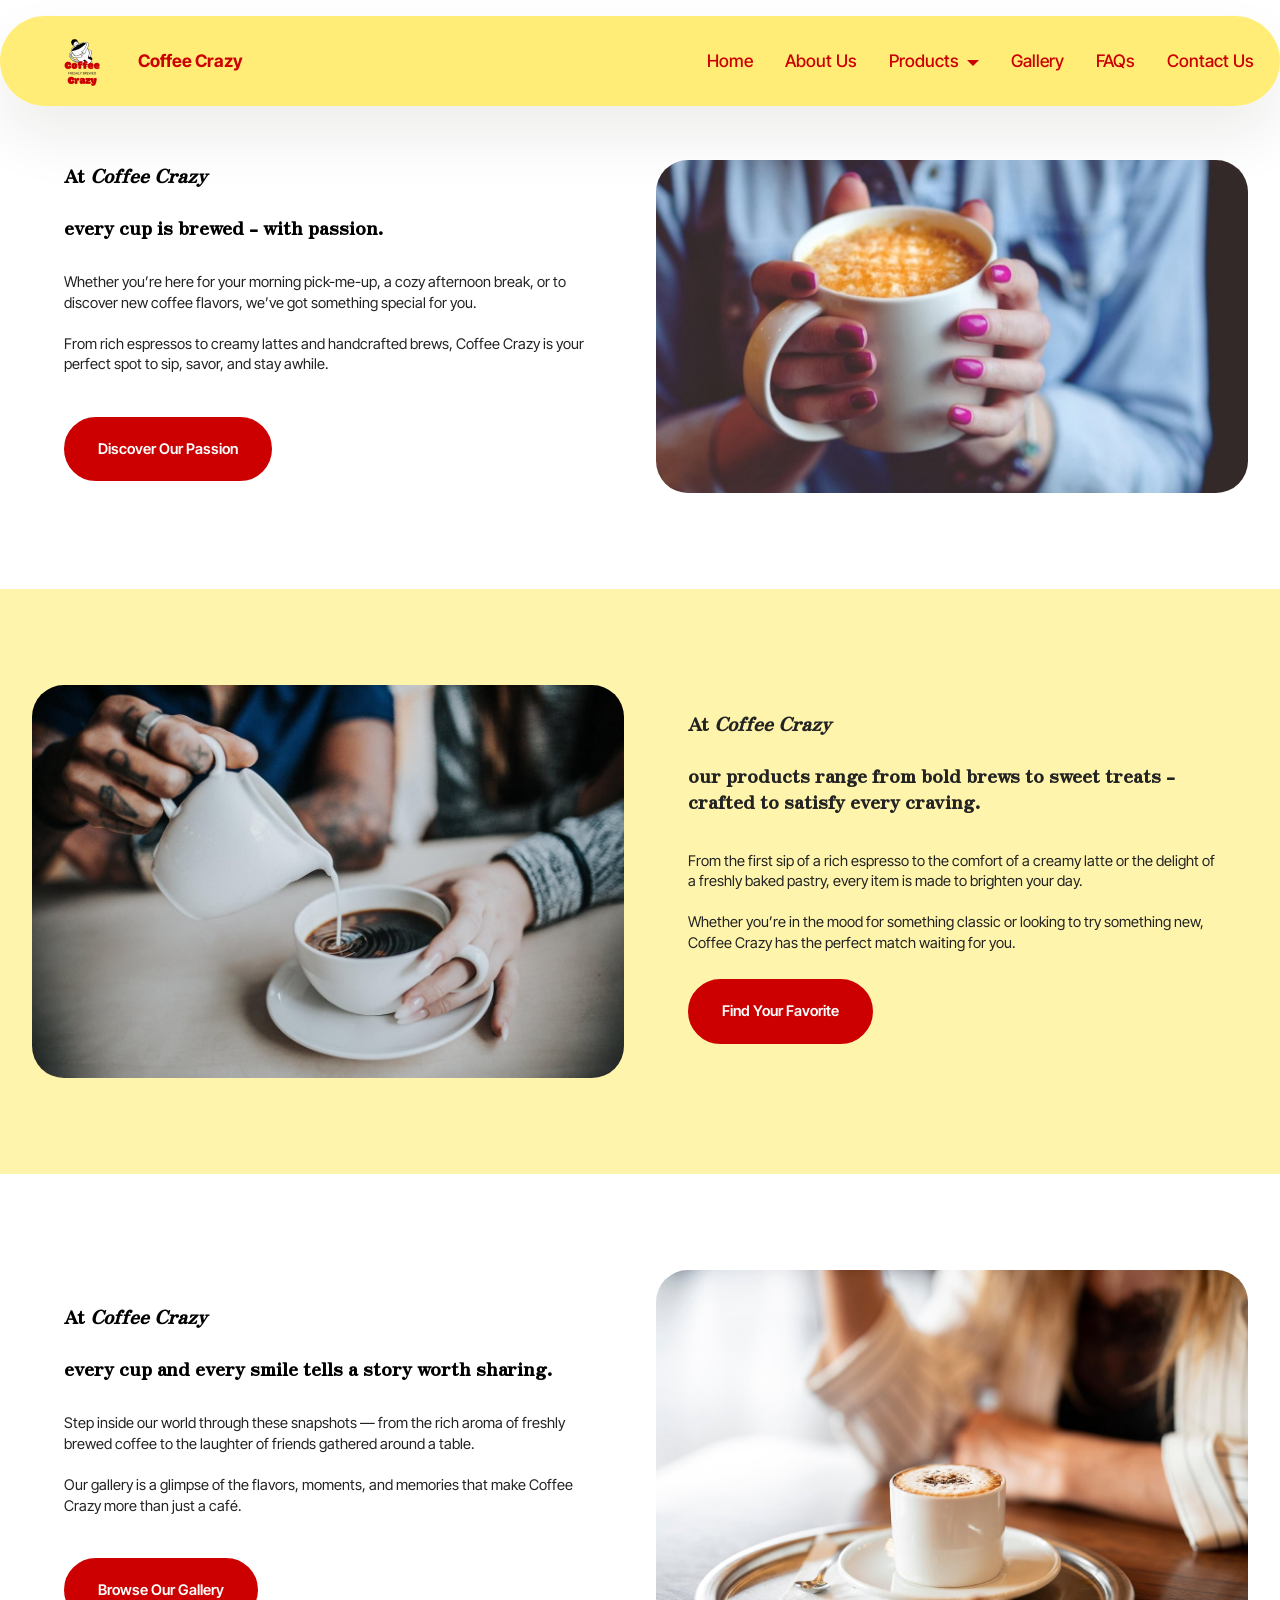
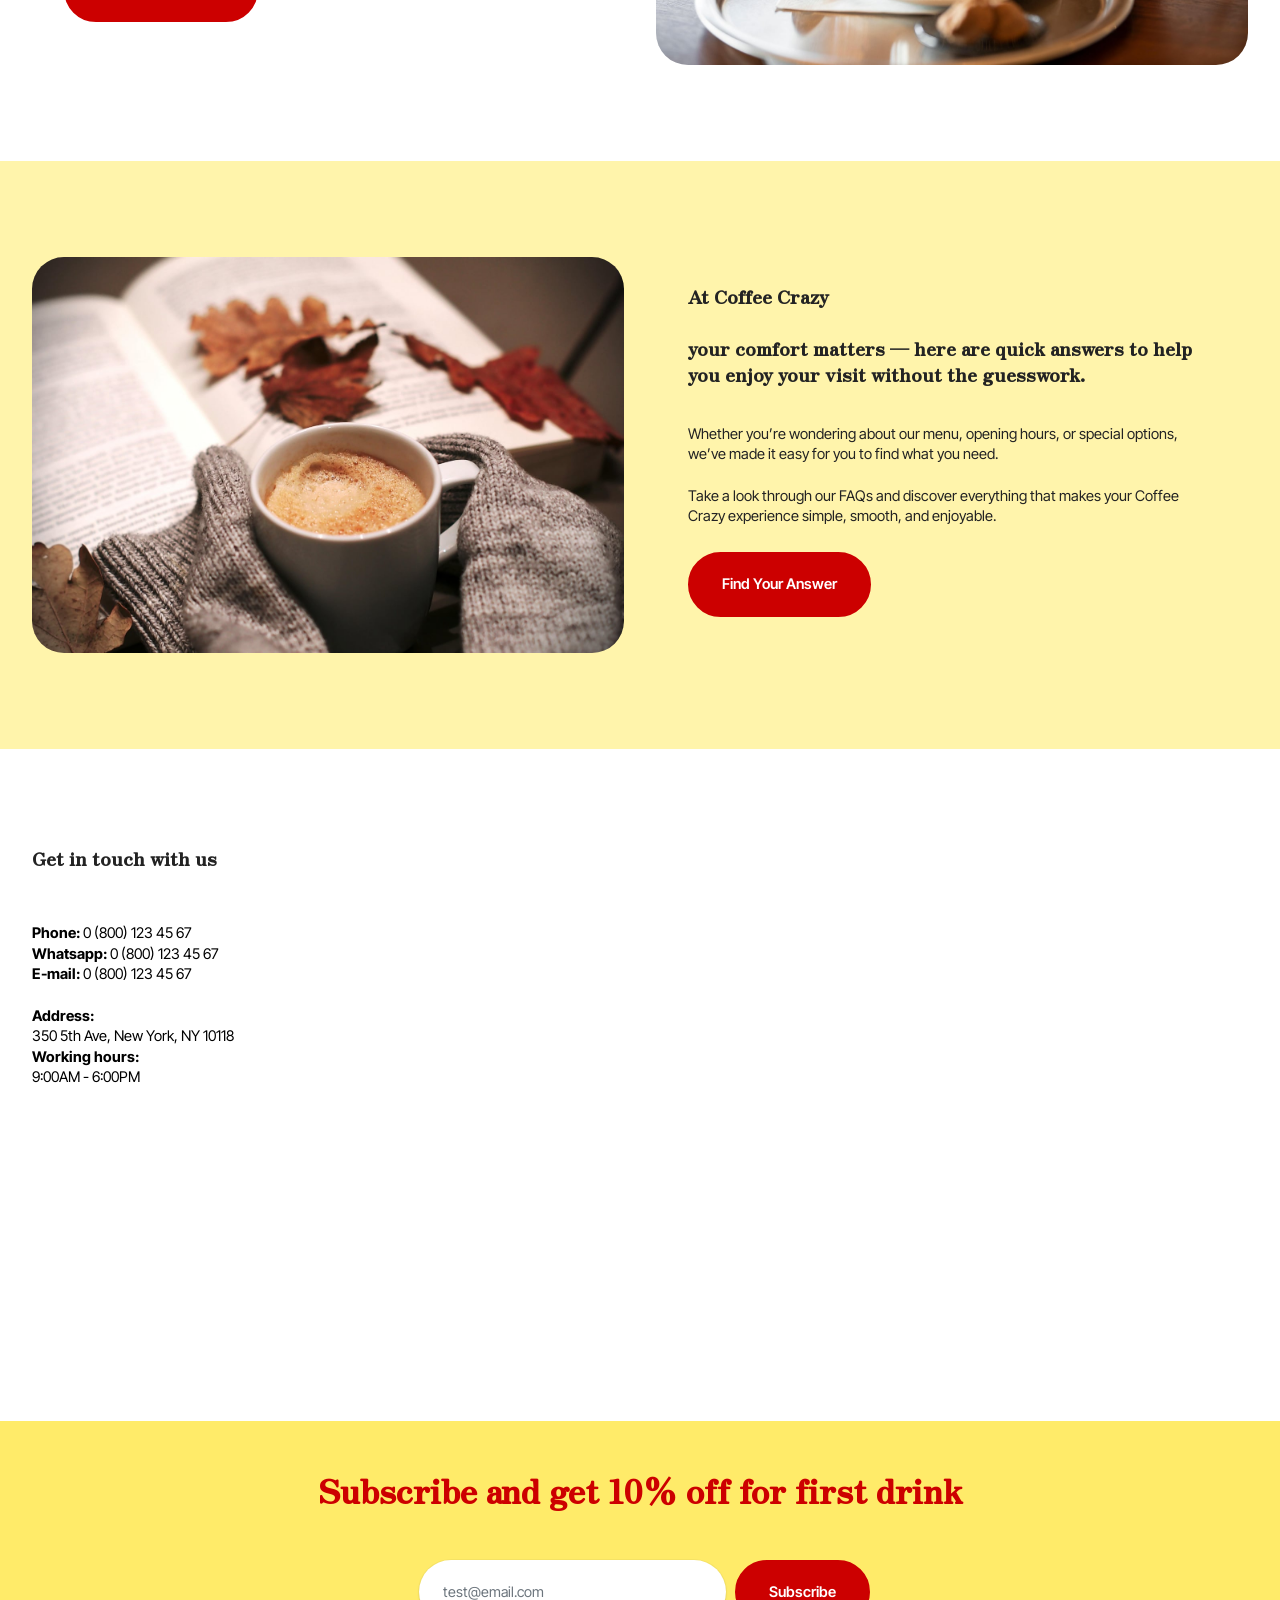
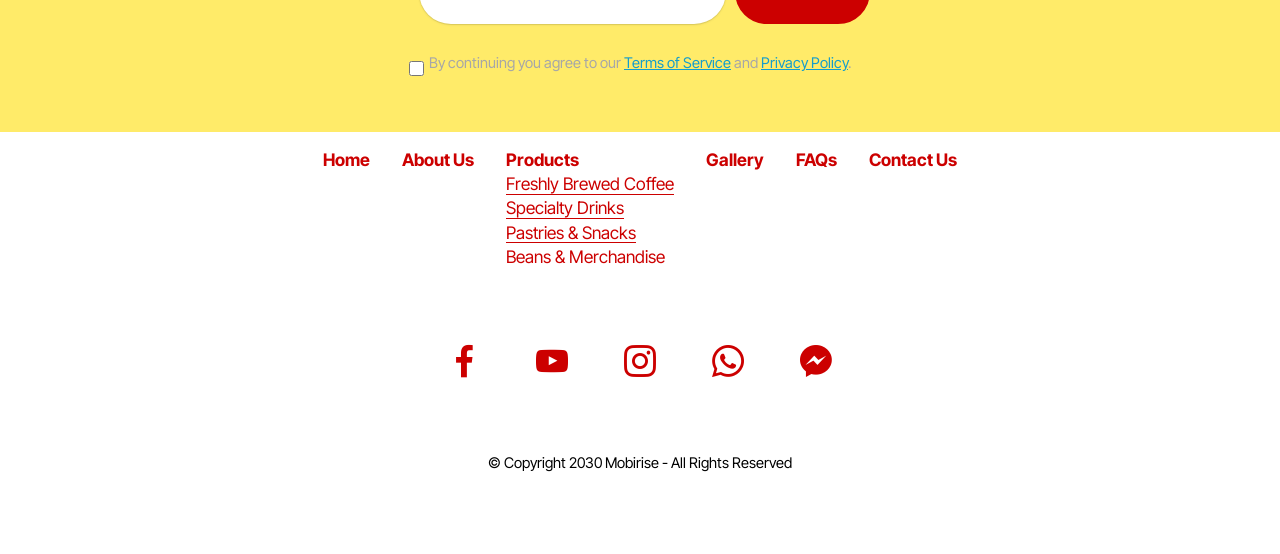
==== commit 0971453f: "create github pages" ====
--- a/index.html
+++ b/index.html
@@ -28,7 +28,7 @@
   <noscript><link rel="stylesheet" href="https://fonts.googleapis.com/css?family=Zen+Antique:400&display=swap"></noscript>
   <link rel="preload" href="https://fonts.googleapis.com/css?family=Inter+Tight:100,200,300,400,500,600,700,800,900,100i,200i,300i,400i,500i,600i,700i,800i,900i&display=swap" as="style" onload="this.onload=null;this.rel='stylesheet'">
   <noscript><link rel="stylesheet" href="https://fonts.googleapis.com/css?family=Inter+Tight:100,200,300,400,500,600,700,800,900,100i,200i,300i,400i,500i,600i,700i,800i,900i&display=swap"></noscript>
-  <link rel="preload" as="style" href="assets/mobirise/css/mbr-additional.css?v=KsfEyz"><link rel="stylesheet" href="assets/mobirise/css/mbr-additional.css?v=KsfEyz" type="text/css">
+  <link rel="preload" as="style" href="assets/mobirise/css/mbr-additional.css?v=QMt0mb"><link rel="stylesheet" href="assets/mobirise/css/mbr-additional.css?v=QMt0mb" type="text/css">
 
   
   
@@ -210,7 +210,7 @@
 
 				<div class="text-wrapper align-left" data-form-type="formoid">
 					<!--Formbuilder Form-->
-					<form action="https://mobirise.eu/" method="POST" class="mbr-form form-with-styler" data-form-title="Form Name"><input type="hidden" name="email" data-form-email="true" value="WWVTT3R6LeO2b4tVlAUFmzMIvX3sW8cxwnqE4bUFrd6+y8NWQ89IrPPUfMuCHo+SMKeP05lUWjP76TkN3T8ujDSl3M3mFrkxKs1iuxC5IyGtRW6uHihjryfHbFIxCNds">
+					<form action="https://mobirise.eu/" method="POST" class="mbr-form form-with-styler" data-form-title="Form Name"><input type="hidden" name="email" data-form-email="true" value="d/zpGOYmLqU2nfq3bFwSRP9PicRbrUmot9l2MD3Y8+Oo3U5WsN7Jve3O0DVMjtSgcxYI12n7LK+zdhQhK4YxmYwyWPmPt8Wy1Oe+BDB+ZTKmXUBkPHuNRcbWEK1FYYKJ">
 						<div class="row">
 							<div hidden="hidden" data-form-alert="" class="alert alert-success col-12">Thanks for filling out the form!</div>
 							<div hidden="hidden" data-form-alert-danger="" class="alert alert-danger col-12">
@@ -292,10 +292,10 @@
             </div>
         </div>
     </div>
-</section>
+</section><section class="display-7" style="padding: 0;align-items: center;justify-content: center;flex-wrap: wrap;    align-content: center;display: flex;position: relative;height: 4rem;"><a href="https://mobiri.se/" style="flex: 1 1;height: 4rem;position: absolute;width: 100%;z-index: 1;"><img alt="" style="height: 4rem;" src="[data-uri]"></a><p style="margin: 0;text-align: center;" class="display-7">&#8204;</p><a style="z-index:1" href="https://mobirise.com/drag-drop-website-builder.html">Drag & Drop Website Builder</a></section><script src="assets/bootstrap/js/bootstrap.bundle.min.js"></script>  <script src="assets/smoothscroll/smooth-scroll.js"></script>  <script src="assets/ytplayer/index.js"></script>  <script src="assets/dropdown/js/navbar-dropdown.js"></script>  <script src="assets/theme/js/script.js"></script>  <script src="assets/formoid/formoid.min.js"></script>  
   
   
  <div id="scrollToTop" class="scrollToTop mbr-arrow-up"><a style="text-align: center;"><i class="mbr-arrow-up-icon mbr-arrow-up-icon-cm cm-icon cm-icon-smallarrow-up"></i></a></div>
     <input name="animation" type="hidden">
   </body>
-</html>
+</html>
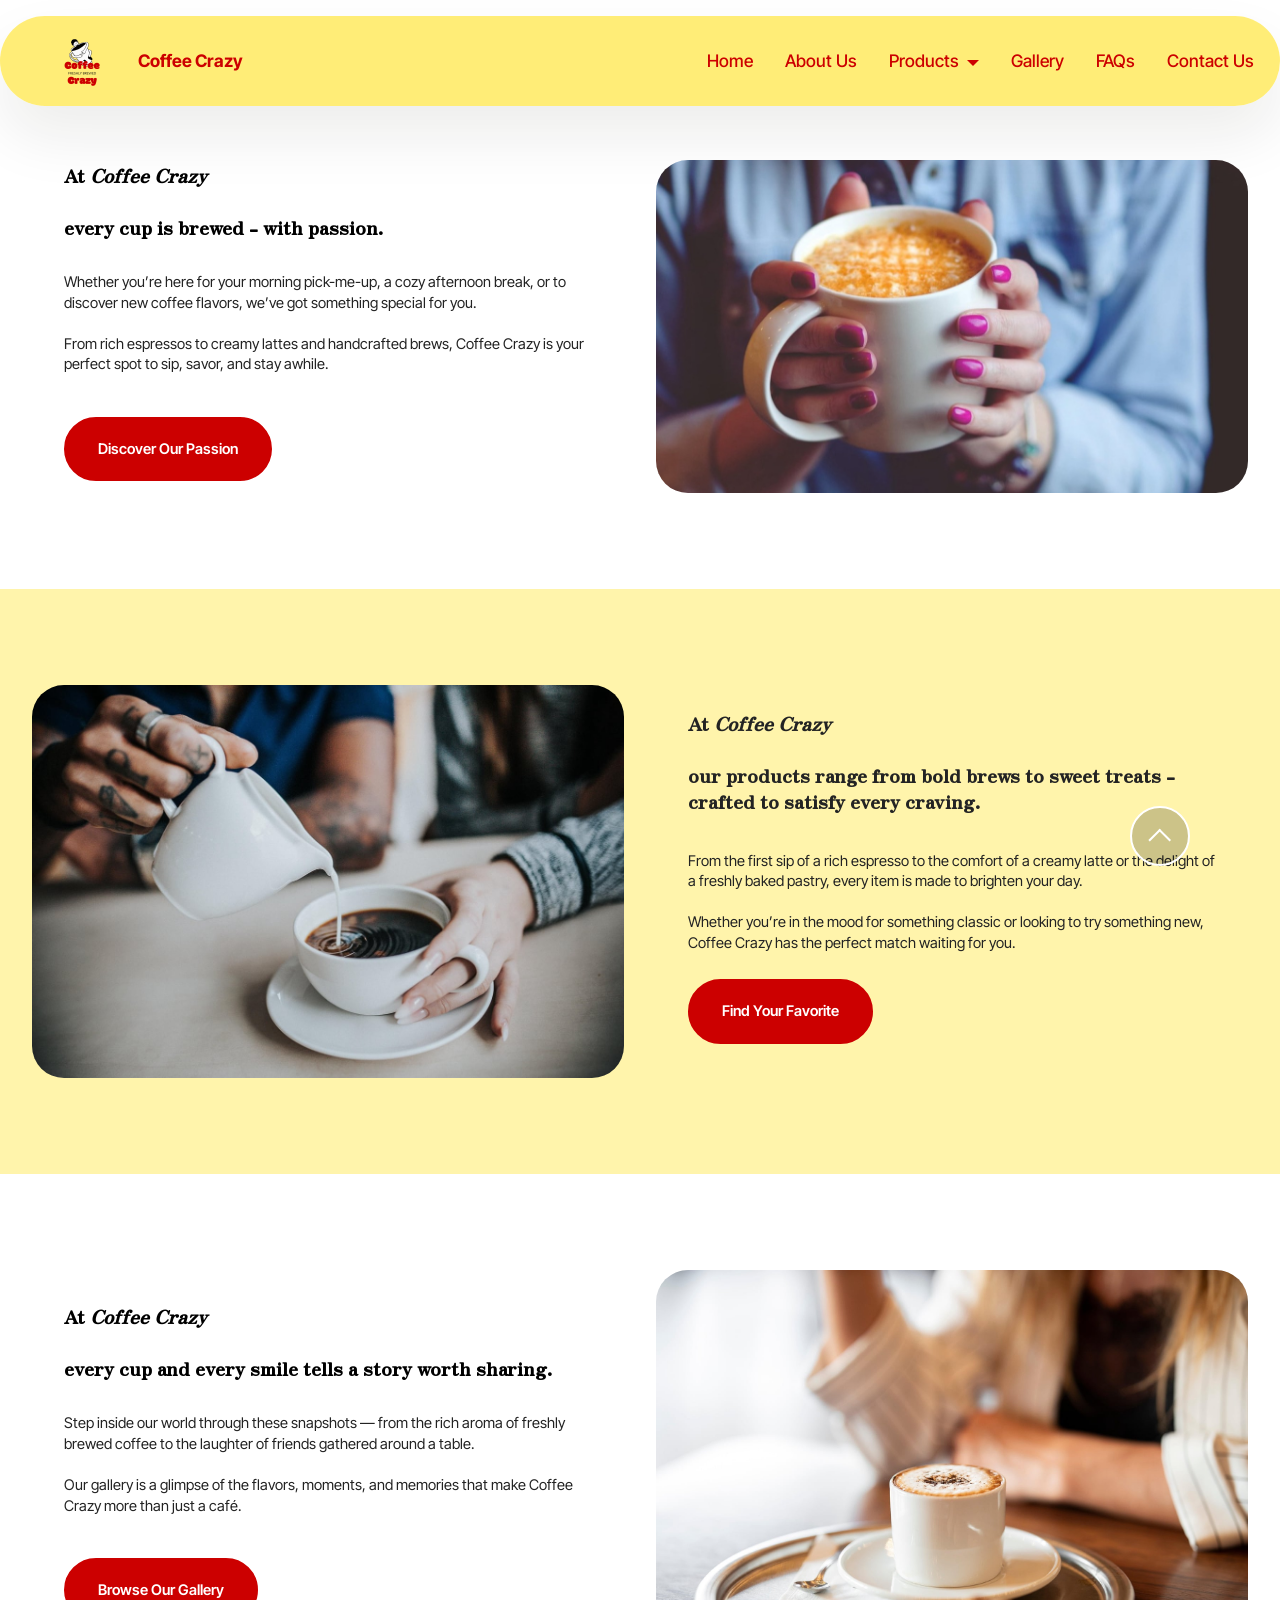
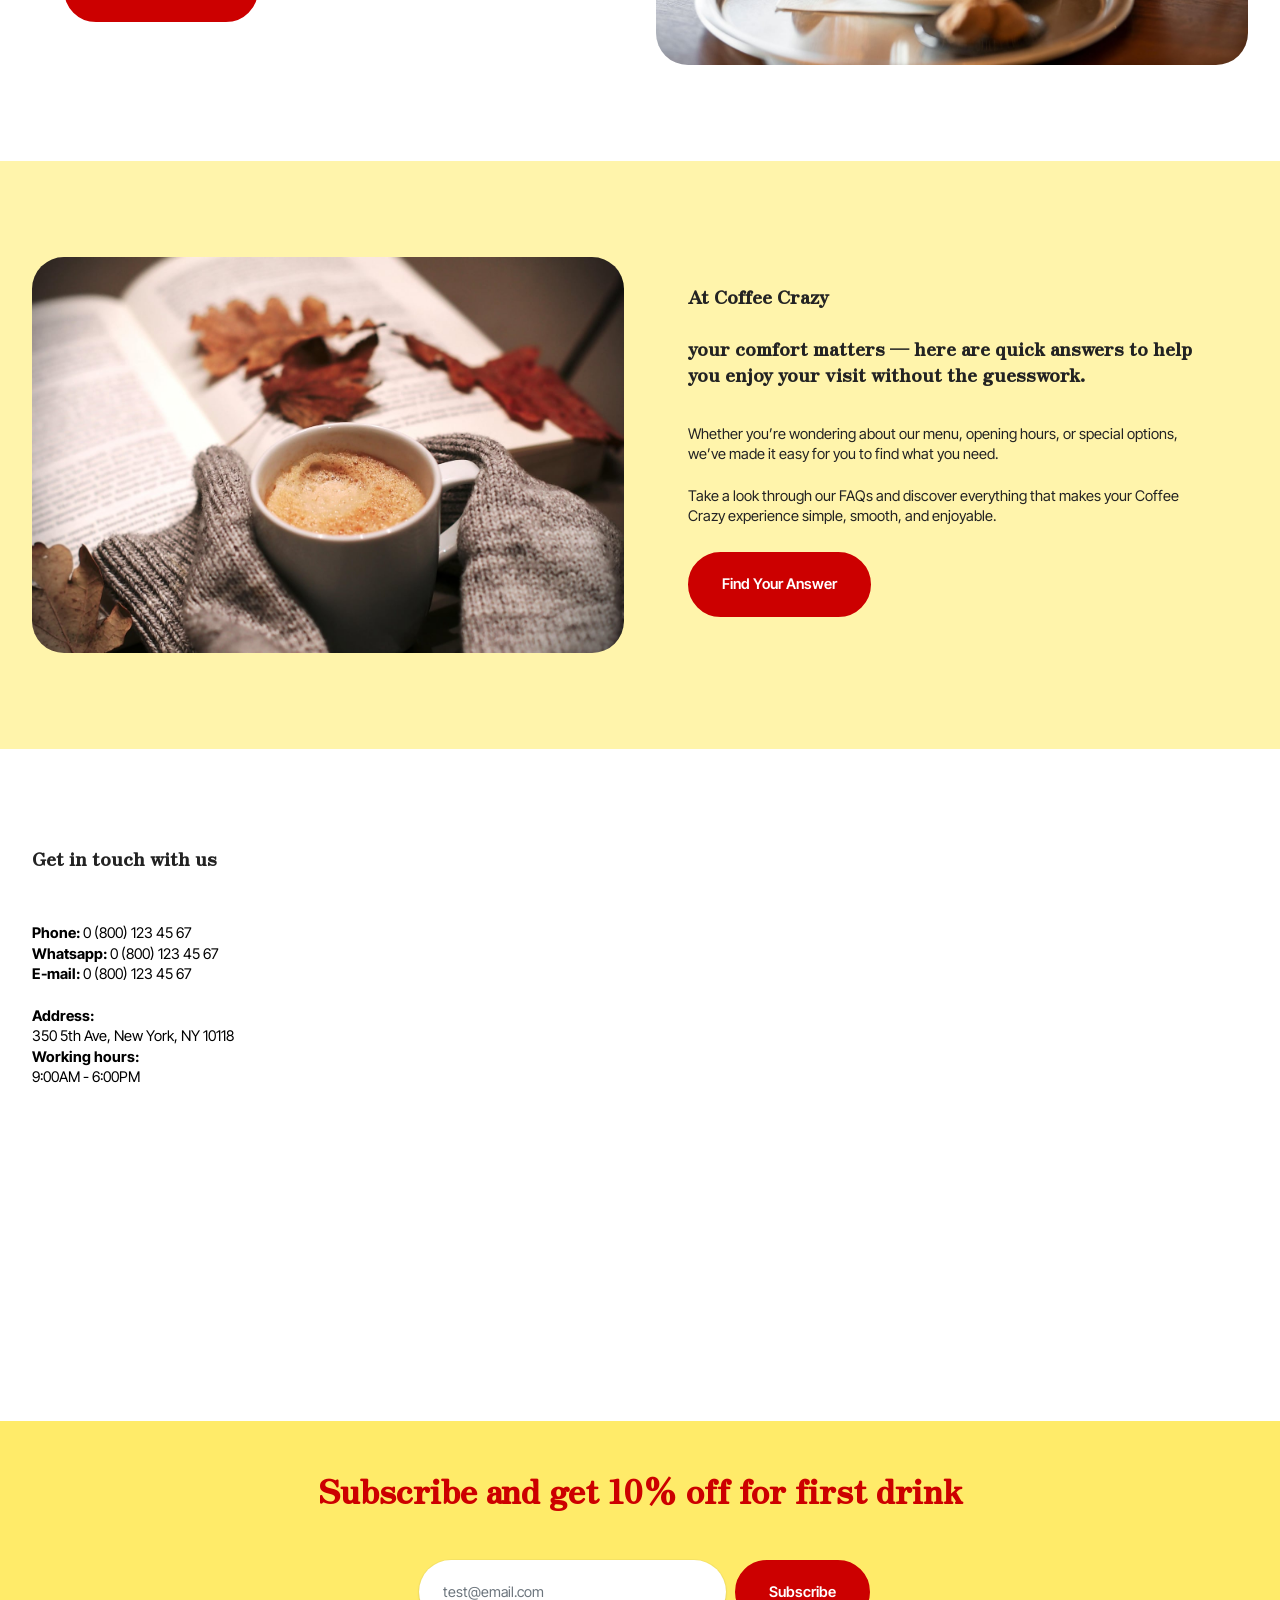
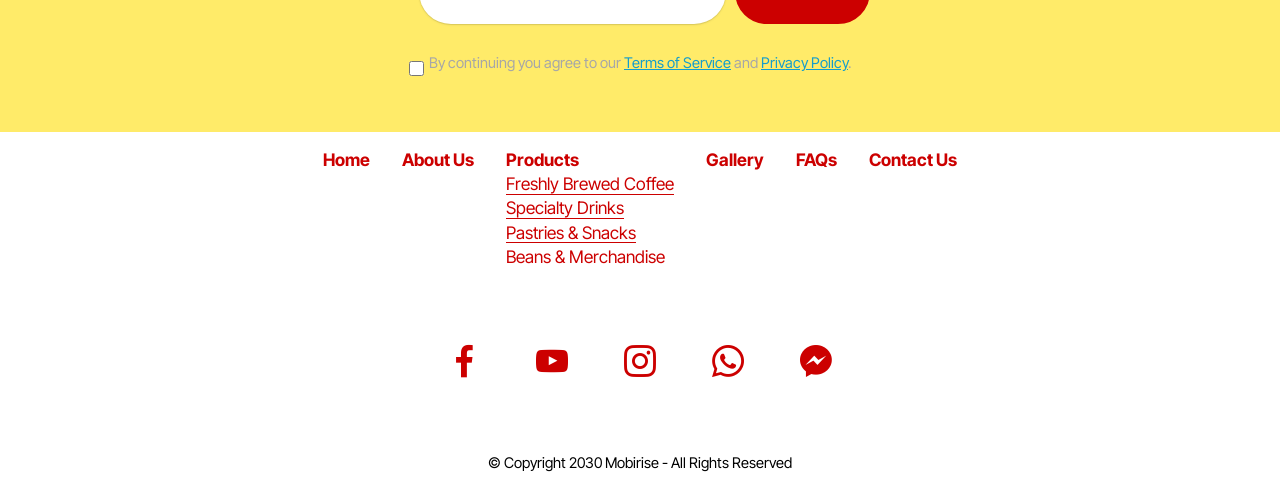
==== commit 46c1fd2c: "Update index.html" ====
--- a/index.html
+++ b/index.html
@@ -292,10 +292,10 @@
             </div>
         </div>
     </div>
-</section><section class="display-7" style="padding: 0;align-items: center;justify-content: center;flex-wrap: wrap;    align-content: center;display: flex;position: relative;height: 4rem;"><a href="https://mobiri.se/" style="flex: 1 1;height: 4rem;position: absolute;width: 100%;z-index: 1;"><img alt="" style="height: 4rem;" src="[data-uri]"></a><p style="margin: 0;text-align: center;" class="display-7">&#8204;</p><a style="z-index:1" href="https://mobirise.com/drag-drop-website-builder.html">Drag & Drop Website Builder</a></section><script src="assets/bootstrap/js/bootstrap.bundle.min.js"></script>  <script src="assets/smoothscroll/smooth-scroll.js"></script>  <script src="assets/ytplayer/index.js"></script>  <script src="assets/dropdown/js/navbar-dropdown.js"></script>  <script src="assets/theme/js/script.js"></script>  <script src="assets/formoid/formoid.min.js"></script>  
+</section>
   
   
  <div id="scrollToTop" class="scrollToTop mbr-arrow-up"><a style="text-align: center;"><i class="mbr-arrow-up-icon mbr-arrow-up-icon-cm cm-icon cm-icon-smallarrow-up"></i></a></div>
     <input name="animation" type="hidden">
   </body>
-</html>+</html>
